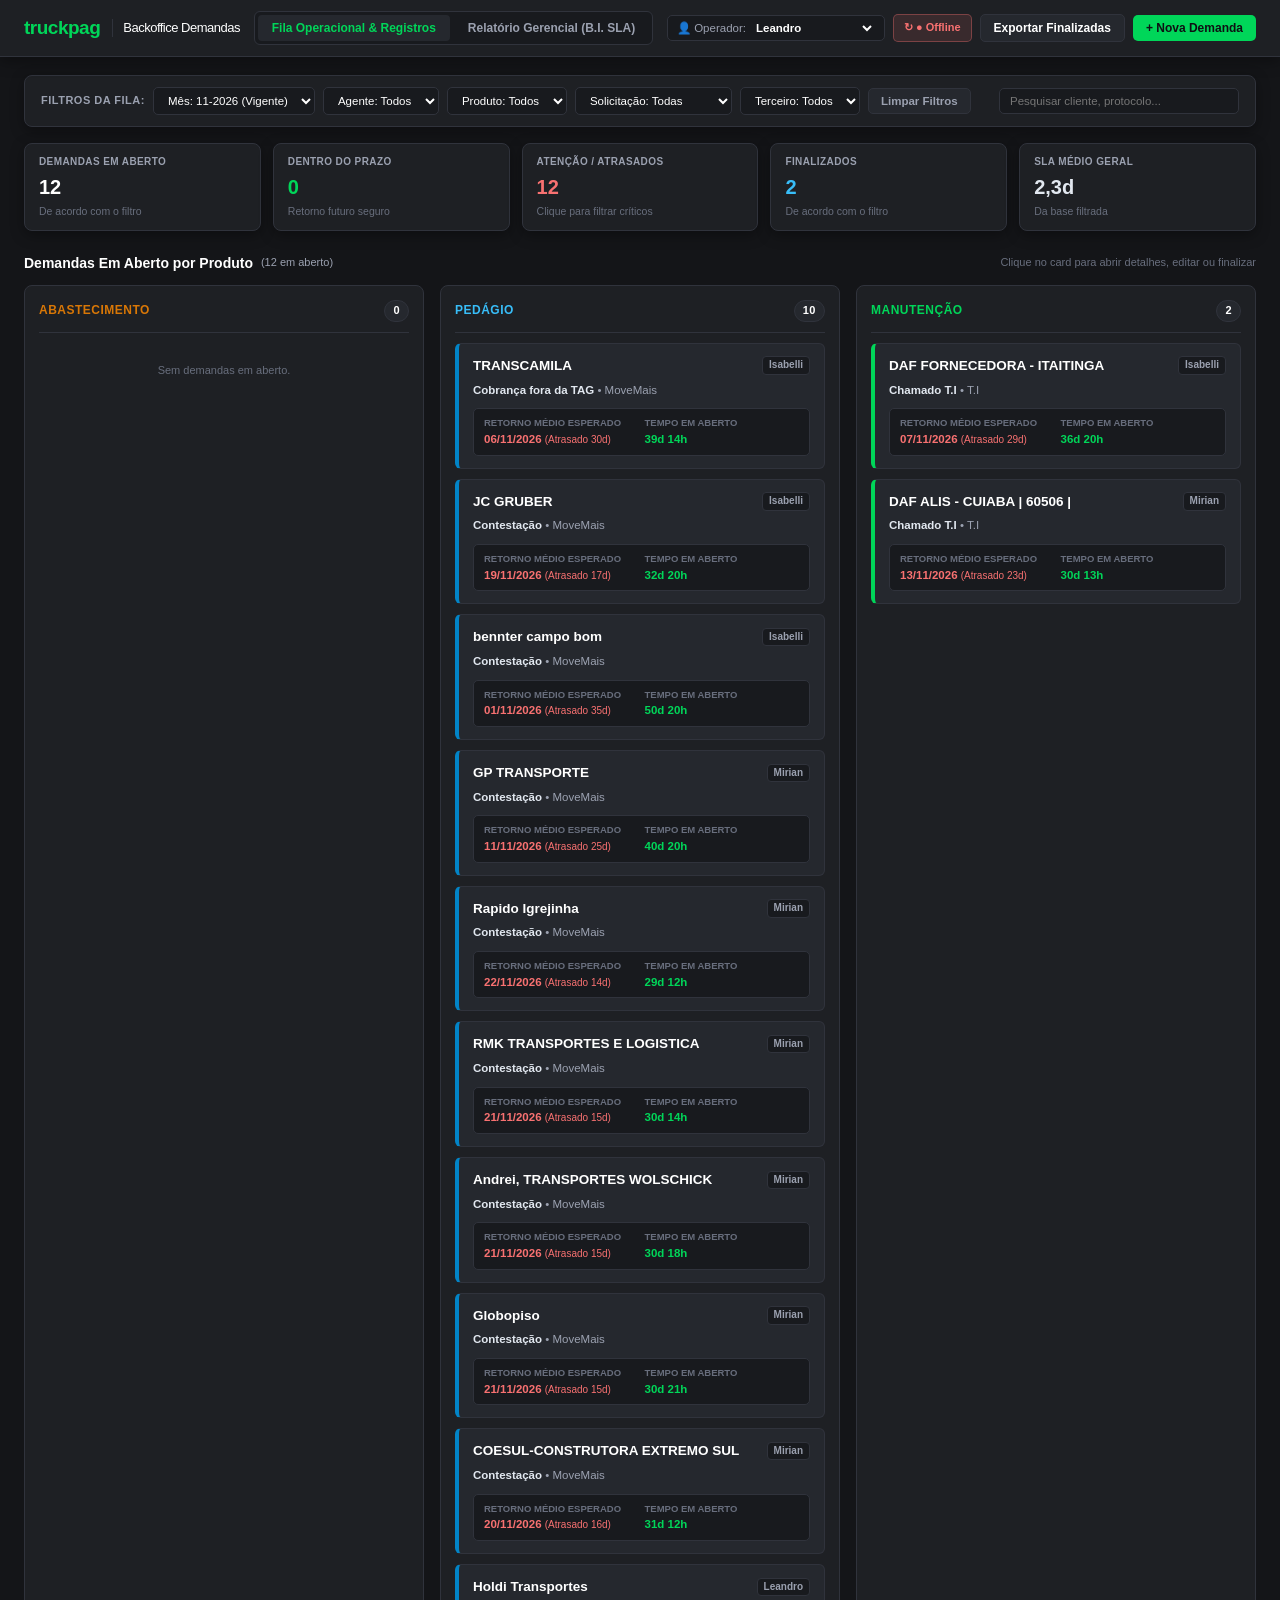
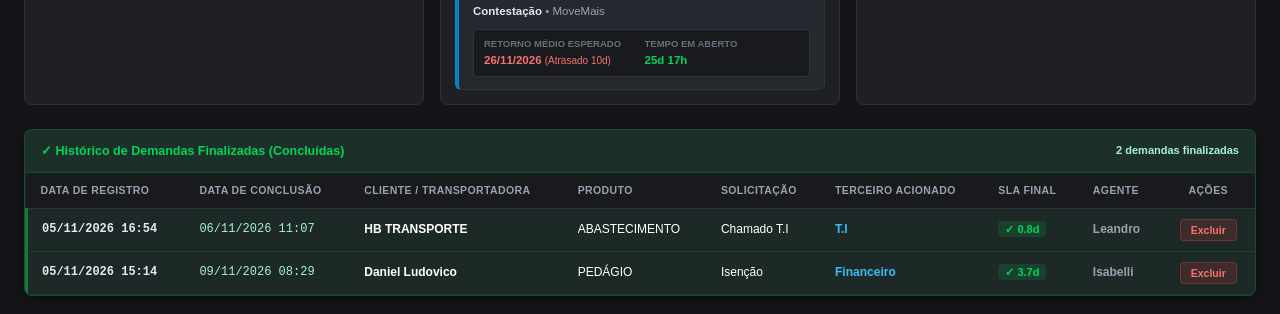
==== index.html @ 7f5f8aea "index" ====
<!DOCTYPE html>
<html lang="pt-BR">
<head>
  <meta charset="UTF-8">
  <meta name="viewport" content="width=device-width, initial-scale=1.0">
  <meta http-equiv="Cache-Control" content="no-cache, no-store, must-revalidate">
  <meta http-equiv="Pragma" content="no-cache">
  <meta http-equiv="Expires" content="0">
  <title>TruckPag Backoffice • Central Operacional & B.I. de SLA</title>
  <style>
    /* ==========================================================================
       DESIGN SYSTEM • TRUCKPAG PORTAL DARK THEME
       ========================================================================== */
    :root {
      --tp-green: #00D659;
      --tp-green-hover: #00bf4f;
      --tp-green-subtle: rgba(0, 214, 89, 0.12);
      --tp-green-border: rgba(0, 214, 89, 0.35);

      --bg-base: #141518;
      --bg-surface: #1E2024;
      --bg-card: #25282E;
      --bg-input: #181A1E;

      --border-subtle: #30333C;
      --border-focus: #00D659;

      --text-main: #FFFFFF;
      --text-muted: #9BA1B0;
      --text-subtle: #686E7D;

      --card-shadow: 0 4px 14px rgba(0, 0, 0, 0.35);
    }

    * { box-sizing: border-box; margin: 0; padding: 0; font-family: -apple-system, BlinkMacSystemFont, "Segoe UI", Roboto, Helvetica, Arial, sans-serif; }
    body { background-color: var(--bg-base); color: var(--text-main); font-size: 12.5px; line-height: 1.45; overflow-x: hidden; }

    /* Topbar Oficial */
    .topbar { background: var(--bg-surface); border-bottom: 1px solid var(--border-subtle); padding: 11px 24px; display: flex; justify-content: space-between; align-items: center; position: sticky; top: 0; z-index: 100; box-shadow: var(--card-shadow); gap: 12px; flex-wrap: wrap; }
    .brand-section { display: flex; align-items: center; gap: 12px; }
    .brand-logo-text { font-size: 19px; font-weight: 900; letter-spacing: -0.5px; color: var(--tp-green); display: flex; align-items: center; gap: 4px; }
    .brand-logo-text span { color: #fff; font-weight: 400; font-size: 13px; margin-left: 8px; border-left: 1px solid var(--border-subtle); padding-left: 10px; }

    .nav-tabs { display: flex; background: var(--bg-input); padding: 3px; border-radius: 6px; gap: 4px; border: 1px solid var(--border-subtle); }
    .tab-btn { padding: 6px 14px; border: none; background: transparent; color: var(--text-muted); font-size: 12px; font-weight: 600; border-radius: 4px; cursor: pointer; transition: all 0.15s; }
    .tab-btn.active { background: var(--bg-card); color: var(--tp-green); font-weight: 700; }

    .topbar-actions { display: flex; align-items: center; gap: 8px; flex-wrap: wrap; }
    
    .operator-pill { display: inline-flex; align-items: center; gap: 6px; background: var(--bg-input); border: 1px solid var(--border-subtle); border-radius: 5px; padding: 4px 9px; font-size: 11.5px; color: var(--text-muted); }
    .operator-pill select { background: transparent; border: none; color: #fff; font-weight: 800; font-size: 11.5px; outline: none; cursor: pointer; }
    .operator-pill select option { background: var(--bg-surface); color: #fff; }

    .sync-status { font-size: 11px; font-weight: 700; color: var(--tp-green); display: inline-flex; align-items: center; gap: 6px; padding: 5px 10px; border-radius: 5px; background: var(--tp-green-subtle); border: 1px solid var(--tp-green-border); cursor: pointer; transition: all 0.15s; user-select: none; }
    .sync-status:hover { background: rgba(0, 214, 89, 0.2); }
    .sync-status.syncing { color: #FBBF24; background: rgba(251, 191, 36, 0.12); border-color: rgba(251, 191, 36, 0.35); }
    .sync-status.offline { color: #F87171; background: rgba(248, 113, 113, 0.12); border-color: rgba(248, 113, 113, 0.35); }

    .btn-action { padding: 6px 13px; font-size: 12px; font-weight: 700; border-radius: 5px; border: 1px solid var(--border-subtle); background: var(--bg-card); color: var(--text-main); cursor: pointer; display: inline-flex; align-items: center; gap: 6px; transition: all 0.15s; }
    .btn-action:hover { border-color: var(--text-subtle); }
    .btn-action.primary { background: var(--tp-green); color: #0E1013; border: none; font-weight: 800; }
    .btn-action.primary:hover { background: var(--tp-green-hover); }

    .main-wrapper { max-width: 1440px; margin: 0 auto; padding: 18px 24px; }

    /* FILTROS (POSICIONADOS NO TOPO) */
    .filter-panel { background: var(--bg-surface); border: 1px solid var(--border-subtle); border-radius: 8px; padding: 11px 16px; margin-bottom: 16px; box-shadow: var(--card-shadow); }
    .filter-row { display: flex; flex-wrap: wrap; align-items: center; justify-content: space-between; gap: 10px; }
    .filter-items { display: flex; flex-wrap: wrap; align-items: center; gap: 8px; }
    .filter-label { font-size: 11px; font-weight: 800; color: var(--text-muted); text-transform: uppercase; letter-spacing: 0.5px; }

    .input-compact { padding: 6px 10px; font-size: 11.5px; border-radius: 5px; border: 1px solid var(--border-subtle); background: var(--bg-input); color: var(--text-main); outline: none; }
    .input-compact:focus { border-color: var(--border-focus); }

    .btn-clear-filters { padding: 6px 12px; font-size: 11.5px; font-weight: 700; border-radius: 5px; border: 1px solid var(--border-subtle); background: var(--bg-card); color: var(--text-muted); cursor: pointer; }
    .btn-clear-filters:hover { color: #fff; border-color: var(--text-subtle); }

    /* KPI EXECUTIVE BAR (BI) */
    .kpi-strip { display: grid; grid-template-columns: repeat(5, 1fr); gap: 12px; margin-bottom: 22px; }
    @media (max-width: 1024px) { .kpi-strip { grid-template-columns: repeat(2, 1fr); } }
    .kpi-box { background: var(--bg-surface); border: 1px solid var(--border-subtle); border-radius: 8px; padding: 11px 14px; display: flex; flex-direction: column; justify-content: space-between; box-shadow: var(--card-shadow); transition: border-color 0.15s; }
    .kpi-box.clickable { cursor: pointer; }
    .kpi-box.clickable:hover { border-color: var(--border-focus); }
    .kpi-box.active-kpi { border-color: #F87171; background: rgba(248, 113, 113, 0.08); }
    .kpi-title { font-size: 10px; font-weight: 800; color: var(--text-muted); text-transform: uppercase; letter-spacing: 0.4px; }
    .kpi-value { font-size: 20px; font-weight: 900; color: #fff; margin-top: 3px; font-variant-numeric: tabular-nums; }
    .kpi-sub { font-size: 10.5px; color: var(--text-subtle); margin-top: 2px; }

    /* DEMANDAS EM ABERTO */
    .in-progress-section { margin-bottom: 24px; }
    .section-title-bar { display: flex; justify-content: space-between; align-items: center; margin-bottom: 12px; }
    .section-title-bar h2 { font-size: 14px; font-weight: 800; color: #fff; display: flex; align-items: center; gap: 8px; }

    .product-columns-grid { display: grid; grid-template-columns: repeat(3, 1fr); gap: 16px; }
    @media (max-width: 950px) { .product-columns-grid { grid-template-columns: 1fr; } }

    .product-column { background: var(--bg-surface); border: 1px solid var(--border-subtle); border-radius: 8px; padding: 14px; display: flex; flex-direction: column; gap: 10px; min-height: 220px; }
    .product-column-head { display: flex; justify-content: space-between; align-items: center; padding-bottom: 10px; border-bottom: 1px solid var(--border-subtle); font-size: 12px; font-weight: 800; text-transform: uppercase; letter-spacing: 0.5px; }
    .col-count-badge { font-size: 11px; padding: 2px 8px; border-radius: 12px; background: var(--bg-card); border: 1px solid var(--border-subtle); color: #fff; font-weight: 800; }
    .column-cards-list { display: flex; flex-direction: column; gap: 10px; flex: 1; }

    .progress-card { background: var(--bg-card); border: 1px solid var(--border-subtle); border-radius: 6px; padding: 12px 14px; cursor: pointer; transition: all 0.15s; display: flex; flex-direction: column; gap: 6px; border-left: 4px solid transparent; position: relative; }
    .progress-card:hover { transform: translateY(-2px); border-color: var(--border-focus); box-shadow: 0 6px 16px rgba(0,0,0,0.4); }

    .progress-card.prod-pedagio { border-left-color: #0284C7; }
    .progress-card.prod-abastecimento { border-left-color: #D97706; }
    .progress-card.prod-manutencao { border-left-color: var(--tp-green); }

    .card-top-meta { display: flex; justify-content: space-between; align-items: center; gap: 8px; }
    .card-client-title { font-weight: 800; font-size: 13.5px; color: #fff; white-space: nowrap; overflow: hidden; text-overflow: ellipsis; }
    .card-agent-pill { font-size: 10px; font-weight: 700; color: var(--text-muted); background: var(--bg-input); padding: 1px 6px; border-radius: 4px; border: 1px solid var(--border-subtle); flex-shrink: 0; }
    .card-solicitation-line { font-size: 11.5px; color: var(--text-muted); display: flex; align-items: center; justify-content: space-between; gap: 6px; }
    .card-solicitation-line strong { color: #E2E8F0; }

    .timers-box { display: grid; grid-template-columns: 1fr 1fr; gap: 6px; background: var(--bg-input); border-radius: 5px; padding: 7px 10px; margin-top: 4px; border: 1px solid var(--border-subtle); }
    .timer-item { display: flex; flex-direction: column; }
    .timer-label { font-size: 9.5px; font-weight: 700; color: var(--text-subtle); text-transform: uppercase; }
    .timer-val { font-size: 11.5px; font-weight: 700; color: #fff; margin-top: 1px; }
    .timer-val.late { color: #F87171; }
    .timer-val.today { color: #FBBF24; }

    /* TABELA DE REGISTROS FINALIZADOS */
    .table-card { background: var(--bg-surface); border: 1px solid rgba(0, 214, 89, 0.25); border-radius: 8px; overflow: hidden; box-shadow: var(--card-shadow); }
    .table-card-header { padding: 12px 16px; background: rgba(0, 214, 89, 0.08); border-bottom: 1px solid rgba(0, 214, 89, 0.2); display: flex; justify-content: space-between; align-items: center; }
    .table-card-header h3 { font-size: 12.5px; font-weight: 800; color: var(--tp-green); display: flex; align-items: center; gap: 6px; }
    
    table.dense-table { width: 100%; border-collapse: collapse; text-align: left; font-size: 12px; }
    table.dense-table thead tr { background: var(--bg-input); border-bottom: 1px solid var(--border-subtle); }
    table.dense-table th { padding: 10px 14px; font-weight: 800; color: var(--text-muted); font-size: 10.5px; text-transform: uppercase; letter-spacing: 0.4px; }
    table.dense-table td { padding: 10px 14px; border-bottom: 1px solid rgba(0, 214, 89, 0.12); vertical-align: middle; }
    table.dense-table tbody tr { cursor: pointer; transition: background 0.15s; background: rgba(0, 214, 89, 0.045); border-left: 3px solid rgba(0, 214, 89, 0.5); }
    table.dense-table tbody tr:hover { background: rgba(0, 214, 89, 0.11); }

    .btn-row-delete { background: rgba(239, 68, 68, 0.15); color: #F87171; border: 1px solid rgba(239, 68, 68, 0.3); padding: 4px 10px; font-size: 10.5px; font-weight: 700; border-radius: 4px; cursor: pointer; }
    .btn-row-delete:hover { background: rgba(239, 68, 68, 0.25); }

    /* RELATÓRIO GERENCIAL DE SLA */
    .sla-report-grid { display: grid; grid-template-columns: repeat(12, 1fr); gap: 16px; }
    .sla-card { background: var(--bg-surface); border: 1px solid var(--border-subtle); border-radius: 8px; padding: 18px 20px; box-shadow: var(--card-shadow); }
    .sla-card.col-12 { grid-column: span 12; }
    .sla-card.col-6 { grid-column: span 6; }
    @media (max-width: 900px) { .sla-card.col-6 { grid-column: span 12; } }

    .headline-box { margin-bottom: 14px; display: flex; justify-content: space-between; align-items: flex-start; gap: 12px; flex-wrap: wrap; }
    .action-headline { font-size: 14px; font-weight: 800; color: #fff; }
    .action-sub { font-size: 11px; color: var(--text-muted); margin-top: 2px; }

    .gradient-legend { display: flex; align-items: center; gap: 8px; font-size: 10.5px; color: var(--text-muted); background: var(--bg-input); padding: 4px 10px; border-radius: 5px; border: 1px solid var(--border-subtle); }
    .gradient-bar-sample { width: 70px; height: 8px; border-radius: 4px; background: linear-gradient(90deg, #00D659 0%, #F59E0B 50%, #EF4444 100%); }

    .sla-pill-gradient { display: inline-flex; align-items: center; justify-content: center; padding: 3px 9px; border-radius: 4px; font-weight: 800; font-family: monospace; font-size: 11.5px; min-width: 68px; }
    .mini-track { width: 100%; height: 7px; background: var(--bg-input); border-radius: 4px; overflow: hidden; margin-top: 4px; }
    .mini-fill { height: 100%; border-radius: 4px; transition: width 0.3s ease; }

    .chart-bar-item { display: flex; align-items: center; gap: 10px; margin-bottom: 10px; font-size: 11.5px; }
    .bar-label { width: 220px; font-weight: 700; white-space: nowrap; overflow: hidden; text-overflow: ellipsis; color: #E2E8F0; }
    .bar-track { flex: 1; height: 16px; background: var(--bg-input); border-radius: 3px; overflow: hidden; display: flex; align-items: center; }
    .bar-fill { height: 100%; border-radius: 3px; }
    .bar-value { width: 65px; text-align: right; font-weight: 800; font-family: monospace; color: #fff; font-size: 11px; }

    .exec-table { width: 100%; border-collapse: collapse; font-size: 11.5px; }
    .exec-table th { background: var(--bg-input); padding: 9px 12px; font-weight: 800; color: var(--text-muted); text-transform: uppercase; font-size: 10px; border-bottom: 1px solid var(--border-subtle); text-align: left; }
    .exec-table td { padding: 10px 12px; border-bottom: 1px solid var(--border-subtle); vertical-align: middle; }
    .exec-table tbody tr:hover { background: rgba(255,255,255,0.02); }

    /* DRAWER LATERAL */
    .drawer-overlay { position: fixed; inset: 0; background: rgba(0, 0, 0, 0.72); z-index: 200; display: none; justify-content: flex-end; backdrop-filter: blur(2px); }
    .drawer-content { width: 510px; max-width: 95vw; background: var(--bg-surface); height: 100vh; border-left: 1px solid var(--border-subtle); display: flex; flex-direction: column; box-shadow: -8px 0 30px rgba(0,0,0,0.5); }
    .drawer-header { padding: 18px 22px; border-bottom: 1px solid var(--border-subtle); display: flex; justify-content: space-between; align-items: flex-start; background: var(--bg-card); }
    .drawer-header-left { flex: 1; }
    .drawer-client-title { font-size: 17px; font-weight: 900; color: #fff; line-height: 1.2; word-break: break-word; }
    .drawer-meta-badges { display: flex; flex-wrap: wrap; gap: 6px; align-items: center; margin-top: 8px; }
    .badge-product { font-size: 10px; font-weight: 800; padding: 2px 8px; border-radius: 4px; text-transform: uppercase; background: var(--bg-input); border: 1px solid var(--border-subtle); color: #fff; }
    .badge-solicitation { font-size: 10px; font-weight: 800; padding: 2px 8px; border-radius: 4px; background: var(--tp-green-subtle); color: var(--tp-green); border: 1px solid var(--tp-green-border); }
    
    .drawer-body { flex: 1; overflow-y: auto; padding: 18px 22px; display: flex; flex-direction: column; gap: 13px; }

    .contact-clean-box { background: var(--bg-card); border: 1px solid var(--border-subtle); border-radius: 6px; padding: 10px 14px; display: flex; justify-content: space-between; align-items: center; gap: 8px; }
    .contact-clean-label { font-size: 10px; font-weight: 800; color: var(--text-muted); text-transform: uppercase; }
    .contact-clean-phone { font-size: 14px; font-weight: 800; color: #fff; font-family: monospace; margin-top: 1px; }
    .btn-copy-clean { padding: 5px 11px; font-size: 11px; font-weight: 700; border-radius: 4px; border: 1px solid var(--border-subtle); background: var(--bg-input); color: #fff; cursor: pointer; transition: all 0.15s; }
    .btn-copy-clean:hover { border-color: var(--tp-green); color: var(--tp-green); }

    .detail-grid { display: grid; grid-template-columns: 1fr 1fr; gap: 10px; font-size: 12px; }
    .detail-cell { background: var(--bg-card); border-radius: 6px; padding: 9px 12px; border: 1px solid var(--border-subtle); }
    .detail-cell.full { grid-column: span 2; }
    .detail-cell-label { font-size: 10px; font-weight: 800; color: var(--text-muted); text-transform: uppercase; }
    .detail-cell-val { font-weight: 700; color: #fff; margin-top: 3px; word-break: break-word; }

    .complementary-text { background: var(--bg-input); border-radius: 6px; padding: 10px 12px; border: 1px solid var(--border-subtle); color: #E2E8F0; font-size: 12px; white-space: pre-wrap; line-height: 1.45; }

    /* Formulário de Edição no Drawer */
    .drawer-edit-form { display: none; flex-direction: column; gap: 11px; background: var(--bg-card); border: 1px solid var(--border-focus); border-radius: 8px; padding: 14px; }
    .edit-grid-2 { display: grid; grid-template-columns: 1fr 1fr; gap: 8px; }
    .edit-label { font-size: 10.5px; font-weight: 800; color: #E2E8F0; margin-bottom: 3px; display: block; }
    .edit-input, .edit-select, .edit-textarea { width: 100%; padding: 7px 10px; font-size: 12px; border-radius: 4px; border: 1px solid var(--border-subtle); background: var(--bg-input); color: #fff; outline: none; }
    .edit-input:focus, .edit-select:focus, .edit-textarea:focus { border-color: var(--border-focus); }

    .pareceres-box { background: var(--bg-card); border: 1px solid var(--border-subtle); border-radius: 8px; padding: 14px; }
    .pareceres-header { font-size: 12px; font-weight: 800; color: #fff; border-bottom: 1px solid var(--border-subtle); padding-bottom: 6px; margin-bottom: 10px; }
    .pareceres-step { margin-bottom: 10px; font-size: 11.5px; }
    .step-time { font-size: 10.5px; color: var(--text-muted); font-family: monospace; font-weight: 600; }
    .step-title { font-weight: 800; color: #fff; margin-top: 1px; }
    .step-desc { color: var(--text-muted); font-size: 11px; margin-top: 1px; }

    .sla-final-highlight { background: var(--tp-green-subtle); border: 1px solid var(--tp-green-border); color: var(--tp-green); border-radius: 6px; padding: 10px 14px; font-size: 12px; font-weight: 800; text-align: center; }

    /* Modal Nova Demanda */
    .modal-overlay { position: fixed; inset: 0; background: rgba(0, 0, 0, 0.75); z-index: 300; display: none; align-items: center; justify-content: center; backdrop-filter: blur(2px); }
    .modal-card { width: 560px; max-width: 95%; background: var(--bg-surface); border-radius: 8px; border: 1px solid var(--border-subtle); box-shadow: 0 20px 30px rgba(0,0,0,0.6); overflow: hidden; }
    .modal-head { padding: 16px 20px; border-bottom: 1px solid var(--border-subtle); display: flex; justify-content: space-between; align-items: center; background: var(--bg-card); }
    .modal-head h2 { font-size: 15px; font-weight: 800; color: #fff; }
    .modal-form { padding: 18px 20px; display: grid; grid-template-columns: 1fr 1fr; gap: 12px; }
    .form-col-full { grid-column: span 2; }
    .field-label { font-size: 11px; font-weight: 800; color: #E2E8F0; margin-bottom: 4px; display: block; }
    .field-input, .field-select, .field-textarea { width: 100%; padding: 8px 10px; font-size: 12px; border-radius: 5px; border: 1px solid var(--border-subtle); background: var(--bg-input); color: #fff; outline: none; }
    .field-input:focus, .field-select:focus, .field-textarea:focus { border-color: var(--border-focus); }

    /* TOAST NOTIFICATION (AUTO-DISMISS READ-ONLY) */
    .toast-container { position: fixed; bottom: 22px; right: 24px; z-index: 9999; display: flex; flex-direction: column; gap: 8px; pointer-events: none; }
    .toast-msg { background: #1E2024; color: #fff; border: 1px solid var(--tp-green); border-left: 4px solid var(--tp-green); padding: 10px 16px; border-radius: 6px; font-size: 12px; font-weight: 700; box-shadow: 0 10px 25px rgba(0,0,0,0.55); display: flex; align-items: center; gap: 8px; opacity: 0; transform: translateY(10px); transition: all 0.22s ease; }
    .toast-msg.show { opacity: 1; transform: translateY(0); }
    .toast-msg.warn { border-color: #F59E0B; border-left-color: #F59E0B; }
  </style>
</head>
<body>

  <!-- Topbar -->
  <header class="topbar">
    <div class="brand-section">
      <div class="brand-logo-text">
        truckpag <span>Backoffice Demandas</span>
      </div>
    </div>

    <nav class="nav-tabs">
      <button class="tab-btn active" id="btnTabRecords" onclick="switchMainTab('records')">
        Fila Operacional & Registros
      </button>
      <button class="tab-btn" id="btnTabReport" onclick="switchMainTab('report')">
        Relatório Gerencial (B.I. SLA)
      </button>
    </nav>

    <div class="topbar-actions">
      <div class="operator-pill" title="Sessão atual (preenchimento automático)">
        <span>👤 Operador:</span>
        <select id="activeOperatorSelect" onchange="handleActiveOperatorChange()"></select>
      </div>

      <span class="sync-status" id="syncStatusIndicator" onclick="manualSyncNow()" title="Clique para forçar sincronização">
        ↻ ● Sincronizado
      </span>

      <button class="btn-action" onclick="exportArchivedCSV()" title="Exportar demandas finalizadas em CSV">
        Exportar Finalizadas
      </button>
      <button class="btn-action primary" onclick="openNewModal()">
        + Nova Demanda
      </button>
    </div>
  </header>

  <main class="main-wrapper">
    
    <!-- TELA 1: FILA OPERACIONAL E REGISTROS -->
    <div id="viewPaneRecords">

      <!-- FILTROS GERAIS (POSICIONADOS NO TOPO) -->
      <div class="filter-panel">
        <div class="filter-row">
          <div class="filter-items">
            <span class="filter-label">Filtros da Fila:</span>
            
            <select class="input-compact" id="filterMonthSelect" onchange="renderAll()">
              <option value="11-2026" selected>Mês: 11-2026 (Vigente)</option>
              <option value="10-2026">Mês: 10-2026</option>
              <option value="09-2026">Mês: 09-2026</option>
              <option value="08-2026">Mês: 08-2026</option>
              <option value="07-2026">Mês: 07-2026</option>
              <option value="">Mês: Todos</option>
            </select>

            <select class="input-compact" id="filterAgentSelect" onchange="renderAll()">
              <option value="">Agente: Todos</option>
            </select>

            <select class="input-compact" id="filterProductSelect" onchange="renderAll()">
              <option value="">Produto: Todos</option>
              <option value="PEDÁGIO">Pedágio</option>
              <option value="ABASTECIMENTO">Abastecimento</option>
              <option value="MANUTENÇÃO">Manutenção</option>
            </select>

            <select class="input-compact" id="filterServiceSelect" onchange="renderAll()">
              <option value="">Solicitação: Todas</option>
              <option value="Contestação">Contestação</option>
              <option value="Chamado T.I">Chamado T.I</option>
              <option value="Isenção">Isenção</option>
              <option value="Logistica">Logística</option>
              <option value="Cancelamento">Cancelamento</option>
              <option value="Cobrança fora da TAG">Cobrança fora da TAG</option>
              <option value="Outros">Outros</option>
            </select>

            <select class="input-compact" id="filterThirdSelect" onchange="renderAll()">
              <option value="">Terceiro: Todos</option>
              <option value="MoveMais">MoveMais</option>
              <option value="T.I">T.I</option>
              <option value="Financeiro">Financeiro</option>
              <option value="Cadastro">Cadastro</option>
            </select>

            <button type="button" class="btn-clear-filters" onclick="clearFilters()" title="Redefinir filtros para o padrão">
              Limpar Filtros
            </button>
          </div>

          <input type="text" class="input-compact" id="searchInput" placeholder="Pesquisar cliente, protocolo..." style="width:240px;" onkeyup="renderAll()" />
        </div>
      </div>

      <!-- PAINEL EXECUTIVO DE KPIS (RESPONDE AOS FILTROS) -->
      <div class="kpi-strip">
        <div class="kpi-box">
          <span class="kpi-title">Demandas em Aberto</span>
          <span class="kpi-value" id="kpiTotalOpen">0</span>
          <span class="kpi-sub">De acordo com o filtro</span>
        </div>
        <div class="kpi-box">
          <span class="kpi-title">Dentro do Prazo</span>
          <span class="kpi-value" style="color:var(--tp-green);" id="kpiOnTime">0</span>
          <span class="kpi-sub">Retorno futuro seguro</span>
        </div>
        <div class="kpi-box clickable" id="kpiOverdueBox" onclick="toggleOverdueFilter()" title="Clique para filtrar apenas demandas atrasadas ou vencendo hoje">
          <span class="kpi-title">Atenção / Atrasados</span>
          <span class="kpi-value" style="color:#F87171;" id="kpiOverdue">0</span>
          <span class="kpi-sub" id="kpiOverdueSub">Clique para filtrar críticos</span>
        </div>
        <div class="kpi-box">
          <span class="kpi-title">Finalizados</span>
          <span class="kpi-value" style="color:#38BDF8;" id="kpiFinalizedMonth">0</span>
          <span class="kpi-sub">De acordo com o filtro</span>
        </div>
        <div class="kpi-box">
          <span class="kpi-title">SLA Médio Geral</span>
          <span class="kpi-value" style="color:#E2E8F0;" id="kpiOverallSla">-</span>
          <span class="kpi-sub">Da base filtrada</span>
        </div>
      </div>

      <!-- DEMANDAS EM ABERTO: 3 COLUNAS -->
      <section class="in-progress-section">
        <div class="section-title-bar">
          <h2>
            Demandas Em Aberto por Produto
            <span style="font-size:11px; color:var(--text-muted); font-weight:normal;" id="inProgressCountLabel"></span>
          </h2>
          <span style="font-size:11px; color:var(--text-subtle);">
            Clique no card para abrir detalhes, editar ou finalizar
          </span>
        </div>

        <div class="product-columns-grid">
          <div class="product-column">
            <div class="product-column-head" style="color:#D97706;">
              Abastecimento
              <span class="col-count-badge" id="countColAbast">0</span>
            </div>
            <div class="column-cards-list" id="colCardsAbast"></div>
          </div>

          <div class="product-column">
            <div class="product-column-head" style="color:#38BDF8;">
              Pedágio
              <span class="col-count-badge" id="countColPed">0</span>
            </div>
            <div class="column-cards-list" id="colCardsPed"></div>
          </div>

          <div class="product-column">
            <div class="product-column-head" style="color:var(--tp-green);">
              Manutenção
              <span class="col-count-badge" id="countColManut">0</span>
            </div>
            <div class="column-cards-list" id="colCardsManut"></div>
          </div>
        </div>
      </section>

      <!-- TABELA DE REGISTROS FINALIZADOS -->
      <div class="table-card">
        <div class="table-card-header">
          <h3>✓ Histórico de Demandas Finalizadas (Concluídas)</h3>
          <span style="font-size:11px; color:#A7F3D0; font-weight:700;" id="finalizedCountLabel">0 demandas finalizadas</span>
        </div>
        <table class="dense-table">
          <thead>
            <tr>
              <th id="thMonthOrDate">Data de Registro</th>
              <th>Data de Conclusão</th>
              <th>Cliente / Transportadora</th>
              <th>Produto</th>
              <th>Solicitação</th>
              <th>Terceiro Acionado</th>
              <th>SLA Final</th>
              <th>Agente</th>
              <th style="text-align:center;">Ações</th>
            </tr>
          </thead>
          <tbody id="recordsTableBody"></tbody>
        </table>
      </div>

    </div>

    <!-- ======================================================================
         TELA 2: RELATÓRIO GERENCIAL EXECUTIVO DE B.I.
         ====================================================================== -->
    <div id="viewPaneReport" style="display:none;">
      
      <div class="sla-report-grid">
        
        <!-- CARD 1: SLA POR PRODUTO -->
        <div class="sla-card col-6">
          <div class="headline-box">
            <div>
              <div class="action-headline">SLA Médio por Produto (Tempo Real)</div>
              <div class="action-sub">Consolidado com base no histórico integral da planilha</div>
            </div>
          </div>
          <table class="exec-table">
            <thead>
              <tr>
                <th>Produto</th>
                <th>Volume Concluído</th>
                <th>SLA Médio</th>
                <th>Mediana</th>
              </tr>
            </thead>
            <tbody id="productSlaTableBody"></tbody>
          </table>
        </div>

        <!-- CARD 2: GRÁFICO DINÂMICO -->
        <div class="sla-card col-6">
          <div class="headline-box">
            <div>
              <div class="action-headline">Acompanhamento Dinâmico de SLA Operacional</div>
              <div class="action-sub">Médias apuradas pelas categorias especificadas</div>
            </div>
          </div>
          <div id="chartBarsContainer"></div>
        </div>

        <!-- CARD 3: COMPARATIVO DIRETO EXTERNO VS INTERNO -->
        <div class="sla-card col-12">
          <div class="headline-box" style="margin-bottom:8px;">
            <div>
              <div class="action-headline">Apropriação de Prazos por Categoria de Responsável</div>
              <div class="action-sub">Comparativo de tempo para definição de SLAs sugeridos ao cliente</div>
            </div>
          </div>
          <div style="display:grid; grid-template-columns: 1fr 1fr; gap:16px;">
            <div style="background:var(--bg-card); padding:16px 20px; border-radius:6px; border:1px solid var(--border-subtle); border-left:4px solid #EF4444;">
              <div style="display:flex; justify-content:space-between; align-items:center;">
                <span style="font-weight:800; font-size:13px; color:#fff;">Parceiros Externos - Média</span>
                <span style="color:#EF4444; font-size:16px; font-weight:900;" id="slaExternoMedia">16,3 dias</span>
              </div>
            </div>
            <div style="background:var(--bg-card); padding:16px 20px; border-radius:6px; border:1px solid var(--border-subtle); border-left:4px solid var(--tp-green);">
              <div style="display:flex; justify-content:space-between; align-items:center;">
                <span style="font-weight:800; font-size:13px; color:#fff;">Setores Internos - Média</span>
                <span style="color:var(--tp-green); font-size:16px; font-weight:900;" id="slaInternoMedia">11,6 dias</span>
              </div>
            </div>
          </div>
        </div>

        <!-- CARD 4: MATRIZ COMPLETA DETALHADA -->
        <div class="sla-card col-12">
          <div class="headline-box">
            <div>
              <div class="action-headline">Matriz Consolidada de SLA por Solicitação & Responsável</div>
              <div class="action-sub">Visão granular apurada a partir de todos os chamados finalizados</div>
            </div>
            <div class="gradient-legend">
              <span>Ágil (≤5d)</span>
              <div class="gradient-bar-sample"></div>
              <span>Crítico (≥15d)</span>
            </div>
          </div>
          <table class="exec-table">
            <thead>
              <tr>
                <th>Segmento / Solicitação Especificada</th>
                <th>Terceiro Responsável</th>
                <th>Volume Concluído</th>
                <th style="width:170px;">SLA Médio (Semáforo)</th>
                <th>Mediana</th>
              </tr>
            </thead>
            <tbody id="partnerMatrixTableBody"></tbody>
          </table>
        </div>

      </div>
    </div>

  </main>

  <!-- DRAWER LATERAL -->
  <div class="drawer-overlay" id="drawerOverlay" onclick="closeDrawer(event)">
    <div class="drawer-content" onclick="event.stopPropagation()">
      <div class="drawer-header">
        <div class="drawer-header-left">
          <div class="drawer-client-title" id="drawerClientTitle">Cliente</div>
          <div class="drawer-meta-badges">
            <span class="badge-product" id="drawerProductBadge">PRODUTO</span>
            <span class="badge-solicitation" id="drawerSolicitationBadge">SOLICITAÇÃO</span>
          </div>
        </div>
        <button onclick="closeDrawerDirect()" title="Fechar (ESC)" style="border:none; background:none; cursor:pointer; font-size:18px; color:var(--text-muted); padding:4px;">✖</button>
      </div>

      <div class="drawer-body">
        
        <!-- Telefone Corporativo -->
        <div class="contact-clean-box">
          <div>
            <div class="contact-clean-label">Telefone de Retorno</div>
            <div class="contact-clean-phone" id="drawerPhoneDisplay">(00) 00000-0000</div>
          </div>
          <button class="btn-copy-clean" id="btnCopyPhoneDrawer" onclick="copyDrawerPhone()">Copiar Número</button>
        </div>

        <!-- Ações do Card -->
        <div style="display:flex; gap:8px;">
          <button 
            class="btn-action primary" 
            id="btnCompleteTicket"
            style="flex:1; justify-content:center; padding:10px; font-size:12px;"
            onclick="completeSelectedTicket()"
          >
            ✓ Finalizar Demanda
          </button>
          <button 
            class="btn-action" 
            id="btnToggleEdit"
            style="padding:10px 14px; font-size:12px;"
            onclick="toggleEditDrawerForm()"
          >
            Editar Demanda
          </button>
          <button 
            class="btn-action" 
            id="btnDeleteTicket"
            style="background:rgba(239, 68, 68, 0.15); color:#F87171; border-color:rgba(239, 68, 68, 0.3); padding:10px 14px; font-size:12px;"
            onclick="deleteSelectedTicket()"
            title="Excluir demanda definitivamente"
          >
            Excluir
          </button>
        </div>

        <!-- FORMULÁRIO DE EDIÇÃO NO DRAWER -->
        <form class="drawer-edit-form" id="drawerEditForm" onsubmit="handleSaveDrawerEdit(event)">
          <div style="font-weight:800; font-size:12px; color:var(--tp-green); border-bottom:1px solid var(--border-subtle); padding-bottom:6px;">
            Editar Demanda (Sincroniza com Toda a Equipe)
          </div>

          <div>
            <label class="edit-label">Cliente / Transportadora *</label>
            <input class="edit-input" type="text" id="editDrawerClient" required />
          </div>

          <div class="edit-grid-2">
            <div>
              <label class="edit-label">Produto</label>
              <select class="edit-select" id="editDrawerProduct" onchange="onEditDrawerProductChange()">
                <option value="PEDÁGIO">Pedágio</option>
                <option value="MANUTENÇÃO">Manutenção</option>
                <option value="ABASTECIMENTO">Abastecimento</option>
              </select>
            </div>
            <div>
              <label class="edit-label">Solicitação</label>
              <select class="edit-select" id="editDrawerSolicitacao" onchange="onEditDrawerSolicitacaoChange()"></select>
            </div>
          </div>

          <div class="edit-grid-2">
            <div>
              <label class="edit-label">Telefone / Contato</label>
              <input class="edit-input" type="text" id="editDrawerContact" />
            </div>
            <div>
              <label class="edit-label">Agente</label>
              <select class="edit-select" id="editDrawerOperator"></select>
            </div>
          </div>

          <div class="edit-grid-2">
            <div>
              <label class="edit-label">Terceiro / Setor</label>
              <select class="edit-select" id="editDrawerTerceiro">
                <option value="MoveMais">MoveMais</option>
                <option value="ConnectCar">ConnectCar</option>
                <option value="Financeiro">Financeiro</option>
                <option value="T.I">T.I</option>
                <option value="Cadastro">Cadastro</option>
              </select>
            </div>
            <div>
              <label class="edit-label">Data Prevista Retorno (DD/MM/AAAA)</label>
              <input class="edit-input" type="text" id="editDrawerReturnDate" placeholder="DD/MM/AAAA" />
            </div>
          </div>

          <div id="editDrawerDafGroup" style="display:none;" class="edit-grid-2">
            <div>
              <label class="edit-label" style="color:var(--tp-green);">Casa DAF</label>
              <select class="edit-select" id="editDrawerDafRede" onchange="onEditDrawerDafChange()">
                <option value="">Selecione...</option>
              </select>
            </div>
            <div>
              <label class="edit-label" style="color:var(--tp-green);">Município DAF</label>
              <select class="edit-select" id="editDrawerDafMuni">
                <option value="">Selecione...</option>
              </select>
            </div>
          </div>

          <div id="editDrawerLinkGroup" style="display:none;">
            <label class="edit-label" id="editDrawerLinkLabel" style="color:#818CF8;">Link do E-mail / Chamado *</label>
            <input class="edit-input" type="url" id="editDrawerLink" placeholder="https://..." />
          </div>

          <div>
            <div style="display:flex; justify-content:space-between; align-items:center; margin-bottom:4px;">
              <label class="edit-label" style="margin:0;" id="editDrawerDescLabel">Informações Complementares / Pareceres</label>
              <button type="button" onclick="appendTimestampedNote()" style="background:var(--bg-input); color:var(--tp-green); border:1px solid var(--tp-green-border); border-radius:4px; padding:2px 7px; font-size:10px; font-weight:700; cursor:pointer;">
                + Carimbo Data/Hora
              </button>
            </div>
            <textarea class="edit-textarea" id="editDrawerDescription" rows="5" placeholder="Adicione relatos, pareceres e atualizações complementares..."></textarea>
          </div>

          <div style="display:flex; justify-content:flex-end; gap:8px; margin-top:4px;">
            <button type="button" class="btn-action" onclick="toggleEditDrawerForm()">Cancelar</button>
            <button type="submit" class="btn-action primary">Salvar Alterações</button>
          </div>
        </form>

        <!-- GRID DE DETALHES -->
        <div class="detail-grid" id="drawerDetailGrid">
          <div class="detail-cell">
            <div class="detail-cell-label">Status</div>
            <div class="detail-cell-val" id="drawerStatusVal">-</div>
          </div>
          <div class="detail-cell">
            <div class="detail-cell-label">Agente Responsável</div>
            <div class="detail-cell-val" id="drawerAgentVal">-</div>
          </div>
          <div class="detail-cell full">
            <div class="detail-cell-label">Terceiro / Setor Acionado</div>
            <div class="detail-cell-val" style="color:#38BDF8;" id="drawerThirdVal">-</div>
          </div>
          <div class="detail-cell full" id="drawerDafCell" style="display:none;">
            <div class="detail-cell-label">Concessionária DAF & Município</div>
            <div class="detail-cell-val" id="drawerDafVal">-</div>
          </div>
          <div class="detail-cell full" id="drawerBitrixCell" style="display:none;">
            <div class="detail-cell-label" id="drawerBitrixLabel">Link (E-mail/Chamado)</div>
            <div class="detail-cell-val">
              <a href="#" target="_blank" rel="noreferrer" style="color:#818CF8; font-weight:800;" id="drawerBitrixLink">
                Acessar Referência ↗
              </a>
            </div>
          </div>
          <div class="detail-cell full">
            <div class="detail-cell-label">Informações Complementares / Relato IP</div>
            <div class="complementary-text" id="drawerDescVal">-</div>
          </div>
        </div>

        <div class="pareceres-box">
          <div class="pareceres-header">Histórico & Pareceres</div>
          
          <div class="pareceres-step">
            <div class="step-time" id="step1Time">-</div>
            <div class="step-title">Atendimento IP Finalizado</div>
            <div class="step-desc">Demanda recebida e planilhada para acionamento externo.</div>
          </div>

          <div class="pareceres-step">
            <div class="step-time" id="step2Time">-</div>
            <div class="step-title" id="step2Title">Acionado Terceiro</div>
            <div class="step-desc" id="step2Desc">Aguardando parecer técnico.</div>
          </div>

          <div class="pareceres-step" id="step3Container" style="display:none; border-top:1px dashed var(--border-subtle); padding-top:8px;">
            <div class="step-time" id="step3Time">-</div>
            <div class="step-title" style="color:var(--tp-green);">Retorno Prestado ao Cliente</div>
            <div class="step-desc">Resolução comunicada ao cliente. Caso finalizado.</div>
          </div>
        </div>

        <div class="sla-final-highlight" id="slaFinalHighlight" style="display:none;">
          SLA do atendimento deste card: - dias.
        </div>

        <div id="drawerProgressClocks" style="background:var(--bg-card); padding:10px 14px; border-radius:6px; border:1px solid var(--border-subtle); font-size:11.5px;">
          <div style="font-weight:800; margin-bottom:3px; color:#fff;">Acompanhamento de Prazos</div>
          <div id="drawerClockRem" style="font-weight:700;">-</div>
          <div style="color:var(--tp-green); font-weight:800; margin-top:2px;" id="drawerClockElapsed">
            Total em processo: -
          </div>
        </div>

      </div>
    </div>
  </div>

  <!-- MODAL NOVA DEMANDA -->
  <div class="modal-overlay" id="modalOverlay" onclick="closeModalDirect(event)">
    <div class="modal-card" onclick="event.stopPropagation()">
      <div class="modal-head">
        <h2>Nova Demanda (Pós-Atendimento IP)</h2>
        <button onclick="closeModalDirect(null)" title="Fechar (ESC)" style="border:none; background:none; cursor:pointer; font-size:18px; color:var(--text-muted);">✖</button>
      </div>

      <form class="modal-form" id="newDemandForm" onsubmit="handleSaveDemandForm(event)">
        <div class="form-col-full">
          <label class="field-label">Cliente / Transportadora *</label>
          <input class="field-input" type="text" name="client" required placeholder="Razão social ou nome do cliente" />
        </div>

        <div>
          <label class="field-label">Telefone para Retorno *</label>
          <input class="field-input" type="text" name="contact" required placeholder="(00) 00000-0000" />
        </div>

        <div>
          <label class="field-label">Agente Responsável</label>
          <select class="field-select" id="modalOperatorSelect" name="operator"></select>
        </div>

        <div>
          <label class="field-label">Produto *</label>
          <select class="field-select" id="modalProductSelect" name="product" onchange="onModalProductChange()">
            <option value="PEDÁGIO">Pedágio</option>
            <option value="MANUTENÇÃO">Manutenção</option>
            <option value="ABASTECIMENTO">Abastecimento</option>
          </select>
        </div>

        <div>
          <label class="field-label">Solicitação *</label>
          <select class="field-select" id="modalServiceSelect" name="solicitacao" onchange="onModalServiceChange()">
          </select>
        </div>

        <div class="form-col-full">
          <label class="field-label">Terceiro / Setor *</label>
          <select class="field-select" name="terceiro" id="modalTerceiroSelect" required>
            <option value="MoveMais">MoveMais</option>
            <option value="ConnectCar">ConnectCar</option>
            <option value="Financeiro">Financeiro</option>
            <option value="T.I">T.I</option>
            <option value="Cadastro">Cadastro</option>
          </select>
        </div>

        <div class="form-col-full" id="modalDafGroup" style="display:none; background:var(--tp-green-subtle); padding:10px; border-radius:6px; border:1px solid var(--tp-green-border);">
          <div style="font-weight:800; color:var(--tp-green); font-size:11px; margin-bottom:6px;">
            Casa DAF & Município * (Obrigatório para Manutenção)
          </div>
          <div style="display:grid; grid-template-columns: 1fr 1fr; gap:8px;">
            <div>
              <label class="field-label" style="color:var(--tp-green);">Casa DAF *</label>
              <select class="field-select" id="modalDafSelect" name="dafRede" onchange="onModalDafCasaChange()">
                <option value="">Selecione a Casa DAF...</option>
              </select>
            </div>
            <div>
              <label class="field-label" style="color:var(--tp-green);">Município da Casa *</label>
              <select class="field-select" id="modalDafMunicipioSelect" name="dafMunicipio">
                <option value="">Selecione a Casa primeiro...</option>
              </select>
            </div>
          </div>
        </div>

        <div class="form-col-full" id="modalLinkGroup" style="display:none; background:rgba(99, 102, 241, 0.15); padding:8px 12px; border-radius:6px; border:1px solid rgba(99, 102, 241, 0.35);">
          <label class="field-label" id="modalLinkLabel" style="color:#A5B4FC;">Link do E-mail / Chamado *</label>
          <input class="field-input" type="url" id="modalLinkInput" name="bitrixLink" placeholder="https://..." />
        </div>

        <div class="form-col-full" style="background:var(--bg-input); padding:10px; border-radius:6px; border:1px solid var(--border-subtle);">
          <div style="display:flex; justify-content:space-between; align-items:center; margin-bottom:4px;">
            <label class="field-label" style="color:var(--tp-green); margin:0;">Data para Retorno ao Cliente *</label>
            <button 
              type="button" 
              onclick="calculateModalReturnDate()"
              style="background:var(--bg-card); color:#fff; border:1px solid var(--border-subtle); border-radius:4px; padding:3px 8px; font-size:10.5px; font-weight:700; cursor:pointer;"
            >
              Calcular Prazo Estimado
            </button>
          </div>
          <input class="field-input" type="date" name="returnDate" id="modalReturnDateInput" oninput="markManualReturnDate()" required />
          <div style="font-size:10.5px; color:var(--tp-green); font-weight:700; margin-top:4px;" id="modalFeedbackText"></div>
        </div>

        <div class="form-col-full">
          <label class="field-label" id="modalDescLabel">Informações Complementares / Ocorrência no IP</label>
          <textarea class="field-textarea" name="desc" id="modalDescInput" rows="3" placeholder="Descreva os detalhes da demanda..."></textarea>
        </div>

        <div class="form-col-full" style="display:flex; justify-content:flex-end; gap:8px; margin-top:6px;">
          <button type="button" class="btn-action" onclick="closeModalDirect(null)">Cancelar</button>
          <button type="submit" class="btn-action primary">+ Planilhar Demanda</button>
        </div>
      </form>
    </div>
  </div>

  <!-- CONTAINER DE TOAST (NOTIFICAÇÕES) -->
  <div class="toast-container" id="toastContainer"></div>

  <script>
    const GOOGLE_SCRIPT_URL = "https://script.google.com/macros/s/AKfycbyCW7VUUuUm1wsXSNLRwiKqSwj9BFQEO7RYgg6T-N5w_peFTzMiyLDH31NsASLM35bL/exec";
    const STORAGE_KEY = "truckpag_demandas_persistent_v27";
    const TOMBSTONE_KEY = "truckpag_deleted_tombstones_v27";
    const PENDING_KEY = "truckpag_pending_mutations_v27";
    const OPERATOR_KEY = "truckpag_active_operator_v27";
    const TEAM_LIST_KEY = "truckpag_team_list_v27";

    var DAF_CASA_MUNICIPALES = {
      "DAF ALIS": ["AGUA BOA/MT", "CUIABA/MT", "RONDONOPOLIS/MT", "SINOP/MT"],
      "DAF AVANTY": ["BENEVIDES/PA", "MARABA/PA", "PARAGOMINAS/PA"],
      "DAF BARIGUI": ["CASCAVEL/PR", "CONCORDIA/SC", "CORDILHEIRA ALTA/SC", "ITAJAI/SC", "SAO JOSE DOS PINHAIS/PR", "TUBARAO/SC"],
      "DAF CAIOBA TRUCKS": ["CAMPO GRANDE/MS", "CHAPADAO DO SUL/MS", "DOURADOS/MS", "TRES LAGOAS/MS"],
      "DAF CAMINHO": ["ARACATUBA/SP", "ARARAQUARA/SP", "PONTA GROSSA/PR", "RIBEIRAO PRETO/SP", "SAO JOSE DO RIO PRETO/SP"],
      "DAF DU GREGORIO": ["BRASILIA/DF", "COLINAS DO TOCANTINS/TO", "ESTREITO/MA", "LUIS EDUARDO MAGALHAES/BA", "LUZIANIA/GO", "PARAISO DO TOCANTINS/TO", "SAO LUIS/MA", "VALPARAISO DE GOIAS/GO"],
      "DAF ELDORADO": ["CAXIAS DO SUL/RS", "ELDORADO DO SUL/RS", "ESTRELA/RS", "IJUI/RS", "PASSO FUNDO/RS", "PELOTAS/RS", "PORTAO/RS", "TRES CACHOEIRAS/RS"],
      "DAF FORNECEDORA": ["BOM JESUS/PI", "CAMPINA GRANDE/PB", "ITAITINGA/CE", "MOSSORO/RN", "SAO JOSE DE MIPIBU/RN", "TERESINA/PI", "TIANGUA/CE"],
      "DAF MACPONTA": ["BOITUVA/SP", "MARIALVA/PR", "PALMITAL/SP", "PONTA GROSSA/PR", "SAO MANUEL/SP", "SUMARE/SP"],
      "DAF NISSEY": ["CANDEIAS DO JAMARI/RO", "MANAUS/AM", "RIO BRANCO/AC", "VILHENA/RO"],
      "DAF NOVA": ["JABOATAO DOS GUARARAPES/PE", "MACEIO/AL", "NOSSA SENHORA DO SOCORRO/SE", "PETROLINA/PE", "TACAIMBO/PE"],
      "DAF SANCAR PONTUAL": ["CAMPANHA/MG", "DIVINOPOLIS/MG", "DUQUE DE CAXIAS/RJ", "MURIAE/MG"],
      "DAF SOMAFERTIL": ["APARECIDA DE GOIANIA/GO", "PATOS DE MINAS/MG", "RIO VERDE/GO", "UBERLANDIA/MG"],
      "DAF VIA TRUCKS": ["CONTAGEM/MG", "CUBATAO/SP", "GOVERNADOR VALADARES/MG", "GUARULHOS/SP", "MONTES CLAROS/MG", "SAO BERNARDO DO CAMPO/SP"],
      "DAF VITORIA": ["FEIRA DE SANTANA/BA", "SIMOES FILHO/BA", "VIANA/ES", "VITORIA DA CONQUISTA/BA"]
    };

    var COMPACT_HISTORICAL_DONE = [
      ["HIST-001","07-2026","Leandro","PEDÁGIO","MARES DO SUL","(48) 99903-4132","Chamado T.I","T.I","30/07/2026 10:47","14/08/2026 16:20",15.2,"14/08/2026","Ausência de registro de VPO - Integração API MM."],
      ["HIST-003","07-2026","Leandro","PEDÁGIO","Rufatto","(45) 99107-8477","Contestação","MoveMais","03/07/2026 10:00","16/09/2026 08:00",74.9,"16/09/2026","Ausência de passagens - BEN7033. Contestação: protocolo 12443036327"],
      ["HIST-005","07-2026","Leandro","PEDÁGIO","Bennter Argamassas Canoas","51 8140-3005","Contestação","MoveMais","30/07/2026 14:30","19/08/2026 16:16",20.1,"19/08/2026","Contestação: Cobrança Indevida - IOT0C12"],
      ["HIST-011","08-2026","Leandro","MANUTENÇÃO","AUTO ELETRICA DO CHICO","(67) 98114-9090","Chamado T.I","T.I","06/08/2026 10:08","10/08/2026 14:07",4.2,"10/08/2026","Erro no XML"],
      ["HIST-012","08-2026","Leandro","ABASTECIMENTO","UNIDAO TRANSPORTES","(51) 93500-0138","Chamado T.I","T.I","06/08/2026 16:33","10/08/2026 10:46",3.8,"10/08/2026","Erro de integração, não recebeu o relatório"],
      ["HIST-015","08-2026","Mirian","PEDÁGIO","QUERO-QUERO-CD05","(51) 99663-1487","Chamado T.I","T.I","07/08/2026 17:24","11/09/2026 08:04",34.6,"11/09/2026","Tags canceladas com passagem ativa"],
      ["HIST-017","08-2026","Mirian","MANUTENÇÃO","DAF CAMINHO - SAO JOSE DO RIO PRETO","(19) 99891-3619","Chamado T.I","T.I","10/08/2026 15:55","12/08/2026 11:53",1.8,"12/08/2026","Chamado erro na importação da xml"],
      ["HIST-021","08-2026","Mirian","PEDÁGIO","Interports","(41) 99102-9403","Contestação","MoveMais","11/08/2026 00:00","25/08/2026 08:34",14.4,"25/08/2026","Eixos cobrados a mais de veiculo"],
      ["HIST-023","08-2026","Mirian","MANUTENÇÃO","Al transporte","(83) 99197-8795","Outros","Financeiro","12/08/2026 16:18","14/08/2026 10:20",1.8,"14/08/2026","Informativo de nf cancelada e acordo financeiro"],
      ["HIST-024","08-2026","Leandro","PEDÁGIO","Mares do Sul","(48) 99964-2662","Contestação","MoveMais","13/08/2026 09:26","31/08/2026 16:25",18.3,"31/08/2026","Contestação de passagem de pedágio"],
      ["HIST-025","08-2026","Leandro","PEDÁGIO","HN TRANSPORTES","(34) 99238-3911","Contestação","MoveMais","13/08/2026 10:32","19/08/2026 16:07",6.2,"19/08/2026","Contestação de passagem OVK2A45"],
      ["HIST-026","08-2026","Leandro","PEDÁGIO","Machado transportes","16 99185-7571","Chamado T.I","T.I","13/08/2026 13:54","24/08/2026 09:11",10.8,"24/08/2026","Inconsistência no processo de ativação"],
      ["HIST-029","08-2026","Leandro","ABASTECIMENTO","Cavalheiro Log.","(65) 98135-1096","Chamado T.I","T.I","13/08/2026 17:29","17/08/2026 09:14",3.7,"17/08/2026","E-mail em supressão"],
      ["HIST-030","08-2026","Mirian","PEDÁGIO","ARDIGO TRANSPORTES","(41) 99968-5144","Chamado T.I","T.I","17/08/2026 14:22","10/09/2026 08:14",23.7,"10/09/2026","Emissões de VPO sem registro dentro do gestão"],
      ["HIST-032","08-2026","Mirian","PEDÁGIO","EA TRANSPORTES E LOGISTICA","(15) 98137-3408","Contestação","MoveMais","18/08/2026 15:13","15/09/2026 11:23",27.8,"15/09/2026","Exclusão do contrato ativo"],
      ["HIST-034","08-2026","Mirian","MANUTENÇÃO","DAF CAMINHO","(16) 3040-9531","Chamado T.I","T.I","20/08/2026 17:06","15/09/2026 11:23",25.8,"15/09/2026","Validação do layout DAF CAMINHO"],
      ["HIST-036","08-2026","Mirian","MANUTENÇÃO","TLGA GRALHA AZUL","(41) 99746-9444","Outros","Financeiro","21/08/2026 09:17","02/09/2026 11:02",12.1,"02/09/2026","Lançamento da nf"],
      ["HIST-037","08-2026","Mirian","MANUTENÇÃO","Eldorado Caminhoes","(54) 99947-2440","Chamado T.I","T.I","21/08/2026 16:21","02/09/2026 11:01",11.8,"02/09/2026","Erro de xml importação dealer"],
      ["HIST-038","08-2026","Leandro","MANUTENÇÃO","DAF MACPONTA - SALTO GRANDE","(18) 99115-1753","Chamado T.I","T.I","24/08/2026 16:31","31/08/2026 16:26",7.0,"31/08/2026","Erro de XML Layout"],
      ["HIST-039","08-2026","Leandro","PEDÁGIO","Transportadora Mahle","(45) 99116-4124","Contestação","MoveMais","25/08/2026 09:17","25/08/2026 17:38",0.3,"25/08/2026","Passagens cobradas na concessionaria EPR"],
      ["HIST-040","08-2026","Mirian","PEDÁGIO","GLOBOAVES SAO PAULO","(45) 99810-0235","Contestação","MoveMais","25/08/2026 09:38","26/08/2026 15:32",1.2,"26/08/2026","Passagens registradas pelo site da EPR"],
      ["HIST-041","08-2026","Leandro","PEDÁGIO","MedLive","(51) 99649-7205","Contestação","MoveMais","25/08/2026 10:05","26/08/2026 13:13",1.1,"26/08/2026","Passagens cobradas na concessionaria EPR"],
      ["HIST-042","08-2026","Leandro","PEDÁGIO","Rio Pardo","(44) 99139-7500","Contestação","MoveMais","25/08/2026 10:48","25/08/2026 16:17",0.2,"25/08/2026","Passagens cobradas na concessionaria EPR"],
      ["HIST-043","08-2026","Mirian","MANUTENÇÃO","Gustavo Rodrigues - Lemar","(11) 98583-0330","Outros","Financeiro","25/08/2026 15:59","16/10/2026 14:01",51.9,"16/10/2026","Lançamento da nf NF 49652"],
      ["HIST-044","08-2026","Mirian","MANUTENÇÃO","DAF CAMINHO - RIBEIRAO PRETO","(14) 99749-7248","Chamado T.I","T.I","26/08/2026 16:13","10/09/2026 08:11",14.7,"10/09/2026","Erro de importação de xml"],
      ["HIST-045","08-2026","Mirian","ABASTECIMENTO","FIBRA FORTE COMERCIAL","(66) 99658-0541","Chamado T.I","T.I","27/08/2026 14:54","01/09/2026 10:20",4.8,"01/09/2026","Estorno cliente pré pago"],
      ["HIST-046","08-2026","Leandro","PEDÁGIO","Breno","(45) 99949-0042","Contestação","MoveMais","28/08/2026 17:26","01/09/2026 10:20",3.7,"01/09/2026","Contestação pedágio"],
      ["HIST-047","08-2026","Leandro","PEDÁGIO","MEDLIVE","(51) 99649-7205","Contestação","MoveMais","31/08/2026 10:22","31/08/2026 16:29",0.3,"31/08/2026","Passagens cobradas na plataforma de pedágio"],
      ["HIST-050","09-2026","Leandro","ABASTECIMENTO","Menezes","(65) 99259-7532","Logistica","Cadastro","31/08/2026 18:25","01/09/2026 11:43",0.7,"01/09/2026","Não recebimento do cartão"],
      ["HIST-051","09-2026","Leandro","PEDÁGIO","Breno interno","(45) 99949-0042","Contestação","MoveMais","01/09/2026 10:28","03/09/2026 10:25",2.0,"03/09/2026","Contestação eixos"],
      ["HIST-052","09-2026","Leandro","PEDÁGIO","JC Gruber","(47) 99621-7041","Contestação","MoveMais","01/09/2026 16:44","09/09/2026 18:38",8.1,"09/09/2026","Contestação eixos"],
      ["HIST-053","09-2026","Mirian","PEDÁGIO","MOINHO CONSOLATA","(45) 99970-2362","Contestação","MoveMais","02/09/2026 08:10","19/10/2026 00:00",46.7,"19/10/2026","Passagens com registro fora da tag"],
      ["HIST-054","09-2026","Mirian","PEDÁGIO","Interportes","(41) 99247-1885","Contestação","MoveMais","02/09/2026 08:37","09/09/2026 09:31",7.0,"09/09/2026","Contestação de passagem"],
      ["HIST-055","09-2026","Leandro","PEDÁGIO","Cristal Azul","(46) 99902-6031","Contestação","MoveMais","02/09/2026 09:08","22/09/2026 10:27",20.1,"22/09/2026","Passagens com registro fora da tag - UAX9J70"],
      ["HIST-058","09-2026","Leandro","PEDÁGIO","Rasador","(54) 99244-3338","Contestação","MoveMais","03/09/2026 10:49","09/09/2026 18:26",6.3,"09/09/2026","Passagens com registro fora da tag"],
      ["HIST-059","09-2026","Leandro","PEDÁGIO","Ludovico isenção","(49) 98834-6580","Isenção","Financeiro","04/09/2026 15:18","16/10/2026 14:04",41.9,"16/10/2026","Isenção de tarifas de mensalidade TOZZO"],
      ["HIST-060","09-2026","Leandro","PEDÁGIO","MOINHO CONSOLATA","(45) 99970-2362","Contestação","MoveMais","04/09/2026 15:23","08/09/2026 10:57",3.8,"08/09/2026","Cobrança em duplicidade JAK7H55"],
      ["HIST-061","09-2026","Leandro","MANUTENÇÃO","Macponta Jessica","(19) 99550-8805","Chamado T.I","T.I","04/09/2026 17:20","08/09/2026 10:58",3.7,"08/09/2026","Liberação de acesso GM DAF"],
      ["HIST-062","09-2026","Leandro","PEDÁGIO","Medlive","(51) 99649-7205","Contestação","MoveMais","08/09/2026 09:17","16/10/2026 14:04",38.2,"16/10/2026","Passagens com registro fora da tag JBI3A79"],
      ["HIST-063","09-2026","Leandro","PEDÁGIO","Mares do Sul","(48) 3198-8243","Contestação","MoveMais","08/09/2026 09:40","29/09/2026 16:21",21.3,"29/09/2026","Autuação, passagem com tag ativa SXX0C55"],
      ["HIST-065","09-2026","Leandro","PEDÁGIO","P & M","(51) 99960-1369","Contestação","MoveMais","08/09/2026 15:28","22/09/2026 17:06",14.1,"22/09/2026","Passagens com registro fora da tag TQY4B28"],
      ["HIST-066","09-2026","Leandro","PEDÁGIO","ReckLog","(54) 98428-7212","Contestação","MoveMais","08/09/2026 15:49","23/09/2026 10:40",14.8,"23/09/2026","Passagens com registro fora da tag IZG8H72"],
      ["HIST-067","09-2026","Leandro","PEDÁGIO","Plastytech","(45) 98840-8118","Contestação","MoveMais","09/09/2026 09:26","11/09/2026 09:40",2.0,"11/09/2026","Passagem com registro fora da TAG ANU7A14"],
      ["HIST-068","09-2026","Leandro","PEDÁGIO","Duas Marias","(45) 98840-8118","Contestação","MoveMais","09/09/2026 09:27","16/10/2026 14:04",37.2,"16/10/2026","Passagem com registro fora da TAG EQU7D43"],
      ["HIST-069","09-2026","Mirian","PEDÁGIO","Ouro negro","(48) 98813-6709","Contestação","MoveMais","10/09/2026 13:26","02/10/2026 08:08",21.8,"02/10/2026","Passagem com registro fora da tag RYC9E75"],
      ["HIST-071","09-2026","Leandro","PEDÁGIO","CRJ logistica","(45) 99113-9089","Contestação","MoveMais","10/09/2026 15:47","23/09/2026 10:46",12.8,"23/09/2026","Passagem com registro fora da TAG TAX1E67"],
      ["HIST-073","09-2026","Mirian","PEDÁGIO","Ouro negro","(48) 98813-6709","Contestação","MoveMais","11/09/2026 10:15","16/10/2026 14:15",35.2,"16/10/2026","Registro de passagens fora da tag"],
      ["HIST-074","09-2026","Leandro","PEDÁGIO","Interportes","(41) 98487-8345","Contestação","MoveMais","11/09/2026 15:02","15/09/2026 10:33",3.8,"15/09/2026","Contestação eixos TAP1A61"],
      ["HIST-076","09-2026","Mirian","PEDÁGIO","LOJAS QUERO-QUERO CD2","(51) 99608-4314","Chamado T.I","T.I","14/09/2026 10:41","05/11/2026 10:06",52.0,"05/11/2026","Cobrança de pedágio com tag cancelada"],
      ["HIST-082","09-2026","Leandro","MANUTENÇÃO","Daf caminho","(17) 99673-2561","Outros","Financeiro","17/09/2026 16:58","21/09/2026 13:37",3.9,"21/09/2026","Cadastro gestores planilha"],
      ["HIST-083","09-2026","Mirian","PEDÁGIO","Vitor mahle","(42) 3122-3743","Contestação","MoveMais","21/09/2026 17:24","15/10/2026 16:03",23.9,"15/10/2026","Aguardando relação de passagens"],
      ["HIST-086","09-2026","Leandro","MANUTENÇÃO","DAF Barigui São jose dos Pinhais","(41) 3098-8010","Chamado T.I","T.I","22/09/2026 15:53","22/09/2026 16:38",0.1,"22/09/2026","Layout XML"],
      ["HIST-087","09-2026","Leandro","PEDÁGIO","Globoaves Julia","(41) 3098-8010","Chamado T.I","T.I","22/09/2026 16:15","22/09/2026 16:43",0.1,"22/09/2026","Liberação de tela para gestor"],
      ["HIST-088","09-2026","Mirian","PEDÁGIO","KIELING MULTIMODAL","(51) 98442-2309","Contestação","MoveMais","23/09/2026 16:41","15/10/2026 16:03",22.0,"15/10/2026","Aguardando confirmação na SENATRAN"],
      ["HIST-089","09-2026","Mirian","MANUTENÇÃO","lima transportes","(85) 99171-4943","Outros","Financeiro","23/09/2026 17:13","16/10/2026 14:20",22.9,"16/10/2026","Aguardando lançamento da nfs no sistema"],
      ["HIST-091","09-2026","Mirian","ABASTECIMENTO","POSTO MARKET DUTRA - REDE GRAAL","(11) 97091-1872","Chamado T.I","T.I","24/09/2026 15:17","25/09/2026 08:27",0.7,"25/09/2026","Tela com divergência no registro de transações"],
      ["HIST-097","09-2026","Leandro","PEDÁGIO","Medlive","(51) 99649-7205","Contestação","MoveMais","30/09/2026 15:31","15/10/2026 16:52",15.1,"15/10/2026","Passagem registrada na movemais e concessionaria"],
      ["HIST-098","10-2026","Mirian","PEDÁGIO","KIELING MULTIMODAL","(51) 98442-2309","Contestação","MoveMais","02/10/2026 09:19","16/10/2026 14:22",14.2,"16/10/2026","Chamado em aberto com a move mais"],
      ["HIST-101","10-2026","Mirian","MANUTENÇÃO","DAF NOVA Maceio","(81) 99867-2785","Outros","Financeiro","07/10/2026 13:57","15/10/2026 17:23",8.1,"15/10/2026","Criação de Layout da xml"],
      ["HIST-105","10-2026","Mirian","MANUTENÇÃO","Daf somafertil","(62) 99910-3293","Chamado T.I","T.I","15/10/2026 10:27","22/10/2026 10:04",7.0,"22/10/2026","Layout em produção para importação DealerNet"],
      ["HIST-106","10-2026","Mirian","MANUTENÇÃO","DAF DU GREGORIO","(62) 99801-1889","Chamado T.I","T.I","15/10/2026 11:49","15/10/2026 17:23",0.2,"15/10/2026","Erro layout de nfe"],
      ["HIST-114","10-2026","Isabelli","MANUTENÇÃO","DAF CAMINHO/SAMARA","(16) 3040-9531","Chamado T.I","T.I","22/10/2026 16:31","30/10/2026 11:54",7.8,"30/10/2026","Implementação de layout TI"],
      ["HIST-123","10-2026","Isabelli","PEDÁGIO","Rasador","(54) 99244-3338","Contestação","MoveMais","27/10/2026 17:28","05/11/2026 16:25",9.0,"05/11/2026","Aberto chamado via email para Move Mais"],
      ["HIST-124","10-2026","Isabelli","PEDÁGIO","Profitto","(49) 3441-7618","Contestação","MoveMais","27/10/2026 17:29","05/11/2026 16:34",9.0,"05/11/2026","Aberto chamado via email para Move Mais"],
      ["HIST-127","10-2026","Mirian","PEDÁGIO","KIELING MULTIMODAL","51 8971-4182","Contestação","MoveMais","29/10/2026 09:05","03/11/2026 15:18",5.3,"03/11/2026","Transferencia de cobrança para tag do veiculo"]
    ];

    var RAW_INITIAL_RECORDS = [
      {
        "id": "REC-RETRO-001",
        "mes": "11-2026",
        "operator": "Isabelli",
        "product": "MANUTENÇÃO",
        "client": "DAF FORNECEDORA - ITAITINGA",
        "contact": "(85) 99699-0138",
        "solicitacao": "Chamado T.I",
        "terceiro": "T.I",
        "bitrixLink": "https://truckpag.bitrix24.com.br/online/?IM_DIALOG=chat276039",
        "dafRede": "DAF FORNECEDORA",
        "dafMunicipio": "ITAITINGA/CE",
        "status": "Em andamento",
        "startDate": "30/10/2026 09:00",
        "endDate": "",
        "durationDays": null,
        "returnDate": "07/11/2026",
        "isAutoReturn": true,
        "description": "layout"
      },
      {
        "id": "REC-RETRO-002",
        "mes": "11-2026",
        "operator": "Isabelli",
        "product": "PEDÁGIO",
        "client": "TRANSCAMILA",
        "contact": "(43) 99680-3737",
        "solicitacao": "Cobrança fora da TAG",
        "terceiro": "MoveMais",
        "bitrixLink": "",
        "dafRede": "",
        "dafMunicipio": "",
        "status": "Em andamento",
        "startDate": "27/10/2026 15:15",
        "endDate": "",
        "durationDays": null,
        "returnDate": "06/11/2026",
        "isAutoReturn": true,
        "description": "RJG6D24 atribuida a tag / Aguardando inclusão da AOX5C70"
      },
      {
        "id": "REC-RETRO-003",
        "mes": "11-2026",
        "operator": "Isabelli",
        "product": "PEDÁGIO",
        "client": "JC GRUBER",
        "contact": "(47) 99621-7041",
        "solicitacao": "Contestação",
        "terceiro": "MoveMais",
        "bitrixLink": "",
        "dafRede": "",
        "dafMunicipio": "",
        "status": "Em andamento",
        "startDate": "03/11/2026 09:00",
        "endDate": "",
        "durationDays": null,
        "returnDate": "19/11/2026",
        "isAutoReturn": true,
        "description": "Protocolo de contestação 13452813487"
      },
      {
        "id": "REC-RETRO-004",
        "mes": "11-2026",
        "operator": "Isabelli",
        "product": "PEDÁGIO",
        "client": "bennter campo bom",
        "contact": "(51) 99331-2805",
        "solicitacao": "Contestação",
        "terceiro": "MoveMais",
        "bitrixLink": "",
        "dafRede": "",
        "dafMunicipio": "",
        "status": "Em andamento",
        "startDate": "16/10/2026 09:00",
        "endDate": "",
        "durationDays": null,
        "returnDate": "01/11/2026",
        "isAutoReturn": true,
        "description": "Contestação de passagem em rodovia pedagiada."
      },
      {
        "id": "REC-RETRO-005",
        "mes": "11-2026",
        "operator": "Mirian",
        "product": "PEDÁGIO",
        "client": "GP TRANSPORTE",
        "contact": "(14) 99689-6964",
        "solicitacao": "Contestação",
        "terceiro": "MoveMais",
        "bitrixLink": "",
        "dafRede": "",
        "dafMunicipio": "",
        "status": "Em andamento",
        "startDate": "26/10/2026 09:00",
        "endDate": "",
        "durationDays": null,
        "returnDate": "11/11/2026",
        "isAutoReturn": true,
        "description": "Contestação de pedágio."
      },
      {"id": "REC-089", "mes": "11-2026", "operator": "Mirian", "product": "PEDÁGIO", "client": "Rapido Igrejinha", "contact": "(51) 98112-9045", "solicitacao": "Contestação", "terceiro": "MoveMais", "bitrixLink": "", "dafRede": "", "dafMunicipio": "", "status": "Em andamento", "startDate": "06/11/2026 17:02", "endDate": "", "durationDays": null, "returnDate": "22/11/2026", "isAutoReturn": true, "description": "Contestação de passagem de pedágio."},
      {"id": "REC-087", "mes": "11-2026", "operator": "Mirian", "product": "MANUTENÇÃO", "client": "DAF ALIS - CUIABA | 60506 |", "contact": "(65) 99665-6898", "solicitacao": "Chamado T.I", "terceiro": "T.I", "bitrixLink": "https://truckpag.bitrix24.com.br/workgroups/group/12/tasks/task/view/4087/", "dafRede": "DAF ALIS", "dafMunicipio": "CUIABA/MT", "status": "Em andamento", "startDate": "05/11/2026 16:16", "endDate": "", "durationDays": null, "returnDate": "13/11/2026", "isAutoReturn": true, "description": "Erro de layout xml na emissão DealerNet."},
      {"id": "REC-086", "mes": "11-2026", "operator": "Mirian", "product": "PEDÁGIO", "client": "RMK TRANSPORTES E LOGISTICA", "contact": "(51) 98015-6189", "solicitacao": "Contestação", "terceiro": "MoveMais", "bitrixLink": "", "dafRede": "", "dafMunicipio": "", "status": "Em andamento", "startDate": "05/11/2026 15:21", "endDate": "", "durationDays": null, "returnDate": "21/11/2026", "isAutoReturn": true, "description": "Exclusão da placa no contrato ativo e estorno de taxa."},
      {"id": "REC-084", "mes": "11-2026", "operator": "Mirian", "product": "PEDÁGIO", "client": "Andrei, TRANSPORTES WOLSCHICK", "contact": "(45) 9999-2586", "solicitacao": "Contestação", "terceiro": "MoveMais", "bitrixLink": "", "dafRede": "", "dafMunicipio": "", "status": "Em andamento", "startDate": "05/11/2026 11:05", "endDate": "", "durationDays": null, "returnDate": "21/11/2026", "isAutoReturn": true, "description": "Passagem duplicada em rodovia pedagiada."},
      {"id": "REC-083", "mes": "11-2026", "operator": "Mirian", "product": "PEDÁGIO", "client": "Globopiso", "contact": "(48) 99610-0095", "solicitacao": "Contestação", "terceiro": "MoveMais", "bitrixLink": "", "dafRede": "", "dafMunicipio": "", "status": "Em andamento", "startDate": "05/11/2026 08:33", "endDate": "", "durationDays": null, "returnDate": "21/11/2026", "isAutoReturn": true, "description": "Transferência de cobrança free flow."},
      {"id": "REC-082", "mes": "11-2026", "operator": "Mirian", "product": "PEDÁGIO", "client": "COESUL-CONSTRUTORA EXTREMO SUL", "contact": "(51) 99883-7068", "solicitacao": "Contestação", "terceiro": "MoveMais", "bitrixLink": "", "dafRede": "", "dafMunicipio": "", "status": "Em andamento", "startDate": "04/11/2026 17:23", "endDate": "", "durationDays": null, "returnDate": "20/11/2026", "isAutoReturn": true, "description": "Transferência de cobrança free flow."},
      {"id": "REC-081-O", "mes": "11-2026", "operator": "Leandro", "product": "PEDÁGIO", "client": "Holdi Transportes", "contact": "(47) 99122-3344", "solicitacao": "Contestação", "terceiro": "MoveMais", "bitrixLink": "", "dafRede": "", "dafMunicipio": "", "status": "Em andamento", "startDate": "10/11/2026 12:01", "endDate": "", "durationDays": null, "returnDate": "26/11/2026", "isAutoReturn": true, "description": "Contestação de evasão de pedágio."},

      {"id": "REC-088", "mes": "11-2026", "operator": "Leandro", "product": "ABASTECIMENTO", "client": "HB TRANSPORTE", "contact": "(47) 99245-0912", "solicitacao": "Chamado T.I", "terceiro": "T.I", "status": "Concluído", "startDate": "05/11/2026 16:54", "endDate": "06/11/2026 11:07", "durationDays": 0.8, "returnDate": "06/11/2026", "description": "Erro de integração e relatório no aplicativo."},
      {"id": "REC-085", "mes": "11-2026", "operator": "Isabelli", "product": "PEDÁGIO", "client": "Daniel Ludovico", "contact": "(49) 98834-6580", "solicitacao": "Isenção", "terceiro": "Financeiro", "status": "Concluído", "startDate": "05/11/2026 15:14", "endDate": "09/11/2026 08:29", "durationDays": 3.7, "returnDate": "09/11/2026", "description": "Isenção de mensalidade faturas (Novembro)."}
    ].concat(COMPACT_HISTORICAL_DONE.map(function(arr) {
      return {
        id: arr[0],
        mes: arr[1],
        operator: arr[2],
        product: arr[3],
        client: arr[4],
        contact: arr[5],
        solicitacao: arr[6],
        terceiro: arr[7],
        bitrixLink: "",
        dafRede: "",
        dafMunicipio: "",
        status: "Concluído",
        startDate: arr[8],
        endDate: arr[9],
        durationDays: arr[10],
        returnDate: arr[11],
        isAutoReturn: false,
        description: arr[12]
      };
    }));

    var INITIAL_ID_SET = {};
    RAW_INITIAL_RECORDS.forEach(function(r) { INITIAL_ID_SET[r.id] = true; });

    // =========================================================================
    // TOAST NOTIFICATION (AVISO DISCRETO E NÃO-BLOQUEANTE)
    // =========================================================================
    function showToast(message, isWarn) {
      var container = document.getElementById('toastContainer');
      if (!container) return;
      var el = document.createElement('div');
      el.className = 'toast-msg' + (isWarn ? ' warn' : '');
      el.innerHTML = '<span>' + (isWarn ? '⚠️' : '✓') + '</span><span>' + escapeHtml(message) + '</span>';
      container.appendChild(el);
      requestAnimationFrame(function() {
        el.classList.add('show');
      });
      setTimeout(function() {
        el.classList.remove('show');
        setTimeout(function() {
          if (el.parentNode) el.parentNode.removeChild(el);
        }, 250);
      }, 2500);
    }

    // =========================================================================
    // UTILITÁRIOS DE DATA E NORMALIZAÇÃO (INCLUINDO parseDateBR)
    // =========================================================================
    function escapeHtml(str) {
      if (str === null || str === undefined) return "";
      return String(str)
        .replace(/&/g, "&amp;")
        .replace(/</g, "&lt;")
        .replace(/>/g, "&gt;")
        .replace(/"/g, "&quot;")
        .replace(/'/g, "&#39;");
    }

    function parseDateBR(str) {
      if (!str) return null;
      var s = String(str).trim();
      if (!s || s === "-" || s === "null" || s === "undefined") return null;
      if (s.indexOf('T') !== -1) {
        var dtIso = new Date(s);
        return isNaN(dtIso.getTime()) ? null : dtIso;
      }
      if (s.indexOf('/') !== -1) {
        var parts = s.split(' ');
        var dmy = parts[0].split('/');
        if (dmy.length < 3) return null;
        var hm = parts[1] ? parts[1].split(':') : [0, 0];
        var dtBr = new Date(
          parseInt(dmy[2], 10),
          parseInt(dmy[1], 10) - 1,
          parseInt(dmy[0], 10),
          parseInt(hm[0] || 0, 10),
          parseInt(hm[1] || 0, 10)
        );
        return isNaN(dtBr.getTime()) ? null : dtBr;
      }
      var dtFallback = new Date(s);
      return isNaN(dtFallback.getTime()) ? null : dtFallback;
    }

    function formatOnlyDateBR(d) {
      if (!d) return "";
      var s = String(d).trim();
      if (!s || s === "-" || s === "A definir" || s === "null" || s === "undefined") return s === "A definir" ? "A definir" : "";

      var brMatch = s.match(/^(\d{2})\/(\d{2})\/(\d{4})/);
      if (brMatch) {
        return brMatch[1] + "/" + brMatch[2] + "/" + brMatch[3];
      }

      var isoDateOnly = s.match(/^(\d{4})-(\d{2})-(\d{2})$/);
      if (isoDateOnly) {
        return isoDateOnly[3] + "/" + isoDateOnly[2] + "/" + isoDateOnly[1];
      }

      if (s.indexOf('T') !== -1) {
        if (s.indexOf('T00:00:00') !== -1) {
          var p0 = s.split('T')[0].split('-');
          if (p0.length === 3) return p0[2] + "/" + p0[1] + "/" + p0[0];
        }
        var dt = new Date(s);
        if (!isNaN(dt.getTime())) {
          var dd = String(dt.getDate()).padStart(2, '0');
          var mm = String(dt.getMonth() + 1).padStart(2, '0');
          var yyyy = dt.getFullYear();
          return dd + "/" + mm + "/" + yyyy;
        }
      }
      return s;
    }

    function formatDateDisplay(d) {
      if (!d) return "-";
      var s = String(d).trim();
      if (s.indexOf('T') !== -1) {
        var dt = new Date(s);
        if (!isNaN(dt.getTime())) {
          var dd = String(dt.getDate()).padStart(2, '0');
          var mm = String(dt.getMonth() + 1).padStart(2, '0');
          var yyyy = dt.getFullYear();
          var hh = String(dt.getHours()).padStart(2, '0');
          var min = String(dt.getMinutes()).padStart(2, '0');
          return dd + "/" + mm + "/" + yyyy + " " + hh + ":" + min;
        }
      }
      return s;
    }

    function normalizeProduct(p) {
      var raw = String(p || "").trim().toUpperCase();
      if (raw.indexOf("ABAST") !== -1) return "ABASTECIMENTO";
      if (raw.indexOf("MANUT") !== -1) return "MANUTENÇÃO";
      if (raw.indexOf("PED") !== -1) return "PEDÁGIO";
      return raw || "PEDÁGIO";
    }

    function normalizeStatus(st) {
      var raw = String(st || "").trim().toLowerCase();
      if (raw.indexOf("concl") !== -1) return "Concluído";
      if (raw.indexOf("canc") !== -1) return "Cancelado";
      return "Em andamento";
    }

    function normalizeMes(m) {
      if (!m) return "11-2026";
      var s = String(m).trim().toLowerCase();
      if (s.indexOf("11") !== -1 || s.indexOf("nov") !== -1) return "11-2026";
      if (s.indexOf("10") !== -1 || s.indexOf("out") !== -1) return "10-2026";
      if (s.indexOf("09") !== -1 || s.indexOf("set") !== -1 || s.indexOf("9") !== -1) return "09-2026";
      if (s.indexOf("08") !== -1 || s.indexOf("ago") !== -1 || s.indexOf("8") !== -1) return "08-2026";
      if (s.indexOf("07") !== -1 || s.indexOf("jul") !== -1 || s.indexOf("7") !== -1) return "07-2026";
      return "11-2026";
    }

    function isBlacklisted(ticket) {
      if (!ticket) return false;
      var id = String(ticket.id || ticket['id'] || ticket['ID'] || "").trim();
      var client = String(ticket.client || ticket['Cliente'] || "").trim().toLowerCase();
      return (id === "REC-090" || client.indexOf("knbei") !== -1);
    }

    // =========================================================================
    // GESTÃO DE OPERADOR ATIVO & ESCALABILIDADE DA EQUIPE
    // =========================================================================
    function getTeamList() {
      var defaults = ["Leandro", "Mirian", "Isabelli"];
      try {
        var saved = localStorage.getItem(TEAM_LIST_KEY);
        if (saved) {
          var arr = JSON.parse(saved);
          if (Array.isArray(arr) && arr.length > 0) return arr;
        }
      } catch(e) {}
      return defaults;
    }

    function saveTeamList(list) {
      try { localStorage.setItem(TEAM_LIST_KEY, JSON.stringify(list)); } catch(e) {}
    }

    function getActiveOperator() {
      try {
        var op = localStorage.getItem(OPERATOR_KEY);
        if (op) return op;
      } catch(e) {}
      return "Leandro";
    }

    function setActiveOperator(name) {
      try { localStorage.setItem(OPERATOR_KEY, name); } catch(e) {}
    }

    function refreshOperatorDropdowns() {
      var team = getTeamList();
      var active = getActiveOperator();
      if (team.indexOf(active) === -1) {
        team.push(active);
        saveTeamList(team);
      }

      var topSel = document.getElementById('activeOperatorSelect');
      if (topSel) {
        topSel.innerHTML = team.map(function(m) {
          return '<option value="' + escapeHtml(m) + '">' + escapeHtml(m) + '</option>';
        }).join('') + '<option value="__NEW__">+ Novo Operador...</option>';
        topSel.value = active;
      }

      var filtSel = document.getElementById('filterAgentSelect');
      if (filtSel) {
        var curFilt = filtSel.value;
        filtSel.innerHTML = '<option value="">Agente: Todos</option>' + team.map(function(m) {
          return '<option value="' + escapeHtml(m) + '">' + escapeHtml(m) + '</option>';
        }).join('');
        filtSel.value = curFilt;
      }

      ['modalOperatorSelect', 'editDrawerOperator'].forEach(function(id) {
        var el = document.getElementById(id);
        if (el) {
          var cur = el.value;
          el.innerHTML = team.map(function(m) {
            return '<option value="' + escapeHtml(m) + '">' + escapeHtml(m) + '</option>';
          }).join('');
          if (cur && team.indexOf(cur) !== -1) el.value = cur;
        }
      });
    }

    function handleActiveOperatorChange() {
      var sel = document.getElementById('activeOperatorSelect');
      if (!sel) return;
      if (sel.value === '__NEW__') {
        var newName = prompt("Digite o nome do novo integrante da equipe:");
        if (newName && newName.trim()) {
          var clean = newName.trim();
          var team = getTeamList();
          if (team.indexOf(clean) === -1) {
            team.push(clean);
            saveTeamList(team);
          }
          setActiveOperator(clean);
          refreshOperatorDropdowns();
          showToast("Operador ativo alterado para " + clean);
        } else {
          sel.value = getActiveOperator();
        }
        return;
      }
      setActiveOperator(sel.value);
      showToast("Sessão ativa: " + sel.value);
    }

    // =========================================================================
    // PERSISTÊNCIA À PROVA DE FALHAS (TOMBSTONES + FILA DE MUTAÇÕES PENDENTES)
    // =========================================================================
    function getDeletedIds() {
      var base = ["REC-090", "knbei", "knbei lucas"];
      try {
        var raw = localStorage.getItem(TOMBSTONE_KEY);
        if (raw) {
          var arr = JSON.parse(raw);
          if (Array.isArray(arr)) {
            arr.forEach(function(item) {
              if (base.indexOf(item) === -1) base.push(item);
            });
          }
        }
      } catch(e) {}
      return base;
    }

    function saveDeletedIds(arr) {
      try { localStorage.setItem(TOMBSTONE_KEY, JSON.stringify(arr)); } catch(e) {}
    }

    function isDeletedTicket(ticket, delList) {
      if (!ticket) return false;
      if (isBlacklisted(ticket)) return true;
      var list = delList || getDeletedIds();
      var tid = String(ticket.id || ticket['id'] || ticket['ID'] || "").trim();
      return tid ? (list.indexOf(tid) !== -1) : false;
    }

    function getPendingOps() {
      try {
        var raw = localStorage.getItem(PENDING_KEY);
        if (raw) {
          var obj = JSON.parse(raw);
          if (obj && typeof obj === "object") return obj;
        }
      } catch(e) {}
      return {};
    }

    function savePendingOps(ops) {
      try { localStorage.setItem(PENDING_KEY, JSON.stringify(ops)); } catch(e) {}
    }

    function registerPendingOp(actionType, ticket) {
      if (!ticket || !ticket.id) return;
      var ops = getPendingOps();
      ops[String(ticket.id).trim()] = {
        action: actionType,
        ticket: ticket,
        timestamp: Date.now(),
        confirmed: false
      };
      savePendingOps(ops);
    }

    function confirmPendingOp(ticketId) {
      if (!ticketId) return;
      var ops = getPendingOps();
      var key = String(ticketId).trim();
      if (ops[key]) {
        ops[key].confirmed = true;
        ops[key].confirmedAt = Date.now();
        savePendingOps(ops);
      }
    }

    function pruneConfirmedOps() {
      var ops = getPendingOps();
      var now = Date.now();
      var changed = false;
      Object.keys(ops).forEach(function(k) {
        if (ops[k].confirmed && (now - (ops[k].confirmedAt || ops[k].timestamp) > 15000)) {
          delete ops[k];
          changed = true;
        }
      });
      if (changed) savePendingOps(ops);
      return ops;
    }

    function getStoredTickets() {
      var delList = getDeletedIds();
      var map = {};

      RAW_INITIAL_RECORDS.forEach(function(r) {
        if (!isDeletedTicket(r, delList)) {
          var copy = Object.assign({}, r);
          copy.returnDate = formatOnlyDateBR(copy.returnDate);
          map[r.id] = copy;
        }
      });

      try {
        var saved = localStorage.getItem(STORAGE_KEY);
        if (saved) {
          var parsed = JSON.parse(saved);
          if (Array.isArray(parsed)) {
            parsed.forEach(function(t) {
              if (t && t.id && !isDeletedTicket(t, delList)) {
                t.product = normalizeProduct(t.product);
                t.status = normalizeStatus(t.status);
                t.returnDate = formatOnlyDateBR(t.returnDate);
                map[t.id] = t;
              }
            });
          }
        }
      } catch(e) {}

      var ops = getPendingOps();
      Object.keys(ops).forEach(function(id) {
        var op = ops[id];
        if (op.action === "delete") {
          delete map[id];
        } else if (op.ticket && !isDeletedTicket(op.ticket, delList)) {
          op.ticket.returnDate = formatOnlyDateBR(op.ticket.returnDate);
          map[id] = op.ticket;
        }
      });

      return Object.keys(map).map(function(k) { return map[k]; });
    }

    function saveStoredTickets() {
      var delList = getDeletedIds();
      var clean = allTickets.filter(function(t) { return !isDeletedTicket(t, delList); });
      try { localStorage.setItem(STORAGE_KEY, JSON.stringify(clean)); } catch(e) {}
    }

    var allTickets = getStoredTickets();
    var activeSelectedTicket = null;
    var modalAutoReturnFlag = false;
    var filterOnlyOverdue = false;
    var isSyncingNow = false;

    function mapSheetRowToTicket(row) {
      var tid = String(row.id || row['ID'] || row['Código'] || "").trim();
      var client = String(row.client || row['Cliente'] || "").trim();
      var prod = normalizeProduct(row.product || row['Produto'] || "PEDÁGIO");
      var st = normalizeStatus(row.status || row['Status'] || "Em andamento");
      var sol = String(row.solicitacao || row['Solicitação'] || "Contestação").trim();
      var terceiro = String(row.terceiro || row['Terceiro'] || "MoveMais").trim();
      var op = String(row.operator || row['Responsável'] || "Leandro").trim();
      var contact = String(row.contact || row['Contato'] || "").trim();
      var bitrix = String(row.bitrixLink || row['Bitrix'] || "").trim();
      var dafRede = String(row.dafRede || row['Casa DAF'] || "").trim();
      var dafMuni = String(row.dafMunicipio || row['Município'] || "").trim();
      var desc = String(row.description || row['Descrição'] || "").trim();
      var start = formatDateDisplay(row.startDate || row['Data de início'] || "");
      var end = formatDateDisplay(row.endDate || row['Data de término'] || "");
      var ret = formatOnlyDateBR(row.returnDate || row['Data de Retorno'] || "");
      var dur = (row.durationDays !== undefined && row.durationDays !== null && row.durationDays !== "") ? parseFloat(row.durationDays) : null;
      var mes = normalizeMes(row.mes || row['Mês'] || start);
      var isAuto = row.isAutoReturn === true || row.isAutoReturn === "true";

      return {
        id: tid,
        mes: mes,
        operator: op,
        product: prod,
        client: client,
        contact: contact,
        solicitacao: sol,
        terceiro: terceiro,
        bitrixLink: bitrix,
        dafRede: dafRede,
        dafMunicipio: dafMuni,
        status: st,
        startDate: start === "-" ? "" : start,
        endDate: end === "-" ? "" : end,
        durationDays: isNaN(dur) ? null : dur,
        returnDate: ret,
        isAutoReturn: isAuto,
        description: desc,
        updatedAt: String(row.updatedAt || "")
      };
    }

    function setSyncBadge(state, text) {
      var ind = document.getElementById('syncStatusIndicator');
      if (!ind) return;
      ind.className = 'sync-status' + (state ? ' ' + state : '');
      ind.innerText = text;
    }

    function flushPendingOps() {
      var ops = pruneConfirmedOps();
      var unconfirmedIds = Object.keys(ops).filter(function(id) { return !ops[id].confirmed; });
      if (unconfirmedIds.length === 0) return Promise.resolve();

      var promises = unconfirmedIds.map(function(id) {
        var op = ops[id];
        return sendMutationToSheet(op.action, op.ticket, true);
      });
      return Promise.all(promises);
    }

    function sendMutationToSheet(actionType, ticketData, isRetry) {
      if (!isRetry) {
        registerPendingOp(actionType, ticketData);
      }
      setSyncBadge('syncing', '⏳ Salvando...');

      var cleanPayloadTicket = Object.assign({}, ticketData, {
        returnDate: formatOnlyDateBR(ticketData.returnDate)
      });

      return fetch(GOOGLE_SCRIPT_URL, {
        method: 'POST',
        headers: { 'Content-Type': 'text/plain;charset=utf-8' },
        body: JSON.stringify({
          action: actionType,
          ticket: cleanPayloadTicket
        })
      })
      .then(function(res) { return res.text(); })
      .then(function() {
        confirmPendingOp(ticketData.id);
        setSyncBadge('', '↻ ● Sincronizado');
      })
      .catch(function(err) {
        console.warn("Falha temporária no envio:", err);
        setSyncBadge('offline', '↻ ● Pendente');
      });
    }

    function syncFromGoogleSheets(isManualClick) {
      if (isSyncingNow) return;
      isSyncingNow = true;
      setSyncBadge('syncing', '⏳ Sincronizando...');

      flushPendingOps().then(function() {
        var controller = new AbortController();
        var timeoutId = setTimeout(function() { controller.abort(); }, 10000);

        return fetch(GOOGLE_SCRIPT_URL + "?t=" + Date.now(), {
          signal: controller.signal,
          cache: "no-store"
        }).then(function(res) {
          clearTimeout(timeoutId);
          return res.json();
        });
      })
      .then(function(resp) {
        isSyncingNow = false;
        if (!resp || resp.status !== "success") {
          setSyncBadge('', '↻ ● Sincronizado');
          return;
        }

        var delList = getDeletedIds();
        if (Array.isArray(resp.deletedIds)) {
          resp.deletedIds.forEach(function(did) {
            var cleanDid = String(did || "").trim();
            if (cleanDid && delList.indexOf(cleanDid) === -1) {
              delList.push(cleanDid);
            }
          });
          saveDeletedIds(delList);
        }

        var sheetMap = {};
        if (Array.isArray(resp.data)) {
          resp.data.map(mapSheetRowToTicket).forEach(function(t) {
            if (t.id && !isDeletedTicket(t, delList)) {
              sheetMap[t.id] = t;
            }
          });
        }

        var activePending = pruneConfirmedOps();
        var mergedMap = {};

        RAW_INITIAL_RECORDS.forEach(function(r) {
          if (!isDeletedTicket(r, delList)) {
            var copy = Object.assign({}, r);
            copy.returnDate = formatOnlyDateBR(copy.returnDate);
            mergedMap[r.id] = copy;
          }
        });

        Object.keys(sheetMap).forEach(function(id) {
          mergedMap[id] = sheetMap[id];
        });

        allTickets.forEach(function(localTicket) {
          var lid = String(localTicket.id || "").trim();
          if (!lid || isDeletedTicket(localTicket, delList)) return;

          if (activePending[lid]) {
            if (activePending[lid].action === "delete") {
              delete mergedMap[lid];
            } else if (activePending[lid].ticket) {
              mergedMap[lid] = activePending[lid].ticket;
            }
          }
        });

        var nextList = Object.keys(mergedMap).map(function(k) { return mergedMap[k]; });
        nextList.sort(function(a, b) {
          var da = parseDateBR(a.startDate);
          var db = parseDateBR(b.startDate);
          return (db ? db.getTime() : 0) - (da ? da.getTime() : 0);
        });

        allTickets = nextList;
        saveStoredTickets();
        setSyncBadge('', '↻ ● Sincronizado');
        renderAll();
        if (isManualClick) showToast("Base sincronizada com a equipe!");

        if (activeSelectedTicket) {
          var editForm = document.getElementById('drawerEditForm');
          if (!editForm || editForm.style.display !== 'flex') {
            var refreshed = allTickets.find(function(x) { return x.id === activeSelectedTicket.id; });
            if (refreshed) {
              openDrawer(refreshed, true);
            } else {
              closeDrawerDirect();
            }
          }
        }
      })
      .catch(function(err) {
        isSyncingNow = false;
        console.warn("Sincronização offline:", err);
        setSyncBadge('offline', '↻ ● Offline');
      });
    }

    function manualSyncNow() {
      syncFromGoogleSheets(true);
    }

    setInterval(function() {
      var modalOpen = document.getElementById('modalOverlay').style.display === 'flex';
      var editOpen = document.getElementById('drawerEditForm').style.display === 'flex';
      if (!modalOpen && !editOpen) {
        syncFromGoogleSheets(false);
      }
    }, 20000);

    // =========================================================================
    // CÁLCULOS DE DATA E SLA
    // =========================================================================
    function getElapsedTime(startDateStr) {
      var start = parseDateBR(startDateStr);
      if (!start || isNaN(start.getTime())) return '-';
      var now = new Date();
      var diffMs = Math.max(0, now - start);
      var mins = Math.floor(diffMs / 60000);
      var hours = Math.floor(mins / 60);
      var days = Math.floor(hours / 24);
      if (days > 0) return days + 'd ' + (hours % 24) + 'h';
      if (hours > 0) return hours + 'h ' + (mins % 60) + 'm';
      return mins + 'm';
    }

    function getRemainingTime(returnDateStr) {
      var cleanStr = formatOnlyDateBR(returnDateStr);
      if (!cleanStr || cleanStr === "A definir") return { text: "Sem Prazo", "class": "", isUrgent: false };
      var target = null;
      if (cleanStr.indexOf('/') !== -1) {
        var parts = cleanStr.split('/');
        target = new Date(parseInt(parts[2], 10), parseInt(parts[1], 10) - 1, parseInt(parts[0], 10), 23, 59);
      }
      if (!target || isNaN(target.getTime())) return { text: "Sem Prazo", "class": "", isUrgent: false };

      var now = new Date();
      var diffMs = target - now;

      if (diffMs < 0) {
        var lateDays = Math.ceil(Math.abs(diffMs) / (1000 * 60 * 60 * 24));
        return { text: "Atrasado " + lateDays + "d", "class": "late", isUrgent: true };
      }
      var remHours = Math.floor(diffMs / (1000 * 60 * 60));
      var remDays = Math.floor(remHours / 24);
      if (remDays === 0) return { text: "Vence Hoje", "class": "today", isUrgent: true };
      return { text: "Faltam " + remDays + "d", "class": "", isUrgent: false };
    }

    function calcMedian(vals) {
      if (!vals || vals.length === 0) return 0;
      var sorted = vals.slice().sort(function(a, b) { return a - b; });
      var mid = Math.floor(sorted.length / 2);
      return sorted.length % 2 !== 0 ? sorted[mid] : ((sorted[mid - 1] + sorted[mid]) / 2);
    }

    function calcCurrentSlaStats() {
      var completed = allTickets.filter(function(t) { return t.status === 'Concluído' && t.durationDays !== null; });
      var map = {};
      var defaultServices = ['Contestação', 'Chamado T.I', 'Isenção', 'Logistica', 'Cancelamento', 'Cobrança fora da TAG', 'Outros'];
      defaultServices.forEach(function(s) {
        map[s] = { count: 0, sum: 0, vals: [], mean: 0, median: 0 };
      });
      completed.forEach(function(t) {
        var s = String(t.solicitacao || 'Outros');
        if (!map[s]) map[s] = { count: 0, sum: 0, vals: [], mean: 0, median: 0 };
        var dur = parseFloat(t.durationDays);
        if (!isNaN(dur)) {
          map[s].count++;
          map[s].sum += dur;
          map[s].vals.push(dur);
        }
      });
      Object.keys(map).forEach(function(s) {
        if (map[s].count > 0) {
          map[s].mean = (map[s].sum / map[s].count).toFixed(1);
          map[s].median = calcMedian(map[s].vals).toFixed(1);
        }
      });
      return map;
    }

    function calcProductSlaStats() {
      var completed = allTickets.filter(function(t) { return t.status === 'Concluído' && t.durationDays !== null; });
      var map = {
        'PEDÁGIO': { count: 0, sum: 0, vals: [], mean: 0, median: 0 },
        'ABASTECIMENTO': { count: 0, sum: 0, vals: [], mean: 0, median: 0 },
        'MANUTENÇÃO': { count: 0, sum: 0, vals: [], mean: 0, median: 0 }
      };
      completed.forEach(function(t) {
        var p = normalizeProduct(t.product);
        if (map[p]) {
          var dur = parseFloat(t.durationDays);
          if (!isNaN(dur)) {
            map[p].count++;
            map[p].sum += dur;
            map[p].vals.push(dur);
          }
        }
      });
      Object.keys(map).forEach(function(p) {
        if (map[p].count > 0) {
          map[p].mean = (map[p].sum / map[p].count).toFixed(1);
          map[p].median = calcMedian(map[p].vals).toFixed(1);
        }
      });
      return map;
    }

    function getSlaGradientColors(days) {
      var val = parseFloat(days);
      if (isNaN(val)) return { color: "#9BA1B0", bg: "rgba(155,161,176,0.15)", border: "rgba(155,161,176,0.3)", pct: 0 };
      
      var r, g, b;
      if (val <= 5) {
        r = 0; g = 214; b = 89;
      } else if (val <= 12) {
        var t1 = (val - 5) / 7;
        r = Math.round(0 + t1 * 245);
        g = Math.round(214 + t1 * (158 - 214));
        b = Math.round(89 + t1 * (11 - 89));
      } else {
        var t2 = Math.min(1, (val - 12) / 10);
        r = Math.round(245 + t2 * (239 - 245));
        g = Math.round(158 + t2 * (68 - 158));
        b = Math.round(11 + t2 * (68 - 11));
      }
      var rgb = r + "," + g + "," + b;
      var pct = Math.min(100, Math.max(8, (val / 35) * 100));
      return {
        color: "rgb(" + rgb + ")",
        bg: "rgba(" + rgb + ", 0.16)",
        border: "rgba(" + rgb + ", 0.42)",
        pct: pct
      };
    }

    function switchMainTab(tab) {
      document.getElementById('viewPaneRecords').style.display = (tab === 'records' ? 'block' : 'none');
      document.getElementById('viewPaneReport').style.display = (tab === 'report' ? 'block' : 'none');
      document.getElementById('btnTabRecords').className = 'tab-btn ' + (tab === 'records' ? 'active' : '');
      document.getElementById('btnTabReport').className = 'tab-btn ' + (tab === 'report' ? 'active' : '');
      if (tab === 'report') renderSlaReport();
    }

    function toggleOverdueFilter() {
      filterOnlyOverdue = !filterOnlyOverdue;
      var box = document.getElementById('kpiOverdueBox');
      if (box) {
        if (filterOnlyOverdue) box.classList.add('active-kpi');
        else box.classList.remove('active-kpi');
      }
      renderAll();
    }

    function clearFilters() {
      filterOnlyOverdue = false;
      var box = document.getElementById('kpiOverdueBox');
      if (box) box.classList.remove('active-kpi');
      if (document.getElementById('filterMonthSelect')) document.getElementById('filterMonthSelect').value = '11-2026';
      if (document.getElementById('filterAgentSelect')) document.getElementById('filterAgentSelect').value = '';
      if (document.getElementById('filterProductSelect')) document.getElementById('filterProductSelect').value = '';
      if (document.getElementById('filterServiceSelect')) document.getElementById('filterServiceSelect').value = '';
      if (document.getElementById('filterThirdSelect')) document.getElementById('filterThirdSelect').value = '';
      if (document.getElementById('searchInput')) document.getElementById('searchInput').value = '';
      renderAll();
    }

    function exportArchivedCSV() {
      var archived = allTickets.filter(function(t) { return t.status === 'Concluído'; });
      if (archived.length === 0) {
        showToast("Não existem demandas finalizadas para exportar.", true);
        return;
      }
      var headers = ['Mês', 'Data Registro', 'Data Conclusão', 'Cliente', 'Produto', 'Solicitação', 'Terceiro', 'Casa DAF', 'SLA Final (Dias)', 'Agente'];
      var rows = [headers.join(';')];
      archived.forEach(function(t) {
        rows.push([ t.mes, t.startDate, t.endDate || formatOnlyDateBR(t.returnDate), '"' + (t.client || '') + '"', t.product, t.solicitacao, '"' + (t.terceiro || '') + '"', '"' + (t.dafRede || '') + '"', t.durationDays !== null ? t.durationDays : '', t.operator ].join(';'));
      });
      var blob = new Blob(["\uFEFF" + rows.join('\n')], { type: 'text/csv;charset=utf-8;' });
      var a = document.createElement('a');
      a.href = URL.createObjectURL(blob);
      a.download = "Demandas_Finalizadas_TruckPag.csv";
      a.click();
      showToast("Arquivo CSV exportado com sucesso!");
    }

    // =========================================================================
    // RENDERIZAÇÃO: KPIS, COLUNAS E TABELA
    // =========================================================================
    function renderAll() {
      var monthVal = document.getElementById('filterMonthSelect') ? document.getElementById('filterMonthSelect').value : '11-2026';
      var agent = document.getElementById('filterAgentSelect') ? document.getElementById('filterAgentSelect').value : '';
      var prod = document.getElementById('filterProductSelect') ? document.getElementById('filterProductSelect').value : '';
      var serv = document.getElementById('filterServiceSelect') ? document.getElementById('filterServiceSelect').value : '';
      var third = document.getElementById('filterThirdSelect') ? document.getElementById('filterThirdSelect').value : '';
      var search = document.getElementById('searchInput') ? (document.getElementById('searchInput').value || '').toLowerCase().trim() : '';

      var th = document.getElementById('thMonthOrDate');
      if (th) th.innerText = monthVal ? 'Data de Registro' : 'Mês / Data';

      function matchFilters(t) {
        var m = normalizeMes(t.mes);
        if (monthVal && m !== monthVal) return false;
        if (agent && t.operator !== agent) return false;
        if (prod && normalizeProduct(t.product) !== prod) return false;
        if (serv && t.solicitacao !== serv) return false;
        if (third && t.terceiro !== third) return false;
        if (search) {
          var s = (String(t.client || "") + " " + String(t.contact || "") + " " + String(t.solicitacao || "") + " " + String(t.terceiro || "") + " " + String(t.dafRede || "") + " " + String(t.description || "")).toLowerCase();
          if (s.indexOf(search) === -1) return false;
        }
        return true;
      }

      var filteredTickets = allTickets.filter(matchFilters);

      var allOpen = filteredTickets.filter(function(t) { return t.status === 'Em andamento'; });
      var urgentCount = 0;
      allOpen.forEach(function(t) {
        if (getRemainingTime(t.returnDate).isUrgent) urgentCount++;
      });
      var onTimeCount = Math.max(0, allOpen.length - urgentCount);

      var allDone = filteredTickets.filter(function(t) { return t.status === 'Concluído' && t.durationDays !== null; });
      var avgSla = "-";
      if (allDone.length > 0) {
        var totalDur = allDone.reduce(function(acc, cur) { return acc + (parseFloat(cur.durationDays) || 0); }, 0);
        avgSla = (totalDur / allDone.length).toFixed(1).replace('.', ',') + "d";
      }

      if (document.getElementById('kpiTotalOpen')) document.getElementById('kpiTotalOpen').innerText = allOpen.length;
      if (document.getElementById('kpiOnTime')) document.getElementById('kpiOnTime').innerText = onTimeCount;
      if (document.getElementById('kpiOverdue')) document.getElementById('kpiOverdue').innerText = urgentCount;
      if (document.getElementById('kpiOverdueSub')) {
        document.getElementById('kpiOverdueSub').innerText = filterOnlyOverdue ? "Filtro ativo (clique p/ sair)" : "Clique para filtrar críticos";
      }
      if (document.getElementById('kpiFinalizedMonth')) document.getElementById('kpiFinalizedMonth').innerText = allDone.length;
      if (document.getElementById('kpiOverallSla')) document.getElementById('kpiOverallSla').innerText = avgSla;

      var inProg = allOpen.filter(function(t) {
        if (filterOnlyOverdue && !getRemainingTime(t.returnDate).isUrgent) return false;
        return true;
      });

      var lbl = document.getElementById('inProgressCountLabel');
      if (lbl) lbl.innerText = '(' + inProg.length + ' em aberto)';

      var abastTickets = inProg.filter(function(t) { return normalizeProduct(t.product) === 'ABASTECIMENTO'; });
      var pedTickets = inProg.filter(function(t) { return normalizeProduct(t.product) === 'PEDÁGIO'; });
      var manutTickets = inProg.filter(function(t) { return normalizeProduct(t.product) === 'MANUTENÇÃO'; });

      if (document.getElementById('countColAbast')) document.getElementById('countColAbast').innerText = abastTickets.length;
      if (document.getElementById('countColPed')) document.getElementById('countColPed').innerText = pedTickets.length;
      if (document.getElementById('countColManut')) document.getElementById('countColManut').innerText = manutTickets.length;

      renderProductCardsColumn('colCardsAbast', abastTickets, 'prod-abastecimento');
      renderProductCardsColumn('colCardsPed', pedTickets, 'prod-pedagio');
      renderProductCardsColumn('colCardsManut', manutTickets, 'prod-manutencao');

      var finalizedLbl = document.getElementById('finalizedCountLabel');
      if (finalizedLbl) finalizedLbl.innerText = allDone.length + ' demandas finalizadas';

      var tbody = document.getElementById('recordsTableBody');
      if (!tbody) return;
      tbody.innerHTML = '';

      if (allDone.length === 0) {
        tbody.innerHTML = '<tr><td colspan="9" style="text-align:center; padding:22px; color:var(--text-subtle);">Nenhuma demanda finalizada para os filtros selecionados.</td></tr>';
        return;
      }

      allDone.forEach(function(r) {
        try {
          var tr = document.createElement('tr');
          tr.onclick = function() { openDrawer(r); };
          
          var displayStart = formatDateDisplay(r.startDate);
          var displayEnd = formatDateDisplay(r.endDate || formatOnlyDateBR(r.returnDate) || r.startDate);
          var slaText = r.durationDays !== null ? r.durationDays + 'd' : '-';

          var tdDate = document.createElement('td');
          tdDate.style.cssText = 'font-family:monospace; font-weight:700; color:#E2E8F0;';
          tdDate.textContent = monthVal ? displayStart : r.mes;

          var tdEnd = document.createElement('td');
          tdEnd.style.cssText = 'font-family:monospace; color:#A7F3D0;';
          tdEnd.textContent = displayEnd;

          var tdClient = document.createElement('td');
          tdClient.style.cssText = 'font-weight:800; color:#fff;';
          tdClient.textContent = r.client || '-';

          var tdProd = document.createElement('td');
          tdProd.textContent = normalizeProduct(r.product);

          var tdSol = document.createElement('td');
          tdSol.textContent = r.solicitacao || '-';

          var tdTerc = document.createElement('td');
          tdTerc.style.cssText = 'color:#38BDF8; font-weight:700;';
          tdTerc.textContent = r.terceiro || '-';

          var tdSla = document.createElement('td');
          tdSla.innerHTML = '<span style="font-size:11px; font-weight:800; color:var(--tp-green); background:rgba(0,214,89,0.14); padding:2px 7px; border-radius:4px;">✓ ' + escapeHtml(slaText) + '</span>';

          var tdOp = document.createElement('td');
          tdOp.style.cssText = 'color:var(--text-muted); font-weight:600;';
          tdOp.textContent = r.operator || '-';

          var tdAct = document.createElement('td');
          tdAct.style.textAlign = 'center';
          tdAct.onclick = function(e) { e.stopPropagation(); };
          var delBtn = document.createElement('button');
          delBtn.className = 'btn-row-delete';
          delBtn.textContent = 'Excluir';
          delBtn.onclick = function(e) { deleteTicketById(e, r.id); };
          tdAct.appendChild(delBtn);

          tr.appendChild(tdDate);
          tr.appendChild(tdEnd);
          tr.appendChild(tdClient);
          tr.appendChild(tdProd);
          tr.appendChild(tdSol);
          tr.appendChild(tdTerc);
          tr.appendChild(tdSla);
          tr.appendChild(tdOp);
          tr.appendChild(tdAct);

          tbody.appendChild(tr);
        } catch(errRow) {
          console.warn("Erro ao renderizar linha finalizada:", errRow);
        }
      });
    }

    function renderProductCardsColumn(containerId, list, prodClass) {
      var container = document.getElementById(containerId);
      if (!container) return;
      container.innerHTML = '';

      if (list.length === 0) {
        container.innerHTML = '<div style="padding:20px 8px; text-align:center; color:var(--text-subtle); font-size:11px;">Sem demandas em aberto.</div>';
        return;
      }

      list.forEach(function(t) {
        try {
          var cleanRetDate = formatOnlyDateBR(t.returnDate);
          var rem = getRemainingTime(cleanRetDate);
          var elapsed = getElapsedTime(t.startDate);
          var returnLabel = (t.isAutoReturn === true || t.isAutoReturn === "true") ? "Retorno médio esperado" : "Retorno em";

          var card = document.createElement('div');
          card.className = 'progress-card ' + prodClass;
          card.onclick = function() { openDrawer(t); };
          card.innerHTML = 
            '<div class="card-top-meta">' +
              '<div class="card-client-title" title="' + escapeHtml(t.client) + '">' + escapeHtml(t.client || 'Sem Nome') + '</div>' +
              '<span class="card-agent-pill">' + escapeHtml(t.operator || '') + '</span>' +
            '</div>' +
            '<div class="card-solicitation-line">' +
              '<span><strong>' + escapeHtml(t.solicitacao || '') + '</strong> • ' + escapeHtml(t.terceiro || '') + '</span>' +
            '</div>' +
            '<div class="timers-box">' +
              '<div class="timer-item">' +
                '<span class="timer-label">' + returnLabel + '</span>' +
                '<span class="timer-val ' + rem.class + '">' + escapeHtml(cleanRetDate || '-') + ' <small style="font-weight:normal; font-size:10px;">(' + rem.text + ')</small></span>' +
              '</div>' +
              '<div class="timer-item">' +
                '<span class="timer-label">Tempo em Aberto</span>' +
                '<span class="timer-val" style="color:var(--tp-green);">' + elapsed + '</span>' +
              '</div>' +
            '</div>';
          container.appendChild(card);
        } catch(errCard) {
          console.warn("Erro ao renderizar card:", errCard);
        }
      });
    }

    // =========================================================================
    // DRAWER LATERAL & PRODUTIVIDADE
    // =========================================================================
    function openDrawer(ticket, keepViewMode) {
      if (!ticket) return;
      activeSelectedTicket = ticket;

      if (!keepViewMode) {
        var editForm = document.getElementById('drawerEditForm');
        if (editForm) editForm.style.display = 'none';
        var detailGrid = document.getElementById('drawerDetailGrid');
        if (detailGrid) detailGrid.style.display = 'grid';
      }

      try {
        document.getElementById('drawerClientTitle').innerText = String(ticket.client || "Cliente");
        document.getElementById('drawerProductBadge').innerText = normalizeProduct(ticket.product);
        document.getElementById('drawerSolicitationBadge').innerText = String(ticket.solicitacao || "SOLICITAÇÃO");
        document.getElementById('drawerStatusVal').innerText = String(ticket.status || "-");
        document.getElementById('drawerAgentVal').innerText = String(ticket.operator || "-");
        document.getElementById('drawerThirdVal').innerText = String(ticket.terceiro || "-");
        document.getElementById('drawerDescVal').innerText = String(ticket.description || "Nenhum relato ou informação adicional informada.");

        var phoneDisplay = document.getElementById('drawerPhoneDisplay');
        var rawPhone = ticket.contact !== undefined && ticket.contact !== null ? String(ticket.contact).trim() : "";
        phoneDisplay.innerText = (rawPhone && rawPhone !== "null" && rawPhone !== "undefined") ? rawPhone : "Sem telefone informado";

        var dafCell = document.getElementById('drawerDafCell');
        var dafVal = document.getElementById('drawerDafVal');
        if (ticket.dafRede) {
          dafCell.style.display = 'block';
          var muniText = ticket.dafMunicipio ? ' (' + ticket.dafMunicipio + ')' : '';
          dafVal.innerText = String(ticket.dafRede) + muniText;
        } else {
          dafCell.style.display = 'none';
        }

        var bitrixCell = document.getElementById('drawerBitrixCell');
        var bitrixLink = document.getElementById('drawerBitrixLink');
        var bitrixLabel = document.getElementById('drawerBitrixLabel');
        if (ticket.bitrixLink) {
          bitrixCell.style.display = 'block';
          bitrixLink.href = String(ticket.bitrixLink);
          bitrixLabel.innerText = ticket.solicitacao === 'Chamado T.I' ? 'Card Bitrix (T.I)' : 'E-mail / Chamado Externo';
        } else {
          bitrixCell.style.display = 'none';
        }

        var isOpen = (ticket.status === 'Em andamento');
        document.getElementById('btnCompleteTicket').style.display = isOpen ? 'block' : 'none';
        document.getElementById('btnToggleEdit').style.display = isOpen ? 'block' : 'none';
        
        var displayStart = formatDateDisplay(ticket.startDate);
        document.getElementById('step1Time').innerText = displayStart;
        document.getElementById('step2Time').innerText = displayStart;
        document.getElementById('step2Title').innerText = 'Acionado ' + String(ticket.terceiro || 'Terceiro');
        document.getElementById('step2Desc').innerText = normalizeProduct(ticket.product) === 'PEDÁGIO' ? 'Aguardando parecer técnico / laudo de rodovia.' : 'Aguardando validação técnica e retorno do terceiro.';

        var step3 = document.getElementById('step3Container');
        var step3Time = document.getElementById('step3Time');
        var slaHighlight = document.getElementById('slaFinalHighlight');
        var clocksBox = document.getElementById('drawerProgressClocks');

        var cleanRet = formatOnlyDateBR(ticket.returnDate);

        if (ticket.status === 'Concluído') {
          step3.style.display = 'block';
          step3Time.innerText = formatDateDisplay(ticket.endDate || cleanRet || ticket.startDate);
          slaHighlight.style.display = 'block';
          var sVal = (ticket.durationDays !== null && ticket.durationDays !== undefined) ? ticket.durationDays : '-';
          slaHighlight.innerText = 'SLA Final do atendimento: ' + sVal + ' dias corridos.';
          clocksBox.style.display = 'none';
        } else {
          step3.style.display = 'none';
          slaHighlight.style.display = 'none';
          clocksBox.style.display = 'block';

          var rem = getRemainingTime(cleanRet);
          var elapsed = getElapsedTime(ticket.startDate);
          var returnHeaderLabel = (ticket.isAutoReturn === true || ticket.isAutoReturn === "true") ? "Retorno Médio Esperado" : "Retorno em";
          document.getElementById('drawerClockRem').innerText = returnHeaderLabel + ': ' + (cleanRet || '-') + ' (' + rem.text + ')';
          document.getElementById('drawerClockElapsed').innerText = 'Total em processo: ' + elapsed;
        }

        document.getElementById('drawerOverlay').style.display = 'flex';
      } catch (err) {
        console.error("Erro no drawer:", err);
      }
    }

    function populateSolicitacaoOptions(selectEl, product, selectedValue) {
      var prod = normalizeProduct(product);
      var options = [];
      if (prod === 'PEDÁGIO') {
        options = [
          { v: 'Contestação', l: 'Contestação' },
          { v: 'Chamado T.I', l: 'Chamado T.I' },
          { v: 'Isenção', l: 'Isenção' },
          { v: 'Logistica', l: 'Logística' },
          { v: 'Cancelamento', l: 'Cancelamento' },
          { v: 'Cobrança fora da TAG', l: 'Cobrança fora da TAG' }
        ];
      } else if (prod === 'MANUTENÇÃO') {
        options = [
          { v: 'Chamado T.I', l: 'Chamado T.I' },
          { v: 'Outros', l: 'Outros' }
        ];
      } else {
        options = [
          { v: 'Logistica', l: 'Logística' },
          { v: 'Chamado T.I', l: 'Chamado T.I' },
          { v: 'Isenção', l: 'Isenção' }
        ];
      }
      selectEl.innerHTML = options.map(function(o) {
        return '<option value="' + o.v + '">' + o.l + '</option>';
      }).join('');
      if (selectedValue) {
        selectEl.value = selectedValue;
      }
    }

    function onEditDrawerProductChange() {
      var prod = document.getElementById('editDrawerProduct').value;
      var solSel = document.getElementById('editDrawerSolicitacao');
      populateSolicitacaoOptions(solSel, prod, null);
      document.getElementById('editDrawerDafGroup').style.display = (prod === 'MANUTENÇÃO' ? 'grid' : 'none');
      
      var terceiroSel = document.getElementById('editDrawerTerceiro');
      if (prod === 'PEDÁGIO') terceiroSel.value = 'MoveMais';
      else if (prod === 'MANUTENÇÃO') terceiroSel.value = 'Financeiro';
      else terceiroSel.value = 'Cadastro';
      
      onEditDrawerSolicitacaoChange();
    }

    function onEditDrawerSolicitacaoChange() {
      var sol = document.getElementById('editDrawerSolicitacao').value;
      var prod = normalizeProduct(document.getElementById('editDrawerProduct').value);
      var linkGroup = document.getElementById('editDrawerLinkGroup');
      var linkLabel = document.getElementById('editDrawerLinkLabel');
      var terceiroSel = document.getElementById('editDrawerTerceiro');
      var descLabel = document.getElementById('editDrawerDescLabel');

      var needsLink = ['Contestação', 'Isenção', 'Cancelamento', 'Cobrança fora da TAG', 'Chamado T.I'].indexOf(sol) !== -1;
      
      if (needsLink) {
        linkGroup.style.display = 'block';
        if (sol === 'Chamado T.I') linkLabel.innerText = 'Link Card Bitrix * (Obrigatório)';
        else linkLabel.innerText = 'Link do E-mail / Chamado Externo * (Obrigatório)';
      } else {
        linkGroup.style.display = 'none';
      }

      if (prod === 'MANUTENÇÃO' && sol === 'Outros') {
        descLabel.innerText = 'Descrição detalhada do Assunto * (Obrigatório)';
        descLabel.style.color = '#F59E0B';
      } else {
        descLabel.innerText = 'Informações Complementares / Pareceres';
        descLabel.style.color = '#E2E8F0';
      }

      if (sol === 'Chamado T.I') terceiroSel.value = 'T.I';
      else if (['Contestação', 'Cancelamento', 'Cobrança fora da TAG'].indexOf(sol) !== -1) terceiroSel.value = 'MoveMais';
      else if (sol === 'Isenção') terceiroSel.value = 'Financeiro';
      else if (sol === 'Logistica') terceiroSel.value = 'Cadastro';
    }

    function onEditDrawerDafChange(selectedMuni) {
      var casa = document.getElementById('editDrawerDafRede').value;
      var muniSel = document.getElementById('editDrawerDafMuni');
      muniSel.innerHTML = '<option value="">Selecione...</option>';
      if (casa && DAF_CASA_MUNICIPALES[casa]) {
        DAF_CASA_MUNICIPALES[casa].forEach(function(m) {
          muniSel.innerHTML += '<option value="' + m + '">' + m + '</option>';
        });
      }
      if (selectedMuni) muniSel.value = selectedMuni;
    }

    function appendTimestampedNote() {
      var ta = document.getElementById('editDrawerDescription');
      var agent = getActiveOperator();
      var now = new Date();
      var stamp = '[' + String(now.getDate()).padStart(2, '0') + '/' + String(now.getMonth() + 1).padStart(2, '0') + ' ' + String(now.getHours()).padStart(2, '0') + ':' + String(now.getMinutes()).padStart(2, '0') + ' - ' + agent + ']: ';
      var current = ta.value.trim();
      ta.value = current ? (stamp + '\n' + current) : stamp;
      ta.focus();
      ta.setSelectionRange(stamp.length, stamp.length);
    }

    function toggleEditDrawerForm() {
      if (!activeSelectedTicket) return;
      var editForm = document.getElementById('drawerEditForm');
      var detailGrid = document.getElementById('drawerDetailGrid');

      if (editForm.style.display === 'flex') {
        editForm.style.display = 'none';
        detailGrid.style.display = 'grid';
      } else {
        refreshOperatorDropdowns();
        var prod = normalizeProduct(activeSelectedTicket.product);
        document.getElementById('editDrawerClient').value = activeSelectedTicket.client || "";
        document.getElementById('editDrawerProduct').value = prod;
        populateSolicitacaoOptions(document.getElementById('editDrawerSolicitacao'), prod, activeSelectedTicket.solicitacao);
        document.getElementById('editDrawerContact').value = activeSelectedTicket.contact || "";
        document.getElementById('editDrawerOperator').value = activeSelectedTicket.operator || getActiveOperator();
        document.getElementById('editDrawerTerceiro').value = activeSelectedTicket.terceiro || "MoveMais";
        document.getElementById('editDrawerReturnDate').value = formatOnlyDateBR(activeSelectedTicket.returnDate);
        document.getElementById('editDrawerDescription').value = activeSelectedTicket.description || "";
        document.getElementById('editDrawerLink').value = activeSelectedTicket.bitrixLink || "";

        var dafSel = document.getElementById('editDrawerDafRede');
        dafSel.innerHTML = '<option value="">Selecione...</option>';
        Object.keys(DAF_CASA_MUNICIPALES).forEach(function(c) {
          dafSel.innerHTML += '<option value="' + c + '">' + c + '</option>';
        });
        if (prod === 'MANUTENÇÃO') {
          document.getElementById('editDrawerDafGroup').style.display = 'grid';
          dafSel.value = activeSelectedTicket.dafRede || "";
          onEditDrawerDafChange(activeSelectedTicket.dafMunicipio || "");
        } else {
          document.getElementById('editDrawerDafGroup').style.display = 'none';
        }

        onEditDrawerSolicitacaoChange();
        editForm.style.display = 'flex';
        detailGrid.style.display = 'none';
      }
    }

    function handleSaveDrawerEdit(e) {
      e.preventDefault();
      if (!activeSelectedTicket) return;

      var newClient = document.getElementById('editDrawerClient').value.trim();
      var newProd = normalizeProduct(document.getElementById('editDrawerProduct').value);
      var newSol = document.getElementById('editDrawerSolicitacao').value;
      var newContact = document.getElementById('editDrawerContact').value.trim();
      var newOp = document.getElementById('editDrawerOperator').value;
      var newTerceiro = document.getElementById('editDrawerTerceiro').value;
      var newReturn = formatOnlyDateBR(document.getElementById('editDrawerReturnDate').value.trim());
      var newDesc = document.getElementById('editDrawerDescription').value.trim();
      var newLink = document.getElementById('editDrawerLink').value.trim();
      var newDafRede = newProd === 'MANUTENÇÃO' ? document.getElementById('editDrawerDafRede').value : "";
      var newDafMuni = newProd === 'MANUTENÇÃO' ? document.getElementById('editDrawerDafMuni').value : "";

      var needsLink = ['Contestação', 'Isenção', 'Cancelamento', 'Cobrança fora da TAG', 'Chamado T.I'].indexOf(newSol) !== -1;
      if (needsLink && !newLink) {
        showToast("O Link Externo (E-mail ou Bitrix) é obrigatório.", true);
        return;
      }
      if (newProd === 'MANUTENÇÃO' && newSol === 'Outros' && !newDesc) {
        showToast("A descrição do assunto 'Outros' é obrigatória.", true);
        return;
      }

      var returnChanged = newReturn !== formatOnlyDateBR(activeSelectedTicket.returnDate);

      var updatedTicket = Object.assign({}, activeSelectedTicket, {
        client: newClient || activeSelectedTicket.client,
        product: newProd,
        solicitacao: newSol,
        contact: newContact,
        operator: newOp,
        terceiro: newTerceiro,
        returnDate: newReturn,
        description: newDesc,
        bitrixLink: newLink,
        dafRede: newDafRede,
        dafMunicipio: newDafMuni,
        isAutoReturn: returnChanged ? false : activeSelectedTicket.isAutoReturn,
        updatedAt: new Date().toISOString()
      });

      allTickets = allTickets.map(function(t) { return t.id === updatedTicket.id ? updatedTicket : t; });
      saveStoredTickets();
      sendMutationToSheet("update", updatedTicket, false);
      
      toggleEditDrawerForm();
      openDrawer(updatedTicket);
      renderAll();
      showToast("Alterações salvas e sincronizadas!");
    }

    function closeDrawer(e) {
      if (e.target.id === 'drawerOverlay') closeDrawerDirect();
    }

    function closeDrawerDirect() {
      document.getElementById('drawerOverlay').style.display = 'none';
      activeSelectedTicket = null;
    }

    function copyDrawerPhone() {
      if (!activeSelectedTicket || !activeSelectedTicket.contact) {
        showToast("Sem telefone informado neste card.", true);
        return;
      }
      navigator.clipboard.writeText(String(activeSelectedTicket.contact)).then(function() {
        showToast("Número copiado: " + activeSelectedTicket.contact);
      });
    }

    function completeSelectedTicket() {
      if (!activeSelectedTicket) return;
      var now = new Date();
      var d = String(now.getDate()).padStart(2, '0');
      var m = String(now.getMonth() + 1).padStart(2, '0');
      var y = now.getFullYear();
      var h = String(now.getHours()).padStart(2, '0');
      var min = String(now.getMinutes()).padStart(2, '0');
      var nowStr = d + '/' + m + '/' + y + ' ' + h + ':' + min;

      var start = parseDateBR(activeSelectedTicket.startDate);
      var diffDays = start ? Math.max(0.1, (now - start) / (1000 * 60 * 60 * 24)).toFixed(1) : "1.0";

      var updatedTicket = Object.assign({}, activeSelectedTicket, {
        status: "Concluído",
        endDate: nowStr,
        durationDays: parseFloat(diffDays),
        returnDate: d + '/' + m + '/' + y,
        updatedAt: now.toISOString()
      });

      allTickets = allTickets.map(function(t) { return t.id === updatedTicket.id ? updatedTicket : t; });
      saveStoredTickets();
      sendMutationToSheet("update", updatedTicket, false);
      openDrawer(updatedTicket);
      renderAll();
      showToast("Demanda finalizada (SLA: " + diffDays + " dias)!");
    }

    function executeDelete(ticket) {
      if (!ticket) return;
      var targetId = String(ticket.id || "").trim();
      if (!targetId) return;

      var delList = getDeletedIds();
      if (delList.indexOf(targetId) === -1) {
        delList.push(targetId);
        saveDeletedIds(delList);
      }

      allTickets = allTickets.filter(function(t) { return String(t.id).trim() !== targetId; });
      saveStoredTickets();
      sendMutationToSheet("delete", ticket, false);
      closeDrawerDirect();
      renderAll();
      showToast("Demanda excluída definitivamente.");
    }

    function deleteSelectedTicket() {
      if (!activeSelectedTicket) return;
      var clientName = activeSelectedTicket.client || "esta demanda";
      if (!confirm("Tem certeza que deseja excluir " + clientName + " definitivamente para toda a equipe?")) {
        return;
      }
      executeDelete(activeSelectedTicket);
    }

    function deleteTicketById(e, id) {
      if (e) e.stopPropagation();
      var ticket = allTickets.find(function(t) { return String(t.id).trim() === String(id).trim(); });
      var clientName = ticket ? ticket.client : "esta demanda";
      if (!confirm("Deseja excluir " + clientName + " definitivamente?")) {
        return;
      }
      if (ticket) executeDelete(ticket);
    }

    // =========================================================================
    // MODAL NOVA DEMANDA
    // =========================================================================
    function openNewModal() {
      document.getElementById('newDemandForm').reset();
      document.getElementById('modalFeedbackText').innerText = '';
      modalAutoReturnFlag = false;
      
      refreshOperatorDropdowns();
      document.getElementById('modalOperatorSelect').value = getActiveOperator();

      var dafSel = document.getElementById('modalDafSelect');
      dafSel.innerHTML = '<option value="">Selecione a Casa DAF...</option>';
      Object.keys(DAF_CASA_MUNICIPALES).forEach(function(casa) {
        dafSel.innerHTML += '<option value="' + casa + '">' + casa + '</option>';
      });

      onModalProductChange();
      document.getElementById('modalOverlay').style.display = 'flex';
    }

    function closeModalDirect(e) {
      if (!e || e.target.id === 'modalOverlay') {
        document.getElementById('modalOverlay').style.display = 'none';
      }
    }

    function onModalProductChange() {
      var prod = document.getElementById('modalProductSelect').value;
      var servSel = document.getElementById('modalServiceSelect');
      var dafGroup = document.getElementById('modalDafGroup');
      var terceiroSel = document.getElementById('modalTerceiroSelect');

      populateSolicitacaoOptions(servSel, prod, null);

      if (prod === 'PEDÁGIO') {
        dafGroup.style.display = 'none';
        terceiroSel.value = 'MoveMais';
      } else if (prod === 'MANUTENÇÃO') {
        dafGroup.style.display = 'block';
        terceiroSel.value = 'Financeiro';
      } else {
        dafGroup.style.display = 'none';
        terceiroSel.value = 'Cadastro';
      }
      onModalServiceChange();
    }

    function onModalDafCasaChange() {
      var casa = document.getElementById('modalDafSelect').value;
      var muniSel = document.getElementById('modalDafMunicipioSelect');
      muniSel.innerHTML = '<option value="">Selecione o Município...</option>';
      if (casa && DAF_CASA_MUNICIPALES[casa]) {
        DAF_CASA_MUNICIPALES[casa].forEach(function(muni) {
          muniSel.innerHTML += '<option value="' + muni + '">' + muni + '</option>';
        });
      }
    }

    function onModalServiceChange() {
      var serv = document.getElementById('modalServiceSelect').value;
      var prod = normalizeProduct(document.getElementById('modalProductSelect').value);
      var linkGroup = document.getElementById('modalLinkGroup');
      var linkLabel = document.getElementById('modalLinkLabel');
      var descLabel = document.getElementById('modalDescLabel');
      var terceiroSel = document.getElementById('modalTerceiroSelect');

      var needsLink = ['Contestação', 'Isenção', 'Cancelamento', 'Cobrança fora da TAG', 'Chamado T.I'].indexOf(serv) !== -1;
      
      if (needsLink) {
        linkGroup.style.display = 'block';
        if (serv === 'Chamado T.I') linkLabel.innerText = 'Link Card Bitrix * (Obrigatório)';
        else linkLabel.innerText = 'Link do E-mail / Chamado Externo * (Obrigatório)';
      } else {
        linkGroup.style.display = 'none';
      }

      if (prod === 'MANUTENÇÃO' && serv === 'Outros') {
        descLabel.innerText = 'Descrição detalhada do Assunto * (Obrigatório)';
        descLabel.style.color = '#F59E0B';
      } else {
        descLabel.innerText = 'Informações Complementares / Ocorrência no IP';
        descLabel.style.color = '#E2E8F0';
      }

      if (serv === 'Chamado T.I') terceiroSel.value = 'T.I';
      else if (['Contestação', 'Cancelamento', 'Cobrança fora da TAG'].indexOf(serv) !== -1) terceiroSel.value = 'MoveMais';
      else if (serv === 'Isenção') terceiroSel.value = 'Financeiro';
      else if (serv === 'Logistica') terceiroSel.value = 'Cadastro';

      if (serv === 'Isenção') {
        document.getElementById('modalFeedbackText').innerText = '💡 Dica: Para Isenção, defina a data próxima ao fechamento.';
      } else if (!modalAutoReturnFlag) {
        document.getElementById('modalFeedbackText').innerText = '';
      }
    }

    function markManualReturnDate() {
      modalAutoReturnFlag = false;
      document.getElementById('modalFeedbackText').innerText = 'Data de retorno agendada manualmente ("Retorno em").';
    }

    function calculateModalReturnDate() {
      var currentStats = calcCurrentSlaStats();
      var serv = document.getElementById('modalServiceSelect').value;
      var mean = currentStats[serv] && currentStats[serv].mean > 0 ? parseFloat(currentStats[serv].mean) : 10;
      
      var now = new Date();
      now.setDate(now.getDate() + Math.ceil(mean));
      var y = now.getFullYear();
      var m = String(now.getMonth() + 1).padStart(2, '0');
      var d = String(now.getDate()).padStart(2, '0');

      document.getElementById('modalReturnDateInput').value = y + '-' + m + '-' + d;
      modalAutoReturnFlag = true;
      document.getElementById('modalFeedbackText').innerText = 'Retorno médio esperado calculado: +' + Math.ceil(mean) + ' dias.';
    }

    function handleSaveDemandForm(e) {
      e.preventDefault();
      var f = e.target;
      var prod = normalizeProduct(document.getElementById('modalProductSelect').value);
      var serv = document.getElementById('modalServiceSelect').value;
      var linkVal = document.getElementById('modalLinkInput').value.trim();

      if (prod === 'MANUTENÇÃO') {
        if (!f.dafRede.value || !f.dafMunicipio.value) {
          showToast("Selecione a Casa DAF e o Município.", true);
          return;
        }
      }

      var needsLink = ['Contestação', 'Isenção', 'Cancelamento', 'Cobrança fora da TAG', 'Chamado T.I'].indexOf(serv) !== -1;
      if (needsLink && !linkVal) {
        showToast("O Link Externo (E-mail ou Bitrix) é obrigatório.", true);
        return;
      }
      if (prod === 'MANUTENÇÃO' && serv === 'Outros' && !f.desc.value.trim()) {
        showToast("A descrição do assunto 'Outros' é obrigatória.", true);
        return;
      }

      var now = new Date();
      var d = String(now.getDate()).padStart(2, '0');
      var m = String(now.getMonth() + 1).padStart(2, '0');
      var y = now.getFullYear();
      var h = String(now.getHours()).padStart(2, '0');
      var min = String(now.getMinutes()).padStart(2, '0');

      var rawReturn = f.returnDate.value;
      var formattedReturn = formatOnlyDateBR(rawReturn) || 'A definir';
      var uniqueId = "REC-" + String(Date.now()).slice(-6) + "-" + Math.floor(100 + Math.random() * 900);

      var newRec = {
        id: uniqueId,
        mes: m + "-" + y,
        operator: f.operator.value,
        product: prod,
        client: f.client.value.trim(),
        contact: f.contact.value.trim(),
        solicitacao: serv,
        terceiro: f.terceiro.value,
        bitrixLink: linkVal,
        dafRede: prod === 'MANUTENÇÃO' ? f.dafRede.value : "",
        dafMunicipio: prod === 'MANUTENÇÃO' ? f.dafMunicipio.value : "",
        status: "Em andamento",
        startDate: d + '/' + m + '/' + y + ' ' + h + ':' + min,
        endDate: "",
        durationDays: null,
        returnDate: formattedReturn,
        isAutoReturn: modalAutoReturnFlag,
        description: f.desc.value.trim(),
        updatedAt: now.toISOString()
      };

      allTickets.unshift(newRec);
      saveStoredTickets();
      sendMutationToSheet("create", newRec, false);

      document.getElementById('modalOverlay').style.display = 'none';
      renderAll();
      openDrawer(newRec);
      showToast("Nova demanda planilhada com sucesso!");
    }

    // =========================================================================
    // RELATÓRIO DE SLA ("B.I ANTIGO" COM CATEGORIAS E DEGRADÊ SEMAFÓRICO)
    // =========================================================================
    function getBiCategory(t) {
      var p = normalizeProduct(t.product);
      var s = String(t.solicitacao || "").trim();
      if (p === 'PEDÁGIO') {
        if (s === 'Cancelamento') return 'Pedágio MoveMais - Cancelamento';
        if (s === 'Contestação') return 'Pedágio MoveMais - Contestação';
        if (s === 'Isenção') return 'Pedágio Financeiro - Isenção';
        if (s === 'Chamado T.I') return 'Pedágio T.I - Chamado T.I';
        if (s === 'Cobrança fora da TAG') return 'Pedágio MoveMais - Cobrança fora da TAG';
        if (s === 'Logistica') return 'Pedágio Cadastro - Logística';
        return 'Pedágio - ' + s;
      }
      if (p === 'MANUTENÇÃO') {
        if (s === 'Chamado T.I') return 'Manutenção T.I - Chamado T.I';
        if (s === 'Outros') return 'Manutenção Financeiro - Outros';
        return 'Manutenção - ' + s;
      }
      if (p === 'ABASTECIMENTO') {
        if (s === 'Logistica') return 'Abastecimento Cadastro - Logística';
        if (s === 'Chamado T.I') return 'Abastecimento T.I - Chamado T.I';
        if (s === 'Isenção') return 'Abastecimento Financeiro - Isenção';
        return 'Abastecimento - ' + s;
      }
      return p + ' - ' + s;
    }

    function renderSlaReport() {
      // 1. SLA por Produto
      var prodStats = calcProductSlaStats();
      var prodTbody = document.getElementById('productSlaTableBody');
      if (prodTbody) {
        prodTbody.innerHTML = '';
        Object.keys(prodStats).forEach(function(p) {
          var row = prodStats[p];
          var grad = getSlaGradientColors(row.mean);
          var tr = document.createElement('tr');
          tr.innerHTML = 
            '<td style="font-weight:800; color:#fff;">' + p + '</td>' +
            '<td>' + row.count + ' chamados</td>' +
            '<td><span class="sla-pill-gradient" style="color:' + grad.color + '; background:' + grad.bg + '; border:1px solid ' + grad.border + ';">' + (row.count > 0 ? String(row.mean).replace('.', ',') + ' d' : '-') + '</span></td>' +
            '<td style="color:#CBD5E1; font-family:monospace;">' + (row.count > 0 ? String(row.median).replace('.', ',') + ' d' : '-') + '</td>';
          prodTbody.appendChild(tr);
        });
      }

      // 2. Gráfico e Tabela Detalhada por Categoria Específica
      var completed = allTickets.filter(function(t) { return t.status === 'Concluído' && t.durationDays !== null && !isNaN(parseFloat(t.durationDays)); });

      var extVals = [];
      var intVals = [];
      completed.forEach(function(t) {
        var d = parseFloat(t.durationDays);
        var terc = String(t.terceiro || "").toLowerCase();
        if (terc.indexOf('movemais') !== -1 || terc.indexOf('connect') !== -1) extVals.push(d);
        else intVals.push(d);
      });
      if (document.getElementById('slaExternoMedia')) {
        var eMean = extVals.length ? (extVals.reduce(function(a,b){return a+b;},0)/extVals.length).toFixed(1).replace('.', ',') + ' dias' : '16,3 dias';
        document.getElementById('slaExternoMedia').innerText = eMean;
      }
      if (document.getElementById('slaInternoMedia')) {
        var iMean = intVals.length ? (intVals.reduce(function(a,b){return a+b;},0)/intVals.length).toFixed(1).replace('.', ',') + ' dias' : '11,6 dias';
        document.getElementById('slaInternoMedia').innerText = iMean;
      }
      
      var catMap = {};
      completed.forEach(function(t) {
        var cat = getBiCategory(t);
        if (!catMap[cat]) catMap[cat] = { count: 0, sum: 0, vals: [], terceiro: t.terceiro };
        var d = parseFloat(t.durationDays);
        catMap[cat].count++;
        catMap[cat].sum += d;
        catMap[cat].vals.push(d);
      });

      var catList = Object.keys(catMap).map(function(k) {
        return { 
          name: k, 
          count: catMap[k].count, 
          mean: (catMap[k].sum / catMap[k].count), 
          median: calcMedian(catMap[k].vals),
          terc: catMap[k].terceiro 
        };
      }).sort(function(a,b) { return b.count - a.count; });

      var container = document.getElementById('chartBarsContainer');
      if (container) {
        container.innerHTML = '';
        catList.forEach(function(c) {
          var grad = getSlaGradientColors(c.mean);
          var row = document.createElement('div');
          row.className = 'chart-bar-item';
          row.innerHTML = 
            '<span class="bar-label" title="' + escapeHtml(c.name) + '">' + escapeHtml(c.name) + '</span>' +
            '<div class="bar-track">' +
              '<div class="bar-fill" style="width: ' + grad.pct + '%; background:' + grad.color + ';"></div>' +
            '</div>' +
            '<span class="bar-value" style="color:' + grad.color + ';">' + c.mean.toFixed(1).replace('.', ',') + ' d</span>';
          container.appendChild(row);
        });
      }

      var tbody = document.getElementById('partnerMatrixTableBody');
      if (tbody) {
        tbody.innerHTML = '';
        catList.forEach(function(c) {
          var grad = getSlaGradientColors(c.mean);
          var tr = document.createElement('tr');
          tr.innerHTML = 
            '<td style="font-weight:800; color:#fff;">' + escapeHtml(c.name) + '</td>' +
            '<td style="color:#38BDF8; font-weight:700;">' + escapeHtml(c.terc) + '</td>' +
            '<td>' + c.count + ' chamados</td>' +
            '<td>' +
              '<div style="display:flex; align-items:center; gap:8px;">' +
                '<span class="sla-pill-gradient" style="color:' + grad.color + '; background:' + grad.bg + '; border:1px solid ' + grad.border + ';">' + c.mean.toFixed(1).replace('.', ',') + ' d</span>' +
              '</div>' +
              '<div class="mini-track"><div class="mini-fill" style="width:' + grad.pct + '%; background:' + grad.color + ';"></div></div>' +
            '</td>' +
            '<td style="color:#CBD5E1; font-family:monospace; font-weight:700;">' + c.median.toFixed(1).replace('.', ',') + ' d</td>';
          tbody.appendChild(tr);
        });
      }
    }

    // Atalho global (ESC fechar modais)
    document.addEventListener('keydown', function(e) {
      if (e.key === 'Escape' || e.keyCode === 27) {
        var modal = document.getElementById('modalOverlay');
        var drawer = document.getElementById('drawerOverlay');
        if (modal && modal.style.display === 'flex') {
          closeModalDirect(null);
          return;
        }
        if (drawer && drawer.style.display === 'flex') {
          closeDrawerDirect();
        }
      }
    });

    // Inicialização direta e imediata
    refreshOperatorDropdowns();
    renderAll();
    syncFromGoogleSheets(false);
  </script>
</body>
</html>
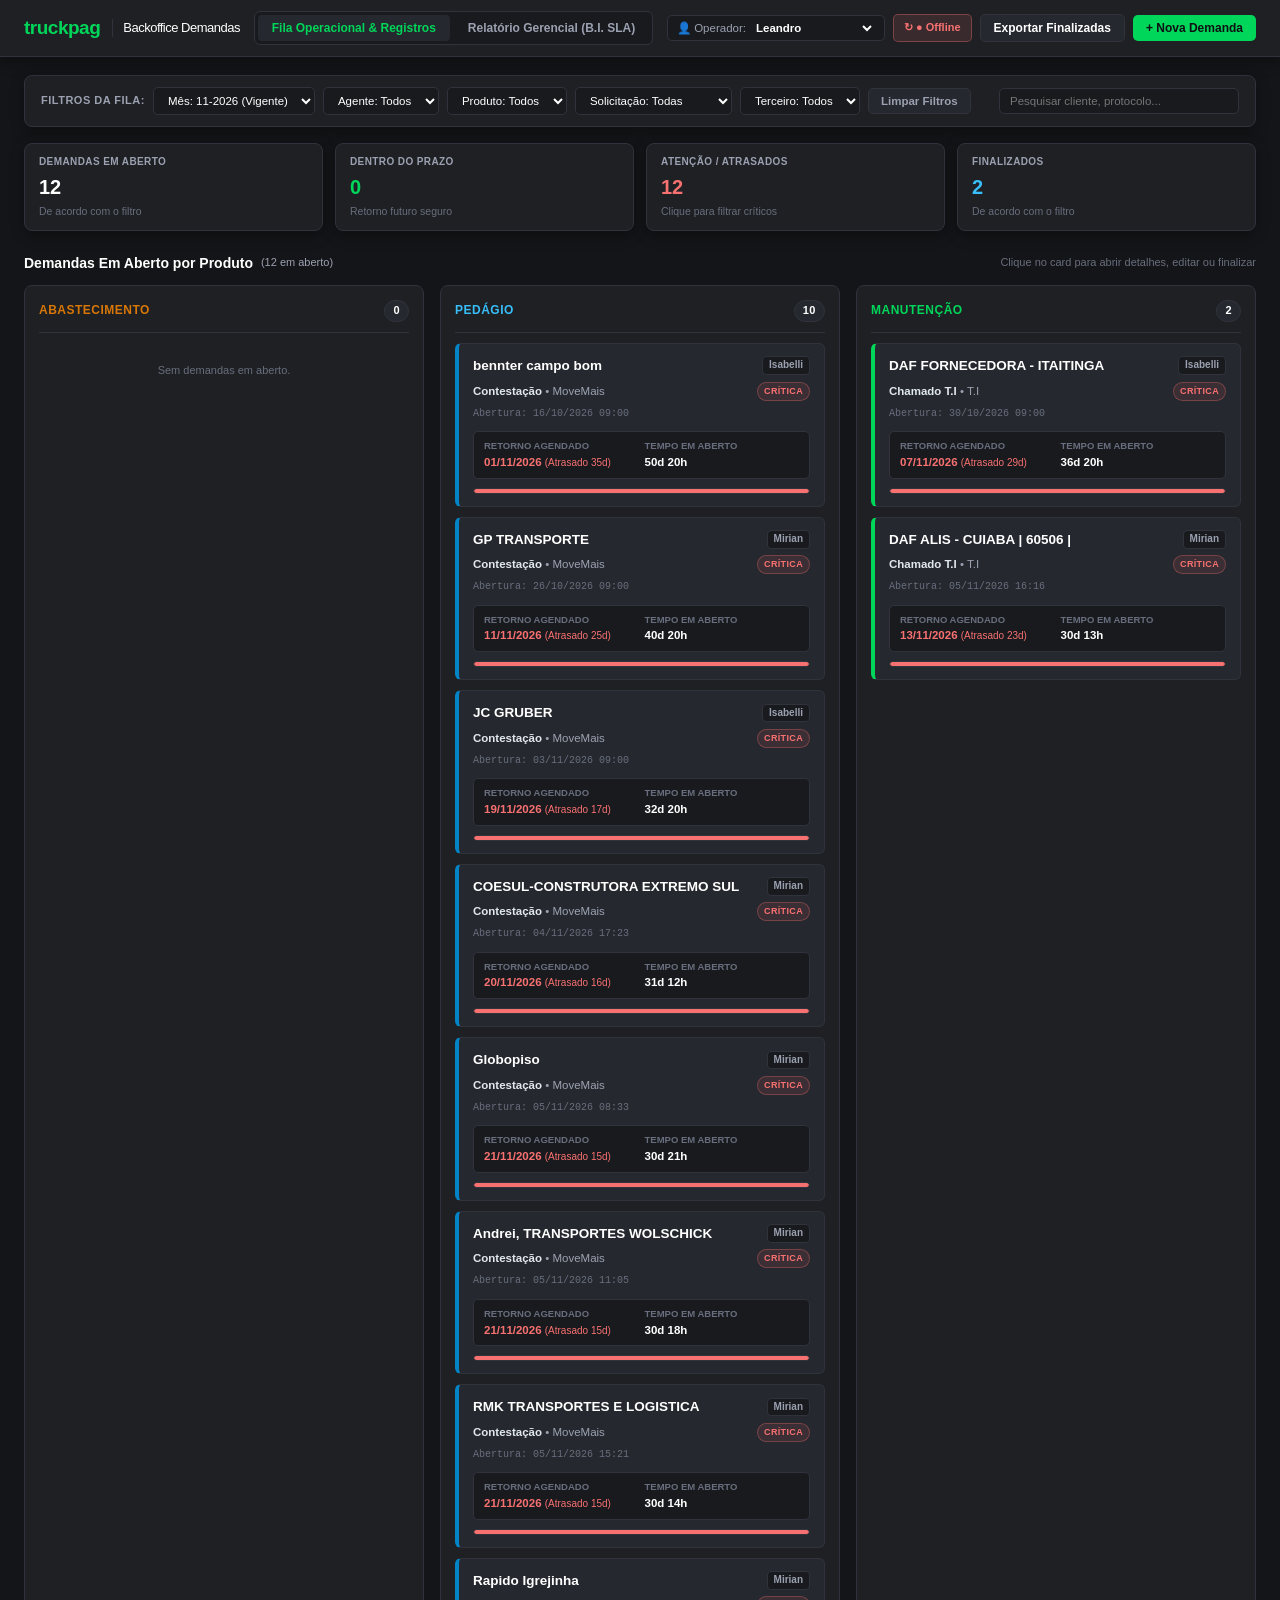
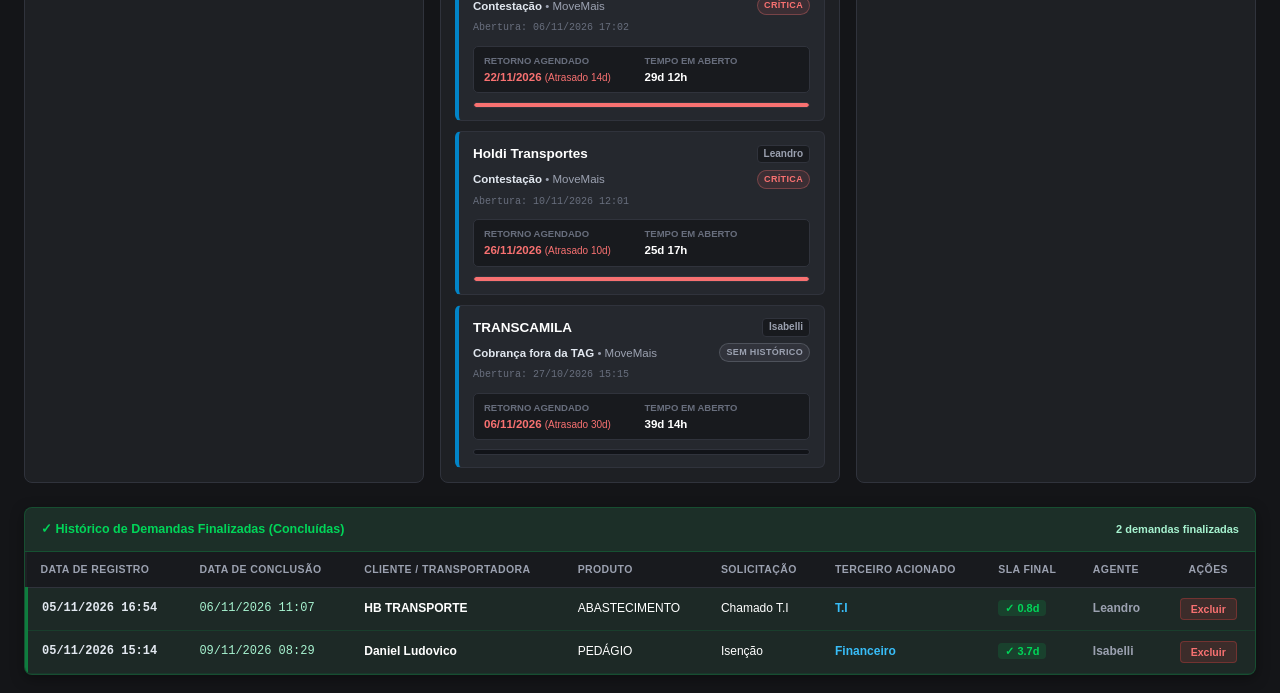
==== commit cba2d1c8: "Add files via upload" ====
--- a/index.html
+++ b/index.html
@@ -7,221 +7,7 @@
   <meta http-equiv="Pragma" content="no-cache">
   <meta http-equiv="Expires" content="0">
   <title>TruckPag Backoffice • Central Operacional & B.I. de SLA</title>
-  <style>
-    /* ==========================================================================
-       DESIGN SYSTEM • TRUCKPAG PORTAL DARK THEME
-       ========================================================================== */
-    :root {
-      --tp-green: #00D659;
-      --tp-green-hover: #00bf4f;
-      --tp-green-subtle: rgba(0, 214, 89, 0.12);
-      --tp-green-border: rgba(0, 214, 89, 0.35);
-
-      --bg-base: #141518;
-      --bg-surface: #1E2024;
-      --bg-card: #25282E;
-      --bg-input: #181A1E;
-
-      --border-subtle: #30333C;
-      --border-focus: #00D659;
-
-      --text-main: #FFFFFF;
-      --text-muted: #9BA1B0;
-      --text-subtle: #686E7D;
-
-      --card-shadow: 0 4px 14px rgba(0, 0, 0, 0.35);
-    }
-
-    * { box-sizing: border-box; margin: 0; padding: 0; font-family: -apple-system, BlinkMacSystemFont, "Segoe UI", Roboto, Helvetica, Arial, sans-serif; }
-    body { background-color: var(--bg-base); color: var(--text-main); font-size: 12.5px; line-height: 1.45; overflow-x: hidden; }
-
-    /* Topbar Oficial */
-    .topbar { background: var(--bg-surface); border-bottom: 1px solid var(--border-subtle); padding: 11px 24px; display: flex; justify-content: space-between; align-items: center; position: sticky; top: 0; z-index: 100; box-shadow: var(--card-shadow); gap: 12px; flex-wrap: wrap; }
-    .brand-section { display: flex; align-items: center; gap: 12px; }
-    .brand-logo-text { font-size: 19px; font-weight: 900; letter-spacing: -0.5px; color: var(--tp-green); display: flex; align-items: center; gap: 4px; }
-    .brand-logo-text span { color: #fff; font-weight: 400; font-size: 13px; margin-left: 8px; border-left: 1px solid var(--border-subtle); padding-left: 10px; }
-
-    .nav-tabs { display: flex; background: var(--bg-input); padding: 3px; border-radius: 6px; gap: 4px; border: 1px solid var(--border-subtle); }
-    .tab-btn { padding: 6px 14px; border: none; background: transparent; color: var(--text-muted); font-size: 12px; font-weight: 600; border-radius: 4px; cursor: pointer; transition: all 0.15s; }
-    .tab-btn.active { background: var(--bg-card); color: var(--tp-green); font-weight: 700; }
-
-    .topbar-actions { display: flex; align-items: center; gap: 8px; flex-wrap: wrap; }
-    
-    .operator-pill { display: inline-flex; align-items: center; gap: 6px; background: var(--bg-input); border: 1px solid var(--border-subtle); border-radius: 5px; padding: 4px 9px; font-size: 11.5px; color: var(--text-muted); }
-    .operator-pill select { background: transparent; border: none; color: #fff; font-weight: 800; font-size: 11.5px; outline: none; cursor: pointer; }
-    .operator-pill select option { background: var(--bg-surface); color: #fff; }
-
-    .sync-status { font-size: 11px; font-weight: 700; color: var(--tp-green); display: inline-flex; align-items: center; gap: 6px; padding: 5px 10px; border-radius: 5px; background: var(--tp-green-subtle); border: 1px solid var(--tp-green-border); cursor: pointer; transition: all 0.15s; user-select: none; }
-    .sync-status:hover { background: rgba(0, 214, 89, 0.2); }
-    .sync-status.syncing { color: #FBBF24; background: rgba(251, 191, 36, 0.12); border-color: rgba(251, 191, 36, 0.35); }
-    .sync-status.offline { color: #F87171; background: rgba(248, 113, 113, 0.12); border-color: rgba(248, 113, 113, 0.35); }
-
-    .btn-action { padding: 6px 13px; font-size: 12px; font-weight: 700; border-radius: 5px; border: 1px solid var(--border-subtle); background: var(--bg-card); color: var(--text-main); cursor: pointer; display: inline-flex; align-items: center; gap: 6px; transition: all 0.15s; }
-    .btn-action:hover { border-color: var(--text-subtle); }
-    .btn-action.primary { background: var(--tp-green); color: #0E1013; border: none; font-weight: 800; }
-    .btn-action.primary:hover { background: var(--tp-green-hover); }
-
-    .main-wrapper { max-width: 1440px; margin: 0 auto; padding: 18px 24px; }
-
-    /* FILTROS (POSICIONADOS NO TOPO) */
-    .filter-panel { background: var(--bg-surface); border: 1px solid var(--border-subtle); border-radius: 8px; padding: 11px 16px; margin-bottom: 16px; box-shadow: var(--card-shadow); }
-    .filter-row { display: flex; flex-wrap: wrap; align-items: center; justify-content: space-between; gap: 10px; }
-    .filter-items { display: flex; flex-wrap: wrap; align-items: center; gap: 8px; }
-    .filter-label { font-size: 11px; font-weight: 800; color: var(--text-muted); text-transform: uppercase; letter-spacing: 0.5px; }
-
-    .input-compact { padding: 6px 10px; font-size: 11.5px; border-radius: 5px; border: 1px solid var(--border-subtle); background: var(--bg-input); color: var(--text-main); outline: none; }
-    .input-compact:focus { border-color: var(--border-focus); }
-
-    .btn-clear-filters { padding: 6px 12px; font-size: 11.5px; font-weight: 700; border-radius: 5px; border: 1px solid var(--border-subtle); background: var(--bg-card); color: var(--text-muted); cursor: pointer; }
-    .btn-clear-filters:hover { color: #fff; border-color: var(--text-subtle); }
-
-    /* KPI EXECUTIVE BAR (BI) */
-    .kpi-strip { display: grid; grid-template-columns: repeat(5, 1fr); gap: 12px; margin-bottom: 22px; }
-    @media (max-width: 1024px) { .kpi-strip { grid-template-columns: repeat(2, 1fr); } }
-    .kpi-box { background: var(--bg-surface); border: 1px solid var(--border-subtle); border-radius: 8px; padding: 11px 14px; display: flex; flex-direction: column; justify-content: space-between; box-shadow: var(--card-shadow); transition: border-color 0.15s; }
-    .kpi-box.clickable { cursor: pointer; }
-    .kpi-box.clickable:hover { border-color: var(--border-focus); }
-    .kpi-box.active-kpi { border-color: #F87171; background: rgba(248, 113, 113, 0.08); }
-    .kpi-title { font-size: 10px; font-weight: 800; color: var(--text-muted); text-transform: uppercase; letter-spacing: 0.4px; }
-    .kpi-value { font-size: 20px; font-weight: 900; color: #fff; margin-top: 3px; font-variant-numeric: tabular-nums; }
-    .kpi-sub { font-size: 10.5px; color: var(--text-subtle); margin-top: 2px; }
-
-    /* DEMANDAS EM ABERTO */
-    .in-progress-section { margin-bottom: 24px; }
-    .section-title-bar { display: flex; justify-content: space-between; align-items: center; margin-bottom: 12px; }
-    .section-title-bar h2 { font-size: 14px; font-weight: 800; color: #fff; display: flex; align-items: center; gap: 8px; }
-
-    .product-columns-grid { display: grid; grid-template-columns: repeat(3, 1fr); gap: 16px; }
-    @media (max-width: 950px) { .product-columns-grid { grid-template-columns: 1fr; } }
-
-    .product-column { background: var(--bg-surface); border: 1px solid var(--border-subtle); border-radius: 8px; padding: 14px; display: flex; flex-direction: column; gap: 10px; min-height: 220px; }
-    .product-column-head { display: flex; justify-content: space-between; align-items: center; padding-bottom: 10px; border-bottom: 1px solid var(--border-subtle); font-size: 12px; font-weight: 800; text-transform: uppercase; letter-spacing: 0.5px; }
-    .col-count-badge { font-size: 11px; padding: 2px 8px; border-radius: 12px; background: var(--bg-card); border: 1px solid var(--border-subtle); color: #fff; font-weight: 800; }
-    .column-cards-list { display: flex; flex-direction: column; gap: 10px; flex: 1; }
-
-    .progress-card { background: var(--bg-card); border: 1px solid var(--border-subtle); border-radius: 6px; padding: 12px 14px; cursor: pointer; transition: all 0.15s; display: flex; flex-direction: column; gap: 6px; border-left: 4px solid transparent; position: relative; }
-    .progress-card:hover { transform: translateY(-2px); border-color: var(--border-focus); box-shadow: 0 6px 16px rgba(0,0,0,0.4); }
-
-    .progress-card.prod-pedagio { border-left-color: #0284C7; }
-    .progress-card.prod-abastecimento { border-left-color: #D97706; }
-    .progress-card.prod-manutencao { border-left-color: var(--tp-green); }
-
-    .card-top-meta { display: flex; justify-content: space-between; align-items: center; gap: 8px; }
-    .card-client-title { font-weight: 800; font-size: 13.5px; color: #fff; white-space: nowrap; overflow: hidden; text-overflow: ellipsis; }
-    .card-agent-pill { font-size: 10px; font-weight: 700; color: var(--text-muted); background: var(--bg-input); padding: 1px 6px; border-radius: 4px; border: 1px solid var(--border-subtle); flex-shrink: 0; }
-    .card-solicitation-line { font-size: 11.5px; color: var(--text-muted); display: flex; align-items: center; justify-content: space-between; gap: 6px; }
-    .card-solicitation-line strong { color: #E2E8F0; }
-
-    .timers-box { display: grid; grid-template-columns: 1fr 1fr; gap: 6px; background: var(--bg-input); border-radius: 5px; padding: 7px 10px; margin-top: 4px; border: 1px solid var(--border-subtle); }
-    .timer-item { display: flex; flex-direction: column; }
-    .timer-label { font-size: 9.5px; font-weight: 700; color: var(--text-subtle); text-transform: uppercase; }
-    .timer-val { font-size: 11.5px; font-weight: 700; color: #fff; margin-top: 1px; }
-    .timer-val.late { color: #F87171; }
-    .timer-val.today { color: #FBBF24; }
-
-    /* TABELA DE REGISTROS FINALIZADOS */
-    .table-card { background: var(--bg-surface); border: 1px solid rgba(0, 214, 89, 0.25); border-radius: 8px; overflow: hidden; box-shadow: var(--card-shadow); }
-    .table-card-header { padding: 12px 16px; background: rgba(0, 214, 89, 0.08); border-bottom: 1px solid rgba(0, 214, 89, 0.2); display: flex; justify-content: space-between; align-items: center; }
-    .table-card-header h3 { font-size: 12.5px; font-weight: 800; color: var(--tp-green); display: flex; align-items: center; gap: 6px; }
-    
-    table.dense-table { width: 100%; border-collapse: collapse; text-align: left; font-size: 12px; }
-    table.dense-table thead tr { background: var(--bg-input); border-bottom: 1px solid var(--border-subtle); }
-    table.dense-table th { padding: 10px 14px; font-weight: 800; color: var(--text-muted); font-size: 10.5px; text-transform: uppercase; letter-spacing: 0.4px; }
-    table.dense-table td { padding: 10px 14px; border-bottom: 1px solid rgba(0, 214, 89, 0.12); vertical-align: middle; }
-    table.dense-table tbody tr { cursor: pointer; transition: background 0.15s; background: rgba(0, 214, 89, 0.045); border-left: 3px solid rgba(0, 214, 89, 0.5); }
-    table.dense-table tbody tr:hover { background: rgba(0, 214, 89, 0.11); }
-
-    .btn-row-delete { background: rgba(239, 68, 68, 0.15); color: #F87171; border: 1px solid rgba(239, 68, 68, 0.3); padding: 4px 10px; font-size: 10.5px; font-weight: 700; border-radius: 4px; cursor: pointer; }
-    .btn-row-delete:hover { background: rgba(239, 68, 68, 0.25); }
-
-    /* RELATÓRIO GERENCIAL DE SLA */
-    .sla-report-grid { display: grid; grid-template-columns: repeat(12, 1fr); gap: 16px; }
-    .sla-card { background: var(--bg-surface); border: 1px solid var(--border-subtle); border-radius: 8px; padding: 18px 20px; box-shadow: var(--card-shadow); }
-    .sla-card.col-12 { grid-column: span 12; }
-    .sla-card.col-6 { grid-column: span 6; }
-    @media (max-width: 900px) { .sla-card.col-6 { grid-column: span 12; } }
-
-    .headline-box { margin-bottom: 14px; display: flex; justify-content: space-between; align-items: flex-start; gap: 12px; flex-wrap: wrap; }
-    .action-headline { font-size: 14px; font-weight: 800; color: #fff; }
-    .action-sub { font-size: 11px; color: var(--text-muted); margin-top: 2px; }
-
-    .gradient-legend { display: flex; align-items: center; gap: 8px; font-size: 10.5px; color: var(--text-muted); background: var(--bg-input); padding: 4px 10px; border-radius: 5px; border: 1px solid var(--border-subtle); }
-    .gradient-bar-sample { width: 70px; height: 8px; border-radius: 4px; background: linear-gradient(90deg, #00D659 0%, #F59E0B 50%, #EF4444 100%); }
-
-    .sla-pill-gradient { display: inline-flex; align-items: center; justify-content: center; padding: 3px 9px; border-radius: 4px; font-weight: 800; font-family: monospace; font-size: 11.5px; min-width: 68px; }
-    .mini-track { width: 100%; height: 7px; background: var(--bg-input); border-radius: 4px; overflow: hidden; margin-top: 4px; }
-    .mini-fill { height: 100%; border-radius: 4px; transition: width 0.3s ease; }
-
-    .chart-bar-item { display: flex; align-items: center; gap: 10px; margin-bottom: 10px; font-size: 11.5px; }
-    .bar-label { width: 220px; font-weight: 700; white-space: nowrap; overflow: hidden; text-overflow: ellipsis; color: #E2E8F0; }
-    .bar-track { flex: 1; height: 16px; background: var(--bg-input); border-radius: 3px; overflow: hidden; display: flex; align-items: center; }
-    .bar-fill { height: 100%; border-radius: 3px; }
-    .bar-value { width: 65px; text-align: right; font-weight: 800; font-family: monospace; color: #fff; font-size: 11px; }
-
-    .exec-table { width: 100%; border-collapse: collapse; font-size: 11.5px; }
-    .exec-table th { background: var(--bg-input); padding: 9px 12px; font-weight: 800; color: var(--text-muted); text-transform: uppercase; font-size: 10px; border-bottom: 1px solid var(--border-subtle); text-align: left; }
-    .exec-table td { padding: 10px 12px; border-bottom: 1px solid var(--border-subtle); vertical-align: middle; }
-    .exec-table tbody tr:hover { background: rgba(255,255,255,0.02); }
-
-    /* DRAWER LATERAL */
-    .drawer-overlay { position: fixed; inset: 0; background: rgba(0, 0, 0, 0.72); z-index: 200; display: none; justify-content: flex-end; backdrop-filter: blur(2px); }
-    .drawer-content { width: 510px; max-width: 95vw; background: var(--bg-surface); height: 100vh; border-left: 1px solid var(--border-subtle); display: flex; flex-direction: column; box-shadow: -8px 0 30px rgba(0,0,0,0.5); }
-    .drawer-header { padding: 18px 22px; border-bottom: 1px solid var(--border-subtle); display: flex; justify-content: space-between; align-items: flex-start; background: var(--bg-card); }
-    .drawer-header-left { flex: 1; }
-    .drawer-client-title { font-size: 17px; font-weight: 900; color: #fff; line-height: 1.2; word-break: break-word; }
-    .drawer-meta-badges { display: flex; flex-wrap: wrap; gap: 6px; align-items: center; margin-top: 8px; }
-    .badge-product { font-size: 10px; font-weight: 800; padding: 2px 8px; border-radius: 4px; text-transform: uppercase; background: var(--bg-input); border: 1px solid var(--border-subtle); color: #fff; }
-    .badge-solicitation { font-size: 10px; font-weight: 800; padding: 2px 8px; border-radius: 4px; background: var(--tp-green-subtle); color: var(--tp-green); border: 1px solid var(--tp-green-border); }
-    
-    .drawer-body { flex: 1; overflow-y: auto; padding: 18px 22px; display: flex; flex-direction: column; gap: 13px; }
-
-    .contact-clean-box { background: var(--bg-card); border: 1px solid var(--border-subtle); border-radius: 6px; padding: 10px 14px; display: flex; justify-content: space-between; align-items: center; gap: 8px; }
-    .contact-clean-label { font-size: 10px; font-weight: 800; color: var(--text-muted); text-transform: uppercase; }
-    .contact-clean-phone { font-size: 14px; font-weight: 800; color: #fff; font-family: monospace; margin-top: 1px; }
-    .btn-copy-clean { padding: 5px 11px; font-size: 11px; font-weight: 700; border-radius: 4px; border: 1px solid var(--border-subtle); background: var(--bg-input); color: #fff; cursor: pointer; transition: all 0.15s; }
-    .btn-copy-clean:hover { border-color: var(--tp-green); color: var(--tp-green); }
-
-    .detail-grid { display: grid; grid-template-columns: 1fr 1fr; gap: 10px; font-size: 12px; }
-    .detail-cell { background: var(--bg-card); border-radius: 6px; padding: 9px 12px; border: 1px solid var(--border-subtle); }
-    .detail-cell.full { grid-column: span 2; }
-    .detail-cell-label { font-size: 10px; font-weight: 800; color: var(--text-muted); text-transform: uppercase; }
-    .detail-cell-val { font-weight: 700; color: #fff; margin-top: 3px; word-break: break-word; }
-
-    .complementary-text { background: var(--bg-input); border-radius: 6px; padding: 10px 12px; border: 1px solid var(--border-subtle); color: #E2E8F0; font-size: 12px; white-space: pre-wrap; line-height: 1.45; }
-
-    /* Formulário de Edição no Drawer */
-    .drawer-edit-form { display: none; flex-direction: column; gap: 11px; background: var(--bg-card); border: 1px solid var(--border-focus); border-radius: 8px; padding: 14px; }
-    .edit-grid-2 { display: grid; grid-template-columns: 1fr 1fr; gap: 8px; }
-    .edit-label { font-size: 10.5px; font-weight: 800; color: #E2E8F0; margin-bottom: 3px; display: block; }
-    .edit-input, .edit-select, .edit-textarea { width: 100%; padding: 7px 10px; font-size: 12px; border-radius: 4px; border: 1px solid var(--border-subtle); background: var(--bg-input); color: #fff; outline: none; }
-    .edit-input:focus, .edit-select:focus, .edit-textarea:focus { border-color: var(--border-focus); }
-
-    .pareceres-box { background: var(--bg-card); border: 1px solid var(--border-subtle); border-radius: 8px; padding: 14px; }
-    .pareceres-header { font-size: 12px; font-weight: 800; color: #fff; border-bottom: 1px solid var(--border-subtle); padding-bottom: 6px; margin-bottom: 10px; }
-    .pareceres-step { margin-bottom: 10px; font-size: 11.5px; }
-    .step-time { font-size: 10.5px; color: var(--text-muted); font-family: monospace; font-weight: 600; }
-    .step-title { font-weight: 800; color: #fff; margin-top: 1px; }
-    .step-desc { color: var(--text-muted); font-size: 11px; margin-top: 1px; }
-
-    .sla-final-highlight { background: var(--tp-green-subtle); border: 1px solid var(--tp-green-border); color: var(--tp-green); border-radius: 6px; padding: 10px 14px; font-size: 12px; font-weight: 800; text-align: center; }
-
-    /* Modal Nova Demanda */
-    .modal-overlay { position: fixed; inset: 0; background: rgba(0, 0, 0, 0.75); z-index: 300; display: none; align-items: center; justify-content: center; backdrop-filter: blur(2px); }
-    .modal-card { width: 560px; max-width: 95%; background: var(--bg-surface); border-radius: 8px; border: 1px solid var(--border-subtle); box-shadow: 0 20px 30px rgba(0,0,0,0.6); overflow: hidden; }
-    .modal-head { padding: 16px 20px; border-bottom: 1px solid var(--border-subtle); display: flex; justify-content: space-between; align-items: center; background: var(--bg-card); }
-    .modal-head h2 { font-size: 15px; font-weight: 800; color: #fff; }
-    .modal-form { padding: 18px 20px; display: grid; grid-template-columns: 1fr 1fr; gap: 12px; }
-    .form-col-full { grid-column: span 2; }
-    .field-label { font-size: 11px; font-weight: 800; color: #E2E8F0; margin-bottom: 4px; display: block; }
-    .field-input, .field-select, .field-textarea { width: 100%; padding: 8px 10px; font-size: 12px; border-radius: 5px; border: 1px solid var(--border-subtle); background: var(--bg-input); color: #fff; outline: none; }
-    .field-input:focus, .field-select:focus, .field-textarea:focus { border-color: var(--border-focus); }
-
-    /* TOAST NOTIFICATION (AUTO-DISMISS READ-ONLY) */
-    .toast-container { position: fixed; bottom: 22px; right: 24px; z-index: 9999; display: flex; flex-direction: column; gap: 8px; pointer-events: none; }
-    .toast-msg { background: #1E2024; color: #fff; border: 1px solid var(--tp-green); border-left: 4px solid var(--tp-green); padding: 10px 16px; border-radius: 6px; font-size: 12px; font-weight: 700; box-shadow: 0 10px 25px rgba(0,0,0,0.55); display: flex; align-items: center; gap: 8px; opacity: 0; transform: translateY(10px); transition: all 0.22s ease; }
-    .toast-msg.show { opacity: 1; transform: translateY(0); }
-    .toast-msg.warn { border-color: #F59E0B; border-left-color: #F59E0B; }
-  </style>
+  <link rel="stylesheet" href="css/styles.css">
 </head>
 <body>
 
@@ -342,13 +128,7 @@
           <span class="kpi-value" style="color:#38BDF8;" id="kpiFinalizedMonth">0</span>
           <span class="kpi-sub">De acordo com o filtro</span>
         </div>
-        <div class="kpi-box">
-          <span class="kpi-title">SLA Médio Geral</span>
-          <span class="kpi-value" style="color:#E2E8F0;" id="kpiOverallSla">-</span>
-          <span class="kpi-sub">Da base filtrada</span>
-        </div>
-      </div>
-
+      </div>
       <!-- DEMANDAS EM ABERTO: 3 COLUNAS -->
       <section class="in-progress-section">
         <div class="section-title-bar">
@@ -534,6 +314,14 @@
           <button class="btn-copy-clean" id="btnCopyPhoneDrawer" onclick="copyDrawerPhone()">Copiar Número</button>
         </div>
 
+        <div class="customer-message-box" id="drawerCustomerMessageBox" style="display:none;">
+          <div class="customer-message-head">
+            <strong>Mensagem padronizada ao cliente</strong>
+            <button type="button" class="btn-copy-clean" onclick="copyCustomerOpeningMessage()">Copiar mensagem</button>
+          </div>
+          <p id="drawerCustomerMessageText"></p>
+          <small>Texto sugerido para revisão antes do envio. Prazo configurável em js/config.js.</small>
+        </div>
         <!-- Ações do Card -->
         <div style="display:flex; gap:8px;">
           <button 
@@ -829,1888 +617,9 @@
   <!-- CONTAINER DE TOAST (NOTIFICAÇÕES) -->
   <div class="toast-container" id="toastContainer"></div>
 
-  <script>
-    const GOOGLE_SCRIPT_URL = "https://script.google.com/macros/s/AKfycbyCW7VUUuUm1wsXSNLRwiKqSwj9BFQEO7RYgg6T-N5w_peFTzMiyLDH31NsASLM35bL/exec";
-    const STORAGE_KEY = "truckpag_demandas_persistent_v27";
-    const TOMBSTONE_KEY = "truckpag_deleted_tombstones_v27";
-    const PENDING_KEY = "truckpag_pending_mutations_v27";
-    const OPERATOR_KEY = "truckpag_active_operator_v27";
-    const TEAM_LIST_KEY = "truckpag_team_list_v27";
-
-    var DAF_CASA_MUNICIPALES = {
-      "DAF ALIS": ["AGUA BOA/MT", "CUIABA/MT", "RONDONOPOLIS/MT", "SINOP/MT"],
-      "DAF AVANTY": ["BENEVIDES/PA", "MARABA/PA", "PARAGOMINAS/PA"],
-      "DAF BARIGUI": ["CASCAVEL/PR", "CONCORDIA/SC", "CORDILHEIRA ALTA/SC", "ITAJAI/SC", "SAO JOSE DOS PINHAIS/PR", "TUBARAO/SC"],
-      "DAF CAIOBA TRUCKS": ["CAMPO GRANDE/MS", "CHAPADAO DO SUL/MS", "DOURADOS/MS", "TRES LAGOAS/MS"],
-      "DAF CAMINHO": ["ARACATUBA/SP", "ARARAQUARA/SP", "PONTA GROSSA/PR", "RIBEIRAO PRETO/SP", "SAO JOSE DO RIO PRETO/SP"],
-      "DAF DU GREGORIO": ["BRASILIA/DF", "COLINAS DO TOCANTINS/TO", "ESTREITO/MA", "LUIS EDUARDO MAGALHAES/BA", "LUZIANIA/GO", "PARAISO DO TOCANTINS/TO", "SAO LUIS/MA", "VALPARAISO DE GOIAS/GO"],
-      "DAF ELDORADO": ["CAXIAS DO SUL/RS", "ELDORADO DO SUL/RS", "ESTRELA/RS", "IJUI/RS", "PASSO FUNDO/RS", "PELOTAS/RS", "PORTAO/RS", "TRES CACHOEIRAS/RS"],
-      "DAF FORNECEDORA": ["BOM JESUS/PI", "CAMPINA GRANDE/PB", "ITAITINGA/CE", "MOSSORO/RN", "SAO JOSE DE MIPIBU/RN", "TERESINA/PI", "TIANGUA/CE"],
-      "DAF MACPONTA": ["BOITUVA/SP", "MARIALVA/PR", "PALMITAL/SP", "PONTA GROSSA/PR", "SAO MANUEL/SP", "SUMARE/SP"],
-      "DAF NISSEY": ["CANDEIAS DO JAMARI/RO", "MANAUS/AM", "RIO BRANCO/AC", "VILHENA/RO"],
-      "DAF NOVA": ["JABOATAO DOS GUARARAPES/PE", "MACEIO/AL", "NOSSA SENHORA DO SOCORRO/SE", "PETROLINA/PE", "TACAIMBO/PE"],
-      "DAF SANCAR PONTUAL": ["CAMPANHA/MG", "DIVINOPOLIS/MG", "DUQUE DE CAXIAS/RJ", "MURIAE/MG"],
-      "DAF SOMAFERTIL": ["APARECIDA DE GOIANIA/GO", "PATOS DE MINAS/MG", "RIO VERDE/GO", "UBERLANDIA/MG"],
-      "DAF VIA TRUCKS": ["CONTAGEM/MG", "CUBATAO/SP", "GOVERNADOR VALADARES/MG", "GUARULHOS/SP", "MONTES CLAROS/MG", "SAO BERNARDO DO CAMPO/SP"],
-      "DAF VITORIA": ["FEIRA DE SANTANA/BA", "SIMOES FILHO/BA", "VIANA/ES", "VITORIA DA CONQUISTA/BA"]
-    };
-
-    var COMPACT_HISTORICAL_DONE = [
-      ["HIST-001","07-2026","Leandro","PEDÁGIO","MARES DO SUL","(48) 99903-4132","Chamado T.I","T.I","30/07/2026 10:47","14/08/2026 16:20",15.2,"14/08/2026","Ausência de registro de VPO - Integração API MM."],
-      ["HIST-003","07-2026","Leandro","PEDÁGIO","Rufatto","(45) 99107-8477","Contestação","MoveMais","03/07/2026 10:00","16/09/2026 08:00",74.9,"16/09/2026","Ausência de passagens - BEN7033. Contestação: protocolo 12443036327"],
-      ["HIST-005","07-2026","Leandro","PEDÁGIO","Bennter Argamassas Canoas","51 8140-3005","Contestação","MoveMais","30/07/2026 14:30","19/08/2026 16:16",20.1,"19/08/2026","Contestação: Cobrança Indevida - IOT0C12"],
-      ["HIST-011","08-2026","Leandro","MANUTENÇÃO","AUTO ELETRICA DO CHICO","(67) 98114-9090","Chamado T.I","T.I","06/08/2026 10:08","10/08/2026 14:07",4.2,"10/08/2026","Erro no XML"],
-      ["HIST-012","08-2026","Leandro","ABASTECIMENTO","UNIDAO TRANSPORTES","(51) 93500-0138","Chamado T.I","T.I","06/08/2026 16:33","10/08/2026 10:46",3.8,"10/08/2026","Erro de integração, não recebeu o relatório"],
-      ["HIST-015","08-2026","Mirian","PEDÁGIO","QUERO-QUERO-CD05","(51) 99663-1487","Chamado T.I","T.I","07/08/2026 17:24","11/09/2026 08:04",34.6,"11/09/2026","Tags canceladas com passagem ativa"],
-      ["HIST-017","08-2026","Mirian","MANUTENÇÃO","DAF CAMINHO - SAO JOSE DO RIO PRETO","(19) 99891-3619","Chamado T.I","T.I","10/08/2026 15:55","12/08/2026 11:53",1.8,"12/08/2026","Chamado erro na importação da xml"],
-      ["HIST-021","08-2026","Mirian","PEDÁGIO","Interports","(41) 99102-9403","Contestação","MoveMais","11/08/2026 00:00","25/08/2026 08:34",14.4,"25/08/2026","Eixos cobrados a mais de veiculo"],
-      ["HIST-023","08-2026","Mirian","MANUTENÇÃO","Al transporte","(83) 99197-8795","Outros","Financeiro","12/08/2026 16:18","14/08/2026 10:20",1.8,"14/08/2026","Informativo de nf cancelada e acordo financeiro"],
-      ["HIST-024","08-2026","Leandro","PEDÁGIO","Mares do Sul","(48) 99964-2662","Contestação","MoveMais","13/08/2026 09:26","31/08/2026 16:25",18.3,"31/08/2026","Contestação de passagem de pedágio"],
-      ["HIST-025","08-2026","Leandro","PEDÁGIO","HN TRANSPORTES","(34) 99238-3911","Contestação","MoveMais","13/08/2026 10:32","19/08/2026 16:07",6.2,"19/08/2026","Contestação de passagem OVK2A45"],
-      ["HIST-026","08-2026","Leandro","PEDÁGIO","Machado transportes","16 99185-7571","Chamado T.I","T.I","13/08/2026 13:54","24/08/2026 09:11",10.8,"24/08/2026","Inconsistência no processo de ativação"],
-      ["HIST-029","08-2026","Leandro","ABASTECIMENTO","Cavalheiro Log.","(65) 98135-1096","Chamado T.I","T.I","13/08/2026 17:29","17/08/2026 09:14",3.7,"17/08/2026","E-mail em supressão"],
-      ["HIST-030","08-2026","Mirian","PEDÁGIO","ARDIGO TRANSPORTES","(41) 99968-5144","Chamado T.I","T.I","17/08/2026 14:22","10/09/2026 08:14",23.7,"10/09/2026","Emissões de VPO sem registro dentro do gestão"],
-      ["HIST-032","08-2026","Mirian","PEDÁGIO","EA TRANSPORTES E LOGISTICA","(15) 98137-3408","Contestação","MoveMais","18/08/2026 15:13","15/09/2026 11:23",27.8,"15/09/2026","Exclusão do contrato ativo"],
-      ["HIST-034","08-2026","Mirian","MANUTENÇÃO","DAF CAMINHO","(16) 3040-9531","Chamado T.I","T.I","20/08/2026 17:06","15/09/2026 11:23",25.8,"15/09/2026","Validação do layout DAF CAMINHO"],
-      ["HIST-036","08-2026","Mirian","MANUTENÇÃO","TLGA GRALHA AZUL","(41) 99746-9444","Outros","Financeiro","21/08/2026 09:17","02/09/2026 11:02",12.1,"02/09/2026","Lançamento da nf"],
-      ["HIST-037","08-2026","Mirian","MANUTENÇÃO","Eldorado Caminhoes","(54) 99947-2440","Chamado T.I","T.I","21/08/2026 16:21","02/09/2026 11:01",11.8,"02/09/2026","Erro de xml importação dealer"],
-      ["HIST-038","08-2026","Leandro","MANUTENÇÃO","DAF MACPONTA - SALTO GRANDE","(18) 99115-1753","Chamado T.I","T.I","24/08/2026 16:31","31/08/2026 16:26",7.0,"31/08/2026","Erro de XML Layout"],
-      ["HIST-039","08-2026","Leandro","PEDÁGIO","Transportadora Mahle","(45) 99116-4124","Contestação","MoveMais","25/08/2026 09:17","25/08/2026 17:38",0.3,"25/08/2026","Passagens cobradas na concessionaria EPR"],
-      ["HIST-040","08-2026","Mirian","PEDÁGIO","GLOBOAVES SAO PAULO","(45) 99810-0235","Contestação","MoveMais","25/08/2026 09:38","26/08/2026 15:32",1.2,"26/08/2026","Passagens registradas pelo site da EPR"],
-      ["HIST-041","08-2026","Leandro","PEDÁGIO","MedLive","(51) 99649-7205","Contestação","MoveMais","25/08/2026 10:05","26/08/2026 13:13",1.1,"26/08/2026","Passagens cobradas na concessionaria EPR"],
-      ["HIST-042","08-2026","Leandro","PEDÁGIO","Rio Pardo","(44) 99139-7500","Contestação","MoveMais","25/08/2026 10:48","25/08/2026 16:17",0.2,"25/08/2026","Passagens cobradas na concessionaria EPR"],
-      ["HIST-043","08-2026","Mirian","MANUTENÇÃO","Gustavo Rodrigues - Lemar","(11) 98583-0330","Outros","Financeiro","25/08/2026 15:59","16/10/2026 14:01",51.9,"16/10/2026","Lançamento da nf NF 49652"],
-      ["HIST-044","08-2026","Mirian","MANUTENÇÃO","DAF CAMINHO - RIBEIRAO PRETO","(14) 99749-7248","Chamado T.I","T.I","26/08/2026 16:13","10/09/2026 08:11",14.7,"10/09/2026","Erro de importação de xml"],
-      ["HIST-045","08-2026","Mirian","ABASTECIMENTO","FIBRA FORTE COMERCIAL","(66) 99658-0541","Chamado T.I","T.I","27/08/2026 14:54","01/09/2026 10:20",4.8,"01/09/2026","Estorno cliente pré pago"],
-      ["HIST-046","08-2026","Leandro","PEDÁGIO","Breno","(45) 99949-0042","Contestação","MoveMais","28/08/2026 17:26","01/09/2026 10:20",3.7,"01/09/2026","Contestação pedágio"],
-      ["HIST-047","08-2026","Leandro","PEDÁGIO","MEDLIVE","(51) 99649-7205","Contestação","MoveMais","31/08/2026 10:22","31/08/2026 16:29",0.3,"31/08/2026","Passagens cobradas na plataforma de pedágio"],
-      ["HIST-050","09-2026","Leandro","ABASTECIMENTO","Menezes","(65) 99259-7532","Logistica","Cadastro","31/08/2026 18:25","01/09/2026 11:43",0.7,"01/09/2026","Não recebimento do cartão"],
-      ["HIST-051","09-2026","Leandro","PEDÁGIO","Breno interno","(45) 99949-0042","Contestação","MoveMais","01/09/2026 10:28","03/09/2026 10:25",2.0,"03/09/2026","Contestação eixos"],
-      ["HIST-052","09-2026","Leandro","PEDÁGIO","JC Gruber","(47) 99621-7041","Contestação","MoveMais","01/09/2026 16:44","09/09/2026 18:38",8.1,"09/09/2026","Contestação eixos"],
-      ["HIST-053","09-2026","Mirian","PEDÁGIO","MOINHO CONSOLATA","(45) 99970-2362","Contestação","MoveMais","02/09/2026 08:10","19/10/2026 00:00",46.7,"19/10/2026","Passagens com registro fora da tag"],
-      ["HIST-054","09-2026","Mirian","PEDÁGIO","Interportes","(41) 99247-1885","Contestação","MoveMais","02/09/2026 08:37","09/09/2026 09:31",7.0,"09/09/2026","Contestação de passagem"],
-      ["HIST-055","09-2026","Leandro","PEDÁGIO","Cristal Azul","(46) 99902-6031","Contestação","MoveMais","02/09/2026 09:08","22/09/2026 10:27",20.1,"22/09/2026","Passagens com registro fora da tag - UAX9J70"],
-      ["HIST-058","09-2026","Leandro","PEDÁGIO","Rasador","(54) 99244-3338","Contestação","MoveMais","03/09/2026 10:49","09/09/2026 18:26",6.3,"09/09/2026","Passagens com registro fora da tag"],
-      ["HIST-059","09-2026","Leandro","PEDÁGIO","Ludovico isenção","(49) 98834-6580","Isenção","Financeiro","04/09/2026 15:18","16/10/2026 14:04",41.9,"16/10/2026","Isenção de tarifas de mensalidade TOZZO"],
-      ["HIST-060","09-2026","Leandro","PEDÁGIO","MOINHO CONSOLATA","(45) 99970-2362","Contestação","MoveMais","04/09/2026 15:23","08/09/2026 10:57",3.8,"08/09/2026","Cobrança em duplicidade JAK7H55"],
-      ["HIST-061","09-2026","Leandro","MANUTENÇÃO","Macponta Jessica","(19) 99550-8805","Chamado T.I","T.I","04/09/2026 17:20","08/09/2026 10:58",3.7,"08/09/2026","Liberação de acesso GM DAF"],
-      ["HIST-062","09-2026","Leandro","PEDÁGIO","Medlive","(51) 99649-7205","Contestação","MoveMais","08/09/2026 09:17","16/10/2026 14:04",38.2,"16/10/2026","Passagens com registro fora da tag JBI3A79"],
-      ["HIST-063","09-2026","Leandro","PEDÁGIO","Mares do Sul","(48) 3198-8243","Contestação","MoveMais","08/09/2026 09:40","29/09/2026 16:21",21.3,"29/09/2026","Autuação, passagem com tag ativa SXX0C55"],
-      ["HIST-065","09-2026","Leandro","PEDÁGIO","P & M","(51) 99960-1369","Contestação","MoveMais","08/09/2026 15:28","22/09/2026 17:06",14.1,"22/09/2026","Passagens com registro fora da tag TQY4B28"],
-      ["HIST-066","09-2026","Leandro","PEDÁGIO","ReckLog","(54) 98428-7212","Contestação","MoveMais","08/09/2026 15:49","23/09/2026 10:40",14.8,"23/09/2026","Passagens com registro fora da tag IZG8H72"],
-      ["HIST-067","09-2026","Leandro","PEDÁGIO","Plastytech","(45) 98840-8118","Contestação","MoveMais","09/09/2026 09:26","11/09/2026 09:40",2.0,"11/09/2026","Passagem com registro fora da TAG ANU7A14"],
-      ["HIST-068","09-2026","Leandro","PEDÁGIO","Duas Marias","(45) 98840-8118","Contestação","MoveMais","09/09/2026 09:27","16/10/2026 14:04",37.2,"16/10/2026","Passagem com registro fora da TAG EQU7D43"],
-      ["HIST-069","09-2026","Mirian","PEDÁGIO","Ouro negro","(48) 98813-6709","Contestação","MoveMais","10/09/2026 13:26","02/10/2026 08:08",21.8,"02/10/2026","Passagem com registro fora da tag RYC9E75"],
-      ["HIST-071","09-2026","Leandro","PEDÁGIO","CRJ logistica","(45) 99113-9089","Contestação","MoveMais","10/09/2026 15:47","23/09/2026 10:46",12.8,"23/09/2026","Passagem com registro fora da TAG TAX1E67"],
-      ["HIST-073","09-2026","Mirian","PEDÁGIO","Ouro negro","(48) 98813-6709","Contestação","MoveMais","11/09/2026 10:15","16/10/2026 14:15",35.2,"16/10/2026","Registro de passagens fora da tag"],
-      ["HIST-074","09-2026","Leandro","PEDÁGIO","Interportes","(41) 98487-8345","Contestação","MoveMais","11/09/2026 15:02","15/09/2026 10:33",3.8,"15/09/2026","Contestação eixos TAP1A61"],
-      ["HIST-076","09-2026","Mirian","PEDÁGIO","LOJAS QUERO-QUERO CD2","(51) 99608-4314","Chamado T.I","T.I","14/09/2026 10:41","05/11/2026 10:06",52.0,"05/11/2026","Cobrança de pedágio com tag cancelada"],
-      ["HIST-082","09-2026","Leandro","MANUTENÇÃO","Daf caminho","(17) 99673-2561","Outros","Financeiro","17/09/2026 16:58","21/09/2026 13:37",3.9,"21/09/2026","Cadastro gestores planilha"],
-      ["HIST-083","09-2026","Mirian","PEDÁGIO","Vitor mahle","(42) 3122-3743","Contestação","MoveMais","21/09/2026 17:24","15/10/2026 16:03",23.9,"15/10/2026","Aguardando relação de passagens"],
-      ["HIST-086","09-2026","Leandro","MANUTENÇÃO","DAF Barigui São jose dos Pinhais","(41) 3098-8010","Chamado T.I","T.I","22/09/2026 15:53","22/09/2026 16:38",0.1,"22/09/2026","Layout XML"],
-      ["HIST-087","09-2026","Leandro","PEDÁGIO","Globoaves Julia","(41) 3098-8010","Chamado T.I","T.I","22/09/2026 16:15","22/09/2026 16:43",0.1,"22/09/2026","Liberação de tela para gestor"],
-      ["HIST-088","09-2026","Mirian","PEDÁGIO","KIELING MULTIMODAL","(51) 98442-2309","Contestação","MoveMais","23/09/2026 16:41","15/10/2026 16:03",22.0,"15/10/2026","Aguardando confirmação na SENATRAN"],
-      ["HIST-089","09-2026","Mirian","MANUTENÇÃO","lima transportes","(85) 99171-4943","Outros","Financeiro","23/09/2026 17:13","16/10/2026 14:20",22.9,"16/10/2026","Aguardando lançamento da nfs no sistema"],
-      ["HIST-091","09-2026","Mirian","ABASTECIMENTO","POSTO MARKET DUTRA - REDE GRAAL","(11) 97091-1872","Chamado T.I","T.I","24/09/2026 15:17","25/09/2026 08:27",0.7,"25/09/2026","Tela com divergência no registro de transações"],
-      ["HIST-097","09-2026","Leandro","PEDÁGIO","Medlive","(51) 99649-7205","Contestação","MoveMais","30/09/2026 15:31","15/10/2026 16:52",15.1,"15/10/2026","Passagem registrada na movemais e concessionaria"],
-      ["HIST-098","10-2026","Mirian","PEDÁGIO","KIELING MULTIMODAL","(51) 98442-2309","Contestação","MoveMais","02/10/2026 09:19","16/10/2026 14:22",14.2,"16/10/2026","Chamado em aberto com a move mais"],
-      ["HIST-101","10-2026","Mirian","MANUTENÇÃO","DAF NOVA Maceio","(81) 99867-2785","Outros","Financeiro","07/10/2026 13:57","15/10/2026 17:23",8.1,"15/10/2026","Criação de Layout da xml"],
-      ["HIST-105","10-2026","Mirian","MANUTENÇÃO","Daf somafertil","(62) 99910-3293","Chamado T.I","T.I","15/10/2026 10:27","22/10/2026 10:04",7.0,"22/10/2026","Layout em produção para importação DealerNet"],
-      ["HIST-106","10-2026","Mirian","MANUTENÇÃO","DAF DU GREGORIO","(62) 99801-1889","Chamado T.I","T.I","15/10/2026 11:49","15/10/2026 17:23",0.2,"15/10/2026","Erro layout de nfe"],
-      ["HIST-114","10-2026","Isabelli","MANUTENÇÃO","DAF CAMINHO/SAMARA","(16) 3040-9531","Chamado T.I","T.I","22/10/2026 16:31","30/10/2026 11:54",7.8,"30/10/2026","Implementação de layout TI"],
-      ["HIST-123","10-2026","Isabelli","PEDÁGIO","Rasador","(54) 99244-3338","Contestação","MoveMais","27/10/2026 17:28","05/11/2026 16:25",9.0,"05/11/2026","Aberto chamado via email para Move Mais"],
-      ["HIST-124","10-2026","Isabelli","PEDÁGIO","Profitto","(49) 3441-7618","Contestação","MoveMais","27/10/2026 17:29","05/11/2026 16:34",9.0,"05/11/2026","Aberto chamado via email para Move Mais"],
-      ["HIST-127","10-2026","Mirian","PEDÁGIO","KIELING MULTIMODAL","51 8971-4182","Contestação","MoveMais","29/10/2026 09:05","03/11/2026 15:18",5.3,"03/11/2026","Transferencia de cobrança para tag do veiculo"]
-    ];
-
-    var RAW_INITIAL_RECORDS = [
-      {
-        "id": "REC-RETRO-001",
-        "mes": "11-2026",
-        "operator": "Isabelli",
-        "product": "MANUTENÇÃO",
-        "client": "DAF FORNECEDORA - ITAITINGA",
-        "contact": "(85) 99699-0138",
-        "solicitacao": "Chamado T.I",
-        "terceiro": "T.I",
-        "bitrixLink": "https://truckpag.bitrix24.com.br/online/?IM_DIALOG=chat276039",
-        "dafRede": "DAF FORNECEDORA",
-        "dafMunicipio": "ITAITINGA/CE",
-        "status": "Em andamento",
-        "startDate": "30/10/2026 09:00",
-        "endDate": "",
-        "durationDays": null,
-        "returnDate": "07/11/2026",
-        "isAutoReturn": true,
-        "description": "layout"
-      },
-      {
-        "id": "REC-RETRO-002",
-        "mes": "11-2026",
-        "operator": "Isabelli",
-        "product": "PEDÁGIO",
-        "client": "TRANSCAMILA",
-        "contact": "(43) 99680-3737",
-        "solicitacao": "Cobrança fora da TAG",
-        "terceiro": "MoveMais",
-        "bitrixLink": "",
-        "dafRede": "",
-        "dafMunicipio": "",
-        "status": "Em andamento",
-        "startDate": "27/10/2026 15:15",
-        "endDate": "",
-        "durationDays": null,
-        "returnDate": "06/11/2026",
-        "isAutoReturn": true,
-        "description": "RJG6D24 atribuida a tag / Aguardando inclusão da AOX5C70"
-      },
-      {
-        "id": "REC-RETRO-003",
-        "mes": "11-2026",
-        "operator": "Isabelli",
-        "product": "PEDÁGIO",
-        "client": "JC GRUBER",
-        "contact": "(47) 99621-7041",
-        "solicitacao": "Contestação",
-        "terceiro": "MoveMais",
-        "bitrixLink": "",
-        "dafRede": "",
-        "dafMunicipio": "",
-        "status": "Em andamento",
-        "startDate": "03/11/2026 09:00",
-        "endDate": "",
-        "durationDays": null,
-        "returnDate": "19/11/2026",
-        "isAutoReturn": true,
-        "description": "Protocolo de contestação 13452813487"
-      },
-      {
-        "id": "REC-RETRO-004",
-        "mes": "11-2026",
-        "operator": "Isabelli",
-        "product": "PEDÁGIO",
-        "client": "bennter campo bom",
-        "contact": "(51) 99331-2805",
-        "solicitacao": "Contestação",
-        "terceiro": "MoveMais",
-        "bitrixLink": "",
-        "dafRede": "",
-        "dafMunicipio": "",
-        "status": "Em andamento",
-        "startDate": "16/10/2026 09:00",
-        "endDate": "",
-        "durationDays": null,
-        "returnDate": "01/11/2026",
-        "isAutoReturn": true,
-        "description": "Contestação de passagem em rodovia pedagiada."
-      },
-      {
-        "id": "REC-RETRO-005",
-        "mes": "11-2026",
-        "operator": "Mirian",
-        "product": "PEDÁGIO",
-        "client": "GP TRANSPORTE",
-        "contact": "(14) 99689-6964",
-        "solicitacao": "Contestação",
-        "terceiro": "MoveMais",
-        "bitrixLink": "",
-        "dafRede": "",
-        "dafMunicipio": "",
-        "status": "Em andamento",
-        "startDate": "26/10/2026 09:00",
-        "endDate": "",
-        "durationDays": null,
-        "returnDate": "11/11/2026",
-        "isAutoReturn": true,
-        "description": "Contestação de pedágio."
-      },
-      {"id": "REC-089", "mes": "11-2026", "operator": "Mirian", "product": "PEDÁGIO", "client": "Rapido Igrejinha", "contact": "(51) 98112-9045", "solicitacao": "Contestação", "terceiro": "MoveMais", "bitrixLink": "", "dafRede": "", "dafMunicipio": "", "status": "Em andamento", "startDate": "06/11/2026 17:02", "endDate": "", "durationDays": null, "returnDate": "22/11/2026", "isAutoReturn": true, "description": "Contestação de passagem de pedágio."},
-      {"id": "REC-087", "mes": "11-2026", "operator": "Mirian", "product": "MANUTENÇÃO", "client": "DAF ALIS - CUIABA | 60506 |", "contact": "(65) 99665-6898", "solicitacao": "Chamado T.I", "terceiro": "T.I", "bitrixLink": "https://truckpag.bitrix24.com.br/workgroups/group/12/tasks/task/view/4087/", "dafRede": "DAF ALIS", "dafMunicipio": "CUIABA/MT", "status": "Em andamento", "startDate": "05/11/2026 16:16", "endDate": "", "durationDays": null, "returnDate": "13/11/2026", "isAutoReturn": true, "description": "Erro de layout xml na emissão DealerNet."},
-      {"id": "REC-086", "mes": "11-2026", "operator": "Mirian", "product": "PEDÁGIO", "client": "RMK TRANSPORTES E LOGISTICA", "contact": "(51) 98015-6189", "solicitacao": "Contestação", "terceiro": "MoveMais", "bitrixLink": "", "dafRede": "", "dafMunicipio": "", "status": "Em andamento", "startDate": "05/11/2026 15:21", "endDate": "", "durationDays": null, "returnDate": "21/11/2026", "isAutoReturn": true, "description": "Exclusão da placa no contrato ativo e estorno de taxa."},
-      {"id": "REC-084", "mes": "11-2026", "operator": "Mirian", "product": "PEDÁGIO", "client": "Andrei, TRANSPORTES WOLSCHICK", "contact": "(45) 9999-2586", "solicitacao": "Contestação", "terceiro": "MoveMais", "bitrixLink": "", "dafRede": "", "dafMunicipio": "", "status": "Em andamento", "startDate": "05/11/2026 11:05", "endDate": "", "durationDays": null, "returnDate": "21/11/2026", "isAutoReturn": true, "description": "Passagem duplicada em rodovia pedagiada."},
-      {"id": "REC-083", "mes": "11-2026", "operator": "Mirian", "product": "PEDÁGIO", "client": "Globopiso", "contact": "(48) 99610-0095", "solicitacao": "Contestação", "terceiro": "MoveMais", "bitrixLink": "", "dafRede": "", "dafMunicipio": "", "status": "Em andamento", "startDate": "05/11/2026 08:33", "endDate": "", "durationDays": null, "returnDate": "21/11/2026", "isAutoReturn": true, "description": "Transferência de cobrança free flow."},
-      {"id": "REC-082", "mes": "11-2026", "operator": "Mirian", "product": "PEDÁGIO", "client": "COESUL-CONSTRUTORA EXTREMO SUL", "contact": "(51) 99883-7068", "solicitacao": "Contestação", "terceiro": "MoveMais", "bitrixLink": "", "dafRede": "", "dafMunicipio": "", "status": "Em andamento", "startDate": "04/11/2026 17:23", "endDate": "", "durationDays": null, "returnDate": "20/11/2026", "isAutoReturn": true, "description": "Transferência de cobrança free flow."},
-      {"id": "REC-081-O", "mes": "11-2026", "operator": "Leandro", "product": "PEDÁGIO", "client": "Holdi Transportes", "contact": "(47) 99122-3344", "solicitacao": "Contestação", "terceiro": "MoveMais", "bitrixLink": "", "dafRede": "", "dafMunicipio": "", "status": "Em andamento", "startDate": "10/11/2026 12:01", "endDate": "", "durationDays": null, "returnDate": "26/11/2026", "isAutoReturn": true, "description": "Contestação de evasão de pedágio."},
-
-      {"id": "REC-088", "mes": "11-2026", "operator": "Leandro", "product": "ABASTECIMENTO", "client": "HB TRANSPORTE", "contact": "(47) 99245-0912", "solicitacao": "Chamado T.I", "terceiro": "T.I", "status": "Concluído", "startDate": "05/11/2026 16:54", "endDate": "06/11/2026 11:07", "durationDays": 0.8, "returnDate": "06/11/2026", "description": "Erro de integração e relatório no aplicativo."},
-      {"id": "REC-085", "mes": "11-2026", "operator": "Isabelli", "product": "PEDÁGIO", "client": "Daniel Ludovico", "contact": "(49) 98834-6580", "solicitacao": "Isenção", "terceiro": "Financeiro", "status": "Concluído", "startDate": "05/11/2026 15:14", "endDate": "09/11/2026 08:29", "durationDays": 3.7, "returnDate": "09/11/2026", "description": "Isenção de mensalidade faturas (Novembro)."}
-    ].concat(COMPACT_HISTORICAL_DONE.map(function(arr) {
-      return {
-        id: arr[0],
-        mes: arr[1],
-        operator: arr[2],
-        product: arr[3],
-        client: arr[4],
-        contact: arr[5],
-        solicitacao: arr[6],
-        terceiro: arr[7],
-        bitrixLink: "",
-        dafRede: "",
-        dafMunicipio: "",
-        status: "Concluído",
-        startDate: arr[8],
-        endDate: arr[9],
-        durationDays: arr[10],
-        returnDate: arr[11],
-        isAutoReturn: false,
-        description: arr[12]
-      };
-    }));
-
-    var INITIAL_ID_SET = {};
-    RAW_INITIAL_RECORDS.forEach(function(r) { INITIAL_ID_SET[r.id] = true; });
-
-    // =========================================================================
-    // TOAST NOTIFICATION (AVISO DISCRETO E NÃO-BLOQUEANTE)
-    // =========================================================================
-    function showToast(message, isWarn) {
-      var container = document.getElementById('toastContainer');
-      if (!container) return;
-      var el = document.createElement('div');
-      el.className = 'toast-msg' + (isWarn ? ' warn' : '');
-      el.innerHTML = '<span>' + (isWarn ? '⚠️' : '✓') + '</span><span>' + escapeHtml(message) + '</span>';
-      container.appendChild(el);
-      requestAnimationFrame(function() {
-        el.classList.add('show');
-      });
-      setTimeout(function() {
-        el.classList.remove('show');
-        setTimeout(function() {
-          if (el.parentNode) el.parentNode.removeChild(el);
-        }, 250);
-      }, 2500);
-    }
-
-    // =========================================================================
-    // UTILITÁRIOS DE DATA E NORMALIZAÇÃO (INCLUINDO parseDateBR)
-    // =========================================================================
-    function escapeHtml(str) {
-      if (str === null || str === undefined) return "";
-      return String(str)
-        .replace(/&/g, "&amp;")
-        .replace(/</g, "&lt;")
-        .replace(/>/g, "&gt;")
-        .replace(/"/g, "&quot;")
-        .replace(/'/g, "&#39;");
-    }
-
-    function parseDateBR(str) {
-      if (!str) return null;
-      var s = String(str).trim();
-      if (!s || s === "-" || s === "null" || s === "undefined") return null;
-      if (s.indexOf('T') !== -1) {
-        var dtIso = new Date(s);
-        return isNaN(dtIso.getTime()) ? null : dtIso;
-      }
-      if (s.indexOf('/') !== -1) {
-        var parts = s.split(' ');
-        var dmy = parts[0].split('/');
-        if (dmy.length < 3) return null;
-        var hm = parts[1] ? parts[1].split(':') : [0, 0];
-        var dtBr = new Date(
-          parseInt(dmy[2], 10),
-          parseInt(dmy[1], 10) - 1,
-          parseInt(dmy[0], 10),
-          parseInt(hm[0] || 0, 10),
-          parseInt(hm[1] || 0, 10)
-        );
-        return isNaN(dtBr.getTime()) ? null : dtBr;
-      }
-      var dtFallback = new Date(s);
-      return isNaN(dtFallback.getTime()) ? null : dtFallback;
-    }
-
-    function formatOnlyDateBR(d) {
-      if (!d) return "";
-      var s = String(d).trim();
-      if (!s || s === "-" || s === "A definir" || s === "null" || s === "undefined") return s === "A definir" ? "A definir" : "";
-
-      var brMatch = s.match(/^(\d{2})\/(\d{2})\/(\d{4})/);
-      if (brMatch) {
-        return brMatch[1] + "/" + brMatch[2] + "/" + brMatch[3];
-      }
-
-      var isoDateOnly = s.match(/^(\d{4})-(\d{2})-(\d{2})$/);
-      if (isoDateOnly) {
-        return isoDateOnly[3] + "/" + isoDateOnly[2] + "/" + isoDateOnly[1];
-      }
-
-      if (s.indexOf('T') !== -1) {
-        if (s.indexOf('T00:00:00') !== -1) {
-          var p0 = s.split('T')[0].split('-');
-          if (p0.length === 3) return p0[2] + "/" + p0[1] + "/" + p0[0];
-        }
-        var dt = new Date(s);
-        if (!isNaN(dt.getTime())) {
-          var dd = String(dt.getDate()).padStart(2, '0');
-          var mm = String(dt.getMonth() + 1).padStart(2, '0');
-          var yyyy = dt.getFullYear();
-          return dd + "/" + mm + "/" + yyyy;
-        }
-      }
-      return s;
-    }
-
-    function formatDateDisplay(d) {
-      if (!d) return "-";
-      var s = String(d).trim();
-      if (s.indexOf('T') !== -1) {
-        var dt = new Date(s);
-        if (!isNaN(dt.getTime())) {
-          var dd = String(dt.getDate()).padStart(2, '0');
-          var mm = String(dt.getMonth() + 1).padStart(2, '0');
-          var yyyy = dt.getFullYear();
-          var hh = String(dt.getHours()).padStart(2, '0');
-          var min = String(dt.getMinutes()).padStart(2, '0');
-          return dd + "/" + mm + "/" + yyyy + " " + hh + ":" + min;
-        }
-      }
-      return s;
-    }
-
-    function normalizeProduct(p) {
-      var raw = String(p || "").trim().toUpperCase();
-      if (raw.indexOf("ABAST") !== -1) return "ABASTECIMENTO";
-      if (raw.indexOf("MANUT") !== -1) return "MANUTENÇÃO";
-      if (raw.indexOf("PED") !== -1) return "PEDÁGIO";
-      return raw || "PEDÁGIO";
-    }
-
-    function normalizeStatus(st) {
-      var raw = String(st || "").trim().toLowerCase();
-      if (raw.indexOf("concl") !== -1) return "Concluído";
-      if (raw.indexOf("canc") !== -1) return "Cancelado";
-      return "Em andamento";
-    }
-
-    function normalizeMes(m) {
-      if (!m) return "11-2026";
-      var s = String(m).trim().toLowerCase();
-      if (s.indexOf("11") !== -1 || s.indexOf("nov") !== -1) return "11-2026";
-      if (s.indexOf("10") !== -1 || s.indexOf("out") !== -1) return "10-2026";
-      if (s.indexOf("09") !== -1 || s.indexOf("set") !== -1 || s.indexOf("9") !== -1) return "09-2026";
-      if (s.indexOf("08") !== -1 || s.indexOf("ago") !== -1 || s.indexOf("8") !== -1) return "08-2026";
-      if (s.indexOf("07") !== -1 || s.indexOf("jul") !== -1 || s.indexOf("7") !== -1) return "07-2026";
-      return "11-2026";
-    }
-
-    function isBlacklisted(ticket) {
-      if (!ticket) return false;
-      var id = String(ticket.id || ticket['id'] || ticket['ID'] || "").trim();
-      var client = String(ticket.client || ticket['Cliente'] || "").trim().toLowerCase();
-      return (id === "REC-090" || client.indexOf("knbei") !== -1);
-    }
-
-    // =========================================================================
-    // GESTÃO DE OPERADOR ATIVO & ESCALABILIDADE DA EQUIPE
-    // =========================================================================
-    function getTeamList() {
-      var defaults = ["Leandro", "Mirian", "Isabelli"];
-      try {
-        var saved = localStorage.getItem(TEAM_LIST_KEY);
-        if (saved) {
-          var arr = JSON.parse(saved);
-          if (Array.isArray(arr) && arr.length > 0) return arr;
-        }
-      } catch(e) {}
-      return defaults;
-    }
-
-    function saveTeamList(list) {
-      try { localStorage.setItem(TEAM_LIST_KEY, JSON.stringify(list)); } catch(e) {}
-    }
-
-    function getActiveOperator() {
-      try {
-        var op = localStorage.getItem(OPERATOR_KEY);
-        if (op) return op;
-      } catch(e) {}
-      return "Leandro";
-    }
-
-    function setActiveOperator(name) {
-      try { localStorage.setItem(OPERATOR_KEY, name); } catch(e) {}
-    }
-
-    function refreshOperatorDropdowns() {
-      var team = getTeamList();
-      var active = getActiveOperator();
-      if (team.indexOf(active) === -1) {
-        team.push(active);
-        saveTeamList(team);
-      }
-
-      var topSel = document.getElementById('activeOperatorSelect');
-      if (topSel) {
-        topSel.innerHTML = team.map(function(m) {
-          return '<option value="' + escapeHtml(m) + '">' + escapeHtml(m) + '</option>';
-        }).join('') + '<option value="__NEW__">+ Novo Operador...</option>';
-        topSel.value = active;
-      }
-
-      var filtSel = document.getElementById('filterAgentSelect');
-      if (filtSel) {
-        var curFilt = filtSel.value;
-        filtSel.innerHTML = '<option value="">Agente: Todos</option>' + team.map(function(m) {
-          return '<option value="' + escapeHtml(m) + '">' + escapeHtml(m) + '</option>';
-        }).join('');
-        filtSel.value = curFilt;
-      }
-
-      ['modalOperatorSelect', 'editDrawerOperator'].forEach(function(id) {
-        var el = document.getElementById(id);
-        if (el) {
-          var cur = el.value;
-          el.innerHTML = team.map(function(m) {
-            return '<option value="' + escapeHtml(m) + '">' + escapeHtml(m) + '</option>';
-          }).join('');
-          if (cur && team.indexOf(cur) !== -1) el.value = cur;
-        }
-      });
-    }
-
-    function handleActiveOperatorChange() {
-      var sel = document.getElementById('activeOperatorSelect');
-      if (!sel) return;
-      if (sel.value === '__NEW__') {
-        var newName = prompt("Digite o nome do novo integrante da equipe:");
-        if (newName && newName.trim()) {
-          var clean = newName.trim();
-          var team = getTeamList();
-          if (team.indexOf(clean) === -1) {
-            team.push(clean);
-            saveTeamList(team);
-          }
-          setActiveOperator(clean);
-          refreshOperatorDropdowns();
-          showToast("Operador ativo alterado para " + clean);
-        } else {
-          sel.value = getActiveOperator();
-        }
-        return;
-      }
-      setActiveOperator(sel.value);
-      showToast("Sessão ativa: " + sel.value);
-    }
-
-    // =========================================================================
-    // PERSISTÊNCIA À PROVA DE FALHAS (TOMBSTONES + FILA DE MUTAÇÕES PENDENTES)
-    // =========================================================================
-    function getDeletedIds() {
-      var base = ["REC-090", "knbei", "knbei lucas"];
-      try {
-        var raw = localStorage.getItem(TOMBSTONE_KEY);
-        if (raw) {
-          var arr = JSON.parse(raw);
-          if (Array.isArray(arr)) {
-            arr.forEach(function(item) {
-              if (base.indexOf(item) === -1) base.push(item);
-            });
-          }
-        }
-      } catch(e) {}
-      return base;
-    }
-
-    function saveDeletedIds(arr) {
-      try { localStorage.setItem(TOMBSTONE_KEY, JSON.stringify(arr)); } catch(e) {}
-    }
-
-    function isDeletedTicket(ticket, delList) {
-      if (!ticket) return false;
-      if (isBlacklisted(ticket)) return true;
-      var list = delList || getDeletedIds();
-      var tid = String(ticket.id || ticket['id'] || ticket['ID'] || "").trim();
-      return tid ? (list.indexOf(tid) !== -1) : false;
-    }
-
-    function getPendingOps() {
-      try {
-        var raw = localStorage.getItem(PENDING_KEY);
-        if (raw) {
-          var obj = JSON.parse(raw);
-          if (obj && typeof obj === "object") return obj;
-        }
-      } catch(e) {}
-      return {};
-    }
-
-    function savePendingOps(ops) {
-      try { localStorage.setItem(PENDING_KEY, JSON.stringify(ops)); } catch(e) {}
-    }
-
-    function registerPendingOp(actionType, ticket) {
-      if (!ticket || !ticket.id) return;
-      var ops = getPendingOps();
-      ops[String(ticket.id).trim()] = {
-        action: actionType,
-        ticket: ticket,
-        timestamp: Date.now(),
-        confirmed: false
-      };
-      savePendingOps(ops);
-    }
-
-    function confirmPendingOp(ticketId) {
-      if (!ticketId) return;
-      var ops = getPendingOps();
-      var key = String(ticketId).trim();
-      if (ops[key]) {
-        ops[key].confirmed = true;
-        ops[key].confirmedAt = Date.now();
-        savePendingOps(ops);
-      }
-    }
-
-    function pruneConfirmedOps() {
-      var ops = getPendingOps();
-      var now = Date.now();
-      var changed = false;
-      Object.keys(ops).forEach(function(k) {
-        if (ops[k].confirmed && (now - (ops[k].confirmedAt || ops[k].timestamp) > 15000)) {
-          delete ops[k];
-          changed = true;
-        }
-      });
-      if (changed) savePendingOps(ops);
-      return ops;
-    }
-
-    function getStoredTickets() {
-      var delList = getDeletedIds();
-      var map = {};
-
-      RAW_INITIAL_RECORDS.forEach(function(r) {
-        if (!isDeletedTicket(r, delList)) {
-          var copy = Object.assign({}, r);
-          copy.returnDate = formatOnlyDateBR(copy.returnDate);
-          map[r.id] = copy;
-        }
-      });
-
-      try {
-        var saved = localStorage.getItem(STORAGE_KEY);
-        if (saved) {
-          var parsed = JSON.parse(saved);
-          if (Array.isArray(parsed)) {
-            parsed.forEach(function(t) {
-              if (t && t.id && !isDeletedTicket(t, delList)) {
-                t.product = normalizeProduct(t.product);
-                t.status = normalizeStatus(t.status);
-                t.returnDate = formatOnlyDateBR(t.returnDate);
-                map[t.id] = t;
-              }
-            });
-          }
-        }
-      } catch(e) {}
-
-      var ops = getPendingOps();
-      Object.keys(ops).forEach(function(id) {
-        var op = ops[id];
-        if (op.action === "delete") {
-          delete map[id];
-        } else if (op.ticket && !isDeletedTicket(op.ticket, delList)) {
-          op.ticket.returnDate = formatOnlyDateBR(op.ticket.returnDate);
-          map[id] = op.ticket;
-        }
-      });
-
-      return Object.keys(map).map(function(k) { return map[k]; });
-    }
-
-    function saveStoredTickets() {
-      var delList = getDeletedIds();
-      var clean = allTickets.filter(function(t) { return !isDeletedTicket(t, delList); });
-      try { localStorage.setItem(STORAGE_KEY, JSON.stringify(clean)); } catch(e) {}
-    }
-
-    var allTickets = getStoredTickets();
-    var activeSelectedTicket = null;
-    var modalAutoReturnFlag = false;
-    var filterOnlyOverdue = false;
-    var isSyncingNow = false;
-
-    function mapSheetRowToTicket(row) {
-      var tid = String(row.id || row['ID'] || row['Código'] || "").trim();
-      var client = String(row.client || row['Cliente'] || "").trim();
-      var prod = normalizeProduct(row.product || row['Produto'] || "PEDÁGIO");
-      var st = normalizeStatus(row.status || row['Status'] || "Em andamento");
-      var sol = String(row.solicitacao || row['Solicitação'] || "Contestação").trim();
-      var terceiro = String(row.terceiro || row['Terceiro'] || "MoveMais").trim();
-      var op = String(row.operator || row['Responsável'] || "Leandro").trim();
-      var contact = String(row.contact || row['Contato'] || "").trim();
-      var bitrix = String(row.bitrixLink || row['Bitrix'] || "").trim();
-      var dafRede = String(row.dafRede || row['Casa DAF'] || "").trim();
-      var dafMuni = String(row.dafMunicipio || row['Município'] || "").trim();
-      var desc = String(row.description || row['Descrição'] || "").trim();
-      var start = formatDateDisplay(row.startDate || row['Data de início'] || "");
-      var end = formatDateDisplay(row.endDate || row['Data de término'] || "");
-      var ret = formatOnlyDateBR(row.returnDate || row['Data de Retorno'] || "");
-      var dur = (row.durationDays !== undefined && row.durationDays !== null && row.durationDays !== "") ? parseFloat(row.durationDays) : null;
-      var mes = normalizeMes(row.mes || row['Mês'] || start);
-      var isAuto = row.isAutoReturn === true || row.isAutoReturn === "true";
-
-      return {
-        id: tid,
-        mes: mes,
-        operator: op,
-        product: prod,
-        client: client,
-        contact: contact,
-        solicitacao: sol,
-        terceiro: terceiro,
-        bitrixLink: bitrix,
-        dafRede: dafRede,
-        dafMunicipio: dafMuni,
-        status: st,
-        startDate: start === "-" ? "" : start,
-        endDate: end === "-" ? "" : end,
-        durationDays: isNaN(dur) ? null : dur,
-        returnDate: ret,
-        isAutoReturn: isAuto,
-        description: desc,
-        updatedAt: String(row.updatedAt || "")
-      };
-    }
-
-    function setSyncBadge(state, text) {
-      var ind = document.getElementById('syncStatusIndicator');
-      if (!ind) return;
-      ind.className = 'sync-status' + (state ? ' ' + state : '');
-      ind.innerText = text;
-    }
-
-    function flushPendingOps() {
-      var ops = pruneConfirmedOps();
-      var unconfirmedIds = Object.keys(ops).filter(function(id) { return !ops[id].confirmed; });
-      if (unconfirmedIds.length === 0) return Promise.resolve();
-
-      var promises = unconfirmedIds.map(function(id) {
-        var op = ops[id];
-        return sendMutationToSheet(op.action, op.ticket, true);
-      });
-      return Promise.all(promises);
-    }
-
-    function sendMutationToSheet(actionType, ticketData, isRetry) {
-      if (!isRetry) {
-        registerPendingOp(actionType, ticketData);
-      }
-      setSyncBadge('syncing', '⏳ Salvando...');
-
-      var cleanPayloadTicket = Object.assign({}, ticketData, {
-        returnDate: formatOnlyDateBR(ticketData.returnDate)
-      });
-
-      return fetch(GOOGLE_SCRIPT_URL, {
-        method: 'POST',
-        headers: { 'Content-Type': 'text/plain;charset=utf-8' },
-        body: JSON.stringify({
-          action: actionType,
-          ticket: cleanPayloadTicket
-        })
-      })
-      .then(function(res) { return res.text(); })
-      .then(function() {
-        confirmPendingOp(ticketData.id);
-        setSyncBadge('', '↻ ● Sincronizado');
-      })
-      .catch(function(err) {
-        console.warn("Falha temporária no envio:", err);
-        setSyncBadge('offline', '↻ ● Pendente');
-      });
-    }
-
-    function syncFromGoogleSheets(isManualClick) {
-      if (isSyncingNow) return;
-      isSyncingNow = true;
-      setSyncBadge('syncing', '⏳ Sincronizando...');
-
-      flushPendingOps().then(function() {
-        var controller = new AbortController();
-        var timeoutId = setTimeout(function() { controller.abort(); }, 10000);
-
-        return fetch(GOOGLE_SCRIPT_URL + "?t=" + Date.now(), {
-          signal: controller.signal,
-          cache: "no-store"
-        }).then(function(res) {
-          clearTimeout(timeoutId);
-          return res.json();
-        });
-      })
-      .then(function(resp) {
-        isSyncingNow = false;
-        if (!resp || resp.status !== "success") {
-          setSyncBadge('', '↻ ● Sincronizado');
-          return;
-        }
-
-        var delList = getDeletedIds();
-        if (Array.isArray(resp.deletedIds)) {
-          resp.deletedIds.forEach(function(did) {
-            var cleanDid = String(did || "").trim();
-            if (cleanDid && delList.indexOf(cleanDid) === -1) {
-              delList.push(cleanDid);
-            }
-          });
-          saveDeletedIds(delList);
-        }
-
-        var sheetMap = {};
-        if (Array.isArray(resp.data)) {
-          resp.data.map(mapSheetRowToTicket).forEach(function(t) {
-            if (t.id && !isDeletedTicket(t, delList)) {
-              sheetMap[t.id] = t;
-            }
-          });
-        }
-
-        var activePending = pruneConfirmedOps();
-        var mergedMap = {};
-
-        RAW_INITIAL_RECORDS.forEach(function(r) {
-          if (!isDeletedTicket(r, delList)) {
-            var copy = Object.assign({}, r);
-            copy.returnDate = formatOnlyDateBR(copy.returnDate);
-            mergedMap[r.id] = copy;
-          }
-        });
-
-        Object.keys(sheetMap).forEach(function(id) {
-          mergedMap[id] = sheetMap[id];
-        });
-
-        allTickets.forEach(function(localTicket) {
-          var lid = String(localTicket.id || "").trim();
-          if (!lid || isDeletedTicket(localTicket, delList)) return;
-
-          if (activePending[lid]) {
-            if (activePending[lid].action === "delete") {
-              delete mergedMap[lid];
-            } else if (activePending[lid].ticket) {
-              mergedMap[lid] = activePending[lid].ticket;
-            }
-          }
-        });
-
-        var nextList = Object.keys(mergedMap).map(function(k) { return mergedMap[k]; });
-        nextList.sort(function(a, b) {
-          var da = parseDateBR(a.startDate);
-          var db = parseDateBR(b.startDate);
-          return (db ? db.getTime() : 0) - (da ? da.getTime() : 0);
-        });
-
-        allTickets = nextList;
-        saveStoredTickets();
-        setSyncBadge('', '↻ ● Sincronizado');
-        renderAll();
-        if (isManualClick) showToast("Base sincronizada com a equipe!");
-
-        if (activeSelectedTicket) {
-          var editForm = document.getElementById('drawerEditForm');
-          if (!editForm || editForm.style.display !== 'flex') {
-            var refreshed = allTickets.find(function(x) { return x.id === activeSelectedTicket.id; });
-            if (refreshed) {
-              openDrawer(refreshed, true);
-            } else {
-              closeDrawerDirect();
-            }
-          }
-        }
-      })
-      .catch(function(err) {
-        isSyncingNow = false;
-        console.warn("Sincronização offline:", err);
-        setSyncBadge('offline', '↻ ● Offline');
-      });
-    }
-
-    function manualSyncNow() {
-      syncFromGoogleSheets(true);
-    }
-
-    setInterval(function() {
-      var modalOpen = document.getElementById('modalOverlay').style.display === 'flex';
-      var editOpen = document.getElementById('drawerEditForm').style.display === 'flex';
-      if (!modalOpen && !editOpen) {
-        syncFromGoogleSheets(false);
-      }
-    }, 20000);
-
-    // =========================================================================
-    // CÁLCULOS DE DATA E SLA
-    // =========================================================================
-    function getElapsedTime(startDateStr) {
-      var start = parseDateBR(startDateStr);
-      if (!start || isNaN(start.getTime())) return '-';
-      var now = new Date();
-      var diffMs = Math.max(0, now - start);
-      var mins = Math.floor(diffMs / 60000);
-      var hours = Math.floor(mins / 60);
-      var days = Math.floor(hours / 24);
-      if (days > 0) return days + 'd ' + (hours % 24) + 'h';
-      if (hours > 0) return hours + 'h ' + (mins % 60) + 'm';
-      return mins + 'm';
-    }
-
-    function getRemainingTime(returnDateStr) {
-      var cleanStr = formatOnlyDateBR(returnDateStr);
-      if (!cleanStr || cleanStr === "A definir") return { text: "Sem Prazo", "class": "", isUrgent: false };
-      var target = null;
-      if (cleanStr.indexOf('/') !== -1) {
-        var parts = cleanStr.split('/');
-        target = new Date(parseInt(parts[2], 10), parseInt(parts[1], 10) - 1, parseInt(parts[0], 10), 23, 59);
-      }
-      if (!target || isNaN(target.getTime())) return { text: "Sem Prazo", "class": "", isUrgent: false };
-
-      var now = new Date();
-      var diffMs = target - now;
-
-      if (diffMs < 0) {
-        var lateDays = Math.ceil(Math.abs(diffMs) / (1000 * 60 * 60 * 24));
-        return { text: "Atrasado " + lateDays + "d", "class": "late", isUrgent: true };
-      }
-      var remHours = Math.floor(diffMs / (1000 * 60 * 60));
-      var remDays = Math.floor(remHours / 24);
-      if (remDays === 0) return { text: "Vence Hoje", "class": "today", isUrgent: true };
-      return { text: "Faltam " + remDays + "d", "class": "", isUrgent: false };
-    }
-
-    function calcMedian(vals) {
-      if (!vals || vals.length === 0) return 0;
-      var sorted = vals.slice().sort(function(a, b) { return a - b; });
-      var mid = Math.floor(sorted.length / 2);
-      return sorted.length % 2 !== 0 ? sorted[mid] : ((sorted[mid - 1] + sorted[mid]) / 2);
-    }
-
-    function calcCurrentSlaStats() {
-      var completed = allTickets.filter(function(t) { return t.status === 'Concluído' && t.durationDays !== null; });
-      var map = {};
-      var defaultServices = ['Contestação', 'Chamado T.I', 'Isenção', 'Logistica', 'Cancelamento', 'Cobrança fora da TAG', 'Outros'];
-      defaultServices.forEach(function(s) {
-        map[s] = { count: 0, sum: 0, vals: [], mean: 0, median: 0 };
-      });
-      completed.forEach(function(t) {
-        var s = String(t.solicitacao || 'Outros');
-        if (!map[s]) map[s] = { count: 0, sum: 0, vals: [], mean: 0, median: 0 };
-        var dur = parseFloat(t.durationDays);
-        if (!isNaN(dur)) {
-          map[s].count++;
-          map[s].sum += dur;
-          map[s].vals.push(dur);
-        }
-      });
-      Object.keys(map).forEach(function(s) {
-        if (map[s].count > 0) {
-          map[s].mean = (map[s].sum / map[s].count).toFixed(1);
-          map[s].median = calcMedian(map[s].vals).toFixed(1);
-        }
-      });
-      return map;
-    }
-
-    function calcProductSlaStats() {
-      var completed = allTickets.filter(function(t) { return t.status === 'Concluído' && t.durationDays !== null; });
-      var map = {
-        'PEDÁGIO': { count: 0, sum: 0, vals: [], mean: 0, median: 0 },
-        'ABASTECIMENTO': { count: 0, sum: 0, vals: [], mean: 0, median: 0 },
-        'MANUTENÇÃO': { count: 0, sum: 0, vals: [], mean: 0, median: 0 }
-      };
-      completed.forEach(function(t) {
-        var p = normalizeProduct(t.product);
-        if (map[p]) {
-          var dur = parseFloat(t.durationDays);
-          if (!isNaN(dur)) {
-            map[p].count++;
-            map[p].sum += dur;
-            map[p].vals.push(dur);
-          }
-        }
-      });
-      Object.keys(map).forEach(function(p) {
-        if (map[p].count > 0) {
-          map[p].mean = (map[p].sum / map[p].count).toFixed(1);
-          map[p].median = calcMedian(map[p].vals).toFixed(1);
-        }
-      });
-      return map;
-    }
-
-    function getSlaGradientColors(days) {
-      var val = parseFloat(days);
-      if (isNaN(val)) return { color: "#9BA1B0", bg: "rgba(155,161,176,0.15)", border: "rgba(155,161,176,0.3)", pct: 0 };
-      
-      var r, g, b;
-      if (val <= 5) {
-        r = 0; g = 214; b = 89;
-      } else if (val <= 12) {
-        var t1 = (val - 5) / 7;
-        r = Math.round(0 + t1 * 245);
-        g = Math.round(214 + t1 * (158 - 214));
-        b = Math.round(89 + t1 * (11 - 89));
-      } else {
-        var t2 = Math.min(1, (val - 12) / 10);
-        r = Math.round(245 + t2 * (239 - 245));
-        g = Math.round(158 + t2 * (68 - 158));
-        b = Math.round(11 + t2 * (68 - 11));
-      }
-      var rgb = r + "," + g + "," + b;
-      var pct = Math.min(100, Math.max(8, (val / 35) * 100));
-      return {
-        color: "rgb(" + rgb + ")",
-        bg: "rgba(" + rgb + ", 0.16)",
-        border: "rgba(" + rgb + ", 0.42)",
-        pct: pct
-      };
-    }
-
-    function switchMainTab(tab) {
-      document.getElementById('viewPaneRecords').style.display = (tab === 'records' ? 'block' : 'none');
-      document.getElementById('viewPaneReport').style.display = (tab === 'report' ? 'block' : 'none');
-      document.getElementById('btnTabRecords').className = 'tab-btn ' + (tab === 'records' ? 'active' : '');
-      document.getElementById('btnTabReport').className = 'tab-btn ' + (tab === 'report' ? 'active' : '');
-      if (tab === 'report') renderSlaReport();
-    }
-
-    function toggleOverdueFilter() {
-      filterOnlyOverdue = !filterOnlyOverdue;
-      var box = document.getElementById('kpiOverdueBox');
-      if (box) {
-        if (filterOnlyOverdue) box.classList.add('active-kpi');
-        else box.classList.remove('active-kpi');
-      }
-      renderAll();
-    }
-
-    function clearFilters() {
-      filterOnlyOverdue = false;
-      var box = document.getElementById('kpiOverdueBox');
-      if (box) box.classList.remove('active-kpi');
-      if (document.getElementById('filterMonthSelect')) document.getElementById('filterMonthSelect').value = '11-2026';
-      if (document.getElementById('filterAgentSelect')) document.getElementById('filterAgentSelect').value = '';
-      if (document.getElementById('filterProductSelect')) document.getElementById('filterProductSelect').value = '';
-      if (document.getElementById('filterServiceSelect')) document.getElementById('filterServiceSelect').value = '';
-      if (document.getElementById('filterThirdSelect')) document.getElementById('filterThirdSelect').value = '';
-      if (document.getElementById('searchInput')) document.getElementById('searchInput').value = '';
-      renderAll();
-    }
-
-    function exportArchivedCSV() {
-      var archived = allTickets.filter(function(t) { return t.status === 'Concluído'; });
-      if (archived.length === 0) {
-        showToast("Não existem demandas finalizadas para exportar.", true);
-        return;
-      }
-      var headers = ['Mês', 'Data Registro', 'Data Conclusão', 'Cliente', 'Produto', 'Solicitação', 'Terceiro', 'Casa DAF', 'SLA Final (Dias)', 'Agente'];
-      var rows = [headers.join(';')];
-      archived.forEach(function(t) {
-        rows.push([ t.mes, t.startDate, t.endDate || formatOnlyDateBR(t.returnDate), '"' + (t.client || '') + '"', t.product, t.solicitacao, '"' + (t.terceiro || '') + '"', '"' + (t.dafRede || '') + '"', t.durationDays !== null ? t.durationDays : '', t.operator ].join(';'));
-      });
-      var blob = new Blob(["\uFEFF" + rows.join('\n')], { type: 'text/csv;charset=utf-8;' });
-      var a = document.createElement('a');
-      a.href = URL.createObjectURL(blob);
-      a.download = "Demandas_Finalizadas_TruckPag.csv";
-      a.click();
-      showToast("Arquivo CSV exportado com sucesso!");
-    }
-
-    // =========================================================================
-    // RENDERIZAÇÃO: KPIS, COLUNAS E TABELA
-    // =========================================================================
-    function renderAll() {
-      var monthVal = document.getElementById('filterMonthSelect') ? document.getElementById('filterMonthSelect').value : '11-2026';
-      var agent = document.getElementById('filterAgentSelect') ? document.getElementById('filterAgentSelect').value : '';
-      var prod = document.getElementById('filterProductSelect') ? document.getElementById('filterProductSelect').value : '';
-      var serv = document.getElementById('filterServiceSelect') ? document.getElementById('filterServiceSelect').value : '';
-      var third = document.getElementById('filterThirdSelect') ? document.getElementById('filterThirdSelect').value : '';
-      var search = document.getElementById('searchInput') ? (document.getElementById('searchInput').value || '').toLowerCase().trim() : '';
-
-      var th = document.getElementById('thMonthOrDate');
-      if (th) th.innerText = monthVal ? 'Data de Registro' : 'Mês / Data';
-
-      function matchFilters(t) {
-        var m = normalizeMes(t.mes);
-        if (monthVal && m !== monthVal) return false;
-        if (agent && t.operator !== agent) return false;
-        if (prod && normalizeProduct(t.product) !== prod) return false;
-        if (serv && t.solicitacao !== serv) return false;
-        if (third && t.terceiro !== third) return false;
-        if (search) {
-          var s = (String(t.client || "") + " " + String(t.contact || "") + " " + String(t.solicitacao || "") + " " + String(t.terceiro || "") + " " + String(t.dafRede || "") + " " + String(t.description || "")).toLowerCase();
-          if (s.indexOf(search) === -1) return false;
-        }
-        return true;
-      }
-
-      var filteredTickets = allTickets.filter(matchFilters);
-
-      var allOpen = filteredTickets.filter(function(t) { return t.status === 'Em andamento'; });
-      var urgentCount = 0;
-      allOpen.forEach(function(t) {
-        if (getRemainingTime(t.returnDate).isUrgent) urgentCount++;
-      });
-      var onTimeCount = Math.max(0, allOpen.length - urgentCount);
-
-      var allDone = filteredTickets.filter(function(t) { return t.status === 'Concluído' && t.durationDays !== null; });
-      var avgSla = "-";
-      if (allDone.length > 0) {
-        var totalDur = allDone.reduce(function(acc, cur) { return acc + (parseFloat(cur.durationDays) || 0); }, 0);
-        avgSla = (totalDur / allDone.length).toFixed(1).replace('.', ',') + "d";
-      }
-
-      if (document.getElementById('kpiTotalOpen')) document.getElementById('kpiTotalOpen').innerText = allOpen.length;
-      if (document.getElementById('kpiOnTime')) document.getElementById('kpiOnTime').innerText = onTimeCount;
-      if (document.getElementById('kpiOverdue')) document.getElementById('kpiOverdue').innerText = urgentCount;
-      if (document.getElementById('kpiOverdueSub')) {
-        document.getElementById('kpiOverdueSub').innerText = filterOnlyOverdue ? "Filtro ativo (clique p/ sair)" : "Clique para filtrar críticos";
-      }
-      if (document.getElementById('kpiFinalizedMonth')) document.getElementById('kpiFinalizedMonth').innerText = allDone.length;
-      if (document.getElementById('kpiOverallSla')) document.getElementById('kpiOverallSla').innerText = avgSla;
-
-      var inProg = allOpen.filter(function(t) {
-        if (filterOnlyOverdue && !getRemainingTime(t.returnDate).isUrgent) return false;
-        return true;
-      });
-
-      var lbl = document.getElementById('inProgressCountLabel');
-      if (lbl) lbl.innerText = '(' + inProg.length + ' em aberto)';
-
-      var abastTickets = inProg.filter(function(t) { return normalizeProduct(t.product) === 'ABASTECIMENTO'; });
-      var pedTickets = inProg.filter(function(t) { return normalizeProduct(t.product) === 'PEDÁGIO'; });
-      var manutTickets = inProg.filter(function(t) { return normalizeProduct(t.product) === 'MANUTENÇÃO'; });
-
-      if (document.getElementById('countColAbast')) document.getElementById('countColAbast').innerText = abastTickets.length;
-      if (document.getElementById('countColPed')) document.getElementById('countColPed').innerText = pedTickets.length;
-      if (document.getElementById('countColManut')) document.getElementById('countColManut').innerText = manutTickets.length;
-
-      renderProductCardsColumn('colCardsAbast', abastTickets, 'prod-abastecimento');
-      renderProductCardsColumn('colCardsPed', pedTickets, 'prod-pedagio');
-      renderProductCardsColumn('colCardsManut', manutTickets, 'prod-manutencao');
-
-      var finalizedLbl = document.getElementById('finalizedCountLabel');
-      if (finalizedLbl) finalizedLbl.innerText = allDone.length + ' demandas finalizadas';
-
-      var tbody = document.getElementById('recordsTableBody');
-      if (!tbody) return;
-      tbody.innerHTML = '';
-
-      if (allDone.length === 0) {
-        tbody.innerHTML = '<tr><td colspan="9" style="text-align:center; padding:22px; color:var(--text-subtle);">Nenhuma demanda finalizada para os filtros selecionados.</td></tr>';
-        return;
-      }
-
-      allDone.forEach(function(r) {
-        try {
-          var tr = document.createElement('tr');
-          tr.onclick = function() { openDrawer(r); };
-          
-          var displayStart = formatDateDisplay(r.startDate);
-          var displayEnd = formatDateDisplay(r.endDate || formatOnlyDateBR(r.returnDate) || r.startDate);
-          var slaText = r.durationDays !== null ? r.durationDays + 'd' : '-';
-
-          var tdDate = document.createElement('td');
-          tdDate.style.cssText = 'font-family:monospace; font-weight:700; color:#E2E8F0;';
-          tdDate.textContent = monthVal ? displayStart : r.mes;
-
-          var tdEnd = document.createElement('td');
-          tdEnd.style.cssText = 'font-family:monospace; color:#A7F3D0;';
-          tdEnd.textContent = displayEnd;
-
-          var tdClient = document.createElement('td');
-          tdClient.style.cssText = 'font-weight:800; color:#fff;';
-          tdClient.textContent = r.client || '-';
-
-          var tdProd = document.createElement('td');
-          tdProd.textContent = normalizeProduct(r.product);
-
-          var tdSol = document.createElement('td');
-          tdSol.textContent = r.solicitacao || '-';
-
-          var tdTerc = document.createElement('td');
-          tdTerc.style.cssText = 'color:#38BDF8; font-weight:700;';
-          tdTerc.textContent = r.terceiro || '-';
-
-          var tdSla = document.createElement('td');
-          tdSla.innerHTML = '<span style="font-size:11px; font-weight:800; color:var(--tp-green); background:rgba(0,214,89,0.14); padding:2px 7px; border-radius:4px;">✓ ' + escapeHtml(slaText) + '</span>';
-
-          var tdOp = document.createElement('td');
-          tdOp.style.cssText = 'color:var(--text-muted); font-weight:600;';
-          tdOp.textContent = r.operator || '-';
-
-          var tdAct = document.createElement('td');
-          tdAct.style.textAlign = 'center';
-          tdAct.onclick = function(e) { e.stopPropagation(); };
-          var delBtn = document.createElement('button');
-          delBtn.className = 'btn-row-delete';
-          delBtn.textContent = 'Excluir';
-          delBtn.onclick = function(e) { deleteTicketById(e, r.id); };
-          tdAct.appendChild(delBtn);
-
-          tr.appendChild(tdDate);
-          tr.appendChild(tdEnd);
-          tr.appendChild(tdClient);
-          tr.appendChild(tdProd);
-          tr.appendChild(tdSol);
-          tr.appendChild(tdTerc);
-          tr.appendChild(tdSla);
-          tr.appendChild(tdOp);
-          tr.appendChild(tdAct);
-
-          tbody.appendChild(tr);
-        } catch(errRow) {
-          console.warn("Erro ao renderizar linha finalizada:", errRow);
-        }
-      });
-    }
-
-    function renderProductCardsColumn(containerId, list, prodClass) {
-      var container = document.getElementById(containerId);
-      if (!container) return;
-      container.innerHTML = '';
-
-      if (list.length === 0) {
-        container.innerHTML = '<div style="padding:20px 8px; text-align:center; color:var(--text-subtle); font-size:11px;">Sem demandas em aberto.</div>';
-        return;
-      }
-
-      list.forEach(function(t) {
-        try {
-          var cleanRetDate = formatOnlyDateBR(t.returnDate);
-          var rem = getRemainingTime(cleanRetDate);
-          var elapsed = getElapsedTime(t.startDate);
-          var returnLabel = (t.isAutoReturn === true || t.isAutoReturn === "true") ? "Retorno médio esperado" : "Retorno em";
-
-          var card = document.createElement('div');
-          card.className = 'progress-card ' + prodClass;
-          card.onclick = function() { openDrawer(t); };
-          card.innerHTML = 
-            '<div class="card-top-meta">' +
-              '<div class="card-client-title" title="' + escapeHtml(t.client) + '">' + escapeHtml(t.client || 'Sem Nome') + '</div>' +
-              '<span class="card-agent-pill">' + escapeHtml(t.operator || '') + '</span>' +
-            '</div>' +
-            '<div class="card-solicitation-line">' +
-              '<span><strong>' + escapeHtml(t.solicitacao || '') + '</strong> • ' + escapeHtml(t.terceiro || '') + '</span>' +
-            '</div>' +
-            '<div class="timers-box">' +
-              '<div class="timer-item">' +
-                '<span class="timer-label">' + returnLabel + '</span>' +
-                '<span class="timer-val ' + rem.class + '">' + escapeHtml(cleanRetDate || '-') + ' <small style="font-weight:normal; font-size:10px;">(' + rem.text + ')</small></span>' +
-              '</div>' +
-              '<div class="timer-item">' +
-                '<span class="timer-label">Tempo em Aberto</span>' +
-                '<span class="timer-val" style="color:var(--tp-green);">' + elapsed + '</span>' +
-              '</div>' +
-            '</div>';
-          container.appendChild(card);
-        } catch(errCard) {
-          console.warn("Erro ao renderizar card:", errCard);
-        }
-      });
-    }
-
-    // =========================================================================
-    // DRAWER LATERAL & PRODUTIVIDADE
-    // =========================================================================
-    function openDrawer(ticket, keepViewMode) {
-      if (!ticket) return;
-      activeSelectedTicket = ticket;
-
-      if (!keepViewMode) {
-        var editForm = document.getElementById('drawerEditForm');
-        if (editForm) editForm.style.display = 'none';
-        var detailGrid = document.getElementById('drawerDetailGrid');
-        if (detailGrid) detailGrid.style.display = 'grid';
-      }
-
-      try {
-        document.getElementById('drawerClientTitle').innerText = String(ticket.client || "Cliente");
-        document.getElementById('drawerProductBadge').innerText = normalizeProduct(ticket.product);
-        document.getElementById('drawerSolicitationBadge').innerText = String(ticket.solicitacao || "SOLICITAÇÃO");
-        document.getElementById('drawerStatusVal').innerText = String(ticket.status || "-");
-        document.getElementById('drawerAgentVal').innerText = String(ticket.operator || "-");
-        document.getElementById('drawerThirdVal').innerText = String(ticket.terceiro || "-");
-        document.getElementById('drawerDescVal').innerText = String(ticket.description || "Nenhum relato ou informação adicional informada.");
-
-        var phoneDisplay = document.getElementById('drawerPhoneDisplay');
-        var rawPhone = ticket.contact !== undefined && ticket.contact !== null ? String(ticket.contact).trim() : "";
-        phoneDisplay.innerText = (rawPhone && rawPhone !== "null" && rawPhone !== "undefined") ? rawPhone : "Sem telefone informado";
-
-        var dafCell = document.getElementById('drawerDafCell');
-        var dafVal = document.getElementById('drawerDafVal');
-        if (ticket.dafRede) {
-          dafCell.style.display = 'block';
-          var muniText = ticket.dafMunicipio ? ' (' + ticket.dafMunicipio + ')' : '';
-          dafVal.innerText = String(ticket.dafRede) + muniText;
-        } else {
-          dafCell.style.display = 'none';
-        }
-
-        var bitrixCell = document.getElementById('drawerBitrixCell');
-        var bitrixLink = document.getElementById('drawerBitrixLink');
-        var bitrixLabel = document.getElementById('drawerBitrixLabel');
-        if (ticket.bitrixLink) {
-          bitrixCell.style.display = 'block';
-          bitrixLink.href = String(ticket.bitrixLink);
-          bitrixLabel.innerText = ticket.solicitacao === 'Chamado T.I' ? 'Card Bitrix (T.I)' : 'E-mail / Chamado Externo';
-        } else {
-          bitrixCell.style.display = 'none';
-        }
-
-        var isOpen = (ticket.status === 'Em andamento');
-        document.getElementById('btnCompleteTicket').style.display = isOpen ? 'block' : 'none';
-        document.getElementById('btnToggleEdit').style.display = isOpen ? 'block' : 'none';
-        
-        var displayStart = formatDateDisplay(ticket.startDate);
-        document.getElementById('step1Time').innerText = displayStart;
-        document.getElementById('step2Time').innerText = displayStart;
-        document.getElementById('step2Title').innerText = 'Acionado ' + String(ticket.terceiro || 'Terceiro');
-        document.getElementById('step2Desc').innerText = normalizeProduct(ticket.product) === 'PEDÁGIO' ? 'Aguardando parecer técnico / laudo de rodovia.' : 'Aguardando validação técnica e retorno do terceiro.';
-
-        var step3 = document.getElementById('step3Container');
-        var step3Time = document.getElementById('step3Time');
-        var slaHighlight = document.getElementById('slaFinalHighlight');
-        var clocksBox = document.getElementById('drawerProgressClocks');
-
-        var cleanRet = formatOnlyDateBR(ticket.returnDate);
-
-        if (ticket.status === 'Concluído') {
-          step3.style.display = 'block';
-          step3Time.innerText = formatDateDisplay(ticket.endDate || cleanRet || ticket.startDate);
-          slaHighlight.style.display = 'block';
-          var sVal = (ticket.durationDays !== null && ticket.durationDays !== undefined) ? ticket.durationDays : '-';
-          slaHighlight.innerText = 'SLA Final do atendimento: ' + sVal + ' dias corridos.';
-          clocksBox.style.display = 'none';
-        } else {
-          step3.style.display = 'none';
-          slaHighlight.style.display = 'none';
-          clocksBox.style.display = 'block';
-
-          var rem = getRemainingTime(cleanRet);
-          var elapsed = getElapsedTime(ticket.startDate);
-          var returnHeaderLabel = (ticket.isAutoReturn === true || ticket.isAutoReturn === "true") ? "Retorno Médio Esperado" : "Retorno em";
-          document.getElementById('drawerClockRem').innerText = returnHeaderLabel + ': ' + (cleanRet || '-') + ' (' + rem.text + ')';
-          document.getElementById('drawerClockElapsed').innerText = 'Total em processo: ' + elapsed;
-        }
-
-        document.getElementById('drawerOverlay').style.display = 'flex';
-      } catch (err) {
-        console.error("Erro no drawer:", err);
-      }
-    }
-
-    function populateSolicitacaoOptions(selectEl, product, selectedValue) {
-      var prod = normalizeProduct(product);
-      var options = [];
-      if (prod === 'PEDÁGIO') {
-        options = [
-          { v: 'Contestação', l: 'Contestação' },
-          { v: 'Chamado T.I', l: 'Chamado T.I' },
-          { v: 'Isenção', l: 'Isenção' },
-          { v: 'Logistica', l: 'Logística' },
-          { v: 'Cancelamento', l: 'Cancelamento' },
-          { v: 'Cobrança fora da TAG', l: 'Cobrança fora da TAG' }
-        ];
-      } else if (prod === 'MANUTENÇÃO') {
-        options = [
-          { v: 'Chamado T.I', l: 'Chamado T.I' },
-          { v: 'Outros', l: 'Outros' }
-        ];
-      } else {
-        options = [
-          { v: 'Logistica', l: 'Logística' },
-          { v: 'Chamado T.I', l: 'Chamado T.I' },
-          { v: 'Isenção', l: 'Isenção' }
-        ];
-      }
-      selectEl.innerHTML = options.map(function(o) {
-        return '<option value="' + o.v + '">' + o.l + '</option>';
-      }).join('');
-      if (selectedValue) {
-        selectEl.value = selectedValue;
-      }
-    }
-
-    function onEditDrawerProductChange() {
-      var prod = document.getElementById('editDrawerProduct').value;
-      var solSel = document.getElementById('editDrawerSolicitacao');
-      populateSolicitacaoOptions(solSel, prod, null);
-      document.getElementById('editDrawerDafGroup').style.display = (prod === 'MANUTENÇÃO' ? 'grid' : 'none');
-      
-      var terceiroSel = document.getElementById('editDrawerTerceiro');
-      if (prod === 'PEDÁGIO') terceiroSel.value = 'MoveMais';
-      else if (prod === 'MANUTENÇÃO') terceiroSel.value = 'Financeiro';
-      else terceiroSel.value = 'Cadastro';
-      
-      onEditDrawerSolicitacaoChange();
-    }
-
-    function onEditDrawerSolicitacaoChange() {
-      var sol = document.getElementById('editDrawerSolicitacao').value;
-      var prod = normalizeProduct(document.getElementById('editDrawerProduct').value);
-      var linkGroup = document.getElementById('editDrawerLinkGroup');
-      var linkLabel = document.getElementById('editDrawerLinkLabel');
-      var terceiroSel = document.getElementById('editDrawerTerceiro');
-      var descLabel = document.getElementById('editDrawerDescLabel');
-
-      var needsLink = ['Contestação', 'Isenção', 'Cancelamento', 'Cobrança fora da TAG', 'Chamado T.I'].indexOf(sol) !== -1;
-      
-      if (needsLink) {
-        linkGroup.style.display = 'block';
-        if (sol === 'Chamado T.I') linkLabel.innerText = 'Link Card Bitrix * (Obrigatório)';
-        else linkLabel.innerText = 'Link do E-mail / Chamado Externo * (Obrigatório)';
-      } else {
-        linkGroup.style.display = 'none';
-      }
-
-      if (prod === 'MANUTENÇÃO' && sol === 'Outros') {
-        descLabel.innerText = 'Descrição detalhada do Assunto * (Obrigatório)';
-        descLabel.style.color = '#F59E0B';
-      } else {
-        descLabel.innerText = 'Informações Complementares / Pareceres';
-        descLabel.style.color = '#E2E8F0';
-      }
-
-      if (sol === 'Chamado T.I') terceiroSel.value = 'T.I';
-      else if (['Contestação', 'Cancelamento', 'Cobrança fora da TAG'].indexOf(sol) !== -1) terceiroSel.value = 'MoveMais';
-      else if (sol === 'Isenção') terceiroSel.value = 'Financeiro';
-      else if (sol === 'Logistica') terceiroSel.value = 'Cadastro';
-    }
-
-    function onEditDrawerDafChange(selectedMuni) {
-      var casa = document.getElementById('editDrawerDafRede').value;
-      var muniSel = document.getElementById('editDrawerDafMuni');
-      muniSel.innerHTML = '<option value="">Selecione...</option>';
-      if (casa && DAF_CASA_MUNICIPALES[casa]) {
-        DAF_CASA_MUNICIPALES[casa].forEach(function(m) {
-          muniSel.innerHTML += '<option value="' + m + '">' + m + '</option>';
-        });
-      }
-      if (selectedMuni) muniSel.value = selectedMuni;
-    }
-
-    function appendTimestampedNote() {
-      var ta = document.getElementById('editDrawerDescription');
-      var agent = getActiveOperator();
-      var now = new Date();
-      var stamp = '[' + String(now.getDate()).padStart(2, '0') + '/' + String(now.getMonth() + 1).padStart(2, '0') + ' ' + String(now.getHours()).padStart(2, '0') + ':' + String(now.getMinutes()).padStart(2, '0') + ' - ' + agent + ']: ';
-      var current = ta.value.trim();
-      ta.value = current ? (stamp + '\n' + current) : stamp;
-      ta.focus();
-      ta.setSelectionRange(stamp.length, stamp.length);
-    }
-
-    function toggleEditDrawerForm() {
-      if (!activeSelectedTicket) return;
-      var editForm = document.getElementById('drawerEditForm');
-      var detailGrid = document.getElementById('drawerDetailGrid');
-
-      if (editForm.style.display === 'flex') {
-        editForm.style.display = 'none';
-        detailGrid.style.display = 'grid';
-      } else {
-        refreshOperatorDropdowns();
-        var prod = normalizeProduct(activeSelectedTicket.product);
-        document.getElementById('editDrawerClient').value = activeSelectedTicket.client || "";
-        document.getElementById('editDrawerProduct').value = prod;
-        populateSolicitacaoOptions(document.getElementById('editDrawerSolicitacao'), prod, activeSelectedTicket.solicitacao);
-        document.getElementById('editDrawerContact').value = activeSelectedTicket.contact || "";
-        document.getElementById('editDrawerOperator').value = activeSelectedTicket.operator || getActiveOperator();
-        document.getElementById('editDrawerTerceiro').value = activeSelectedTicket.terceiro || "MoveMais";
-        document.getElementById('editDrawerReturnDate').value = formatOnlyDateBR(activeSelectedTicket.returnDate);
-        document.getElementById('editDrawerDescription').value = activeSelectedTicket.description || "";
-        document.getElementById('editDrawerLink').value = activeSelectedTicket.bitrixLink || "";
-
-        var dafSel = document.getElementById('editDrawerDafRede');
-        dafSel.innerHTML = '<option value="">Selecione...</option>';
-        Object.keys(DAF_CASA_MUNICIPALES).forEach(function(c) {
-          dafSel.innerHTML += '<option value="' + c + '">' + c + '</option>';
-        });
-        if (prod === 'MANUTENÇÃO') {
-          document.getElementById('editDrawerDafGroup').style.display = 'grid';
-          dafSel.value = activeSelectedTicket.dafRede || "";
-          onEditDrawerDafChange(activeSelectedTicket.dafMunicipio || "");
-        } else {
-          document.getElementById('editDrawerDafGroup').style.display = 'none';
-        }
-
-        onEditDrawerSolicitacaoChange();
-        editForm.style.display = 'flex';
-        detailGrid.style.display = 'none';
-      }
-    }
-
-    function handleSaveDrawerEdit(e) {
-      e.preventDefault();
-      if (!activeSelectedTicket) return;
-
-      var newClient = document.getElementById('editDrawerClient').value.trim();
-      var newProd = normalizeProduct(document.getElementById('editDrawerProduct').value);
-      var newSol = document.getElementById('editDrawerSolicitacao').value;
-      var newContact = document.getElementById('editDrawerContact').value.trim();
-      var newOp = document.getElementById('editDrawerOperator').value;
-      var newTerceiro = document.getElementById('editDrawerTerceiro').value;
-      var newReturn = formatOnlyDateBR(document.getElementById('editDrawerReturnDate').value.trim());
-      var newDesc = document.getElementById('editDrawerDescription').value.trim();
-      var newLink = document.getElementById('editDrawerLink').value.trim();
-      var newDafRede = newProd === 'MANUTENÇÃO' ? document.getElementById('editDrawerDafRede').value : "";
-      var newDafMuni = newProd === 'MANUTENÇÃO' ? document.getElementById('editDrawerDafMuni').value : "";
-
-      var needsLink = ['Contestação', 'Isenção', 'Cancelamento', 'Cobrança fora da TAG', 'Chamado T.I'].indexOf(newSol) !== -1;
-      if (needsLink && !newLink) {
-        showToast("O Link Externo (E-mail ou Bitrix) é obrigatório.", true);
-        return;
-      }
-      if (newProd === 'MANUTENÇÃO' && newSol === 'Outros' && !newDesc) {
-        showToast("A descrição do assunto 'Outros' é obrigatória.", true);
-        return;
-      }
-
-      var returnChanged = newReturn !== formatOnlyDateBR(activeSelectedTicket.returnDate);
-
-      var updatedTicket = Object.assign({}, activeSelectedTicket, {
-        client: newClient || activeSelectedTicket.client,
-        product: newProd,
-        solicitacao: newSol,
-        contact: newContact,
-        operator: newOp,
-        terceiro: newTerceiro,
-        returnDate: newReturn,
-        description: newDesc,
-        bitrixLink: newLink,
-        dafRede: newDafRede,
-        dafMunicipio: newDafMuni,
-        isAutoReturn: returnChanged ? false : activeSelectedTicket.isAutoReturn,
-        updatedAt: new Date().toISOString()
-      });
-
-      allTickets = allTickets.map(function(t) { return t.id === updatedTicket.id ? updatedTicket : t; });
-      saveStoredTickets();
-      sendMutationToSheet("update", updatedTicket, false);
-      
-      toggleEditDrawerForm();
-      openDrawer(updatedTicket);
-      renderAll();
-      showToast("Alterações salvas e sincronizadas!");
-    }
-
-    function closeDrawer(e) {
-      if (e.target.id === 'drawerOverlay') closeDrawerDirect();
-    }
-
-    function closeDrawerDirect() {
-      document.getElementById('drawerOverlay').style.display = 'none';
-      activeSelectedTicket = null;
-    }
-
-    function copyDrawerPhone() {
-      if (!activeSelectedTicket || !activeSelectedTicket.contact) {
-        showToast("Sem telefone informado neste card.", true);
-        return;
-      }
-      navigator.clipboard.writeText(String(activeSelectedTicket.contact)).then(function() {
-        showToast("Número copiado: " + activeSelectedTicket.contact);
-      });
-    }
-
-    function completeSelectedTicket() {
-      if (!activeSelectedTicket) return;
-      var now = new Date();
-      var d = String(now.getDate()).padStart(2, '0');
-      var m = String(now.getMonth() + 1).padStart(2, '0');
-      var y = now.getFullYear();
-      var h = String(now.getHours()).padStart(2, '0');
-      var min = String(now.getMinutes()).padStart(2, '0');
-      var nowStr = d + '/' + m + '/' + y + ' ' + h + ':' + min;
-
-      var start = parseDateBR(activeSelectedTicket.startDate);
-      var diffDays = start ? Math.max(0.1, (now - start) / (1000 * 60 * 60 * 24)).toFixed(1) : "1.0";
-
-      var updatedTicket = Object.assign({}, activeSelectedTicket, {
-        status: "Concluído",
-        endDate: nowStr,
-        durationDays: parseFloat(diffDays),
-        returnDate: d + '/' + m + '/' + y,
-        updatedAt: now.toISOString()
-      });
-
-      allTickets = allTickets.map(function(t) { return t.id === updatedTicket.id ? updatedTicket : t; });
-      saveStoredTickets();
-      sendMutationToSheet("update", updatedTicket, false);
-      openDrawer(updatedTicket);
-      renderAll();
-      showToast("Demanda finalizada (SLA: " + diffDays + " dias)!");
-    }
-
-    function executeDelete(ticket) {
-      if (!ticket) return;
-      var targetId = String(ticket.id || "").trim();
-      if (!targetId) return;
-
-      var delList = getDeletedIds();
-      if (delList.indexOf(targetId) === -1) {
-        delList.push(targetId);
-        saveDeletedIds(delList);
-      }
-
-      allTickets = allTickets.filter(function(t) { return String(t.id).trim() !== targetId; });
-      saveStoredTickets();
-      sendMutationToSheet("delete", ticket, false);
-      closeDrawerDirect();
-      renderAll();
-      showToast("Demanda excluída definitivamente.");
-    }
-
-    function deleteSelectedTicket() {
-      if (!activeSelectedTicket) return;
-      var clientName = activeSelectedTicket.client || "esta demanda";
-      if (!confirm("Tem certeza que deseja excluir " + clientName + " definitivamente para toda a equipe?")) {
-        return;
-      }
-      executeDelete(activeSelectedTicket);
-    }
-
-    function deleteTicketById(e, id) {
-      if (e) e.stopPropagation();
-      var ticket = allTickets.find(function(t) { return String(t.id).trim() === String(id).trim(); });
-      var clientName = ticket ? ticket.client : "esta demanda";
-      if (!confirm("Deseja excluir " + clientName + " definitivamente?")) {
-        return;
-      }
-      if (ticket) executeDelete(ticket);
-    }
-
-    // =========================================================================
-    // MODAL NOVA DEMANDA
-    // =========================================================================
-    function openNewModal() {
-      document.getElementById('newDemandForm').reset();
-      document.getElementById('modalFeedbackText').innerText = '';
-      modalAutoReturnFlag = false;
-      
-      refreshOperatorDropdowns();
-      document.getElementById('modalOperatorSelect').value = getActiveOperator();
-
-      var dafSel = document.getElementById('modalDafSelect');
-      dafSel.innerHTML = '<option value="">Selecione a Casa DAF...</option>';
-      Object.keys(DAF_CASA_MUNICIPALES).forEach(function(casa) {
-        dafSel.innerHTML += '<option value="' + casa + '">' + casa + '</option>';
-      });
-
-      onModalProductChange();
-      document.getElementById('modalOverlay').style.display = 'flex';
-    }
-
-    function closeModalDirect(e) {
-      if (!e || e.target.id === 'modalOverlay') {
-        document.getElementById('modalOverlay').style.display = 'none';
-      }
-    }
-
-    function onModalProductChange() {
-      var prod = document.getElementById('modalProductSelect').value;
-      var servSel = document.getElementById('modalServiceSelect');
-      var dafGroup = document.getElementById('modalDafGroup');
-      var terceiroSel = document.getElementById('modalTerceiroSelect');
-
-      populateSolicitacaoOptions(servSel, prod, null);
-
-      if (prod === 'PEDÁGIO') {
-        dafGroup.style.display = 'none';
-        terceiroSel.value = 'MoveMais';
-      } else if (prod === 'MANUTENÇÃO') {
-        dafGroup.style.display = 'block';
-        terceiroSel.value = 'Financeiro';
-      } else {
-        dafGroup.style.display = 'none';
-        terceiroSel.value = 'Cadastro';
-      }
-      onModalServiceChange();
-    }
-
-    function onModalDafCasaChange() {
-      var casa = document.getElementById('modalDafSelect').value;
-      var muniSel = document.getElementById('modalDafMunicipioSelect');
-      muniSel.innerHTML = '<option value="">Selecione o Município...</option>';
-      if (casa && DAF_CASA_MUNICIPALES[casa]) {
-        DAF_CASA_MUNICIPALES[casa].forEach(function(muni) {
-          muniSel.innerHTML += '<option value="' + muni + '">' + muni + '</option>';
-        });
-      }
-    }
-
-    function onModalServiceChange() {
-      var serv = document.getElementById('modalServiceSelect').value;
-      var prod = normalizeProduct(document.getElementById('modalProductSelect').value);
-      var linkGroup = document.getElementById('modalLinkGroup');
-      var linkLabel = document.getElementById('modalLinkLabel');
-      var descLabel = document.getElementById('modalDescLabel');
-      var terceiroSel = document.getElementById('modalTerceiroSelect');
-
-      var needsLink = ['Contestação', 'Isenção', 'Cancelamento', 'Cobrança fora da TAG', 'Chamado T.I'].indexOf(serv) !== -1;
-      
-      if (needsLink) {
-        linkGroup.style.display = 'block';
-        if (serv === 'Chamado T.I') linkLabel.innerText = 'Link Card Bitrix * (Obrigatório)';
-        else linkLabel.innerText = 'Link do E-mail / Chamado Externo * (Obrigatório)';
-      } else {
-        linkGroup.style.display = 'none';
-      }
-
-      if (prod === 'MANUTENÇÃO' && serv === 'Outros') {
-        descLabel.innerText = 'Descrição detalhada do Assunto * (Obrigatório)';
-        descLabel.style.color = '#F59E0B';
-      } else {
-        descLabel.innerText = 'Informações Complementares / Ocorrência no IP';
-        descLabel.style.color = '#E2E8F0';
-      }
-
-      if (serv === 'Chamado T.I') terceiroSel.value = 'T.I';
-      else if (['Contestação', 'Cancelamento', 'Cobrança fora da TAG'].indexOf(serv) !== -1) terceiroSel.value = 'MoveMais';
-      else if (serv === 'Isenção') terceiroSel.value = 'Financeiro';
-      else if (serv === 'Logistica') terceiroSel.value = 'Cadastro';
-
-      if (serv === 'Isenção') {
-        document.getElementById('modalFeedbackText').innerText = '💡 Dica: Para Isenção, defina a data próxima ao fechamento.';
-      } else if (!modalAutoReturnFlag) {
-        document.getElementById('modalFeedbackText').innerText = '';
-      }
-    }
-
-    function markManualReturnDate() {
-      modalAutoReturnFlag = false;
-      document.getElementById('modalFeedbackText').innerText = 'Data de retorno agendada manualmente ("Retorno em").';
-    }
-
-    function calculateModalReturnDate() {
-      var currentStats = calcCurrentSlaStats();
-      var serv = document.getElementById('modalServiceSelect').value;
-      var mean = currentStats[serv] && currentStats[serv].mean > 0 ? parseFloat(currentStats[serv].mean) : 10;
-      
-      var now = new Date();
-      now.setDate(now.getDate() + Math.ceil(mean));
-      var y = now.getFullYear();
-      var m = String(now.getMonth() + 1).padStart(2, '0');
-      var d = String(now.getDate()).padStart(2, '0');
-
-      document.getElementById('modalReturnDateInput').value = y + '-' + m + '-' + d;
-      modalAutoReturnFlag = true;
-      document.getElementById('modalFeedbackText').innerText = 'Retorno médio esperado calculado: +' + Math.ceil(mean) + ' dias.';
-    }
-
-    function handleSaveDemandForm(e) {
-      e.preventDefault();
-      var f = e.target;
-      var prod = normalizeProduct(document.getElementById('modalProductSelect').value);
-      var serv = document.getElementById('modalServiceSelect').value;
-      var linkVal = document.getElementById('modalLinkInput').value.trim();
-
-      if (prod === 'MANUTENÇÃO') {
-        if (!f.dafRede.value || !f.dafMunicipio.value) {
-          showToast("Selecione a Casa DAF e o Município.", true);
-          return;
-        }
-      }
-
-      var needsLink = ['Contestação', 'Isenção', 'Cancelamento', 'Cobrança fora da TAG', 'Chamado T.I'].indexOf(serv) !== -1;
-      if (needsLink && !linkVal) {
-        showToast("O Link Externo (E-mail ou Bitrix) é obrigatório.", true);
-        return;
-      }
-      if (prod === 'MANUTENÇÃO' && serv === 'Outros' && !f.desc.value.trim()) {
-        showToast("A descrição do assunto 'Outros' é obrigatória.", true);
-        return;
-      }
-
-      var now = new Date();
-      var d = String(now.getDate()).padStart(2, '0');
-      var m = String(now.getMonth() + 1).padStart(2, '0');
-      var y = now.getFullYear();
-      var h = String(now.getHours()).padStart(2, '0');
-      var min = String(now.getMinutes()).padStart(2, '0');
-
-      var rawReturn = f.returnDate.value;
-      var formattedReturn = formatOnlyDateBR(rawReturn) || 'A definir';
-      var uniqueId = "REC-" + String(Date.now()).slice(-6) + "-" + Math.floor(100 + Math.random() * 900);
-
-      var newRec = {
-        id: uniqueId,
-        mes: m + "-" + y,
-        operator: f.operator.value,
-        product: prod,
-        client: f.client.value.trim(),
-        contact: f.contact.value.trim(),
-        solicitacao: serv,
-        terceiro: f.terceiro.value,
-        bitrixLink: linkVal,
-        dafRede: prod === 'MANUTENÇÃO' ? f.dafRede.value : "",
-        dafMunicipio: prod === 'MANUTENÇÃO' ? f.dafMunicipio.value : "",
-        status: "Em andamento",
-        startDate: d + '/' + m + '/' + y + ' ' + h + ':' + min,
-        endDate: "",
-        durationDays: null,
-        returnDate: formattedReturn,
-        isAutoReturn: modalAutoReturnFlag,
-        description: f.desc.value.trim(),
-        updatedAt: now.toISOString()
-      };
-
-      allTickets.unshift(newRec);
-      saveStoredTickets();
-      sendMutationToSheet("create", newRec, false);
-
-      document.getElementById('modalOverlay').style.display = 'none';
-      renderAll();
-      openDrawer(newRec);
-      showToast("Nova demanda planilhada com sucesso!");
-    }
-
-    // =========================================================================
-    // RELATÓRIO DE SLA ("B.I ANTIGO" COM CATEGORIAS E DEGRADÊ SEMAFÓRICO)
-    // =========================================================================
-    function getBiCategory(t) {
-      var p = normalizeProduct(t.product);
-      var s = String(t.solicitacao || "").trim();
-      if (p === 'PEDÁGIO') {
-        if (s === 'Cancelamento') return 'Pedágio MoveMais - Cancelamento';
-        if (s === 'Contestação') return 'Pedágio MoveMais - Contestação';
-        if (s === 'Isenção') return 'Pedágio Financeiro - Isenção';
-        if (s === 'Chamado T.I') return 'Pedágio T.I - Chamado T.I';
-        if (s === 'Cobrança fora da TAG') return 'Pedágio MoveMais - Cobrança fora da TAG';
-        if (s === 'Logistica') return 'Pedágio Cadastro - Logística';
-        return 'Pedágio - ' + s;
-      }
-      if (p === 'MANUTENÇÃO') {
-        if (s === 'Chamado T.I') return 'Manutenção T.I - Chamado T.I';
-        if (s === 'Outros') return 'Manutenção Financeiro - Outros';
-        return 'Manutenção - ' + s;
-      }
-      if (p === 'ABASTECIMENTO') {
-        if (s === 'Logistica') return 'Abastecimento Cadastro - Logística';
-        if (s === 'Chamado T.I') return 'Abastecimento T.I - Chamado T.I';
-        if (s === 'Isenção') return 'Abastecimento Financeiro - Isenção';
-        return 'Abastecimento - ' + s;
-      }
-      return p + ' - ' + s;
-    }
-
-    function renderSlaReport() {
-      // 1. SLA por Produto
-      var prodStats = calcProductSlaStats();
-      var prodTbody = document.getElementById('productSlaTableBody');
-      if (prodTbody) {
-        prodTbody.innerHTML = '';
-        Object.keys(prodStats).forEach(function(p) {
-          var row = prodStats[p];
-          var grad = getSlaGradientColors(row.mean);
-          var tr = document.createElement('tr');
-          tr.innerHTML = 
-            '<td style="font-weight:800; color:#fff;">' + p + '</td>' +
-            '<td>' + row.count + ' chamados</td>' +
-            '<td><span class="sla-pill-gradient" style="color:' + grad.color + '; background:' + grad.bg + '; border:1px solid ' + grad.border + ';">' + (row.count > 0 ? String(row.mean).replace('.', ',') + ' d' : '-') + '</span></td>' +
-            '<td style="color:#CBD5E1; font-family:monospace;">' + (row.count > 0 ? String(row.median).replace('.', ',') + ' d' : '-') + '</td>';
-          prodTbody.appendChild(tr);
-        });
-      }
-
-      // 2. Gráfico e Tabela Detalhada por Categoria Específica
-      var completed = allTickets.filter(function(t) { return t.status === 'Concluído' && t.durationDays !== null && !isNaN(parseFloat(t.durationDays)); });
-
-      var extVals = [];
-      var intVals = [];
-      completed.forEach(function(t) {
-        var d = parseFloat(t.durationDays);
-        var terc = String(t.terceiro || "").toLowerCase();
-        if (terc.indexOf('movemais') !== -1 || terc.indexOf('connect') !== -1) extVals.push(d);
-        else intVals.push(d);
-      });
-      if (document.getElementById('slaExternoMedia')) {
-        var eMean = extVals.length ? (extVals.reduce(function(a,b){return a+b;},0)/extVals.length).toFixed(1).replace('.', ',') + ' dias' : '16,3 dias';
-        document.getElementById('slaExternoMedia').innerText = eMean;
-      }
-      if (document.getElementById('slaInternoMedia')) {
-        var iMean = intVals.length ? (intVals.reduce(function(a,b){return a+b;},0)/intVals.length).toFixed(1).replace('.', ',') + ' dias' : '11,6 dias';
-        document.getElementById('slaInternoMedia').innerText = iMean;
-      }
-      
-      var catMap = {};
-      completed.forEach(function(t) {
-        var cat = getBiCategory(t);
-        if (!catMap[cat]) catMap[cat] = { count: 0, sum: 0, vals: [], terceiro: t.terceiro };
-        var d = parseFloat(t.durationDays);
-        catMap[cat].count++;
-        catMap[cat].sum += d;
-        catMap[cat].vals.push(d);
-      });
-
-      var catList = Object.keys(catMap).map(function(k) {
-        return { 
-          name: k, 
-          count: catMap[k].count, 
-          mean: (catMap[k].sum / catMap[k].count), 
-          median: calcMedian(catMap[k].vals),
-          terc: catMap[k].terceiro 
-        };
-      }).sort(function(a,b) { return b.count - a.count; });
-
-      var container = document.getElementById('chartBarsContainer');
-      if (container) {
-        container.innerHTML = '';
-        catList.forEach(function(c) {
-          var grad = getSlaGradientColors(c.mean);
-          var row = document.createElement('div');
-          row.className = 'chart-bar-item';
-          row.innerHTML = 
-            '<span class="bar-label" title="' + escapeHtml(c.name) + '">' + escapeHtml(c.name) + '</span>' +
-            '<div class="bar-track">' +
-              '<div class="bar-fill" style="width: ' + grad.pct + '%; background:' + grad.color + ';"></div>' +
-            '</div>' +
-            '<span class="bar-value" style="color:' + grad.color + ';">' + c.mean.toFixed(1).replace('.', ',') + ' d</span>';
-          container.appendChild(row);
-        });
-      }
-
-      var tbody = document.getElementById('partnerMatrixTableBody');
-      if (tbody) {
-        tbody.innerHTML = '';
-        catList.forEach(function(c) {
-          var grad = getSlaGradientColors(c.mean);
-          var tr = document.createElement('tr');
-          tr.innerHTML = 
-            '<td style="font-weight:800; color:#fff;">' + escapeHtml(c.name) + '</td>' +
-            '<td style="color:#38BDF8; font-weight:700;">' + escapeHtml(c.terc) + '</td>' +
-            '<td>' + c.count + ' chamados</td>' +
-            '<td>' +
-              '<div style="display:flex; align-items:center; gap:8px;">' +
-                '<span class="sla-pill-gradient" style="color:' + grad.color + '; background:' + grad.bg + '; border:1px solid ' + grad.border + ';">' + c.mean.toFixed(1).replace('.', ',') + ' d</span>' +
-              '</div>' +
-              '<div class="mini-track"><div class="mini-fill" style="width:' + grad.pct + '%; background:' + grad.color + ';"></div></div>' +
-            '</td>' +
-            '<td style="color:#CBD5E1; font-family:monospace; font-weight:700;">' + c.median.toFixed(1).replace('.', ',') + ' d</td>';
-          tbody.appendChild(tr);
-        });
-      }
-    }
-
-    // Atalho global (ESC fechar modais)
-    document.addEventListener('keydown', function(e) {
-      if (e.key === 'Escape' || e.keyCode === 27) {
-        var modal = document.getElementById('modalOverlay');
-        var drawer = document.getElementById('drawerOverlay');
-        if (modal && modal.style.display === 'flex') {
-          closeModalDirect(null);
-          return;
-        }
-        if (drawer && drawer.style.display === 'flex') {
-          closeDrawerDirect();
-        }
-      }
-    });
-
-    // Inicialização direta e imediata
-    refreshOperatorDropdowns();
-    renderAll();
-    syncFromGoogleSheets(false);
-  </script>
+  <script defer src="js/config.js"></script>
+  <script defer src="js/core.js"></script>
+  <script defer src="js/ui.js"></script>
+  <script defer src="js/bootstrap.js"></script>
 </body>
-</html>
+</html>
--- a/css/styles.css
+++ b/css/styles.css
@@ -0,0 +1,234 @@
+/* ==========================================================================
+       DESIGN SYSTEM • TRUCKPAG PORTAL DARK THEME
+       ========================================================================== */
+    :root {
+      --tp-green: #00D659;
+      --tp-green-hover: #00bf4f;
+      --tp-green-subtle: rgba(0, 214, 89, 0.12);
+      --tp-green-border: rgba(0, 214, 89, 0.35);
+
+      --bg-base: #141518;
+      --bg-surface: #1E2024;
+      --bg-card: #25282E;
+      --bg-input: #181A1E;
+
+      --border-subtle: #30333C;
+      --border-focus: #00D659;
+
+      --text-main: #FFFFFF;
+      --text-muted: #9BA1B0;
+      --text-subtle: #686E7D;
+
+      --card-shadow: 0 4px 14px rgba(0, 0, 0, 0.35);
+    }
+
+    * { box-sizing: border-box; margin: 0; padding: 0; font-family: -apple-system, BlinkMacSystemFont, "Segoe UI", Roboto, Helvetica, Arial, sans-serif; }
+    body { background-color: var(--bg-base); color: var(--text-main); font-size: 12.5px; line-height: 1.45; overflow-x: hidden; }
+
+    /* Topbar Oficial */
+    .topbar { background: var(--bg-surface); border-bottom: 1px solid var(--border-subtle); padding: 11px 24px; display: flex; justify-content: space-between; align-items: center; position: sticky; top: 0; z-index: 100; box-shadow: var(--card-shadow); gap: 12px; flex-wrap: wrap; }
+    .brand-section { display: flex; align-items: center; gap: 12px; }
+    .brand-logo-text { font-size: 19px; font-weight: 900; letter-spacing: -0.5px; color: var(--tp-green); display: flex; align-items: center; gap: 4px; }
+    .brand-logo-text span { color: #fff; font-weight: 400; font-size: 13px; margin-left: 8px; border-left: 1px solid var(--border-subtle); padding-left: 10px; }
+
+    .nav-tabs { display: flex; background: var(--bg-input); padding: 3px; border-radius: 6px; gap: 4px; border: 1px solid var(--border-subtle); }
+    .tab-btn { padding: 6px 14px; border: none; background: transparent; color: var(--text-muted); font-size: 12px; font-weight: 600; border-radius: 4px; cursor: pointer; transition: all 0.15s; }
+    .tab-btn.active { background: var(--bg-card); color: var(--tp-green); font-weight: 700; }
+
+    .topbar-actions { display: flex; align-items: center; gap: 8px; flex-wrap: wrap; }
+    
+    .operator-pill { display: inline-flex; align-items: center; gap: 6px; background: var(--bg-input); border: 1px solid var(--border-subtle); border-radius: 5px; padding: 4px 9px; font-size: 11.5px; color: var(--text-muted); }
+    .operator-pill select { background: transparent; border: none; color: #fff; font-weight: 800; font-size: 11.5px; outline: none; cursor: pointer; }
+    .operator-pill select option { background: var(--bg-surface); color: #fff; }
+
+    .sync-status { font-size: 11px; font-weight: 700; color: var(--tp-green); display: inline-flex; align-items: center; gap: 6px; padding: 5px 10px; border-radius: 5px; background: var(--tp-green-subtle); border: 1px solid var(--tp-green-border); cursor: pointer; transition: all 0.15s; user-select: none; }
+    .sync-status:hover { background: rgba(0, 214, 89, 0.2); }
+    .sync-status.syncing { color: #FBBF24; background: rgba(251, 191, 36, 0.12); border-color: rgba(251, 191, 36, 0.35); }
+    .sync-status.offline { color: #F87171; background: rgba(248, 113, 113, 0.12); border-color: rgba(248, 113, 113, 0.35); }
+
+    .btn-action { padding: 6px 13px; font-size: 12px; font-weight: 700; border-radius: 5px; border: 1px solid var(--border-subtle); background: var(--bg-card); color: var(--text-main); cursor: pointer; display: inline-flex; align-items: center; gap: 6px; transition: all 0.15s; }
+    .btn-action:hover { border-color: var(--text-subtle); }
+    .btn-action.primary { background: var(--tp-green); color: #0E1013; border: none; font-weight: 800; }
+    .btn-action.primary:hover { background: var(--tp-green-hover); }
+
+    .main-wrapper { max-width: 1440px; margin: 0 auto; padding: 18px 24px; }
+
+    /* FILTROS (POSICIONADOS NO TOPO) */
+    .filter-panel { background: var(--bg-surface); border: 1px solid var(--border-subtle); border-radius: 8px; padding: 11px 16px; margin-bottom: 16px; box-shadow: var(--card-shadow); }
+    .filter-row { display: flex; flex-wrap: wrap; align-items: center; justify-content: space-between; gap: 10px; }
+    .filter-items { display: flex; flex-wrap: wrap; align-items: center; gap: 8px; }
+    .filter-label { font-size: 11px; font-weight: 800; color: var(--text-muted); text-transform: uppercase; letter-spacing: 0.5px; }
+
+    .input-compact { padding: 6px 10px; font-size: 11.5px; border-radius: 5px; border: 1px solid var(--border-subtle); background: var(--bg-input); color: var(--text-main); outline: none; }
+    .input-compact:focus { border-color: var(--border-focus); }
+
+    .btn-clear-filters { padding: 6px 12px; font-size: 11.5px; font-weight: 700; border-radius: 5px; border: 1px solid var(--border-subtle); background: var(--bg-card); color: var(--text-muted); cursor: pointer; }
+    .btn-clear-filters:hover { color: #fff; border-color: var(--text-subtle); }
+
+    /* KPI EXECUTIVE BAR (BI) */
+    .kpi-strip { display: grid; grid-template-columns: repeat(4, 1fr); gap: 12px; margin-bottom: 22px; }
+    @media (max-width: 1024px) { .kpi-strip { grid-template-columns: repeat(2, 1fr); } }
+    .kpi-box { background: var(--bg-surface); border: 1px solid var(--border-subtle); border-radius: 8px; padding: 11px 14px; display: flex; flex-direction: column; justify-content: space-between; box-shadow: var(--card-shadow); transition: border-color 0.15s; }
+    .kpi-box.clickable { cursor: pointer; }
+    .kpi-box.clickable:hover { border-color: var(--border-focus); }
+    .kpi-box.active-kpi { border-color: #F87171; background: rgba(248, 113, 113, 0.08); }
+    .kpi-title { font-size: 10px; font-weight: 800; color: var(--text-muted); text-transform: uppercase; letter-spacing: 0.4px; }
+    .kpi-value { font-size: 20px; font-weight: 900; color: #fff; margin-top: 3px; font-variant-numeric: tabular-nums; }
+    .kpi-sub { font-size: 10.5px; color: var(--text-subtle); margin-top: 2px; }
+
+    /* DEMANDAS EM ABERTO */
+    .in-progress-section { margin-bottom: 24px; }
+    .section-title-bar { display: flex; justify-content: space-between; align-items: center; margin-bottom: 12px; }
+    .section-title-bar h2 { font-size: 14px; font-weight: 800; color: #fff; display: flex; align-items: center; gap: 8px; }
+
+    .product-columns-grid { display: grid; grid-template-columns: repeat(3, 1fr); gap: 16px; }
+    @media (max-width: 950px) { .product-columns-grid { grid-template-columns: 1fr; } }
+
+    .product-column { background: var(--bg-surface); border: 1px solid var(--border-subtle); border-radius: 8px; padding: 14px; display: flex; flex-direction: column; gap: 10px; min-height: 220px; }
+    .product-column-head { display: flex; justify-content: space-between; align-items: center; padding-bottom: 10px; border-bottom: 1px solid var(--border-subtle); font-size: 12px; font-weight: 800; text-transform: uppercase; letter-spacing: 0.5px; }
+    .col-count-badge { font-size: 11px; padding: 2px 8px; border-radius: 12px; background: var(--bg-card); border: 1px solid var(--border-subtle); color: #fff; font-weight: 800; }
+    .column-cards-list { display: flex; flex-direction: column; gap: 10px; flex: 1; }
+
+    .progress-card { background: var(--bg-card); border: 1px solid var(--border-subtle); border-radius: 6px; padding: 12px 14px; cursor: pointer; transition: all 0.15s; display: flex; flex-direction: column; gap: 6px; border-left: 4px solid transparent; position: relative; }
+    .progress-card:hover { transform: translateY(-2px); border-color: var(--border-focus); box-shadow: 0 6px 16px rgba(0,0,0,0.4); }
+
+    .progress-card.prod-pedagio { border-left-color: #0284C7; }
+    .progress-card.prod-abastecimento { border-left-color: #D97706; }
+    .progress-card.prod-manutencao { border-left-color: var(--tp-green); }
+
+    .card-top-meta { display: flex; justify-content: space-between; align-items: center; gap: 8px; }
+    .card-client-title { font-weight: 800; font-size: 13.5px; color: #fff; white-space: nowrap; overflow: hidden; text-overflow: ellipsis; }
+    .card-agent-pill { font-size: 10px; font-weight: 700; color: var(--text-muted); background: var(--bg-input); padding: 1px 6px; border-radius: 4px; border: 1px solid var(--border-subtle); flex-shrink: 0; }
+    .card-solicitation-line { font-size: 11.5px; color: var(--text-muted); display: flex; align-items: center; justify-content: space-between; gap: 6px; }
+    .card-solicitation-line strong { color: #E2E8F0; }
+
+    .timers-box { display: grid; grid-template-columns: 1fr 1fr; gap: 6px; background: var(--bg-input); border-radius: 5px; padding: 7px 10px; margin-top: 4px; border: 1px solid var(--border-subtle); }
+    .timer-item { display: flex; flex-direction: column; }
+    .timer-label { font-size: 9.5px; font-weight: 700; color: var(--text-subtle); text-transform: uppercase; }
+    .timer-val { font-size: 11.5px; font-weight: 700; color: #fff; margin-top: 1px; }
+    .timer-val.late { color: #F87171; }
+    .timer-val.today { color: #FBBF24; }
+
+    /* TABELA DE REGISTROS FINALIZADOS */
+    .table-card { background: var(--bg-surface); border: 1px solid rgba(0, 214, 89, 0.25); border-radius: 8px; overflow: hidden; box-shadow: var(--card-shadow); }
+    .table-card-header { padding: 12px 16px; background: rgba(0, 214, 89, 0.08); border-bottom: 1px solid rgba(0, 214, 89, 0.2); display: flex; justify-content: space-between; align-items: center; }
+    .table-card-header h3 { font-size: 12.5px; font-weight: 800; color: var(--tp-green); display: flex; align-items: center; gap: 6px; }
+    
+    table.dense-table { width: 100%; border-collapse: collapse; text-align: left; font-size: 12px; }
+    table.dense-table thead tr { background: var(--bg-input); border-bottom: 1px solid var(--border-subtle); }
+    table.dense-table th { padding: 10px 14px; font-weight: 800; color: var(--text-muted); font-size: 10.5px; text-transform: uppercase; letter-spacing: 0.4px; }
+    table.dense-table td { padding: 10px 14px; border-bottom: 1px solid rgba(0, 214, 89, 0.12); vertical-align: middle; }
+    table.dense-table tbody tr { cursor: pointer; transition: background 0.15s; background: rgba(0, 214, 89, 0.045); border-left: 3px solid rgba(0, 214, 89, 0.5); }
+    table.dense-table tbody tr:hover { background: rgba(0, 214, 89, 0.11); }
+
+    .btn-row-delete { background: rgba(239, 68, 68, 0.15); color: #F87171; border: 1px solid rgba(239, 68, 68, 0.3); padding: 4px 10px; font-size: 10.5px; font-weight: 700; border-radius: 4px; cursor: pointer; }
+    .btn-row-delete:hover { background: rgba(239, 68, 68, 0.25); }
+
+    /* RELATÓRIO GERENCIAL DE SLA */
+    .sla-report-grid { display: grid; grid-template-columns: repeat(12, 1fr); gap: 16px; }
+    .sla-card { background: var(--bg-surface); border: 1px solid var(--border-subtle); border-radius: 8px; padding: 18px 20px; box-shadow: var(--card-shadow); }
+    .sla-card.col-12 { grid-column: span 12; }
+    .sla-card.col-6 { grid-column: span 6; }
+    @media (max-width: 900px) { .sla-card.col-6 { grid-column: span 12; } }
+
+    .headline-box { margin-bottom: 14px; display: flex; justify-content: space-between; align-items: flex-start; gap: 12px; flex-wrap: wrap; }
+    .action-headline { font-size: 14px; font-weight: 800; color: #fff; }
+    .action-sub { font-size: 11px; color: var(--text-muted); margin-top: 2px; }
+
+    .gradient-legend { display: flex; align-items: center; gap: 8px; font-size: 10.5px; color: var(--text-muted); background: var(--bg-input); padding: 4px 10px; border-radius: 5px; border: 1px solid var(--border-subtle); }
+    .gradient-bar-sample { width: 70px; height: 8px; border-radius: 4px; background: linear-gradient(90deg, #00D659 0%, #F59E0B 50%, #EF4444 100%); }
+
+    .sla-pill-gradient { display: inline-flex; align-items: center; justify-content: center; padding: 3px 9px; border-radius: 4px; font-weight: 800; font-family: monospace; font-size: 11.5px; min-width: 68px; }
+    .mini-track { width: 100%; height: 7px; background: var(--bg-input); border-radius: 4px; overflow: hidden; margin-top: 4px; }
+    .mini-fill { height: 100%; border-radius: 4px; transition: width 0.3s ease; }
+
+    .chart-bar-item { display: flex; align-items: center; gap: 10px; margin-bottom: 10px; font-size: 11.5px; }
+    .bar-label { width: 220px; font-weight: 700; white-space: nowrap; overflow: hidden; text-overflow: ellipsis; color: #E2E8F0; }
+    .bar-track { flex: 1; height: 16px; background: var(--bg-input); border-radius: 3px; overflow: hidden; display: flex; align-items: center; }
+    .bar-fill { height: 100%; border-radius: 3px; }
+    .bar-value { width: 65px; text-align: right; font-weight: 800; font-family: monospace; color: #fff; font-size: 11px; }
+
+    .exec-table { width: 100%; border-collapse: collapse; font-size: 11.5px; }
+    .exec-table th { background: var(--bg-input); padding: 9px 12px; font-weight: 800; color: var(--text-muted); text-transform: uppercase; font-size: 10px; border-bottom: 1px solid var(--border-subtle); text-align: left; }
+    .exec-table td { padding: 10px 12px; border-bottom: 1px solid var(--border-subtle); vertical-align: middle; }
+    .exec-table tbody tr:hover { background: rgba(255,255,255,0.02); }
+
+    /* DRAWER LATERAL */
+    .drawer-overlay { position: fixed; inset: 0; background: rgba(0, 0, 0, 0.72); z-index: 200; display: none; justify-content: flex-end; backdrop-filter: blur(2px); }
+    .drawer-content { width: 510px; max-width: 95vw; background: var(--bg-surface); height: 100vh; border-left: 1px solid var(--border-subtle); display: flex; flex-direction: column; box-shadow: -8px 0 30px rgba(0,0,0,0.5); }
+    .drawer-header { padding: 18px 22px; border-bottom: 1px solid var(--border-subtle); display: flex; justify-content: space-between; align-items: flex-start; background: var(--bg-card); }
+    .drawer-header-left { flex: 1; }
+    .drawer-client-title { font-size: 17px; font-weight: 900; color: #fff; line-height: 1.2; word-break: break-word; }
+    .drawer-meta-badges { display: flex; flex-wrap: wrap; gap: 6px; align-items: center; margin-top: 8px; }
+    .badge-product { font-size: 10px; font-weight: 800; padding: 2px 8px; border-radius: 4px; text-transform: uppercase; background: var(--bg-input); border: 1px solid var(--border-subtle); color: #fff; }
+    .badge-solicitation { font-size: 10px; font-weight: 800; padding: 2px 8px; border-radius: 4px; background: var(--tp-green-subtle); color: var(--tp-green); border: 1px solid var(--tp-green-border); }
+    
+    .drawer-body { flex: 1; overflow-y: auto; padding: 18px 22px; display: flex; flex-direction: column; gap: 13px; }
+
+    .contact-clean-box { background: var(--bg-card); border: 1px solid var(--border-subtle); border-radius: 6px; padding: 10px 14px; display: flex; justify-content: space-between; align-items: center; gap: 8px; }
+    .contact-clean-label { font-size: 10px; font-weight: 800; color: var(--text-muted); text-transform: uppercase; }
+    .contact-clean-phone { font-size: 14px; font-weight: 800; color: #fff; font-family: monospace; margin-top: 1px; }
+    .btn-copy-clean { padding: 5px 11px; font-size: 11px; font-weight: 700; border-radius: 4px; border: 1px solid var(--border-subtle); background: var(--bg-input); color: #fff; cursor: pointer; transition: all 0.15s; }
+    .btn-copy-clean:hover { border-color: var(--tp-green); color: var(--tp-green); }
+
+    .detail-grid { display: grid; grid-template-columns: 1fr 1fr; gap: 10px; font-size: 12px; }
+    .detail-cell { background: var(--bg-card); border-radius: 6px; padding: 9px 12px; border: 1px solid var(--border-subtle); }
+    .detail-cell.full { grid-column: span 2; }
+    .detail-cell-label { font-size: 10px; font-weight: 800; color: var(--text-muted); text-transform: uppercase; }
+    .detail-cell-val { font-weight: 700; color: #fff; margin-top: 3px; word-break: break-word; }
+
+    .complementary-text { background: var(--bg-input); border-radius: 6px; padding: 10px 12px; border: 1px solid var(--border-subtle); color: #E2E8F0; font-size: 12px; white-space: pre-wrap; line-height: 1.45; }
+
+    /* Formulário de Edição no Drawer */
+    .drawer-edit-form { display: none; flex-direction: column; gap: 11px; background: var(--bg-card); border: 1px solid var(--border-focus); border-radius: 8px; padding: 14px; }
+    .edit-grid-2 { display: grid; grid-template-columns: 1fr 1fr; gap: 8px; }
+    .edit-label { font-size: 10.5px; font-weight: 800; color: #E2E8F0; margin-bottom: 3px; display: block; }
+    .edit-input, .edit-select, .edit-textarea { width: 100%; padding: 7px 10px; font-size: 12px; border-radius: 4px; border: 1px solid var(--border-subtle); background: var(--bg-input); color: #fff; outline: none; }
+    .edit-input:focus, .edit-select:focus, .edit-textarea:focus { border-color: var(--border-focus); }
+
+    .pareceres-box { background: var(--bg-card); border: 1px solid var(--border-subtle); border-radius: 8px; padding: 14px; }
+    .pareceres-header { font-size: 12px; font-weight: 800; color: #fff; border-bottom: 1px solid var(--border-subtle); padding-bottom: 6px; margin-bottom: 10px; }
+    .pareceres-step { margin-bottom: 10px; font-size: 11.5px; }
+    .step-time { font-size: 10.5px; color: var(--text-muted); font-family: monospace; font-weight: 600; }
+    .step-title { font-weight: 800; color: #fff; margin-top: 1px; }
+    .step-desc { color: var(--text-muted); font-size: 11px; margin-top: 1px; }
+
+    .sla-final-highlight { background: var(--tp-green-subtle); border: 1px solid var(--tp-green-border); color: var(--tp-green); border-radius: 6px; padding: 10px 14px; font-size: 12px; font-weight: 800; text-align: center; }
+
+    /* Modal Nova Demanda */
+    .modal-overlay { position: fixed; inset: 0; background: rgba(0, 0, 0, 0.75); z-index: 300; display: none; align-items: center; justify-content: center; backdrop-filter: blur(2px); }
+    .modal-card { width: 560px; max-width: 95%; background: var(--bg-surface); border-radius: 8px; border: 1px solid var(--border-subtle); box-shadow: 0 20px 30px rgba(0,0,0,0.6); overflow: hidden; }
+    .modal-head { padding: 16px 20px; border-bottom: 1px solid var(--border-subtle); display: flex; justify-content: space-between; align-items: center; background: var(--bg-card); }
+    .modal-head h2 { font-size: 15px; font-weight: 800; color: #fff; }
+    .modal-form { padding: 18px 20px; display: grid; grid-template-columns: 1fr 1fr; gap: 12px; }
+    .form-col-full { grid-column: span 2; }
+    .field-label { font-size: 11px; font-weight: 800; color: #E2E8F0; margin-bottom: 4px; display: block; }
+    .field-input, .field-select, .field-textarea { width: 100%; padding: 8px 10px; font-size: 12px; border-radius: 5px; border: 1px solid var(--border-subtle); background: var(--bg-input); color: #fff; outline: none; }
+    .field-input:focus, .field-select:focus, .field-textarea:focus { border-color: var(--border-focus); }
+
+    /* TOAST NOTIFICATION (AUTO-DISMISS READ-ONLY) */
+    .toast-container { position: fixed; bottom: 22px; right: 24px; z-index: 9999; display: flex; flex-direction: column; gap: 8px; pointer-events: none; }
+    .toast-msg { background: #1E2024; color: #fff; border: 1px solid var(--tp-green); border-left: 4px solid var(--tp-green); padding: 10px 16px; border-radius: 6px; font-size: 12px; font-weight: 700; box-shadow: 0 10px 25px rgba(0,0,0,0.55); display: flex; align-items: center; gap: 8px; opacity: 0; transform: translateY(10px); transition: all 0.22s ease; }
+    .toast-msg.show { opacity: 1; transform: translateY(0); }
+    .toast-msg.warn { border-color: #F59E0B; border-left-color: #F59E0B; }
+
+
+/* Acompanhamento de idade e risco histórico nas demandas abertas */
+.card-opened-at { color: var(--text-subtle); font-size: 10px; font-family: monospace; }
+.card-priority-pill { font-size: 9px; font-weight: 900; letter-spacing: .35px; text-transform: uppercase; padding: 2px 6px; border-radius: 999px; border: 1px solid transparent; white-space: nowrap; }
+.card-priority-pill.risk-green { color: #00D659; background: rgba(0,214,89,.10); border-color: rgba(0,214,89,.30); }
+.card-priority-pill.risk-yellow { color: #FBBF24; background: rgba(251,191,36,.10); border-color: rgba(251,191,36,.32); }
+.card-priority-pill.risk-red { color: #F87171; background: rgba(248,113,113,.10); border-color: rgba(248,113,113,.32); }
+.sla-risk-track { height: 6px; overflow: hidden; border-radius: 999px; background: #111318; border: 1px solid var(--border-subtle); margin-top: 3px; }
+.sla-risk-fill { height: 100%; border-radius: inherit; transition: width .2s ease; }
+.sla-risk-fill.risk-green { background: #00D659; }
+.sla-risk-fill.risk-yellow { background: #FBBF24; }
+.sla-risk-fill.risk-red { background: #F87171; }
+.customer-message-box { background: var(--bg-input); border: 1px solid var(--border-focus); border-left: 4px solid var(--tp-green); border-radius: 6px; padding: 11px 12px; margin: 10px 0; }
+.customer-message-head { display:flex; justify-content:space-between; align-items:center; gap:8px; color:var(--tp-green); font-size:11px; margin-bottom:7px; }
+.customer-message-box p { color:#E2E8F0; font-size:11.5px; line-height:1.55; white-space:pre-wrap; }
+.customer-message-box small { display:block; color:var(--text-subtle); font-size:9.5px; margin-top:7px; }
+@media (max-width: 1024px) { .kpi-strip { grid-template-columns: repeat(2, 1fr); } }
+
+.card-priority-pill.risk-neutral { color: #9BA1B0; background: rgba(155,161,176,.10); border-color: rgba(155,161,176,.28); }
+.sla-risk-fill.risk-neutral { background: #687080; }
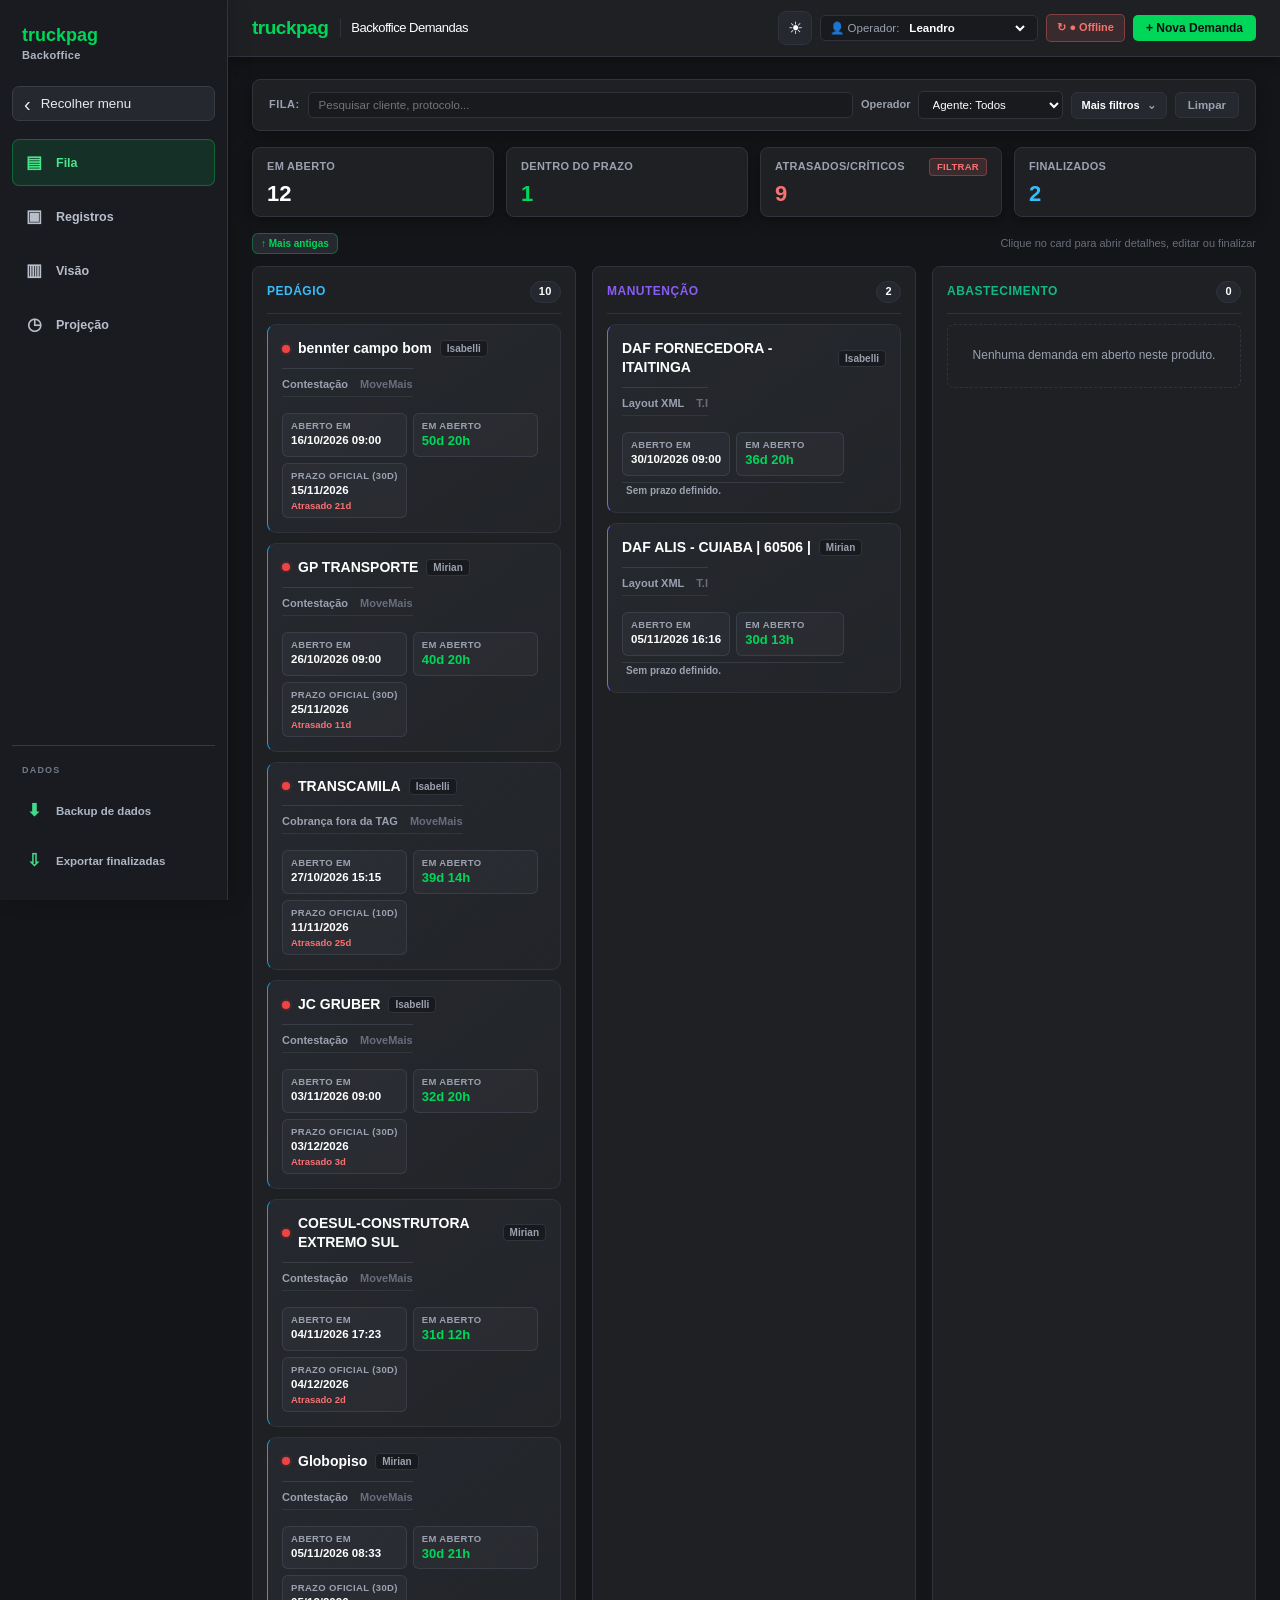
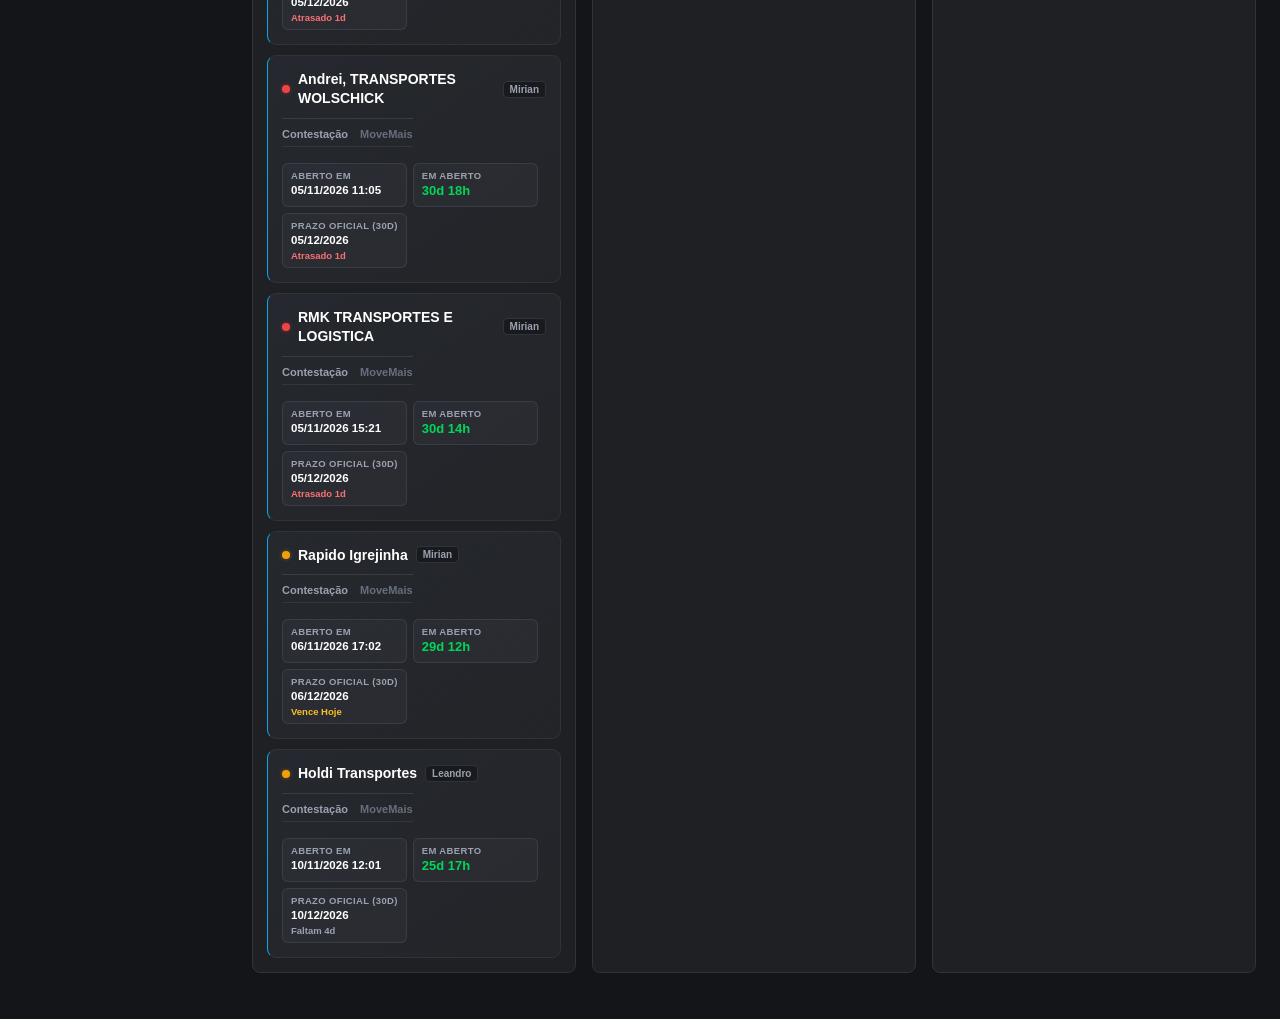
==== commit e9704aab: "Add files via upload" ====
--- a/index.html
+++ b/index.html
@@ -11,6 +11,22 @@
 </head>
 <body>
 
+  <aside class="app-sidebar" id="appSidebar">
+    <div class="sidebar-brand">truckpag <span>Backoffice</span></div>
+    <button class="sidebar-toggle" type="button" onclick="toggleSidebar()" aria-label="Expandir ou recolher menu"><span id="sidebarToggleIcon">‹</span><span class="sidebar-toggle-label">Recolher menu</span></button>
+    <nav class="sidebar-nav" aria-label="Navegação principal">
+      <button class="tab-btn active" id="btnTabQueue" onclick="switchMainTab('queue')"><span class="side-icon">▤</span><span class="side-label">Fila</span></button>
+      <button class="tab-btn" id="btnTabRecords" onclick="switchMainTab('records')"><span class="side-icon">▣</span><span class="side-label">Registros</span></button>
+      <button class="tab-btn" id="btnTabReport" onclick="switchMainTab('report')"><span class="side-icon">▥</span><span class="side-label">Visão</span></button>
+      <button class="tab-btn" id="btnTabProjection" onclick="switchMainTab('projection')"><span class="side-icon">◷</span><span class="side-label">Projeção</span></button>
+    </nav>
+    <div class="sidebar-tools">
+      <div class="sidebar-tools-label">DADOS</div>
+      <button type="button" class="sidebar-tool-btn" onclick="exportFullBackup()" title="Backup de dados"><span>⬇</span><span class="side-label">Backup de dados</span></button>
+      <button type="button" class="sidebar-tool-btn" onclick="exportArchivedCSV()" title="Exportar finalizadas"><span>⇩</span><span class="side-label">Exportar finalizadas</span></button>
+    </div>
+  </aside>
+
   <!-- Topbar -->
   <header class="topbar">
     <div class="brand-section">
@@ -19,16 +35,10 @@
       </div>
     </div>
 
-    <nav class="nav-tabs">
-      <button class="tab-btn active" id="btnTabRecords" onclick="switchMainTab('records')">
-        Fila Operacional & Registros
-      </button>
-      <button class="tab-btn" id="btnTabReport" onclick="switchMainTab('report')">
-        Relatório Gerencial (B.I. SLA)
-      </button>
-    </nav>
-
-    <div class="topbar-actions">
+
+
+    <div class="topbar-actions" id="operationalTopbarActions">
+      <button type="button" class="theme-toggle" id="themeToggle" onclick="toggleTheme()" title="Alternar tema claro/escuro" aria-label="Alternar tema"><span id="themeToggleIcon">☀</span></button>
       <div class="operator-pill" title="Sessão atual (preenchimento automático)">
         <span>👤 Operador:</span>
         <select id="activeOperatorSelect" onchange="handleActiveOperatorChange()"></select>
@@ -38,9 +48,6 @@
         ↻ ● Sincronizado
       </span>
 
-      <button class="btn-action" onclick="exportArchivedCSV()" title="Exportar demandas finalizadas em CSV">
-        Exportar Finalizadas
-      </button>
       <button class="btn-action primary" onclick="openNewModal()">
         + Nova Demanda
       </button>
@@ -50,91 +57,72 @@
   <main class="main-wrapper">
     
     <!-- TELA 1: FILA OPERACIONAL E REGISTROS -->
-    <div id="viewPaneRecords">
+    <div id="viewPaneQueue">
 
       <!-- FILTROS GERAIS (POSICIONADOS NO TOPO) -->
       <div class="filter-panel">
-        <div class="filter-row">
-          <div class="filter-items">
-            <span class="filter-label">Filtros da Fila:</span>
-            
+        <div class="filter-primary-row">
+          <div class="filter-primary-controls">
+            <span class="filter-label">Fila:</span>
+            <input type="text" class="input-compact filter-search" id="searchInput" placeholder="Pesquisar cliente, protocolo..." onkeyup="renderAll()" />
+            <label class="queue-operator-filter"><span>Operador</span><select class="input-compact" id="filterAgentSelect" onchange="renderAll()"><option value="">Todos</option></select></label>
+            <button type="button" class="filter-more-toggle" id="advancedFiltersToggle" onclick="toggleAdvancedFilters()" aria-expanded="false">Mais filtros <span>⌄</span></button>
+            <button type="button" class="btn-clear-filters" onclick="clearFilters()" title="Redefinir filtros para o padrão">Limpar</button>
+          </div>
+        </div>
+        <div class="filter-advanced-row" id="advancedFiltersPanel" style="display:none;">
+          <label class="filter-advanced-item"><span>Produto</span><select class="input-compact" id="filterProductSelect" onchange="renderAll()"><option value="">Todos os produtos</option><option value="PEDÁGIO">Pedágio</option><option value="ABASTECIMENTO">Abastecimento</option><option value="MANUTENÇÃO">Manutenção</option></select></label>
+          <label class="filter-advanced-item"><span>Mês</span>
             <select class="input-compact" id="filterMonthSelect" onchange="renderAll()">
-              <option value="11-2026" selected>Mês: 11-2026 (Vigente)</option>
-              <option value="10-2026">Mês: 10-2026</option>
-              <option value="09-2026">Mês: 09-2026</option>
-              <option value="08-2026">Mês: 08-2026</option>
-              <option value="07-2026">Mês: 07-2026</option>
-              <option value="">Mês: Todos</option>
+              <option value="11-2026" selected>11-2026 (Vigente)</option><option value="10-2026">10-2026</option><option value="09-2026">09-2026</option><option value="08-2026">08-2026</option><option value="07-2026">07-2026</option><option value="">Todos</option>
             </select>
-
-            <select class="input-compact" id="filterAgentSelect" onchange="renderAll()">
-              <option value="">Agente: Todos</option>
+          </label>
+          <label class="filter-advanced-item"><span>Solicitação</span>
+            <select class="input-compact" id="filterServiceSelect" onchange="renderAll()">
+              <option value="">Todas</option><option value="Contestação">Contestação</option><option value="Integração API">Integração API</option><option value="Exceção VPO">Exceção VPO</option><option value="Chamado T.I">Chamado T.I</option><option value="Layout XML">Layout XML</option><option value="Isenção">Isenção</option><option value="Logistica">Logística</option><option value="Cancelamento">Cancelamento</option><option value="Cobrança fora da TAG">Cobrança fora da TAG</option><option value="Outros">Outros</option>
             </select>
-
-            <select class="input-compact" id="filterProductSelect" onchange="renderAll()">
-              <option value="">Produto: Todos</option>
-              <option value="PEDÁGIO">Pedágio</option>
-              <option value="ABASTECIMENTO">Abastecimento</option>
-              <option value="MANUTENÇÃO">Manutenção</option>
+          </label>
+          <label class="filter-advanced-item"><span>Terceiro</span>
+            <select class="input-compact" id="filterThirdSelect" onchange="renderAll()">
+              <option value="">Todos</option><option value="MoveMais">MoveMais</option><option value="T.I">T.I</option><option value="Financeiro">Financeiro</option><option value="Cadastro">Cadastro</option><option value="Outros">Outros</option>
             </select>
-
-            <select class="input-compact" id="filterServiceSelect" onchange="renderAll()">
-              <option value="">Solicitação: Todas</option>
-              <option value="Contestação">Contestação</option>
-              <option value="Chamado T.I">Chamado T.I</option>
-              <option value="Isenção">Isenção</option>
-              <option value="Logistica">Logística</option>
-              <option value="Cancelamento">Cancelamento</option>
-              <option value="Cobrança fora da TAG">Cobrança fora da TAG</option>
-              <option value="Outros">Outros</option>
-            </select>
-
-            <select class="input-compact" id="filterThirdSelect" onchange="renderAll()">
-              <option value="">Terceiro: Todos</option>
-              <option value="MoveMais">MoveMais</option>
-              <option value="T.I">T.I</option>
-              <option value="Financeiro">Financeiro</option>
-              <option value="Cadastro">Cadastro</option>
-            </select>
-
-            <button type="button" class="btn-clear-filters" onclick="clearFilters()" title="Redefinir filtros para o padrão">
-              Limpar Filtros
-            </button>
-          </div>
-
-          <input type="text" class="input-compact" id="searchInput" placeholder="Pesquisar cliente, protocolo..." style="width:240px;" onkeyup="renderAll()" />
+          </label>
         </div>
       </div>
 
       <!-- PAINEL EXECUTIVO DE KPIS (RESPONDE AOS FILTROS) -->
       <div class="kpi-strip">
         <div class="kpi-box">
-          <span class="kpi-title">Demandas em Aberto</span>
+          <div class="kpi-head-row">
+            <span class="kpi-title">Em aberto</span>
+          </div>
           <span class="kpi-value" id="kpiTotalOpen">0</span>
-          <span class="kpi-sub">De acordo com o filtro</span>
         </div>
         <div class="kpi-box">
-          <span class="kpi-title">Dentro do Prazo</span>
+          <div class="kpi-head-row">
+            <span class="kpi-title">Dentro do prazo</span>
+          </div>
           <span class="kpi-value" style="color:var(--tp-green);" id="kpiOnTime">0</span>
-          <span class="kpi-sub">Retorno futuro seguro</span>
         </div>
         <div class="kpi-box clickable" id="kpiOverdueBox" onclick="toggleOverdueFilter()" title="Clique para filtrar apenas demandas atrasadas ou vencendo hoje">
-          <span class="kpi-title">Atenção / Atrasados</span>
+          <div class="kpi-head-row">
+            <span class="kpi-title">Atrasados/Críticos</span>
+            <span class="kpi-filter-tag" id="kpiOverdueSub">Filtrar</span>
+          </div>
           <span class="kpi-value" style="color:#F87171;" id="kpiOverdue">0</span>
-          <span class="kpi-sub" id="kpiOverdueSub">Clique para filtrar críticos</span>
         </div>
         <div class="kpi-box">
-          <span class="kpi-title">Finalizados</span>
+          <div class="kpi-head-row">
+            <span class="kpi-title">Finalizados</span>
+          </div>
           <span class="kpi-value" style="color:#38BDF8;" id="kpiFinalizedMonth">0</span>
-          <span class="kpi-sub">De acordo com o filtro</span>
         </div>
       </div>
       <!-- DEMANDAS EM ABERTO: 3 COLUNAS -->
       <section class="in-progress-section">
         <div class="section-title-bar">
           <h2>
-            Demandas Em Aberto por Produto
-            <span style="font-size:11px; color:var(--text-muted); font-weight:normal;" id="inProgressCountLabel"></span>
+            <button type="button" class="sort-toggle-btn" id="openSortToggle" onclick="toggleOpenSortMode()" title="Alternar ordenação da fila" aria-label="Ordenar demandas mais antigas primeiro">↑ Mais antigas</button>
           </h2>
           <span style="font-size:11px; color:var(--text-subtle);">
             Clique no card para abrir detalhes, editar ou finalizar
@@ -143,14 +131,6 @@
 
         <div class="product-columns-grid">
           <div class="product-column">
-            <div class="product-column-head" style="color:#D97706;">
-              Abastecimento
-              <span class="col-count-badge" id="countColAbast">0</span>
-            </div>
-            <div class="column-cards-list" id="colCardsAbast"></div>
-          </div>
-
-          <div class="product-column">
             <div class="product-column-head" style="color:#38BDF8;">
               Pedágio
               <span class="col-count-badge" id="countColPed">0</span>
@@ -159,19 +139,42 @@
           </div>
 
           <div class="product-column">
-            <div class="product-column-head" style="color:var(--tp-green);">
+            <div class="product-column-head" style="color:#8B5CF6;">
               Manutenção
               <span class="col-count-badge" id="countColManut">0</span>
             </div>
             <div class="column-cards-list" id="colCardsManut"></div>
           </div>
+
+          <div class="product-column">
+            <div class="product-column-head" style="color:#10B981;">
+              Abastecimento
+              <span class="col-count-badge" id="countColAbast">0</span>
+            </div>
+            <div class="column-cards-list" id="colCardsAbast"></div>
+          </div>
         </div>
       </section>
 
+    </div>
+
+    <!-- REGISTROS: SOMENTE DEMANDAS FINALIZADAS -->
+    <div id="viewPaneRecords" style="display:none;">
+      <div class="records-heading"><h2>Registros finalizados</h2><p>Histórico das demandas concluídas.</p></div>
+      <div class="records-filter-bar">
+        <input class="input-compact" id="recordsSearch" type="search" placeholder="Buscar cliente, placa ou protocolo" oninput="renderAll()">
+        <select class="input-compact" id="recordsProduct" onchange="renderAll()"><option value="">Todos os produtos</option><option value="PEDÁGIO">Pedágio</option><option value="ABASTECIMENTO">Abastecimento</option><option value="MANUTENÇÃO">Manutenção</option></select>
+        <select class="input-compact" id="recordsService" onchange="renderAll()"><option value="">Todas as solicitações</option><option>Cancelamento</option><option>Contestação</option><option>Isenção</option><option>Integração API</option><option>Exceção VPO</option><option>Cobrança fora da TAG</option><option>Layout XML</option><option>Logistica</option><option>Chamado T.I</option><option>Outros</option></select>
+        <select class="input-compact" id="recordsThird" onchange="renderAll()"><option value="">Todos os terceiros</option><option>MoveMais</option><option>Financeiro</option><option>T.I</option><option>Cadastro</option><option>Outros</option></select>
+        <select class="input-compact" id="recordsAgent" onchange="renderAll()"><option value="">Todos os operadores</option></select>
+        <input class="input-compact" id="recordsFrom" type="date" aria-label="Conclusão a partir de" onchange="renderAll()">
+        <input class="input-compact" id="recordsTo" type="date" aria-label="Conclusão até" onchange="renderAll()">
+        <button type="button" class="btn-clear-filters" onclick="clearRecordsFilters()">Limpar filtros</button>
+      </div>
       <!-- TABELA DE REGISTROS FINALIZADOS -->
       <div class="table-card">
         <div class="table-card-header">
-          <h3>✓ Histórico de Demandas Finalizadas (Concluídas)</h3>
+          <h3>✓ Demandas concluídas</h3>
           <span style="font-size:11px; color:#A7F3D0; font-weight:700;" id="finalizedCountLabel">0 demandas finalizadas</span>
         </div>
         <table class="dense-table">
@@ -184,6 +187,8 @@
               <th>Solicitação</th>
               <th>Terceiro Acionado</th>
               <th>SLA Final</th>
+              <th>SLA médio da solicitação</th>
+              <th>SLA oficial</th>
               <th>Agente</th>
               <th style="text-align:center;">Ações</th>
             </tr>
@@ -194,97 +199,38 @@
 
     </div>
 
-    <!-- ======================================================================
-         TELA 2: RELATÓRIO GERENCIAL EXECUTIVO DE B.I.
-         ====================================================================== -->
+    <!-- VISÃO GERENCIAL -->
     <div id="viewPaneReport" style="display:none;">
-      
-      <div class="sla-report-grid">
+      <div class="bi-page-heading"><div><span class="bi-eyebrow">INTELIGÊNCIA OPERACIONAL</span><h1>Visão</h1><p>Desempenho das demandas concluídas por produto, parceiro e solicitação.</p></div><div class="bi-period-chip" id="biPeriodCaption">Todo o histórico</div></div>
+      <div class="bi-filter-bar bi-filter-bar-premium">
+        <label>Período de conclusão <div class="bi-date-filter"><input id="biDateFrom" type="date" onchange="applyBiFilters()" aria-label="Data inicial"><span>até</span><input id="biDateTo" type="date" onchange="applyBiFilters()" aria-label="Data final"></div></label>
+        <label>Produto <select id="biFilterProduct" onchange="applyBiFilters()"><option value="">Todos os produtos</option><option value="PEDÁGIO">Pedágio</option><option value="ABASTECIMENTO">Abastecimento</option><option value="MANUTENÇÃO">Manutenção</option></select></label>
+        <label>Parceiro <select id="biFilterThird" onchange="applyBiFilters()"><option value="">Todos os parceiros</option><option value="MoveMais">MoveMais</option><option value="Financeiro">Financeiro</option><option value="T.I">T.I</option><option value="Cadastro">Cadastro</option><option value="Outros">Outros</option></select></label>
+        <button type="button" class="bi-clear-btn" onclick="clearBiFilters()">Limpar filtros</button>
+      </div>
+      <section class="bi-section bi-section-macro">
+        <div class="bi-section-heading"><div><span class="bi-step">01</span><div><h2>Resultado por produto</h2><p>Visão executiva do volume concluído e do SLA médio.</p></div></div><span class="bi-section-note">MACRO</span></div>
+        <div class="bi-product-grid" id="biProductCards"></div>
+      </section>
+      <section class="bi-section">
+        <div class="bi-section-heading"><div><span class="bi-step bi-step-blue">02</span><div><h2>Desempenho por parceiro</h2><p>Volume concluído e SLA médio por área responsável.</p></div></div><span class="bi-section-note">GESTÃO DE TERCEIROS</span></div>
         
-        <!-- CARD 1: SLA POR PRODUTO -->
-        <div class="sla-card col-6">
-          <div class="headline-box">
-            <div>
-              <div class="action-headline">SLA Médio por Produto (Tempo Real)</div>
-              <div class="action-sub">Consolidado com base no histórico integral da planilha</div>
-            </div>
-          </div>
-          <table class="exec-table">
-            <thead>
-              <tr>
-                <th>Produto</th>
-                <th>Volume Concluído</th>
-                <th>SLA Médio</th>
-                <th>Mediana</th>
-              </tr>
-            </thead>
-            <tbody id="productSlaTableBody"></tbody>
-          </table>
-        </div>
-
-        <!-- CARD 2: GRÁFICO DINÂMICO -->
-        <div class="sla-card col-6">
-          <div class="headline-box">
-            <div>
-              <div class="action-headline">Acompanhamento Dinâmico de SLA Operacional</div>
-              <div class="action-sub">Médias apuradas pelas categorias especificadas</div>
-            </div>
-          </div>
-          <div id="chartBarsContainer"></div>
-        </div>
-
-        <!-- CARD 3: COMPARATIVO DIRETO EXTERNO VS INTERNO -->
-        <div class="sla-card col-12">
-          <div class="headline-box" style="margin-bottom:8px;">
-            <div>
-              <div class="action-headline">Apropriação de Prazos por Categoria de Responsável</div>
-              <div class="action-sub">Comparativo de tempo para definição de SLAs sugeridos ao cliente</div>
-            </div>
-          </div>
-          <div style="display:grid; grid-template-columns: 1fr 1fr; gap:16px;">
-            <div style="background:var(--bg-card); padding:16px 20px; border-radius:6px; border:1px solid var(--border-subtle); border-left:4px solid #EF4444;">
-              <div style="display:flex; justify-content:space-between; align-items:center;">
-                <span style="font-weight:800; font-size:13px; color:#fff;">Parceiros Externos - Média</span>
-                <span style="color:#EF4444; font-size:16px; font-weight:900;" id="slaExternoMedia">16,3 dias</span>
-              </div>
-            </div>
-            <div style="background:var(--bg-card); padding:16px 20px; border-radius:6px; border:1px solid var(--border-subtle); border-left:4px solid var(--tp-green);">
-              <div style="display:flex; justify-content:space-between; align-items:center;">
-                <span style="font-weight:800; font-size:13px; color:#fff;">Setores Internos - Média</span>
-                <span style="color:var(--tp-green); font-size:16px; font-weight:900;" id="slaInternoMedia">11,6 dias</span>
-              </div>
-            </div>
-          </div>
-        </div>
-
-        <!-- CARD 4: MATRIZ COMPLETA DETALHADA -->
-        <div class="sla-card col-12">
-          <div class="headline-box">
-            <div>
-              <div class="action-headline">Matriz Consolidada de SLA por Solicitação & Responsável</div>
-              <div class="action-sub">Visão granular apurada a partir de todos os chamados finalizados</div>
-            </div>
-            <div class="gradient-legend">
-              <span>Ágil (≤5d)</span>
-              <div class="gradient-bar-sample"></div>
-              <span>Crítico (≥15d)</span>
-            </div>
-          </div>
-          <table class="exec-table">
-            <thead>
-              <tr>
-                <th>Segmento / Solicitação Especificada</th>
-                <th>Terceiro Responsável</th>
-                <th>Volume Concluído</th>
-                <th style="width:170px;">SLA Médio (Semáforo)</th>
-                <th>Mediana</th>
-              </tr>
-            </thead>
-            <tbody id="partnerMatrixTableBody"></tbody>
-          </table>
-        </div>
-
-      </div>
+        <div class="bi-compact-table-wrap"><table class="bi-data-table"><thead><tr><th>Parceiro</th><th>Volume concluído</th><th>SLA médio</th></tr></thead><tbody id="biPartnerBody"></tbody></table></div>
+      </section>
+      <section class="bi-section">
+        <div class="bi-section-heading"><div><span class="bi-step bi-step-purple">03</span><div><h2>Detalhamento por solicitação</h2><p>Volume, tempo médio realizado e prazo oficial quando definido.</p></div></div><span class="bi-section-note">VISÃO ANALÍTICA</span></div>
+        <div class="bi-micro-toolbar"><span id="biSolicitationCount">—</span><span>O SLA oficial é exibido somente nas solicitações com prazo formal.</span></div>
+        <div class="bi-compact-table-wrap"><table class="bi-data-table"><thead><tr><th>Solicitação</th><th>Produto</th><th>Parceiro</th><th>Volume concluído</th><th class="th-sla-medio">SLA médio</th><th class="th-sla-oficial">SLA oficial</th></tr></thead><tbody id="biSolicitationBody"></tbody></table></div>
+      </section>
+      <div class="bi-footnote">SLA médio calculado a partir das demandas concluídas com duração registrada. O SLA oficial é o prazo formal do parceiro; não representa o SLA do operador da ferramenta.</div>
+    </div>
+
+    <div id="viewPaneProjection" style="display:none;">
+      <section class="bi-section bi-projection-section projection-page-section">
+        <div class="bi-page-heading"><div><span class="bi-eyebrow">ACOMPANHAMENTO OPERACIONAL</span><h1>Projeção da fila atual</h1><p>Distribuição das demandas que ainda aguardam conclusão.</p></div></div>
+        <div class="bi-projection-grid"><div><h3>Demandas por parceiro</h3><div id="projectionVolumeChart" class="bi-horizontal-chart"></div></div><div><h3>Demandas por solicitação</h3><div id="projectionServiceChart" class="bi-horizontal-chart"></div></div></div>
+        <div class="bi-compact-table-wrap"><table class="bi-data-table"><thead><tr><th>Parceiro</th><th>Solicitação</th><th>Produto</th><th>Em aberto</th></tr></thead><tbody id="projectionBody"></tbody></table></div>
+      </section>
     </div>
 
   </main>
@@ -391,16 +337,18 @@
           <div class="edit-grid-2">
             <div>
               <label class="edit-label">Terceiro / Setor</label>
-              <select class="edit-select" id="editDrawerTerceiro">
+              <select class="edit-select" id="editDrawerTerceiro" required>
+                <option value="">Selecione o responsável...</option>
                 <option value="MoveMais">MoveMais</option>
                 <option value="ConnectCar">ConnectCar</option>
                 <option value="Financeiro">Financeiro</option>
                 <option value="T.I">T.I</option>
                 <option value="Cadastro">Cadastro</option>
+                <option value="Outros">Outros</option>
               </select>
             </div>
             <div>
-              <label class="edit-label">Data Prevista Retorno (DD/MM/AAAA)</label>
+              <label class="edit-label" id="editDrawerReturnLabel">Data Prevista Retorno (DD/MM/AAAA)</label>
               <input class="edit-input" type="text" id="editDrawerReturnDate" placeholder="DD/MM/AAAA" />
             </div>
           </div>
@@ -454,6 +402,10 @@
           <div class="detail-cell full">
             <div class="detail-cell-label">Terceiro / Setor Acionado</div>
             <div class="detail-cell-val" style="color:#38BDF8;" id="drawerThirdVal">-</div>
+          </div>
+          <div class="detail-cell full" id="drawerHistoricalSla" style="display:none;">
+            <div class="detail-cell-label">Indicador de SLA da Solicitação</div>
+            <div class="detail-cell-val" id="drawerHistoricalSlaValue">-</div>
           </div>
           <div class="detail-cell full" id="drawerDafCell" style="display:none;">
             <div class="detail-cell-label">Concessionária DAF & Município</div>
@@ -500,11 +452,11 @@
         </div>
 
         <div id="drawerProgressClocks" style="background:var(--bg-card); padding:10px 14px; border-radius:6px; border:1px solid var(--border-subtle); font-size:11.5px;">
-          <div style="font-weight:800; margin-bottom:3px; color:#fff;">Acompanhamento de Prazos</div>
-          <div id="drawerClockRem" style="font-weight:700;">-</div>
-          <div style="color:var(--tp-green); font-weight:800; margin-top:2px;" id="drawerClockElapsed">
-            Total em processo: -
-          </div>
+          <div style="font-weight:800; margin-bottom:7px; color:#fff;">Acompanhamento da demanda</div>
+          <div class="drawer-clock-row"><span>Data de abertura</span><strong id="drawerOpenedAt">-</strong></div>
+          <div class="drawer-clock-row"><span>Tempo em aberto</span><strong id="drawerClockElapsed">-</strong></div>
+          <div class="drawer-clock-row official-deadline-row"><span>Prazo oficial</span><strong id="drawerClockRem">Sem prazo oficial</strong></div>
+
         </div>
 
       </div>
@@ -553,11 +505,13 @@
         <div class="form-col-full">
           <label class="field-label">Terceiro / Setor *</label>
           <select class="field-select" name="terceiro" id="modalTerceiroSelect" required>
+            <option value="">Selecione o responsável...</option>
             <option value="MoveMais">MoveMais</option>
             <option value="ConnectCar">ConnectCar</option>
             <option value="Financeiro">Financeiro</option>
             <option value="T.I">T.I</option>
             <option value="Cadastro">Cadastro</option>
+            <option value="Outros">Outros</option>
           </select>
         </div>
 
@@ -588,16 +542,17 @@
 
         <div class="form-col-full" style="background:var(--bg-input); padding:10px; border-radius:6px; border:1px solid var(--border-subtle);">
           <div style="display:flex; justify-content:space-between; align-items:center; margin-bottom:4px;">
-            <label class="field-label" style="color:var(--tp-green); margin:0;">Data para Retorno ao Cliente *</label>
-            <button 
-              type="button" 
+            <label class="field-label" id="modalReturnDateLabel" style="color:var(--tp-green); margin:0;">Data para Retorno ao Cliente</label>
+            <button
+              id="btnCalculateReturnDate"
+              type="button"
               onclick="calculateModalReturnDate()"
               style="background:var(--bg-card); color:#fff; border:1px solid var(--border-subtle); border-radius:4px; padding:3px 8px; font-size:10.5px; font-weight:700; cursor:pointer;"
             >
               Calcular Prazo Estimado
             </button>
           </div>
-          <input class="field-input" type="date" name="returnDate" id="modalReturnDateInput" oninput="markManualReturnDate()" required />
+          <input class="field-input" type="date" name="returnDate" id="modalReturnDateInput" oninput="markManualReturnDate()" />
           <div style="font-size:10.5px; color:var(--tp-green); font-weight:700; margin-top:4px;" id="modalFeedbackText"></div>
         </div>
 
@@ -622,4 +577,4 @@
   <script defer src="js/ui.js"></script>
   <script defer src="js/bootstrap.js"></script>
 </body>
-</html>+</html>
--- a/css/styles.css
+++ b/css/styles.css
@@ -89,15 +89,15 @@
     .col-count-badge { font-size: 11px; padding: 2px 8px; border-radius: 12px; background: var(--bg-card); border: 1px solid var(--border-subtle); color: #fff; font-weight: 800; }
     .column-cards-list { display: flex; flex-direction: column; gap: 10px; flex: 1; }
 
-    .progress-card { background: var(--bg-card); border: 1px solid var(--border-subtle); border-radius: 6px; padding: 12px 14px; cursor: pointer; transition: all 0.15s; display: flex; flex-direction: column; gap: 6px; border-left: 4px solid transparent; position: relative; }
+    .progress-card { background: var(--bg-card); border: 1px solid var(--border-subtle); border-radius: 6px; padding: 10px 12px; cursor: pointer; transition: all 0.15s; display: flex; flex-direction: column; gap: 5px; border-left: 4px solid transparent; position: relative; }
     .progress-card:hover { transform: translateY(-2px); border-color: var(--border-focus); box-shadow: 0 6px 16px rgba(0,0,0,0.4); }
 
-    .progress-card.prod-pedagio { border-left-color: #0284C7; }
-    .progress-card.prod-abastecimento { border-left-color: #D97706; }
-    .progress-card.prod-manutencao { border-left-color: var(--tp-green); }
+    .progress-card.prod-pedagio { border-left-color: #0EA5E9; } /* Azulzinho */
+    .progress-card.prod-abastecimento { border-left-color: #10B981; } /* Verdinho */
+    .progress-card.prod-manutencao { border-left-color: #8B5CF6; } /* Roxinho */
 
     .card-top-meta { display: flex; justify-content: space-between; align-items: center; gap: 8px; }
-    .card-client-title { font-weight: 800; font-size: 13.5px; color: #fff; white-space: nowrap; overflow: hidden; text-overflow: ellipsis; }
+    .card-client-title { font-weight: 800; font-size: 12.5px; color: #fff; white-space: nowrap; overflow: hidden; text-overflow: ellipsis; }
     .card-agent-pill { font-size: 10px; font-weight: 700; color: var(--text-muted); background: var(--bg-input); padding: 1px 6px; border-radius: 4px; border: 1px solid var(--border-subtle); flex-shrink: 0; }
     .card-solicitation-line { font-size: 11.5px; color: var(--text-muted); display: flex; align-items: center; justify-content: space-between; gap: 6px; }
     .card-solicitation-line strong { color: #E2E8F0; }
@@ -142,7 +142,7 @@
     .mini-track { width: 100%; height: 7px; background: var(--bg-input); border-radius: 4px; overflow: hidden; margin-top: 4px; }
     .mini-fill { height: 100%; border-radius: 4px; transition: width 0.3s ease; }
 
-    .chart-bar-item { display: flex; align-items: center; gap: 10px; margin-bottom: 10px; font-size: 11.5px; }
+    .chart-bar-item { display: flex; align-items: center; gap: 10px; margin-bottom: 8px; font-size: 11.5px; }
     .bar-label { width: 220px; font-weight: 700; white-space: nowrap; overflow: hidden; text-overflow: ellipsis; color: #E2E8F0; }
     .bar-track { flex: 1; height: 16px; background: var(--bg-input); border-radius: 3px; overflow: hidden; display: flex; align-items: center; }
     .bar-fill { height: 100%; border-radius: 3px; }
@@ -187,8 +187,8 @@
     .edit-input:focus, .edit-select:focus, .edit-textarea:focus { border-color: var(--border-focus); }
 
     .pareceres-box { background: var(--bg-card); border: 1px solid var(--border-subtle); border-radius: 8px; padding: 14px; }
-    .pareceres-header { font-size: 12px; font-weight: 800; color: #fff; border-bottom: 1px solid var(--border-subtle); padding-bottom: 6px; margin-bottom: 10px; }
-    .pareceres-step { margin-bottom: 10px; font-size: 11.5px; }
+    .pareceres-header { font-size: 12px; font-weight: 800; color: #fff; border-bottom: 1px solid var(--border-subtle); padding-bottom: 6px; margin-bottom: 8px; }
+    .pareceres-step { margin-bottom: 8px; font-size: 11.5px; }
     .step-time { font-size: 10.5px; color: var(--text-muted); font-family: monospace; font-weight: 600; }
     .step-title { font-weight: 800; color: #fff; margin-top: 1px; }
     .step-desc { color: var(--text-muted); font-size: 11px; margin-top: 1px; }
@@ -232,3 +232,404 @@
 
 .card-priority-pill.risk-neutral { color: #9BA1B0; background: rgba(155,161,176,.10); border-color: rgba(155,161,176,.28); }
 .sla-risk-fill.risk-neutral { background: #687080; }
+
+/* Filtros simplificados e alternância de ordenação */
+.filter-primary-row { display:flex; align-items:center; justify-content:space-between; gap:10px; }
+.filter-primary-controls { display:flex; align-items:center; flex-wrap:wrap; gap:8px; width:100%; }
+.filter-search { min-width:220px; flex:1 1 260px; }
+.filter-more-toggle, .sort-toggle-btn { border:1px solid var(--border-subtle); background:var(--bg-card); color:var(--text-main); border-radius:6px; padding:6px 10px; font-size:11px; font-weight:700; cursor:pointer; white-space:nowrap; }
+.filter-more-toggle:hover, .sort-toggle-btn:hover { border-color:var(--border-focus); }
+.filter-more-toggle span { margin-left:4px; color:var(--text-muted); }
+.filter-advanced-row { align-items:flex-end; flex-wrap:wrap; gap:10px; padding-top:12px; margin-top:10px; border-top:1px solid var(--border-subtle); }
+.filter-advanced-item { display:flex; flex-direction:column; gap:4px; color:var(--text-muted); font-size:10px; font-weight:700; text-transform:uppercase; letter-spacing:.3px; }
+.sort-toggle-btn { font-size:10px; padding:4px 8px; color:var(--tp-green); border-color:var(--tp-green-border); }
+.official-sla-item { border-left:2px solid var(--tp-green); padding-left:8px; }
+@media (max-width:700px) { .filter-search { flex-basis:100%; } .section-title-bar { align-items:flex-start; flex-direction:column; gap:8px; } }
+
+
+/* Cartões de demanda: leitura rápida, contraste e hierarquia previsível */
+.progress-card.card-readable { appearance:none; font-family:inherit; width:100%; text-align:left; color:var(--text-main); gap:10px; padding:14px; border-radius:9px; background:linear-gradient(145deg,var(--bg-card),rgba(255,255,255,.018)); }
+.card-readable-head { display:flex; align-items:flex-start; justify-content:space-between; gap:10px; }
+.card-readable .card-client-title { font-size:14px; line-height:1.35; white-space:normal; overflow-wrap:anywhere; }
+.card-readable-service { display:flex; flex-wrap:wrap; align-items:center; gap:6px 12px; color:var(--text-main); font-size:12px; font-weight:800; }
+.card-third-label { color:var(--text-muted); font-size:11px; font-weight:600; }
+.card-metrics-grid { display:grid; grid-template-columns:repeat(2,minmax(0,1fr)); gap:8px; margin-top:2px; }
+.card-metric { min-width:0; display:flex; flex-direction:column; gap:4px; padding:9px 10px; border:1px solid var(--border-subtle); border-radius:7px; background:var(--bg-input); }
+.card-metric-label { color:var(--text-muted); font-size:10px; font-weight:800; letter-spacing:.35px; text-transform:uppercase; }
+.card-metric-value { color:#fff; font-size:11.5px; line-height:1.3; font-weight:800; overflow-wrap:anywhere; }
+.card-elapsed-value { color:var(--tp-green); font-size:13.5px; }
+.card-no-official { background:rgba(148,163,184,.055); }
+.card-deadline-state { color:var(--text-muted); font-size:10px; font-weight:700; }
+.card-deadline-state.late { color:#F87171; }
+.card-deadline-state.today { color:#FBBF24; }
+.card-readable-foot { display:flex; align-items:center; justify-content:space-between; gap:8px; padding-top:2px; }
+.card-open-hint { color:var(--text-subtle); font-size:10px; font-weight:700; }
+.empty-column-state { padding:22px 10px; text-align:center; color:var(--text-muted); font-size:12px; border:1px dashed var(--border-subtle); border-radius:7px; }
+.drawer-clock-row { display:flex; justify-content:space-between; align-items:flex-start; gap:14px; padding:7px 0; border-top:1px solid var(--border-subtle); }
+.drawer-clock-row span { color:var(--text-muted); font-size:11px; font-weight:700; }
+.drawer-clock-row strong { color:#fff; text-align:right; font-size:12px; }
+.official-deadline-row strong { color:var(--tp-green); }
+.report-view-switch { display:flex; flex-wrap:wrap; gap:7px; margin-bottom:14px; }
+.report-view-btn { border:1px solid var(--border-subtle); background:var(--bg-card); color:var(--text-muted); border-radius:7px; padding:9px 14px; font-size:12px; font-weight:800; cursor:pointer; }
+.report-view-btn.active { color:var(--tp-green); border-color:var(--tp-green-border); background:var(--tp-green-subtle); }
+.report-extra-grid { margin-top:0; }
+.report-table-wrap { width:100%; overflow-x:auto; }
+@media(max-width:560px) { .card-metrics-grid { grid-template-columns:1fr 1fr; } .card-readable-head { flex-direction:column; } .card-agent-pill { align-self:flex-start; } .drawer-clock-row { flex-direction:column; gap:3px; } .drawer-clock-row strong { text-align:left; } }
+
+
+/* Ajustes de navegação, legibilidade e B.I. */
+.records-heading { margin: 8px 0 16px; }
+.records-heading h2 { margin: 0 0 4px; font-size: 20px; color: var(--text-main); }
+.records-heading p { margin: 0; color: var(--text-muted); font-size: 12px; }
+.card-no-official-note { grid-column: 1 / -1; color: var(--text-muted); font-size: 11px; font-weight: 700; padding-top: 2px; }
+.card-finance-return { border-color: rgba(56,189,248,.35); }
+.bi-drill-breadcrumb { color: var(--text-muted); font-size: 12px; font-weight: 700; margin: -4px 0 12px; }
+.bi-drill-link { border: 0; background: transparent; color: #7DD3FC; font: inherit; font-weight: 800; cursor: pointer; padding: 3px 0; text-align: left; }
+.bi-drill-link:hover { color: #BAE6FD; text-decoration: underline; }
+.bi-drill-link:disabled { color: var(--text-main); cursor: default; text-decoration: none; }
+.monthly-sla-chart { min-height: 180px; display: flex; align-items: flex-end; gap: 14px; padding: 18px 8px 8px; margin-bottom: 16px; border-bottom: 1px solid var(--border-subtle); overflow-x: auto; }
+.monthly-bar-item { min-width: 54px; height: 150px; display: flex; flex-direction: column; align-items: center; justify-content: flex-end; gap: 6px; }
+.monthly-bar-value { color: var(--text-main); font-size: 10px; font-weight: 800; }
+.monthly-bar-track { height: 112px; width: 28px; display: flex; align-items: flex-end; background: rgba(148,163,184,.12); border-radius: 5px 5px 0 0; overflow: hidden; }
+.monthly-bar-fill { width: 100%; background: linear-gradient(180deg,#38BDF8,#0EA5E9); border-radius: 5px 5px 0 0; }
+.monthly-bar-label { color: var(--text-muted); font-size: 10px; white-space: nowrap; }
+input[type="date"], input[type="datetime-local"], input[type="month"] { color-scheme: light; background-color: #fff !important; color: #172033 !important; border-color: #CBD5E1 !important; }
+input[type="date"]::-webkit-calendar-picker-indicator { filter: none; opacity: 1; cursor: pointer; }
+@media (max-width: 900px) { .topbar-actions { flex-wrap: wrap; } .nav-tabs { flex-wrap: wrap; } }
+
+.bi-filter-bar { display:flex; align-items:end; flex-wrap:wrap; gap:12px; padding:12px 14px; margin:0 0 14px; background:var(--bg-card); border:1px solid var(--border-subtle); border-radius:9px; }
+.bi-filter-bar label { display:flex; flex-direction:column; gap:5px; color:var(--text-muted); font-size:11px; font-weight:800; }
+.bi-filter-bar select { min-width:160px; padding:8px 10px; border-radius:6px; border:1px solid var(--border-subtle); background:var(--bg-main); color:var(--text-main); }
+
+/* Navegação lateral recolhível */
+.nav-tabs{display:none!important}
+.app-sidebar{position:fixed;inset:0 auto 0 0;width:228px;background:#191b20;border-right:1px solid var(--border-subtle);z-index:120;display:flex;flex-direction:column;padding:18px 12px;transition:width .18s ease;box-shadow:4px 0 18px rgba(0,0,0,.18)}
+.sidebar-brand{font-size:18px;font-weight:900;color:var(--tp-green);padding:4px 10px 22px;white-space:nowrap}.sidebar-brand span{display:block;color:#aeb4c0;font-size:11px;font-weight:600;letter-spacing:.3px}
+.sidebar-toggle{display:flex;align-items:center;gap:10px;background:#25282e;border:1px solid #383c45;color:#e7eaf0;border-radius:7px;padding:9px 11px;cursor:pointer;margin-bottom:18px;text-align:left}.sidebar-toggle span:first-child{font-size:20px;line-height:14px}.sidebar-nav{display:flex;flex-direction:column;gap:7px}.sidebar-nav .tab-btn{display:flex;align-items:center;gap:12px;text-align:left;width:100%;padding:12px 11px;border:1px solid transparent;background:transparent;color:#b8beca;border-radius:7px;font-size:12.5px;font-weight:750;white-space:nowrap}.sidebar-nav .tab-btn:hover{background:#25282e;color:#fff}.sidebar-nav .tab-btn.active{background:rgba(0,214,89,.12);border-color:rgba(0,214,89,.32);color:#48e58a}.side-icon{width:20px;text-align:center;font-size:17px;flex:none}.topbar,.main-wrapper{margin-left:228px;transition:margin-left .18s ease}.topbar{position:sticky}.main-wrapper{width:auto;max-width:none;padding:22px 24px}
+body.sidebar-collapsed .app-sidebar{width:68px;padding-inline:9px}body.sidebar-collapsed .sidebar-brand span,body.sidebar-collapsed .sidebar-toggle-label,body.sidebar-collapsed .side-label{display:none}body.sidebar-collapsed .sidebar-brand{font-size:0;padding:7px 8px 22px}body.sidebar-collapsed .sidebar-brand:first-letter{font-size:18px}body.sidebar-collapsed .sidebar-toggle{justify-content:center;padding:10px 5px}body.sidebar-collapsed .sidebar-nav .tab-btn{justify-content:center;padding:12px 5px}body.sidebar-collapsed .topbar,body.sidebar-collapsed .main-wrapper{margin-left:68px}
+/* Campos de seleção com lista clara e legível */
+select,.input-compact,.bi-filter-bar select,.operator-pill select{color-scheme:dark}select option{background:#1e2024!important;color:#f2f5f9!important}.bi-filter-bar select{background:#171d25!important;color:#e8edf5!important;border-color:#3c4858!important}.bi-filter-bar select:focus{outline:2px solid #00d659;outline-offset:1px}
+.bi-micro-summary{display:flex;gap:10px;flex-wrap:wrap;margin:0 0 14px}.bi-micro-summary span{background:#242830;border:1px solid #383d48;border-radius:7px;padding:8px 12px;color:#dce2eb;font-size:11px}.bi-micro-summary strong{color:#fff;margin-right:5px}.projection-volume-chart{display:grid;grid-template-columns:repeat(auto-fit,minmax(150px,1fr));gap:10px;margin:12px 0 18px}.projection-volume-item{background:#242830;border:1px solid #383d48;border-radius:8px;padding:12px}.projection-volume-head{display:flex;justify-content:space-between;gap:8px;font-weight:800;font-size:11px;color:#e8edf5}.projection-volume-track{height:8px;background:#15171b;border-radius:8px;overflow:hidden;margin-top:10px}.projection-volume-fill{height:100%;background:linear-gradient(90deg,#1686cf,#00d659);border-radius:8px}
+@media(max-width:760px){.app-sidebar{width:68px;padding-inline:9px}.sidebar-brand span,.sidebar-toggle-label,.side-label{display:none}.sidebar-brand{font-size:0}.sidebar-brand:first-letter{font-size:18px}.sidebar-nav .tab-btn{justify-content:center;padding:12px 5px}.topbar,.main-wrapper{margin-left:68px}.main-wrapper{padding:14px 10px}.topbar{padding:10px}}
+
+/* B.I executivo: hierarquia visual, métricas e gráficos comparativos */
+.sidebar-tools{margin-top:auto;padding-top:18px;border-top:1px solid #343943;display:flex;flex-direction:column;gap:7px}.sidebar-tools-label{padding:0 10px 5px;color:#707987;font-size:9px;font-weight:900;letter-spacing:1.2px}.sidebar-tool-btn{display:flex;align-items:center;gap:12px;width:100%;padding:10px 11px;border:1px solid transparent;border-radius:7px;background:transparent;color:#aeb7c5;text-align:left;font-size:11.5px;font-weight:700;cursor:pointer;white-space:nowrap}.sidebar-tool-btn:hover{background:#25282e;color:#fff;border-color:#383c45}.sidebar-tool-btn>span:first-child{width:20px;text-align:center;font-size:17px;color:#42d98a;flex:none}body.sidebar-collapsed .sidebar-tools-label,body.sidebar-collapsed .sidebar-tool-btn .side-label{display:none}body.sidebar-collapsed .sidebar-tool-btn{justify-content:center;padding:11px 4px}
+.queue-operator-filter{display:flex;align-items:center;gap:7px;color:var(--text-muted);font-size:11px;font-weight:800}.queue-operator-filter .input-compact{min-width:145px}
+.records-filter-bar{display:flex;align-items:center;flex-wrap:wrap;gap:8px;margin:0 0 14px;padding:12px;background:var(--bg-card);border:1px solid var(--border-subtle);border-radius:9px}.records-filter-bar .input-compact{min-width:135px;max-width:210px}.records-filter-bar input[type=search]{min-width:220px;flex:1}
+.bi-page-heading{display:flex;justify-content:space-between;align-items:flex-end;gap:16px;margin:5px 0 18px}.bi-eyebrow{font-size:9px;font-weight:900;letter-spacing:1.5px;color:#45d995}.bi-page-heading h1{font-size:26px;line-height:1.1;margin:5px 0;color:#f5f7fb}.bi-page-heading p{font-size:12px;color:var(--text-muted);margin:0}.bi-period-chip{padding:7px 11px;border:1px solid #344252;border-radius:20px;background:#1d2732;color:#a8d9f3;font-size:10px;font-weight:800;white-space:nowrap}
+.bi-filter-bar-premium{background:linear-gradient(120deg,#202832,#1d222a);border:1px solid #35404d;border-radius:10px;padding:13px 15px;gap:14px;align-items:flex-end}.bi-filter-bar-premium label{color:#aeb9c8;font-size:10px}.bi-filter-bar-premium select,.bi-date-filter input{min-width:155px;padding:9px 10px;border:1px solid #3c4858;border-radius:7px;background:#171d25!important;color:#e8edf5!important;color-scheme:dark}.bi-date-filter{display:flex;align-items:center;gap:8px}.bi-date-filter span{color:#788596;font-size:10px}.bi-date-filter input{min-width:135px}.bi-clear-btn{border:1px solid #455364;border-radius:7px;background:#2a3440;color:#d6e0eb;padding:9px 13px;font-size:10px;font-weight:800;cursor:pointer}.bi-clear-btn:hover{background:#354354}
+.bi-section{margin:18px 0 0;padding:17px 18px 16px;background:linear-gradient(145deg,#20242b,#1b1f25);border:1px solid #343b46;border-radius:12px;box-shadow:0 8px 24px rgba(0,0,0,.12)}.bi-section-macro{border-top:2px solid #38c98a}.bi-section-heading{display:flex;align-items:center;justify-content:space-between;gap:12px;margin-bottom:15px}.bi-section-heading>div{display:flex;align-items:center;gap:11px}.bi-section-heading h2{font-size:14px;color:#f2f5f9;margin:0 0 3px}.bi-section-heading p{font-size:10.5px;color:#8e9aaa;margin:0}.bi-step{display:grid;place-items:center;width:30px;height:30px;border-radius:9px;background:rgba(52,211,153,.14);color:#48dfa0;font-size:10px;font-weight:900}.bi-step-blue{background:rgba(56,189,248,.14);color:#5cc8f5}.bi-step-purple{background:rgba(167,139,250,.15);color:#b7a0ff}.bi-step-orange{background:rgba(251,146,60,.15);color:#ffae65}.bi-section-note{font-size:8px;letter-spacing:1.2px;color:#738092;font-weight:900}
+.bi-product-grid{display:grid;grid-template-columns:repeat(3,minmax(0,1fr));gap:12px}.bi-product-card{position:relative;overflow:hidden;padding:15px 16px 12px;border:1px solid #3a424d;border-radius:10px;background:#252b34}.bi-product-card:before{content:"";position:absolute;inset:0 auto 0 0;width:3px;background:#42c9ee}.bi-product-green:before{background:#43d69a}.bi-product-purple:before{background:#a78bfa}.bi-product-card-top{display:flex;align-items:center;justify-content:space-between;color:#dce4ee;font-size:10px;font-weight:900;letter-spacing:.7px}.bi-product-card-top i{width:7px;height:7px;border-radius:50%;background:#42c9ee;box-shadow:0 0 12px #42c9ee88}.bi-product-green .bi-product-card-top i{background:#43d69a;box-shadow:0 0 12px #43d69a88}.bi-product-purple .bi-product-card-top i{background:#a78bfa;box-shadow:0 0 12px #a78bfa88}.bi-product-kpis{display:grid;grid-template-columns:1fr 1fr;gap:12px;margin:16px 0 12px}.bi-product-kpis>div+div{border-left:1px solid #3d4652;padding-left:13px}.bi-product-kpis strong{display:block;color:#fff;font-size:23px;line-height:1.1;font-weight:850;white-space:nowrap}.bi-product-kpis small{display:block;color:#93a0b0;font-size:9px;margin-top:5px}.bi-product-card-foot{padding-top:9px;border-top:1px solid #343d48;color:#758294;font-size:9px}
+.bi-horizontal-chart{display:flex;flex-direction:column;gap:10px;margin:8px 0 14px}.bi-bar-row{display:grid;grid-template-columns:minmax(100px,150px) 1fr 28px;align-items:center;gap:10px}.bi-bar-label{font-size:10px;color:#cbd5e1;font-weight:750;overflow:hidden;text-overflow:ellipsis;white-space:nowrap}.bi-bar-track{height:10px;background:#111820;border-radius:20px;overflow:hidden;border:1px solid #313c49}.bi-bar-fill{height:100%;border-radius:20px;background:linear-gradient(90deg,#168acb,#45c4f2)}.bi-fill-cyan{background:linear-gradient(90deg,#0ea5e9,#67e8f9)}.bi-fill-orange{background:linear-gradient(90deg,#ea8a35,#fbbf65)}.bi-bar-value{font-size:10px;color:#f0f4f8;text-align:right}.bi-empty{font-size:11px;color:#8995a4;padding:10px 0}.bi-compact-table-wrap{overflow-x:auto;border:1px solid #343d48;border-radius:8px}.bi-data-table{width:100%;border-collapse:collapse;text-align:left;min-width:570px}.bi-data-table thead{background:#252d37}.bi-data-table th{padding:10px 12px;color:#8f9cac;font-size:9px;text-transform:uppercase;letter-spacing:.6px;font-weight:900}.bi-data-table td{padding:11px 12px;border-top:1px solid #303844;color:#d7dee8;font-size:10.5px}.bi-data-table tbody tr:hover{background:#252c35}.bi-data-table td strong{color:#fff}.bi-partner-tag{display:inline-block;padding:4px 8px;border-radius:5px;background:#263746;border:1px solid #34536a;color:#9cdbf4;font-size:9px;font-weight:850}.bi-micro-toolbar{display:flex;justify-content:space-between;gap:10px;flex-wrap:wrap;margin:-3px 0 10px;color:#8492a3;font-size:9px}.bi-no-sla{color:#8994a3;font-style:italic}.bi-projection-grid{display:grid;grid-template-columns:1fr 1fr;gap:22px;margin-bottom:12px}.bi-projection-grid h3{font-size:10px;color:#aeb9c8;margin:0 0 12px;text-transform:uppercase;letter-spacing:.6px}.bi-projection-section{border-top:2px solid #d99045}.bi-footnote{margin:12px 2px 2px;color:#758294;font-size:9px;line-height:1.5}
+@media(max-width:900px){.bi-product-grid{grid-template-columns:1fr}.bi-projection-grid{grid-template-columns:1fr}.bi-page-heading{align-items:flex-start;flex-direction:column}.bi-filter-bar-premium{align-items:stretch}.bi-date-filter{flex-wrap:wrap}.records-filter-bar .input-compact{max-width:none;flex:1}.bi-bar-row{grid-template-columns:95px 1fr 24px}}
+.card-readable-service{padding:9px 0 10px;border-top:1px solid rgba(148,163,184,.18);border-bottom:1px solid rgba(148,163,184,.18)}.card-metrics-grid{padding-top:2px}.card-metric{padding:4px 7px;border-radius:6px;background:rgba(148,163,184,.045)}.card-no-official-note{padding:8px 9px;border-top:1px solid rgba(148,163,184,.16);border-radius:0 0 5px 5px}
+.bi-product-clickable{cursor:pointer;transition:transform .15s ease,border-color .15s ease,background .15s ease}.bi-product-clickable:hover{transform:translateY(-2px);border-color:#5a7188;background:#2a323d}.bi-bar-clickable{cursor:pointer;border-radius:7px;padding:3px 5px;margin:-3px -5px;transition:background .12s ease}.bi-bar-clickable:hover,.bi-bar-clickable:focus{background:#2a3440;outline:1px solid #4b647b}
+
+
+/* Alternância global de tema */
+.theme-toggle{width:34px;height:34px;display:grid;place-items:center;border:1px solid var(--border-subtle);border-radius:8px;background:var(--bg-card);color:var(--text-main);font-size:17px;cursor:pointer;line-height:1}.theme-toggle:hover{border-color:var(--tp-green);transform:translateY(-1px)}
+body.theme-light{--bg-base:#F1F5F9;--bg-surface:#F8FAFC;--bg-card:#FFFFFF;--bg-input:#F1F5F9;--border-subtle:#E2E8F0;--border-focus:#00D659;--text-main:#1E293B;--text-muted:#475569;--text-subtle:#64748B;--card-shadow:0 2px 8px rgba(15, 23, 42, 0.05);background:var(--bg-base);color:var(--text-main)}
+body.theme-light .topbar,body.theme-light .filter-panel,body.theme-light .kpi-box,body.theme-light .product-column,body.theme-light .table-card,body.theme-light .records-filter-bar,body.theme-light .bi-filter-bar,body.theme-light .bi-section,body.theme-light .drawer-content,body.theme-light .modal-content{background:#fff!important;color:#1b2430;border-color:#d7dee7}
+body.theme-light .app-sidebar{background:#fff;border-color:#d7dee7}body.theme-light .sidebar-brand span{color:#647184}body.theme-light .sidebar-toggle{background:#f1f4f7;border-color:#d7dee7;color:#344054}body.theme-light .sidebar-nav .tab-btn{color:#586579}body.theme-light .sidebar-nav .tab-btn:hover{background:#f1f5f8;color:#17212d}body.theme-light .sidebar-nav .tab-btn.active{background:#e7f8ef;color:#087d40;border-color:#b7e7ca}body.theme-light .sidebar-tools{border-color:#d7dee7}body.theme-light .sidebar-tool-btn{color:#586579}body.theme-light .sidebar-tool-btn:hover{background:#f1f5f8;color:#17212d}
+body.theme-light .brand-logo-text span{color:#263241}body.theme-light .operator-pill{background:#f5f7fa;color:#586579;border-color:#d7dee7}body.theme-light .operator-pill select{color:#263241}body.theme-light .sync-status{background:#e7f8ef}body.theme-light .btn-action{background:#f3f6f9;color:#263241;border-color:#d7dee7}
+body.theme-light .input-compact,body.theme-light input,body.theme-light select,body.theme-light textarea,body.theme-light .bi-filter-bar select,body.theme-light .bi-date-filter input{background:#f7f9fb!important;color:#1b2430!important;border-color:#cbd5e1!important;color-scheme:light!important}body.theme-light select option{background:#fff!important;color:#1b2430!important}
+body.theme-light .bi-page-heading h1,body.theme-light .bi-section-heading h2,body.theme-light .bi-product-kpis strong,body.theme-light .bi-data-table td strong,body.theme-light .bi-bar-value,body.theme-light .bi-product-card-top,body.theme-light .card-client-title,body.theme-light .drawer-client-title{color:#1b2430!important}body.theme-light .bi-page-heading p,body.theme-light .bi-section-heading p,body.theme-light .bi-section-note,body.theme-light .bi-micro-toolbar,body.theme-light .bi-footnote{color:#657386}body.theme-light .bi-product-card,body.theme-light .bi-data-table thead,body.theme-light .bi-data-table tbody tr:hover,body.theme-light .bi-compact-table-wrap{background:#f7f9fb;border-color:#d7dee7}body.theme-light .bi-data-table th{color:#526174}body.theme-light .bi-data-table td{color:#344054;border-color:#e2e8f0}body.theme-light .bi-bar-label{color:#344054}body.theme-light .bi-bar-track{background:#e8edf3;border-color:#d7dee7}body.theme-light .bi-bar-value{color:#263241}body.theme-light .bi-partner-tag{background:#eaf4fb;border-color:#c9e0f0;color:#245b7a}body.theme-light .bi-product-kpis small{color:#68778a}body.theme-light .bi-product-kpis>div+div{border-color:#dbe2ea}
+body.theme-light .progress-card,body.theme-light .product-column-head,body.theme-light .empty-column-state{color:#263241}body.theme-light .progress-card{background:#fff;border-color:#d7dee7}body.theme-light .card-readable-service,body.theme-light .card-no-official-note{border-color:#e2e8f0}body.theme-light .dense-table th{background:#eef2f6;color:#526174}body.theme-light .dense-table td{color:#344054;border-color:#e2e8f0}body.theme-light .dense-table tr:hover{background:#f5f8fb}body.theme-light .drawer-header,body.theme-light .drawer-section{border-color:#e2e8f0}body.theme-light .drawer-content p,body.theme-light .drawer-content span{color:inherit}
+body.theme-light .modal-overlay{background:rgba(22,32,45,.38)}body.theme-light .modal-content{box-shadow:0 18px 55px rgba(20,35,55,.2)}
+.projection-page-section{margin-top:0}
+
+/* Correções explícitas de contraste para o Tema Claro */
+body.theme-light .kpi-value, 
+body.theme-light .card-metric-value,
+body.theme-light .card-solicitation-line strong,
+body.theme-light .detail-cell-val,
+body.theme-light .contact-clean-phone,
+body.theme-light .step-title,
+body.theme-light .drawer-clock-row strong,
+body.theme-light .action-headline,
+body.theme-light .drawer-client-title,
+body.theme-light .card-client-title { color: #1E293B !important; }
+
+body.theme-light .progress-card { background: #FFFFFF; border-color: #E2E8F0; }
+body.theme-light .progress-card:hover { background: #F8FAFC; border-color: #CBD5E1; }
+body.theme-light .card-metric { background: #F1F5F9; border-color: #E2E8F0; }
+
+body.theme-light .detail-cell, body.theme-light .contact-clean-box, body.theme-light .pareceres-box, body.theme-light #drawerProgressClocks {
+    background: #FFFFFF; border-color: #E2E8F0;
+}
+body.theme-light .complementary-text, body.theme-light .edit-input, body.theme-light .edit-select, body.theme-light .edit-textarea {
+    background: #F1F5F9; border-color: #CBD5E1; color: #1E293B;
+}
+
+/* Correção definitiva de TODOS os textos brancos no Tema Claro */
+body.theme-light .kpi-value, 
+body.theme-light .card-metric-value,
+body.theme-light .card-solicitation-line strong,
+body.theme-light .detail-cell-val,
+body.theme-light .contact-clean-phone,
+body.theme-light .step-title,
+body.theme-light .drawer-clock-row strong,
+body.theme-light .action-headline,
+body.theme-light .drawer-client-title,
+body.theme-light .card-client-title,
+body.theme-light .section-title-bar h2,
+body.theme-light .pareceres-header,
+body.theme-light #drawerProgressClocks div,
+body.theme-light .bi-section-heading h2,
+body.theme-light .bi-page-heading h1,
+body.theme-light .bi-data-table td strong,
+body.theme-light .bi-bar-value,
+body.theme-light .bi-product-kpis strong,
+body.theme-light .col-count-badge,
+body.theme-light .timers-box .timer-val,
+body.theme-light .badge-product,
+body.theme-light table.dense-table td,
+body.theme-light .bi-data-table td {
+    color: #1E293B !important;
+}
+
+body.theme-light .bi-data-table th, 
+body.theme-light table.dense-table th {
+    color: #475569 !important;
+}
+
+body.theme-light .col-count-badge {
+    background: #E2E8F0 !important;
+    border-color: #CBD5E1 !important;
+}
+
+body.theme-light .badge-product {
+    background: #E2E8F0 !important;
+    border-color: #CBD5E1 !important;
+}
+
+body.theme-light .progress-card { background: #FFFFFF; border-color: #E2E8F0; }
+body.theme-light .progress-card:hover { background: #F8FAFC; border-color: #CBD5E1; }
+body.theme-light .card-metric { background: #F1F5F9; border-color: #E2E8F0; }
+
+body.theme-light .detail-cell, body.theme-light .contact-clean-box, body.theme-light .pareceres-box, body.theme-light #drawerProgressClocks {
+    background: #FFFFFF; border-color: #E2E8F0;
+}
+body.theme-light .complementary-text, body.theme-light .edit-input, body.theme-light .edit-select, body.theme-light .edit-textarea {
+    background: #F1F5F9; border-color: #CBD5E1; color: #1E293B !important;
+}
+
+/* Destaque para SLA Médio e SLA Oficial no B.I. (Visão) */
+.th-sla-medio { color: #38BDF8 !important; }
+.th-sla-oficial { color: #10B981 !important; }
+
+.td-sla-medio { color: #38BDF8 !important; font-weight: 800; font-family: monospace; font-size: 12px !important; }
+.td-sla-oficial { color: #10B981 !important; font-weight: 800; font-family: monospace; font-size: 12px !important; }
+
+/* Para garantir contraste no tema claro, vamos escurecer um pouco essas cores lá: */
+body.theme-light .th-sla-medio, body.theme-light .td-sla-medio { color: #0284C7 !important; }
+body.theme-light .th-sla-oficial, body.theme-light .td-sla-oficial { color: #059669 !important; }
+
+
+/* DESIGN MEIO TERMO (EQUILÍBRIO) */
+.progress-card {
+  padding: 10px 12px;
+  gap: 6px;
+  border-left-width: 4px;
+  border-radius: 8px;
+  background: var(--bg-card);
+  border: 1px solid var(--border-subtle);
+  display: flex;
+  flex-direction: column;
+}
+.progress-card:hover { transform: translateY(-2px); border-color: var(--border-focus); box-shadow: var(--card-shadow); }
+
+.card-readable-head {
+  display: flex;
+  align-items: center;
+  gap: 8px;
+}
+.card-priority-dot {
+  width: 8px;
+  height: 8px;
+  border-radius: 50%;
+  flex-shrink: 0;
+}
+.card-priority-dot.risk-green { background: #10B981; box-shadow: 0 0 4px rgba(16, 185, 129, 0.4); }
+.card-priority-dot.risk-yellow { background: #F59E0B; box-shadow: 0 0 4px rgba(245, 158, 11, 0.4); }
+.card-priority-dot.risk-red { background: #EF4444; box-shadow: 0 0 4px rgba(239, 68, 68, 0.4); }
+
+.card-client-title {
+  font-weight: 800;
+  font-size: 13px;
+  color: var(--text-main);
+  white-space: nowrap;
+  overflow: hidden;
+  text-overflow: ellipsis;
+  flex: 1;
+}
+.card-agent-pill {
+  font-size: 10px;
+  font-weight: 700;
+  color: var(--text-muted);
+  background: var(--bg-input);
+  padding: 2px 6px;
+  border-radius: 4px;
+  border: 1px solid var(--border-subtle);
+}
+
+.card-readable-service {
+  font-size: 11px;
+  font-weight: 700;
+  color: var(--text-muted);
+  display: flex;
+  align-items: center;
+  justify-content: space-between;
+  padding-bottom: 6px;
+  border-bottom: 1px solid rgba(148,163,184,0.12);
+}
+.card-third-label { color: var(--text-subtle); }
+
+.card-metrics-grid {
+  display: grid;
+  grid-template-columns: repeat(2, minmax(0, 1fr));
+  gap: 6px;
+  margin-top: 4px;
+}
+.card-metric {
+  display: flex;
+  flex-direction: column;
+  gap: 2px;
+  padding: 6px 8px;
+  border-radius: 6px;
+  background: rgba(148,163,184,0.05);
+  border: 1px solid rgba(148,163,184,0.15);
+}
+.card-metric-label {
+  font-size: 9.5px;
+  font-weight: 800;
+  color: var(--text-muted);
+  text-transform: uppercase;
+}
+.card-metric-value {
+  font-size: 11.5px;
+  font-weight: 800;
+  color: var(--text-main);
+  white-space: nowrap;
+  overflow: hidden;
+  text-overflow: ellipsis;
+}
+.card-elapsed-value {
+  color: var(--tp-green);
+  font-size: 13px;
+}
+.card-deadline-state {
+  font-size: 9.5px;
+  font-weight: 700;
+  color: var(--text-muted);
+}
+.card-no-official-note {
+  grid-column: 1 / -1;
+  font-size: 10px;
+  color: var(--text-muted);
+  text-align: left;
+  padding: 2px 4px;
+}
+.late { color: #EF4444; }
+.today { color: #F59E0B; }
+
+/* Para manter textos legíveis no Tema Claro e não muito espremidos */
+body.theme-light .card-metric { background: #F1F5F9; border-color: #E2E8F0; }
+body.theme-light .card-client-title,
+body.theme-light .card-metric-value,
+body.theme-light .kpi-value { color: #1E293B !important; }
+body.theme-light .card-elapsed-value { color: #059669 !important; }
+
+/* CLEAN UX - Registros & Drawer */
+.badge-ped { background: rgba(14, 165, 233, 0.12) !important; color: #0EA5E9 !important; border-color: rgba(14, 165, 233, 0.3) !important; }
+.badge-aba { background: rgba(16, 185, 129, 0.12) !important; color: #10B981 !important; border-color: rgba(16, 185, 129, 0.3) !important; }
+.badge-man { background: rgba(139, 92, 246, 0.12) !important; color: #8B5CF6 !important; border-color: rgba(139, 92, 246, 0.3) !important; }
+
+/* Tabela de Registros mais Clean */
+.table-card { border: 1px solid var(--border-subtle); box-shadow: none; border-radius: 8px; overflow: hidden; background: var(--bg-surface); }
+.table-card-header { background: var(--bg-card); border-bottom: 1px solid var(--border-subtle); }
+.table-card-header h3 { color: var(--text-main); }
+table.dense-table tbody tr { background: transparent; border-left: none; border-bottom: 1px solid var(--border-subtle); }
+table.dense-table tbody tr:hover { background: rgba(148,163,184,0.03); }
+table.dense-table td { border-bottom: none; }
+
+/* Drawer Clocks Clean */
+#drawerProgressClocks {
+  background: var(--bg-surface);
+  border: 1px solid var(--border-subtle);
+  border-radius: 8px;
+  padding: 12px 16px;
+}
+.drawer-clock-row { border-top: 1px dashed var(--border-subtle); padding: 8px 0; }
+.drawer-clock-row:first-of-type { border-top: none; }
+.detail-cell { background: var(--bg-surface); border: 1px solid var(--border-subtle); }
+.pareceres-box { background: var(--bg-surface); border: 1px solid var(--border-subtle); }
+
+body.theme-light .table-card-header { background: #F8FAFC; }
+body.theme-light table.dense-table tbody tr:hover { background: #F1F5F9; }
+
+/* ALINHAMENTO E PROPORÇÃO DOS BLOCOS KPI */
+.kpi-strip {
+  display: grid;
+  grid-template-columns: repeat(4, 1fr);
+  gap: 12px;
+  margin-bottom: 16px;
+  align-items: stretch;
+}
+.kpi-box {
+  padding: 10px 14px;
+  min-height: 66px;
+  display: flex;
+  flex-direction: column;
+  justify-content: space-between;
+  gap: 6px;
+}
+.kpi-head-row {
+  display: flex;
+  align-items: center;
+  justify-content: space-between;
+  gap: 8px;
+  min-height: 18px;
+}
+.kpi-title {
+  font-size: 11px;
+  font-weight: 800;
+  color: var(--text-muted);
+  text-transform: uppercase;
+  letter-spacing: 0.3px;
+  line-height: 1.2;
+}
+.kpi-value {
+  font-size: 22px;
+  font-weight: 900;
+  margin-top: 0;
+  line-height: 1.1;
+}
+.kpi-filter-tag {
+  font-size: 9.5px;
+  font-weight: 800;
+  text-transform: uppercase;
+  letter-spacing: 0.3px;
+  padding: 2px 7px;
+  border-radius: 4px;
+  background: rgba(248, 113, 113, 0.14);
+  color: #F87171;
+  border: 1px solid rgba(248, 113, 113, 0.3);
+  line-height: 1.2;
+  white-space: nowrap;
+}
+.kpi-box.active-kpi .kpi-filter-tag {
+  background: #F87171;
+  color: #0E1013;
+  border-color: #F87171;
+}
+body.theme-light .kpi-filter-tag {
+  background: rgba(239, 68, 68, 0.1);
+  color: #DC2626;
+  border-color: rgba(239, 68, 68, 0.28);
+}
+body.theme-light .kpi-box.active-kpi .kpi-filter-tag {
+  background: #DC2626;
+  color: #FFFFFF;
+  border-color: #DC2626;
+}
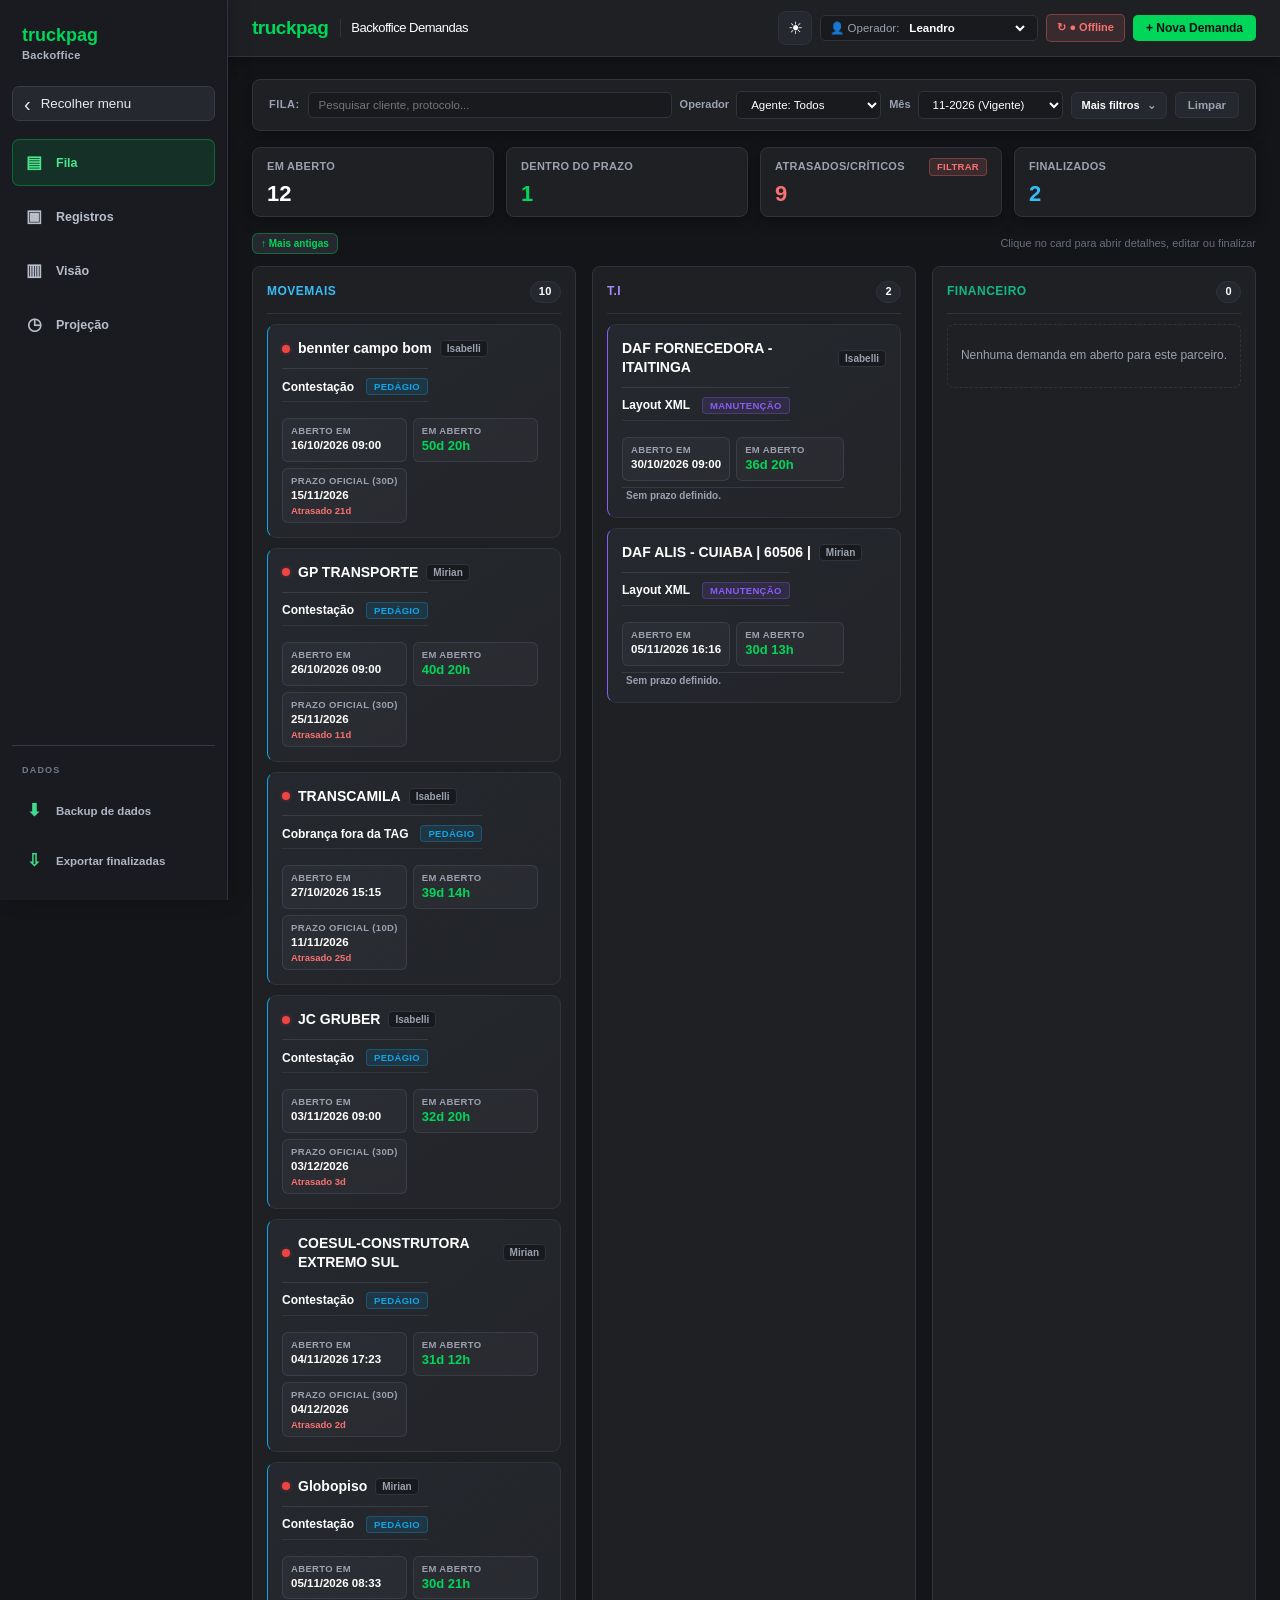
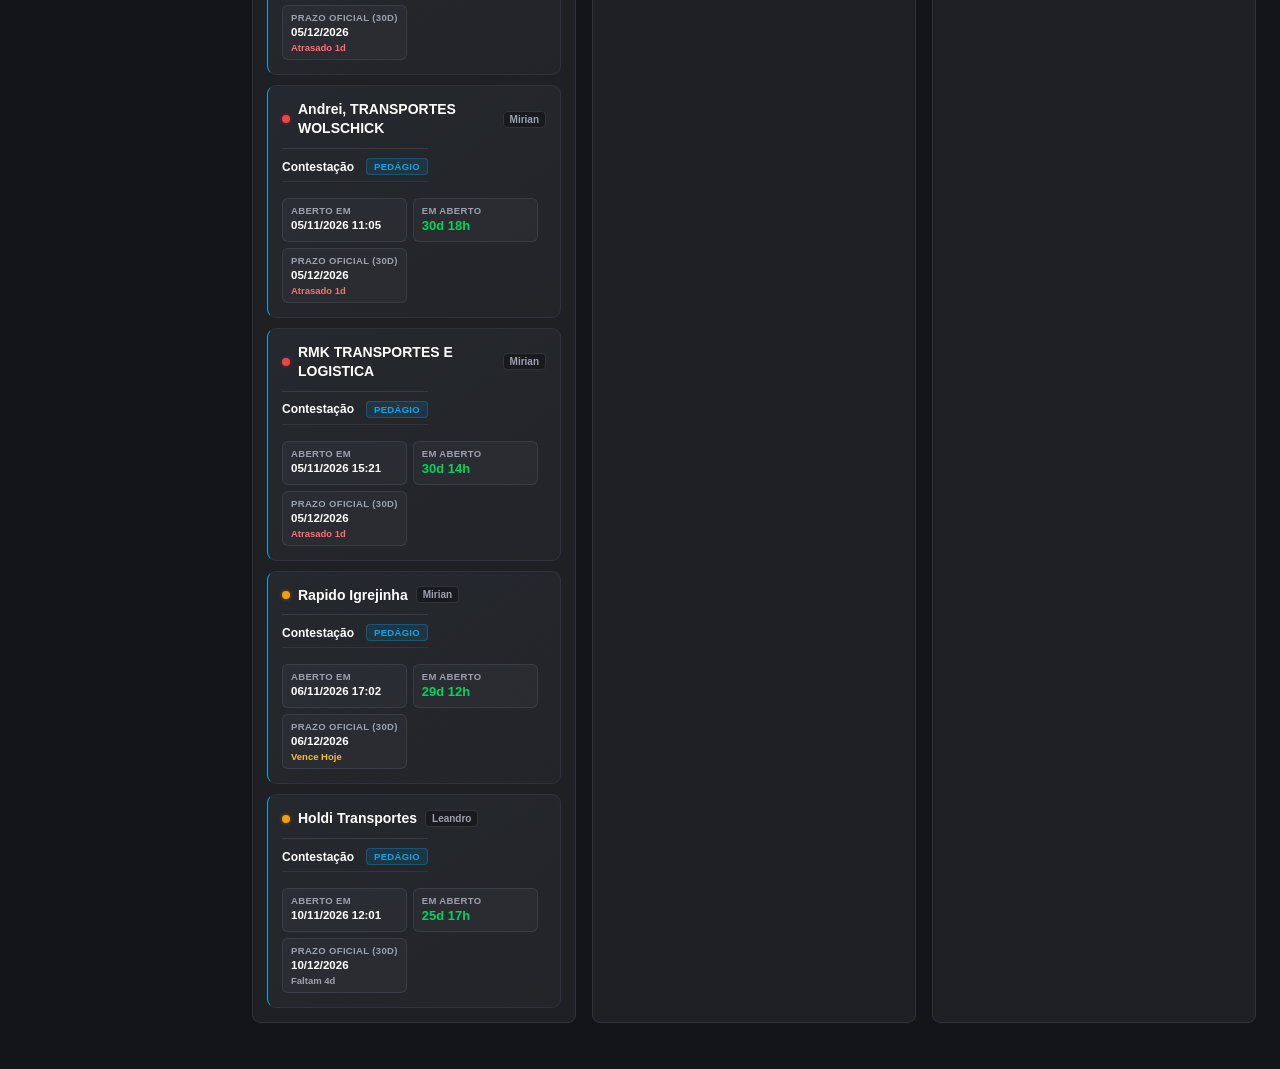
==== commit e627aeb4: "Add files via upload" ====
--- a/index.html
+++ b/index.html
@@ -7,7 +7,7 @@
   <meta http-equiv="Pragma" content="no-cache">
   <meta http-equiv="Expires" content="0">
   <title>TruckPag Backoffice • Central Operacional & B.I. de SLA</title>
-  <link rel="stylesheet" href="css/styles.css">
+  <link rel="stylesheet" href="css/styles.css?v=19">
 </head>
 <body>
 
@@ -66,25 +66,25 @@
             <span class="filter-label">Fila:</span>
             <input type="text" class="input-compact filter-search" id="searchInput" placeholder="Pesquisar cliente, protocolo..." onkeyup="renderAll()" />
             <label class="queue-operator-filter"><span>Operador</span><select class="input-compact" id="filterAgentSelect" onchange="renderAll()"><option value="">Todos</option></select></label>
+            <label class="queue-operator-filter"><span>Mês</span>
+              <select class="input-compact" id="filterMonthSelect" onchange="renderAll()">
+                <option value="12-2026">12-2026</option><option value="11-2026" selected>11-2026 (Vigente)</option><option value="10-2026">10-2026</option><option value="09-2026">09-2026</option><option value="08-2026">08-2026</option><option value="07-2026">07-2026</option><option value="">Todos</option>
+              </select>
+            </label>
             <button type="button" class="filter-more-toggle" id="advancedFiltersToggle" onclick="toggleAdvancedFilters()" aria-expanded="false">Mais filtros <span>⌄</span></button>
             <button type="button" class="btn-clear-filters" onclick="clearFilters()" title="Redefinir filtros para o padrão">Limpar</button>
           </div>
         </div>
         <div class="filter-advanced-row" id="advancedFiltersPanel" style="display:none;">
           <label class="filter-advanced-item"><span>Produto</span><select class="input-compact" id="filterProductSelect" onchange="renderAll()"><option value="">Todos os produtos</option><option value="PEDÁGIO">Pedágio</option><option value="ABASTECIMENTO">Abastecimento</option><option value="MANUTENÇÃO">Manutenção</option></select></label>
-          <label class="filter-advanced-item"><span>Mês</span>
-            <select class="input-compact" id="filterMonthSelect" onchange="renderAll()">
-              <option value="11-2026" selected>11-2026 (Vigente)</option><option value="10-2026">10-2026</option><option value="09-2026">09-2026</option><option value="08-2026">08-2026</option><option value="07-2026">07-2026</option><option value="">Todos</option>
-            </select>
-          </label>
           <label class="filter-advanced-item"><span>Solicitação</span>
             <select class="input-compact" id="filterServiceSelect" onchange="renderAll()">
-              <option value="">Todas</option><option value="Contestação">Contestação</option><option value="Integração API">Integração API</option><option value="Exceção VPO">Exceção VPO</option><option value="Chamado T.I">Chamado T.I</option><option value="Layout XML">Layout XML</option><option value="Isenção">Isenção</option><option value="Logistica">Logística</option><option value="Cancelamento">Cancelamento</option><option value="Cobrança fora da TAG">Cobrança fora da TAG</option><option value="Outros">Outros</option>
+              <option value="">Todas</option><option value="Contestação">Contestação</option><option value="Integração API">Integração API</option><option value="Exceção VPO">Exceção VPO</option><option value="Chamado T.I">Chamado T.I</option><option value="Layout XML">Layout XML</option><option value="Liberação de tela">Liberação de tela</option><option value="Rastreamento TAG">Rastreamento TAG</option><option value="E-mail em supressão">E-mail em supressão</option><option value="Alterar status da TAG">Alterar status da TAG</option><option value="Erro de integração">Erro de integração</option><option value="Isenção">Isenção</option><option value="Logistica">Logística</option><option value="Cancelamento">Cancelamento</option><option value="Cobrança fora da TAG">Cobrança fora da TAG</option><option value="Outros">Outros</option>
             </select>
           </label>
           <label class="filter-advanced-item"><span>Terceiro</span>
             <select class="input-compact" id="filterThirdSelect" onchange="renderAll()">
-              <option value="">Todos</option><option value="MoveMais">MoveMais</option><option value="T.I">T.I</option><option value="Financeiro">Financeiro</option><option value="Cadastro">Cadastro</option><option value="Outros">Outros</option>
+              <option value="">Todos</option><option value="MoveMais">MoveMais</option><option value="ConnectCar">ConnectCar</option><option value="T.I">T.I</option><option value="Financeiro">Financeiro</option><option value="Cadastro">Cadastro</option><option value="Control">Control</option><option value="Outros">Outros</option>
             </select>
           </label>
         </div>
@@ -118,7 +118,7 @@
           <span class="kpi-value" style="color:#38BDF8;" id="kpiFinalizedMonth">0</span>
         </div>
       </div>
-      <!-- DEMANDAS EM ABERTO: 3 COLUNAS -->
+      <!-- DEMANDAS EM ABERTO: COLUNAS POR PARCEIRO -->
       <section class="in-progress-section">
         <div class="section-title-bar">
           <h2>
@@ -129,29 +129,37 @@
           </span>
         </div>
 
-        <div class="product-columns-grid">
+        <div class="product-columns-grid" id="openColumnsGrid">
           <div class="product-column">
             <div class="product-column-head" style="color:#38BDF8;">
-              Pedágio
-              <span class="col-count-badge" id="countColPed">0</span>
-            </div>
-            <div class="column-cards-list" id="colCardsPed"></div>
+              MoveMais
+              <span class="col-count-badge" id="countColMoveMais">0</span>
+            </div>
+            <div class="column-cards-list" id="colCardsMoveMais"></div>
           </div>
 
           <div class="product-column">
-            <div class="product-column-head" style="color:#8B5CF6;">
-              Manutenção
-              <span class="col-count-badge" id="countColManut">0</span>
-            </div>
-            <div class="column-cards-list" id="colCardsManut"></div>
+            <div class="product-column-head" style="color:#A78BFA;">
+              T.I
+              <span class="col-count-badge" id="countColTI">0</span>
+            </div>
+            <div class="column-cards-list" id="colCardsTI"></div>
           </div>
 
           <div class="product-column">
             <div class="product-column-head" style="color:#10B981;">
-              Abastecimento
-              <span class="col-count-badge" id="countColAbast">0</span>
-            </div>
-            <div class="column-cards-list" id="colCardsAbast"></div>
+              Financeiro
+              <span class="col-count-badge" id="countColFinanceiro">0</span>
+            </div>
+            <div class="column-cards-list" id="colCardsFinanceiro"></div>
+          </div>
+
+          <div class="product-column" id="colWrapperOutros" style="display:none;">
+            <div class="product-column-head" style="color:#FBBF24;">
+              Outros
+              <span class="col-count-badge" id="countColOutros">0</span>
+            </div>
+            <div class="column-cards-list" id="colCardsOutros"></div>
           </div>
         </div>
       </section>
@@ -164,8 +172,8 @@
       <div class="records-filter-bar">
         <input class="input-compact" id="recordsSearch" type="search" placeholder="Buscar cliente, placa ou protocolo" oninput="renderAll()">
         <select class="input-compact" id="recordsProduct" onchange="renderAll()"><option value="">Todos os produtos</option><option value="PEDÁGIO">Pedágio</option><option value="ABASTECIMENTO">Abastecimento</option><option value="MANUTENÇÃO">Manutenção</option></select>
-        <select class="input-compact" id="recordsService" onchange="renderAll()"><option value="">Todas as solicitações</option><option>Cancelamento</option><option>Contestação</option><option>Isenção</option><option>Integração API</option><option>Exceção VPO</option><option>Cobrança fora da TAG</option><option>Layout XML</option><option>Logistica</option><option>Chamado T.I</option><option>Outros</option></select>
-        <select class="input-compact" id="recordsThird" onchange="renderAll()"><option value="">Todos os terceiros</option><option>MoveMais</option><option>Financeiro</option><option>T.I</option><option>Cadastro</option><option>Outros</option></select>
+        <select class="input-compact" id="recordsService" onchange="renderAll()"><option value="">Todas as solicitações</option><option>Cancelamento</option><option>Contestação</option><option>Isenção</option><option>Integração API</option><option>Exceção VPO</option><option>Cobrança fora da TAG</option><option>Layout XML</option><option>Liberação de tela</option><option>Rastreamento TAG</option><option>E-mail em supressão</option><option>Alterar status da TAG</option><option>Erro de integração</option><option>Logistica</option><option>Chamado T.I</option><option>Outros</option></select>
+        <select class="input-compact" id="recordsThird" onchange="renderAll()"><option value="">Todos os terceiros</option><option>MoveMais</option><option>ConnectCar</option><option>Financeiro</option><option>T.I</option><option>Cadastro</option><option>Control</option><option>Outros</option></select>
         <select class="input-compact" id="recordsAgent" onchange="renderAll()"><option value="">Todos os operadores</option></select>
         <input class="input-compact" id="recordsFrom" type="date" aria-label="Conclusão a partir de" onchange="renderAll()">
         <input class="input-compact" id="recordsTo" type="date" aria-label="Conclusão até" onchange="renderAll()">
@@ -177,15 +185,15 @@
           <h3>✓ Demandas concluídas</h3>
           <span style="font-size:11px; color:#A7F3D0; font-weight:700;" id="finalizedCountLabel">0 demandas finalizadas</span>
         </div>
-        <table class="dense-table">
+        <div class="table-scroll-wrap"><table class="dense-table">
           <thead>
             <tr>
               <th id="thMonthOrDate">Data de Registro</th>
               <th>Data de Conclusão</th>
               <th>Cliente / Transportadora</th>
-              <th>Produto</th>
               <th>Solicitação</th>
               <th>Terceiro Acionado</th>
+              <th class="th-product-muted">Produto</th>
               <th>SLA Final</th>
               <th>SLA médio da solicitação</th>
               <th>SLA oficial</th>
@@ -194,33 +202,34 @@
             </tr>
           </thead>
           <tbody id="recordsTableBody"></tbody>
-        </table>
-      </div>
-
-    </div>
-
-    <!-- VISÃO GERENCIAL -->
+        </table></div>
+      </div>
+
+    </div>
+
+    <!-- VISÃO GERENCIAL (REFORMULADA POR PARCEIRO) -->
     <div id="viewPaneReport" style="display:none;">
-      <div class="bi-page-heading"><div><span class="bi-eyebrow">INTELIGÊNCIA OPERACIONAL</span><h1>Visão</h1><p>Desempenho das demandas concluídas por produto, parceiro e solicitação.</p></div><div class="bi-period-chip" id="biPeriodCaption">Todo o histórico</div></div>
+      <div class="bi-page-heading"><div><span class="bi-eyebrow">INTELIGÊNCIA OPERACIONAL • POR PARCEIRO</span><h1>Visão</h1><p>Análise consolidada de volume concluído e SLA médio por parceiro externo e setor interno.</p></div><div class="bi-period-chip" id="biPeriodCaption">Todo o histórico</div></div>
       <div class="bi-filter-bar bi-filter-bar-premium">
         <label>Período de conclusão <div class="bi-date-filter"><input id="biDateFrom" type="date" onchange="applyBiFilters()" aria-label="Data inicial"><span>até</span><input id="biDateTo" type="date" onchange="applyBiFilters()" aria-label="Data final"></div></label>
+        <label>Parceiro <select id="biFilterThird" onchange="applyBiFilters()"><option value="">Todos os parceiros</option><option value="MoveMais">MoveMais (Externo)</option><option value="ConnectCar">ConnectCar (Externo)</option><option value="T.I">T.I (Interno)</option><option value="Financeiro">Financeiro (Interno)</option><option value="Cadastro">Cadastro (Interno)</option><option value="Control">Control (Interno)</option><option value="Outros">Outros (Interno)</option></select></label>
+        <label>Classificação <select id="biFilterPartnerType" onchange="applyBiFilters()"><option value="">Todos (Externo e Interno)</option><option value="Externo">Parceiros Externos</option><option value="Interno">Setores Internos</option></select></label>
         <label>Produto <select id="biFilterProduct" onchange="applyBiFilters()"><option value="">Todos os produtos</option><option value="PEDÁGIO">Pedágio</option><option value="ABASTECIMENTO">Abastecimento</option><option value="MANUTENÇÃO">Manutenção</option></select></label>
-        <label>Parceiro <select id="biFilterThird" onchange="applyBiFilters()"><option value="">Todos os parceiros</option><option value="MoveMais">MoveMais</option><option value="Financeiro">Financeiro</option><option value="T.I">T.I</option><option value="Cadastro">Cadastro</option><option value="Outros">Outros</option></select></label>
         <button type="button" class="bi-clear-btn" onclick="clearBiFilters()">Limpar filtros</button>
       </div>
       <section class="bi-section bi-section-macro">
-        <div class="bi-section-heading"><div><span class="bi-step">01</span><div><h2>Resultado por produto</h2><p>Visão executiva do volume concluído e do SLA médio.</p></div></div><span class="bi-section-note">MACRO</span></div>
-        <div class="bi-product-grid" id="biProductCards"></div>
+        <div class="bi-section-heading"><div><span class="bi-step">01</span><div><h2>Resultado por parceiro</h2><p>Indicadores executivos separados entre parceiros externos e setores internos. Clique em um parceiro para filtrar.</p></div></div><span class="bi-section-note">MACRO POR PARCEIRO</span></div>
+        <div id="biProductCards"></div>
       </section>
       <section class="bi-section">
-        <div class="bi-section-heading"><div><span class="bi-step bi-step-blue">02</span><div><h2>Desempenho por parceiro</h2><p>Volume concluído e SLA médio por área responsável.</p></div></div><span class="bi-section-note">GESTÃO DE TERCEIROS</span></div>
-        
-        <div class="bi-compact-table-wrap"><table class="bi-data-table"><thead><tr><th>Parceiro</th><th>Volume concluído</th><th>SLA médio</th></tr></thead><tbody id="biPartnerBody"></tbody></table></div>
+        <div class="bi-section-heading"><div><span class="bi-step bi-step-blue">02</span><div><h2>Comparativo de desempenho por parceiro</h2><p>Volume concluído, participação na operação, SLA médio e distribuição por produto.</p></div></div><span class="bi-section-note">RANKING DE PARCEIROS</span></div>
+        <div id="biPartnerVolumeChart" class="bi-horizontal-chart" style="margin-bottom:16px;"></div>
+        <div class="bi-compact-table-wrap"><table class="bi-data-table"><thead><tr><th>Parceiro</th><th>Classificação</th><th>Volume concluído</th><th>SLA médio</th><th>Composição por produto</th></tr></thead><tbody id="biPartnerBody"></tbody></table></div>
       </section>
       <section class="bi-section">
-        <div class="bi-section-heading"><div><span class="bi-step bi-step-purple">03</span><div><h2>Detalhamento por solicitação</h2><p>Volume, tempo médio realizado e prazo oficial quando definido.</p></div></div><span class="bi-section-note">VISÃO ANALÍTICA</span></div>
+        <div class="bi-section-heading"><div><span class="bi-step bi-step-purple">03</span><div><h2>Solicitações por parceiro</h2><p>Detalhamento das solicitações atendidas por cada parceiro e seus respectivos tempos médios.</p></div></div><span class="bi-section-note">VISÃO ANALÍTICA</span></div>
         <div class="bi-micro-toolbar"><span id="biSolicitationCount">—</span><span>O SLA oficial é exibido somente nas solicitações com prazo formal.</span></div>
-        <div class="bi-compact-table-wrap"><table class="bi-data-table"><thead><tr><th>Solicitação</th><th>Produto</th><th>Parceiro</th><th>Volume concluído</th><th class="th-sla-medio">SLA médio</th><th class="th-sla-oficial">SLA oficial</th></tr></thead><tbody id="biSolicitationBody"></tbody></table></div>
+        <div class="bi-compact-table-wrap"><table class="bi-data-table"><thead><tr><th>Parceiro</th><th>Solicitação</th><th class="th-product-muted">Produto</th><th>Volume concluído</th><th class="th-sla-medio">SLA médio</th><th class="th-sla-oficial">SLA oficial</th></tr></thead><tbody id="biSolicitationBody"></tbody></table></div>
       </section>
       <div class="bi-footnote">SLA médio calculado a partir das demandas concluídas com duração registrada. O SLA oficial é o prazo formal do parceiro; não representa o SLA do operador da ferramenta.</div>
     </div>
@@ -277,6 +286,15 @@
             onclick="completeSelectedTicket()"
           >
             ✓ Finalizar Demanda
+          </button>
+          <button 
+            class="btn-action btn-reopen-ticket" 
+            id="btnReopenTicket"
+            style="display:none; flex:1; justify-content:center; padding:10px; font-size:12px;"
+            onclick="reopenSelectedTicket()"
+            title="Reverter demanda finalizada para Em Aberto mantendo o SLA desde a abertura"
+          >
+            ↺ Reverter para Em Aberto
           </button>
           <button 
             class="btn-action" 
@@ -344,6 +362,7 @@
                 <option value="Financeiro">Financeiro</option>
                 <option value="T.I">T.I</option>
                 <option value="Cadastro">Cadastro</option>
+                <option value="Control">Control</option>
                 <option value="Outros">Outros</option>
               </select>
             </div>
@@ -351,6 +370,15 @@
               <label class="edit-label" id="editDrawerReturnLabel">Data Prevista Retorno (DD/MM/AAAA)</label>
               <input class="edit-input" type="text" id="editDrawerReturnDate" placeholder="DD/MM/AAAA" />
             </div>
+          </div>
+
+          <div id="editDrawerManutTipoGroup" style="display:none;">
+            <label class="edit-label" style="color:var(--tp-green);">Tipo de Cadastro (Manutenção) *</label>
+            <select class="edit-select" id="editDrawerManutTipo" onchange="onEditDrawerManutTipoChange()">
+              <option value="">Selecione Cliente ou Estabelecimento...</option>
+              <option value="Estabelecimento">Estabelecimento</option>
+              <option value="Cliente">Cliente</option>
+            </select>
           </div>
 
           <div id="editDrawerDafGroup" style="display:none;" class="edit-grid-2">
@@ -403,9 +431,16 @@
             <div class="detail-cell-label">Terceiro / Setor Acionado</div>
             <div class="detail-cell-val" style="color:#38BDF8;" id="drawerThirdVal">-</div>
           </div>
-          <div class="detail-cell full" id="drawerHistoricalSla" style="display:none;">
-            <div class="detail-cell-label">Indicador de SLA da Solicitação</div>
-            <div class="detail-cell-val" id="drawerHistoricalSlaValue">-</div>
+          <div class="detail-cell full sla-indicator-box" id="drawerHistoricalSla" style="display:none;">
+            <div class="sla-indicator-head">
+              <span class="detail-cell-label">Indicador de SLA da Solicitação</span>
+              <span class="sla-ref-badge" id="drawerSlaRefBadge">Referência histórica</span>
+            </div>
+            <div class="sla-indicator-metrics" id="drawerHistoricalSlaValue"></div>
+          </div>
+          <div class="detail-cell full" id="drawerManutTipoCell" style="display:none;">
+            <div class="detail-cell-label">Tipo de Cadastro (Manutenção)</div>
+            <div class="detail-cell-val" id="drawerManutTipoVal">-</div>
           </div>
           <div class="detail-cell full" id="drawerDafCell" style="display:none;">
             <div class="detail-cell-label">Concessionária DAF & Município</div>
@@ -472,9 +507,18 @@
       </div>
 
       <form class="modal-form" id="newDemandForm" onsubmit="handleSaveDemandForm(event)">
+        <div class="form-col-full" id="modalManutTipoGroup" style="display:none; background:rgba(139, 92, 246, 0.10); padding:10px; border-radius:6px; border:1px solid rgba(139, 92, 246, 0.30);">
+          <label class="field-label" style="color:#C4B5FD;">Tipo de Cadastro (Manutenção) *</label>
+          <select class="field-select" id="modalManutTipoSelect" name="manutencaoTipo" onchange="onModalManutTipoChange()">
+            <option value="">Selecione Cliente ou Estabelecimento...</option>
+            <option value="Estabelecimento">Estabelecimento</option>
+            <option value="Cliente">Cliente</option>
+          </select>
+        </div>
+
         <div class="form-col-full">
-          <label class="field-label">Cliente / Transportadora *</label>
-          <input class="field-input" type="text" name="client" required placeholder="Razão social ou nome do cliente" />
+          <label class="field-label" id="modalClientLabel">Cliente / Transportadora *</label>
+          <input class="field-input" type="text" name="client" id="modalClientInput" required placeholder="Razão social ou nome do cliente" />
         </div>
 
         <div>
@@ -511,6 +555,7 @@
             <option value="Financeiro">Financeiro</option>
             <option value="T.I">T.I</option>
             <option value="Cadastro">Cadastro</option>
+            <option value="Control">Control</option>
             <option value="Outros">Outros</option>
           </select>
         </div>
@@ -572,9 +617,9 @@
   <!-- CONTAINER DE TOAST (NOTIFICAÇÕES) -->
   <div class="toast-container" id="toastContainer"></div>
 
-  <script defer src="js/config.js"></script>
-  <script defer src="js/core.js"></script>
-  <script defer src="js/ui.js"></script>
-  <script defer src="js/bootstrap.js"></script>
+  <script defer src="js/config.js?v=19"></script>
+  <script defer src="js/core.js?v=19"></script>
+  <script defer src="js/ui.js?v=19"></script>
+  <script defer src="js/bootstrap.js?v=19"></script>
 </body>
 </html>
--- a/css/styles.css
+++ b/css/styles.css
@@ -633,3 +633,313 @@
   color: #FFFFFF;
   border-color: #DC2626;
 }
+
+/* Botão Editar na tabela de Registros */
+.btn-row-edit { background: rgba(56, 189, 248, 0.14); color: #38BDF8; border: 1px solid rgba(56, 189, 248, 0.32); padding: 4px 10px; font-size: 10.5px; font-weight: 700; border-radius: 4px; cursor: pointer; margin-right: 6px; }
+.btn-row-edit:hover { background: rgba(56, 189, 248, 0.25); }
+body.theme-light .btn-row-edit { background: rgba(2, 132, 199, 0.1); color: #0284C7; border-color: rgba(2, 132, 199, 0.3); }
+
+/* Scroll horizontal seguro na tabela de Registros para não cortar coluna Ações */
+.table-scroll-wrap { width: 100%; overflow-x: auto; }
+.table-scroll-wrap table.dense-table { min-width: 1060px; }
+
+/* Destaque do botão Editar Demanda no Drawer quando card estiver finalizado */
+.btn-edit-highlight {
+  background: rgba(56, 189, 248, 0.14) !important;
+  color: #38BDF8 !important;
+  border-color: rgba(56, 189, 248, 0.35) !important;
+}
+.btn-edit-highlight:hover {
+  background: rgba(56, 189, 248, 0.24) !important;
+}
+body.theme-light .btn-edit-highlight {
+  background: rgba(2, 132, 199, 0.1) !important;
+  color: #0284C7 !important;
+  border-color: rgba(2, 132, 199, 0.35) !important;
+}
+
+/* ==========================================================================
+   V16: UX/DESIGN INDICADOR DE SLA NO DRAWER & RESULTADO POR PARCEIRO (VISÃO)
+   ========================================================================== */
+.sla-indicator-box {
+  background: linear-gradient(145deg, rgba(56, 189, 248, 0.08), rgba(15, 23, 42, 0.25)) !important;
+  border: 1px solid rgba(56, 189, 248, 0.28) !important;
+  border-left: 3px solid #38BDF8 !important;
+  padding: 11px 13px !important;
+}
+.sla-indicator-head {
+  display: flex;
+  align-items: center;
+  justify-content: space-between;
+  gap: 8px;
+  margin-bottom: 8px;
+}
+.sla-ref-badge {
+  font-size: 9.5px;
+  font-weight: 800;
+  text-transform: uppercase;
+  letter-spacing: 0.35px;
+  padding: 2px 8px;
+  border-radius: 999px;
+  background: rgba(56, 189, 248, 0.14);
+  color: #7DD3FC;
+  border: 1px solid rgba(56, 189, 248, 0.3);
+}
+.sla-ref-badge.has-official {
+  background: rgba(0, 214, 89, 0.14);
+  color: #4ADE80;
+  border-color: rgba(0, 214, 89, 0.32);
+}
+.sla-indicator-metrics {
+  display: grid;
+  grid-template-columns: repeat(auto-fit, minmax(175px, 1fr));
+  gap: 8px;
+}
+.sla-metric-pill {
+  display: flex;
+  flex-direction: column;
+  gap: 2px;
+  padding: 8px 10px;
+  border-radius: 6px;
+  background: var(--bg-input);
+  border: 1px solid var(--border-subtle);
+}
+.sla-metric-pill.historical .sla-pill-num {
+  color: #38BDF8;
+}
+.sla-metric-pill.official .sla-pill-num {
+  color: var(--tp-green);
+}
+.sla-pill-kicker {
+  font-size: 9.5px;
+  font-weight: 700;
+  color: var(--text-muted);
+}
+.sla-pill-num {
+  font-size: 16px;
+  font-weight: 900;
+  font-family: monospace;
+  line-height: 1.2;
+}
+.sla-pill-note {
+  font-size: 9.5px;
+  color: var(--text-subtle);
+}
+
+/* Light theme support for SLA Indicator */
+body.theme-light .sla-indicator-box {
+  background: linear-gradient(145deg, #F0F9FF, #F8FAFC) !important;
+  border-color: #BAE6FD !important;
+  border-left-color: #0284C7 !important;
+}
+body.theme-light .sla-ref-badge {
+  background: #E0F2FE;
+  color: #0369A1;
+  border-color: #BAE6FD;
+}
+body.theme-light .sla-ref-badge.has-official {
+  background: #DCFCE7;
+  color: #15803D;
+  border-color: #BBF7D0;
+}
+body.theme-light .sla-metric-pill {
+  background: #FFFFFF;
+  border-color: #E2E8F0;
+}
+body.theme-light .sla-metric-pill.historical .sla-pill-num {
+  color: #0284C7;
+}
+body.theme-light .sla-metric-pill.official .sla-pill-num {
+  color: #059669;
+}
+
+/* Visão: Resultado por parceiro (Externo & Interno) */
+.bi-partner-macro-grid {
+  display: grid;
+  grid-template-columns: repeat(2, minmax(0, 1fr));
+  gap: 12px;
+  margin-bottom: 12px;
+}
+.bi-partner-subgrid {
+  display: grid;
+  grid-template-columns: repeat(auto-fill, minmax(210px, 1fr));
+  gap: 10px;
+}
+@media (max-width: 900px) {
+  .bi-partner-macro-grid { grid-template-columns: 1fr; }
+}
+.bi-type-badge {
+  display: inline-block;
+  font-size: 9px;
+  font-weight: 900;
+  text-transform: uppercase;
+  letter-spacing: 0.45px;
+  padding: 2px 7px;
+  border-radius: 4px;
+}
+.bi-type-badge.ext {
+  background: rgba(56, 189, 248, 0.14);
+  color: #38BDF8;
+  border: 1px solid rgba(56, 189, 248, 0.35);
+}
+.bi-type-badge.int {
+  background: rgba(167, 139, 250, 0.14);
+  color: #C4B5FD;
+  border: 1px solid rgba(167, 139, 250, 0.35);
+}
+body.theme-light .bi-type-badge.ext {
+  background: #E0F2FE;
+  color: #0369A1;
+  border-color: #BAE6FD;
+}
+body.theme-light .bi-type-badge.int {
+  background: #F3E8FF;
+  color: #6D28D9;
+  border-color: #DDD6FE;
+}
+
+/* ==========================================================================
+   V17: REVERTER DEMANDA FINALIZADA & HIERARQUIA DE SLA (SOLICITAÇÃO > TERCEIRO > PRODUTO APAGADO)
+   ========================================================================== */
+.btn-reopen-ticket {
+  background: rgba(245, 158, 11, 0.14) !important;
+  color: #FBBF24 !important;
+  border-color: rgba(245, 158, 11, 0.35) !important;
+  font-weight: 800;
+}
+.btn-reopen-ticket:hover {
+  background: rgba(245, 158, 11, 0.24) !important;
+}
+.btn-row-reopen {
+  background: rgba(245, 158, 11, 0.14);
+  color: #FBBF24;
+  border: 1px solid rgba(245, 158, 11, 0.32);
+  padding: 4px 9px;
+  font-size: 10.5px;
+  font-weight: 700;
+  border-radius: 4px;
+  cursor: pointer;
+  margin-right: 6px;
+}
+.btn-row-reopen:hover {
+  background: rgba(245, 158, 11, 0.25);
+}
+body.theme-light .btn-reopen-ticket,
+body.theme-light .btn-row-reopen {
+  background: rgba(217, 119, 6, 0.1) !important;
+  color: #B45309 !important;
+  border-color: rgba(217, 119, 6, 0.32) !important;
+}
+
+/* Produto como 3ª importância (apagado/discreto) nos contextos de SLA */
+.th-product-muted {
+  color: var(--text-subtle) !important;
+  opacity: 0.72;
+  font-weight: 700 !important;
+}
+.sla-product-muted {
+  display: inline-block;
+  font-size: 9.5px;
+  font-weight: 700;
+  letter-spacing: 0.35px;
+  text-transform: uppercase;
+  color: var(--text-subtle);
+  opacity: 0.65;
+  background: rgba(148, 163, 184, 0.08);
+  border: 1px solid rgba(148, 163, 184, 0.16);
+  padding: 2px 6px;
+  border-radius: 4px;
+}
+body.theme-light .sla-product-muted {
+  color: #64748B;
+  opacity: 0.72;
+  background: #F1F5F9;
+  border-color: #E2E8F0;
+}
+
+/* Hierarquia no card da fila: Solicitação (1º) > Terceiro (2º) > Produto apagado (3º) */
+.card-service-primary {
+  font-size: 12px;
+  font-weight: 800;
+  color: var(--text-main);
+}
+.card-service-meta {
+  display: inline-flex;
+  align-items: center;
+  gap: 5px;
+  flex-wrap: wrap;
+}
+.card-third-badge {
+  font-size: 10px;
+  font-weight: 800;
+  color: #7DD3FC;
+  background: rgba(56, 189, 248, 0.12);
+  border: 1px solid rgba(56, 189, 248, 0.28);
+  padding: 1px 6px;
+  border-radius: 4px;
+}
+body.theme-light .card-third-badge {
+  color: #0369A1;
+  background: #E0F2FE;
+  border-color: #BAE6FD;
+}
+.card-product-muted {
+  font-size: 9px;
+  font-weight: 700;
+  color: var(--text-subtle);
+  opacity: 0.58;
+  text-transform: uppercase;
+  letter-spacing: 0.3px;
+}
+
+/* Drawer SLA Indicator strip */
+.sla-context-strip {
+  display: flex;
+  align-items: center;
+  flex-wrap: wrap;
+  gap: 6px;
+  margin-bottom: 8px;
+  padding-bottom: 7px;
+  border-bottom: 1px dashed var(--border-subtle);
+  font-size: 12px;
+  color: var(--text-main);
+}
+.sla-pills-grid {
+  display: grid;
+  grid-template-columns: repeat(auto-fit, minmax(175px, 1fr));
+  gap: 8px;
+}
+.sla-indicator-metrics {
+  display: block;
+}
+
+/* ==========================================================================
+   V18: COLUNAS POR PARCEIRO (MOVEMAIS, T.I, FINANCEIRO, OUTROS) & VISÃO REFORMULADA
+   ========================================================================== */
+.product-columns-grid.has-four-cols {
+  grid-template-columns: repeat(4, minmax(0, 1fr));
+}
+@media (max-width: 1280px) {
+  .product-columns-grid.has-four-cols {
+    grid-template-columns: repeat(2, minmax(0, 1fr));
+  }
+}
+@media (max-width: 760px) {
+  .product-columns-grid.has-four-cols {
+    grid-template-columns: 1fr;
+  }
+}
+
+.card-prod-pill {
+  font-size: 9.5px !important;
+  font-weight: 800 !important;
+  padding: 2px 7px !important;
+  border-radius: 4px !important;
+  letter-spacing: 0.3px;
+  text-transform: uppercase;
+}
+
+.bi-card-selected {
+  border-color: var(--tp-green) !important;
+  box-shadow: 0 0 0 1px var(--tp-green), 0 8px 20px rgba(0, 214, 89, 0.16) !important;
+}
